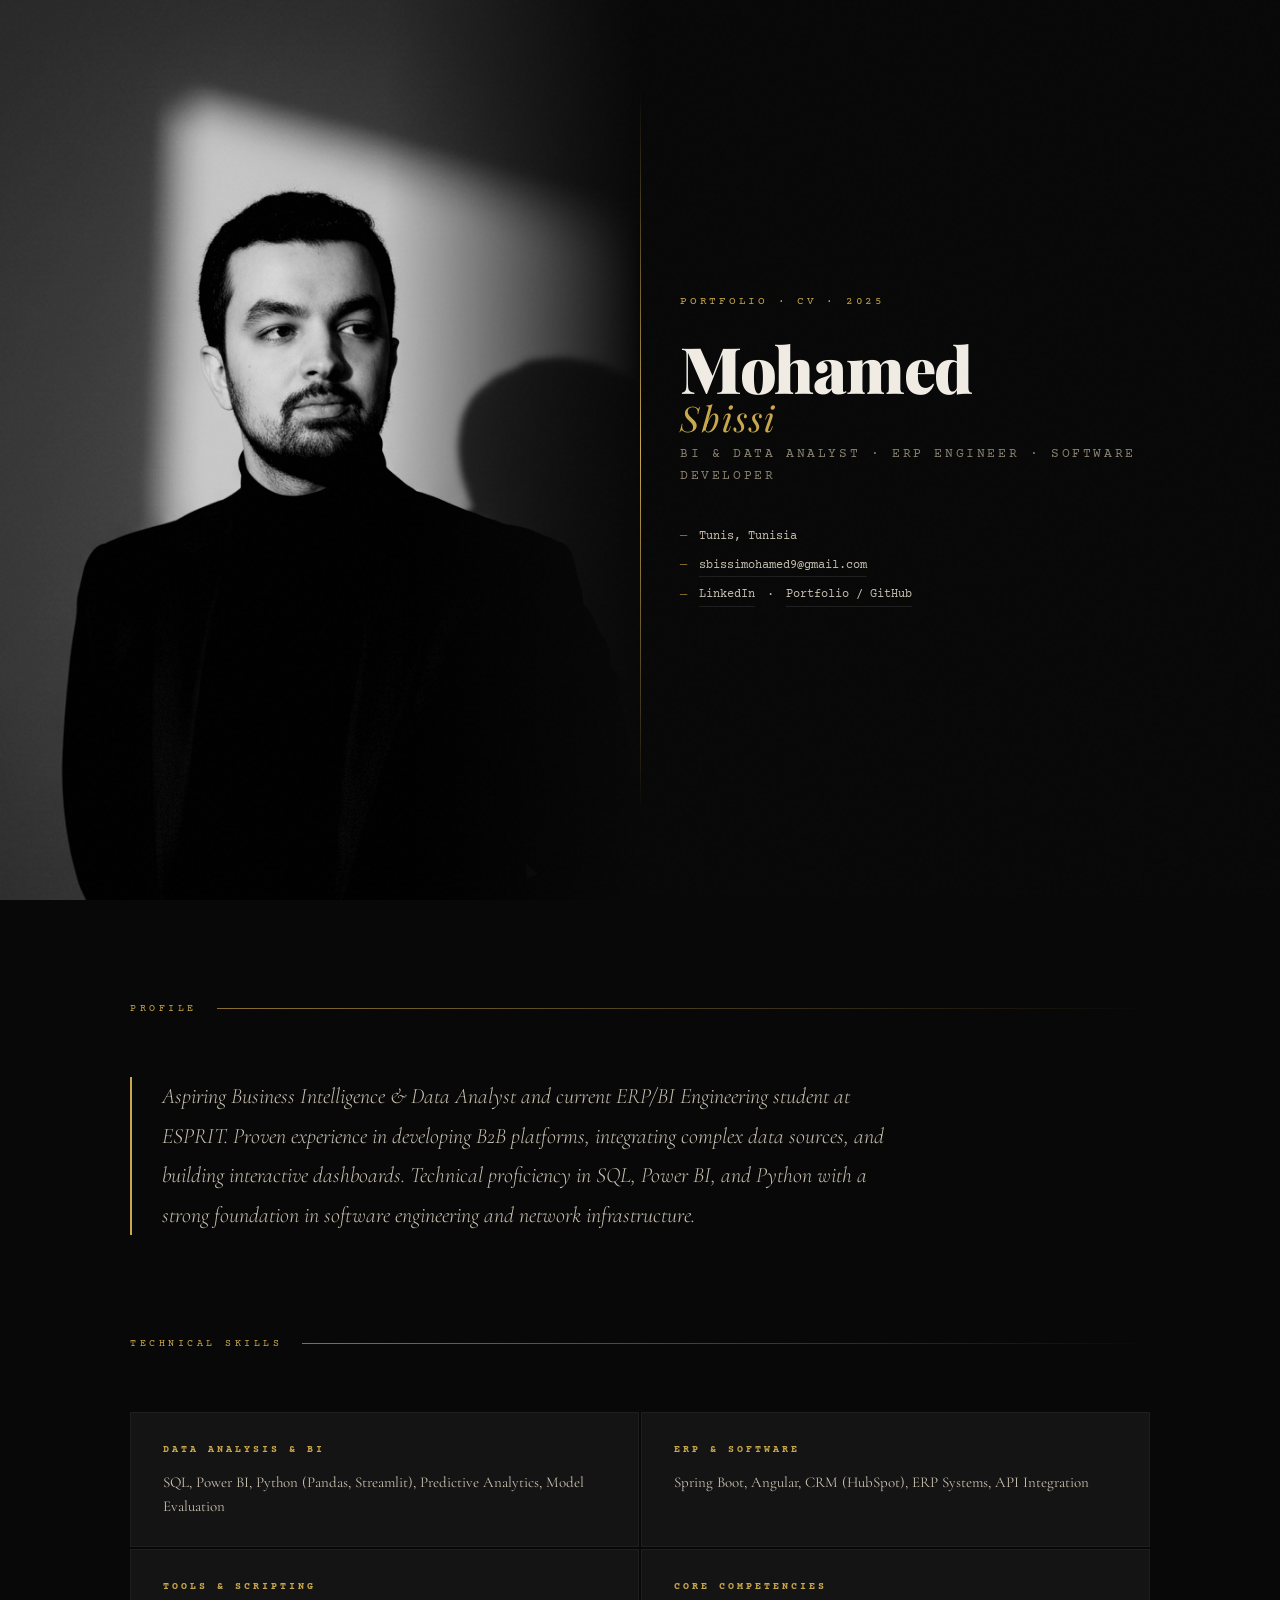
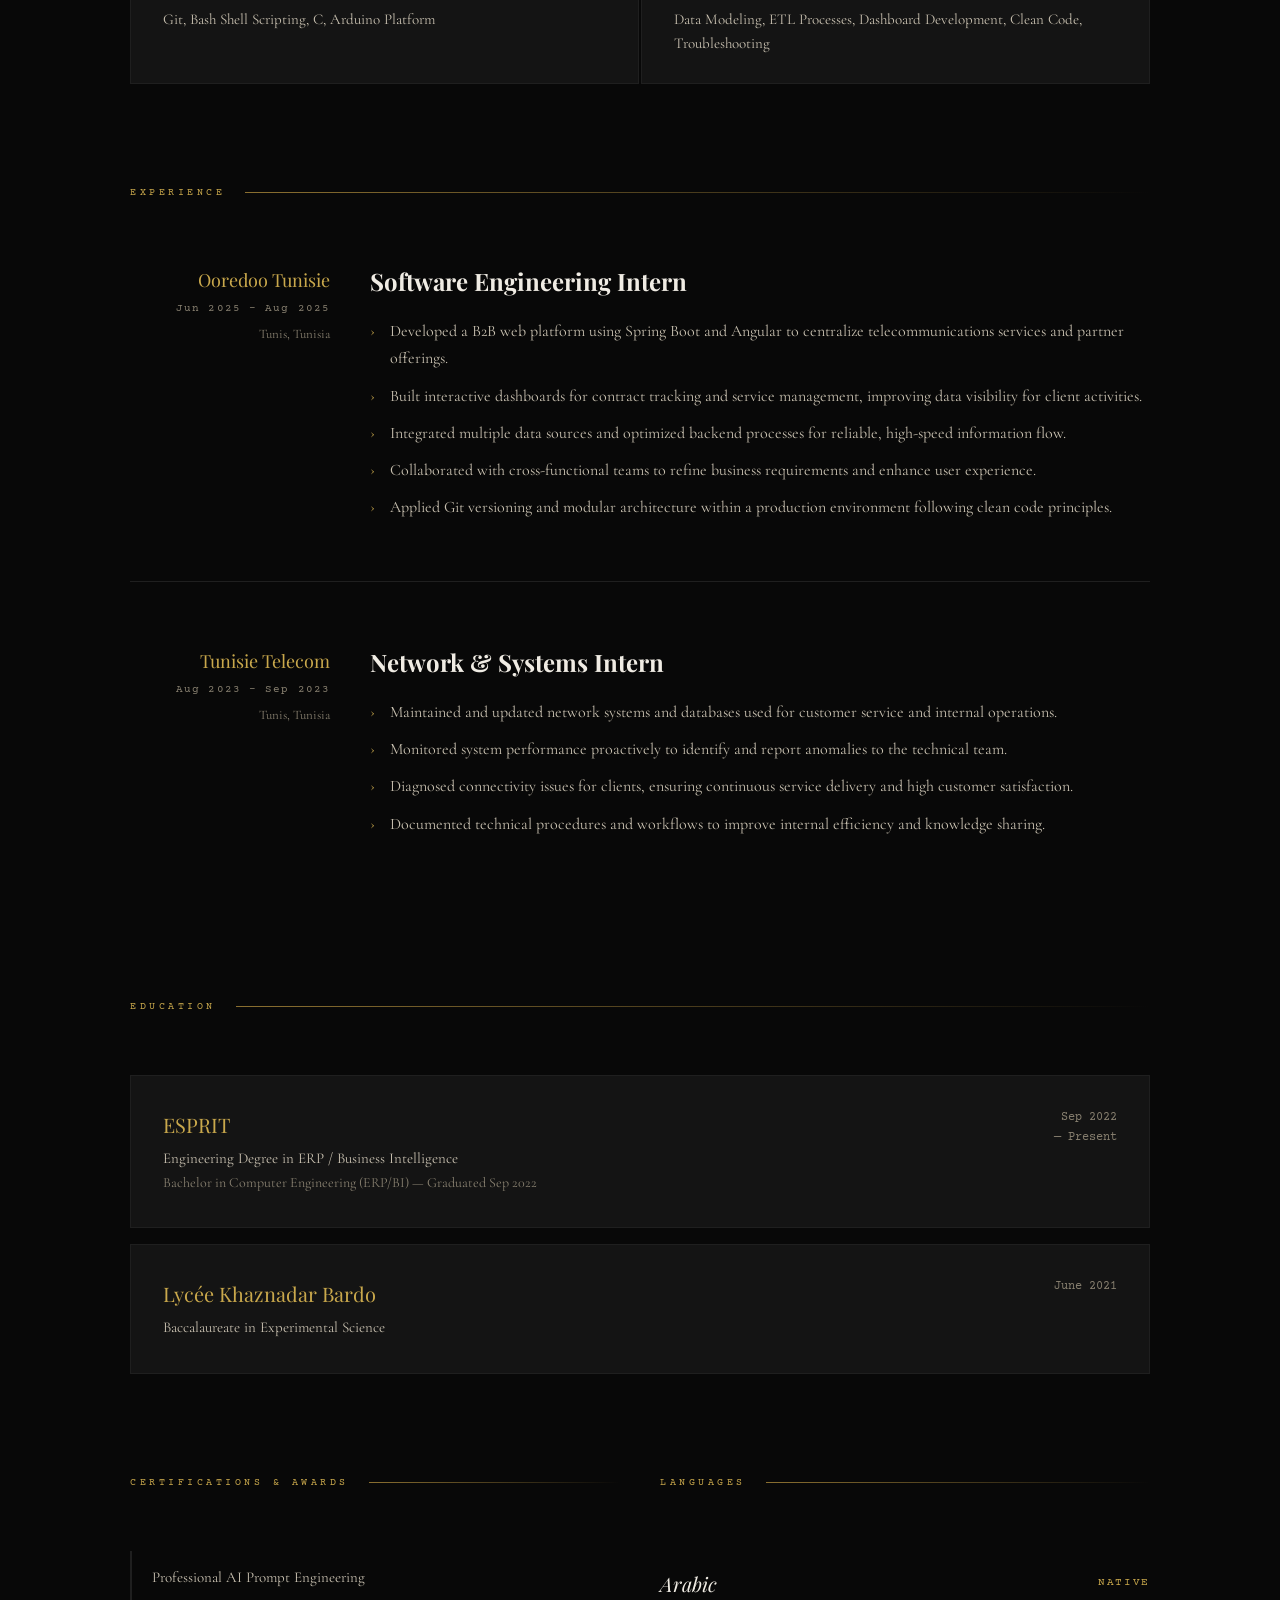
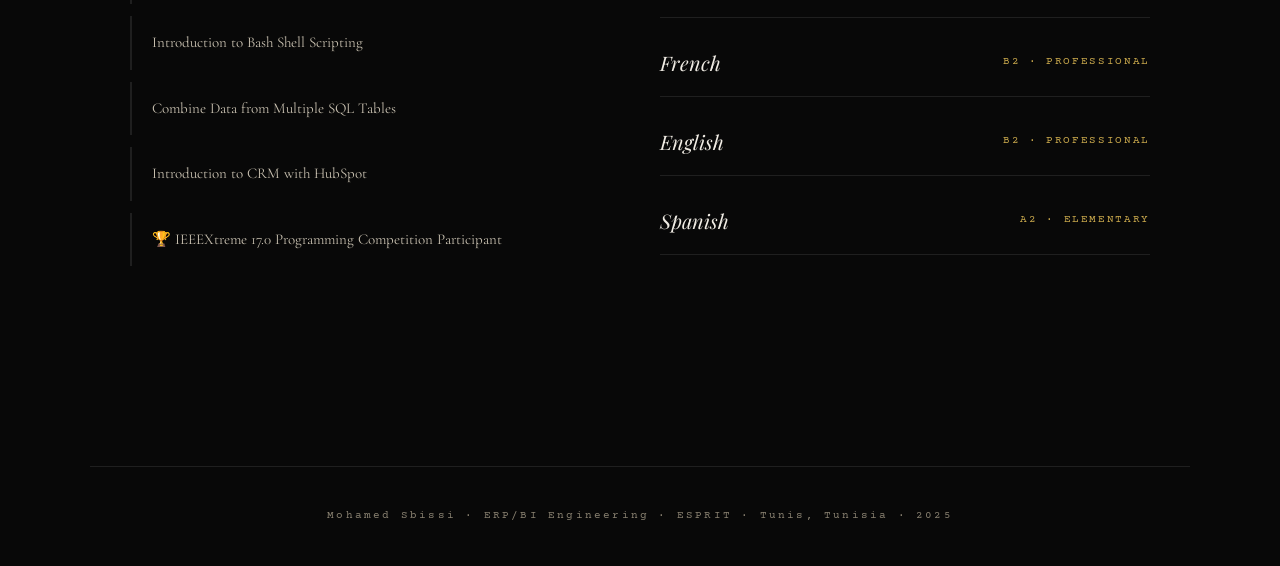
==== index.html @ 7f88f00b "o" ====
<!DOCTYPE html>
<html lang="en">
<head>
<meta charset="UTF-8">
<meta name="viewport" content="width=device-width, initial-scale=1.0">
<title>Mohamed Sbissi — CV</title>
<link href="https://fonts.googleapis.com/css2?family=Playfair+Display:ital,wght@0,400;0,700;0,900;1,400&family=Cormorant+Garamond:ital,wght@0,300;0,400;0,600;1,300&family=Courier+Prime:wght@400;700&display=swap" rel="stylesheet">
<style>
  :root {
    --black: #080808;
    --deep: #0e0e0e;
    --card: #141414;
    --border: #1f1f1f;
    --gold: #c9a84c;
    --gold-dim: #8a6f30;
    --white: #f0ece4;
    --grey: #888070;
    --light: #c8c0b0;
  }

  * { margin: 0; padding: 0; box-sizing: border-box; }

  body {
    background: var(--black);
    color: var(--white);
    font-family: 'Cormorant Garamond', serif;
    font-size: 17px;
    line-height: 1.7;
    min-height: 100vh;
    overflow-x: hidden;
  }

  /* Grain overlay */
  body::before {
    content: '';
    position: fixed;
    inset: 0;
    background-image: url("data:image/svg+xml,%3Csvg viewBox='0 0 256 256' xmlns='http://www.w3.org/2000/svg'%3E%3Cfilter id='noise'%3E%3CfeTurbulence type='fractalNoise' baseFrequency='0.9' numOctaves='4' stitchTiles='stitch'/%3E%3C/filter%3E%3Crect width='100%25' height='100%25' filter='url(%23noise)' opacity='0.04'/%3E%3C/svg%3E");
    opacity: 0.35;
    pointer-events: none;
    z-index: 9999;
  }

  /* HERO */
  .hero {
    display: grid;
    grid-template-columns: 1fr 1fr;
    min-height: 100vh;
    position: relative;
  }

  .hero-photo {
    position: relative;
    overflow: hidden;
  }

  .hero-photo img {
    width: 100%;
    height: 100%;
    object-fit: cover;
    object-position: top center;
    filter: contrast(1.1) brightness(0.85);
    display: block;
  }

  .hero-photo::after {
    content: '';
    position: absolute;
    inset: 0;
    background: linear-gradient(to right, transparent 60%, var(--black) 100%);
  }

  .hero-content {
    display: flex;
    flex-direction: column;
    justify-content: center;
    padding: 80px 60px 80px 40px;
    position: relative;
  }

  .hero-content::before {
    content: '';
    position: absolute;
    left: 0;
    top: 10%;
    height: 80%;
    width: 1px;
    background: linear-gradient(to bottom, transparent, var(--gold), transparent);
  }

  .tag {
    font-family: 'Courier Prime', monospace;
    font-size: 11px;
    letter-spacing: 0.25em;
    color: var(--gold);
    text-transform: uppercase;
    margin-bottom: 24px;
    opacity: 0;
    animation: fadeUp 1s 0.3s forwards;
  }

  h1 {
    font-family: 'Playfair Display', serif;
    font-size: clamp(3rem, 5vw, 5.5rem);
    font-weight: 900;
    line-height: 1;
    letter-spacing: -0.02em;
    margin-bottom: 8px;
    opacity: 0;
    animation: fadeUp 1s 0.5s forwards;
  }

  h1 em {
    display: block;
    font-style: italic;
    font-weight: 400;
    color: var(--gold);
    font-size: 0.55em;
    letter-spacing: 0.05em;
  }

  .title-role {
    font-family: 'Courier Prime', monospace;
    font-size: 13px;
    color: var(--grey);
    letter-spacing: 0.2em;
    text-transform: uppercase;
    margin-bottom: 40px;
    opacity: 0;
    animation: fadeUp 1s 0.7s forwards;
  }

  .contact-list {
    list-style: none;
    display: flex;
    flex-direction: column;
    gap: 8px;
    opacity: 0;
    animation: fadeUp 1s 0.9s forwards;
  }

  .contact-list li {
    font-family: 'Courier Prime', monospace;
    font-size: 12px;
    color: var(--light);
    display: flex;
    align-items: center;
    gap: 12px;
  }

  .contact-list li::before {
    content: '—';
    color: var(--gold-dim);
  }

  .contact-list a {
    color: var(--light);
    text-decoration: none;
    border-bottom: 1px solid var(--border);
    transition: color 0.3s, border-color 0.3s;
  }

  .contact-list a:hover {
    color: var(--gold);
    border-color: var(--gold-dim);
  }

  /* MAIN CONTENT */
  .content {
    max-width: 1100px;
    margin: 0 auto;
    padding: 100px 40px;
  }

  .divider {
    display: flex;
    align-items: center;
    gap: 20px;
    margin-bottom: 60px;
  }

  .divider-label {
    font-family: 'Courier Prime', monospace;
    font-size: 10px;
    letter-spacing: 0.35em;
    color: var(--gold);
    text-transform: uppercase;
    white-space: nowrap;
  }

  .divider-line {
    flex: 1;
    height: 1px;
    background: linear-gradient(to right, var(--gold-dim), transparent);
  }

  /* SUMMARY */
  .summary {
    margin-bottom: 100px;
  }

  .summary p {
    font-size: 22px;
    font-weight: 300;
    font-style: italic;
    color: var(--light);
    max-width: 760px;
    line-height: 1.8;
    border-left: 2px solid var(--gold);
    padding-left: 30px;
  }

  /* SKILLS */
  .skills {
    margin-bottom: 100px;
  }

  .skills-grid {
    display: grid;
    grid-template-columns: repeat(2, 1fr);
    gap: 2px;
  }

  .skill-card {
    background: var(--card);
    border: 1px solid var(--border);
    padding: 28px 32px;
    transition: border-color 0.3s, background 0.3s;
    position: relative;
    overflow: hidden;
  }

  .skill-card::before {
    content: '';
    position: absolute;
    top: 0; left: 0;
    width: 3px; height: 100%;
    background: var(--gold);
    transform: scaleY(0);
    transition: transform 0.3s;
    transform-origin: bottom;
  }

  .skill-card:hover::before { transform: scaleY(1); }
  .skill-card:hover { border-color: var(--gold-dim); background: #181818; }

  .skill-card h3 {
    font-family: 'Courier Prime', monospace;
    font-size: 10px;
    letter-spacing: 0.3em;
    color: var(--gold);
    text-transform: uppercase;
    margin-bottom: 12px;
  }

  .skill-card p {
    font-size: 15px;
    color: var(--light);
    line-height: 1.6;
  }

  /* EXPERIENCE */
  .experience {
    margin-bottom: 100px;
  }

  .exp-item {
    display: grid;
    grid-template-columns: 200px 1fr;
    gap: 40px;
    margin-bottom: 60px;
    padding-bottom: 60px;
    border-bottom: 1px solid var(--border);
    position: relative;
  }

  .exp-item:last-child { border-bottom: none; }

  .exp-meta {
    text-align: right;
    padding-top: 4px;
  }

  .exp-company {
    font-family: 'Playfair Display', serif;
    font-size: 18px;
    color: var(--gold);
    margin-bottom: 4px;
  }

  .exp-period {
    font-family: 'Courier Prime', monospace;
    font-size: 11px;
    color: var(--grey);
    letter-spacing: 0.1em;
  }

  .exp-location {
    font-size: 13px;
    color: var(--grey);
    margin-top: 4px;
  }

  .exp-body h3 {
    font-family: 'Playfair Display', serif;
    font-size: 24px;
    font-weight: 700;
    margin-bottom: 16px;
    color: var(--white);
  }

  .exp-body ul {
    list-style: none;
    display: flex;
    flex-direction: column;
    gap: 10px;
  }

  .exp-body ul li {
    font-size: 16px;
    color: var(--light);
    padding-left: 20px;
    position: relative;
  }

  .exp-body ul li::before {
    content: '›';
    position: absolute;
    left: 0;
    color: var(--gold);
  }

  /* EDUCATION */
  .education {
    margin-bottom: 100px;
  }

  .edu-item {
    padding: 32px;
    border: 1px solid var(--border);
    background: var(--card);
    margin-bottom: 16px;
    display: grid;
    grid-template-columns: 1fr auto;
    gap: 20px;
    align-items: start;
    transition: border-color 0.3s;
  }

  .edu-item:hover { border-color: var(--gold-dim); }

  .edu-school {
    font-family: 'Playfair Display', serif;
    font-size: 20px;
    color: var(--gold);
    margin-bottom: 4px;
  }

  .edu-degree {
    font-size: 15px;
    color: var(--light);
  }

  .edu-year {
    font-family: 'Courier Prime', monospace;
    font-size: 12px;
    color: var(--grey);
    text-align: right;
    white-space: nowrap;
  }

  /* BOTTOM GRID */
  .bottom-grid {
    display: grid;
    grid-template-columns: 1fr 1fr;
    gap: 40px;
    margin-bottom: 100px;
  }

  .section-title {
    font-family: 'Playfair Display', serif;
    font-size: 32px;
    font-weight: 700;
    margin-bottom: 30px;
  }

  .cert-list, .lang-list {
    list-style: none;
    display: flex;
    flex-direction: column;
    gap: 12px;
  }

  .cert-list li {
    font-size: 15px;
    color: var(--light);
    padding: 14px 20px;
    border-left: 2px solid var(--border);
    transition: border-color 0.3s;
  }

  .cert-list li:hover { border-color: var(--gold); }

  .lang-item {
    display: flex;
    align-items: center;
    justify-content: space-between;
    padding: 16px 0;
    border-bottom: 1px solid var(--border);
  }

  .lang-name {
    font-family: 'Playfair Display', serif;
    font-size: 20px;
    font-style: italic;
  }

  .lang-level {
    font-family: 'Courier Prime', monospace;
    font-size: 11px;
    color: var(--gold);
    letter-spacing: 0.15em;
    text-transform: uppercase;
  }

  /* FOOTER */
  footer {
    border-top: 1px solid var(--border);
    padding: 40px;
    text-align: center;
    max-width: 1100px;
    margin: 0 auto;
  }

  footer p {
    font-family: 'Courier Prime', monospace;
    font-size: 11px;
    color: var(--grey);
    letter-spacing: 0.2em;
  }

  /* ANIMATIONS */
  @keyframes fadeUp {
    from { opacity: 0; transform: translateY(20px); }
    to { opacity: 1; transform: translateY(0); }
  }

  .reveal {
    opacity: 0;
    transform: translateY(30px);
    transition: opacity 0.8s, transform 0.8s;
  }

  .reveal.visible {
    opacity: 1;
    transform: none;
  }

  @media (max-width: 768px) {
    .hero { grid-template-columns: 1fr; }
    .hero-photo { height: 60vh; }
    .hero-photo::after { background: linear-gradient(to bottom, transparent 60%, var(--black) 100%); }
    .hero-content { padding: 40px 30px; }
    .hero-content::before { display: none; }
    .skills-grid { grid-template-columns: 1fr; }
    .exp-item { grid-template-columns: 1fr; }
    .exp-meta { text-align: left; }
    .bottom-grid { grid-template-columns: 1fr; }
    .content { padding: 60px 24px; }
  }
</style>
</head>
<body>

<!-- HERO -->
<section class="hero">
  <div class="hero-photo">
    <img src="[data-uri]" alt="Mohamed Sbissi">
  </div>
  <div class="hero-content">
    <p class="tag">Portfolio · CV · 2025</p>
    <h1>Mohamed<em>Sbissi</em></h1>
    <p class="title-role">BI & Data Analyst · ERP Engineer · Software Developer</p>
    <ul class="contact-list">
      <li>Tunis, Tunisia</li>
      <li><a href="mailto:sbissimohamed9@gmail.com">sbissimohamed9@gmail.com</a></li>
      <li><a href="#">LinkedIn</a> · <a href="#">Portfolio / GitHub</a></li>
    </ul>
  </div>
</section>

<!-- MAIN CONTENT -->
<main class="content">

  <!-- SUMMARY -->
  <div class="divider reveal">
    <span class="divider-label">Profile</span>
    <div class="divider-line"></div>
  </div>
  <section class="summary reveal">
    <p>Aspiring Business Intelligence &amp; Data Analyst and current ERP/BI Engineering student at ESPRIT. Proven experience in developing B2B platforms, integrating complex data sources, and building interactive dashboards. Technical proficiency in SQL, Power BI, and Python with a strong foundation in software engineering and network infrastructure.</p>
  </section>

  <!-- SKILLS -->
  <div class="divider reveal">
    <span class="divider-label">Technical Skills</span>
    <div class="divider-line"></div>
  </div>
  <section class="skills reveal">
    <div class="skills-grid">
      <div class="skill-card">
        <h3>Data Analysis &amp; BI</h3>
        <p>SQL, Power BI, Python (Pandas, Streamlit), Predictive Analytics, Model Evaluation</p>
      </div>
      <div class="skill-card">
        <h3>ERP &amp; Software</h3>
        <p>Spring Boot, Angular, CRM (HubSpot), ERP Systems, API Integration</p>
      </div>
      <div class="skill-card">
        <h3>Tools &amp; Scripting</h3>
        <p>Git, Bash Shell Scripting, C, Arduino Platform</p>
      </div>
      <div class="skill-card">
        <h3>Core Competencies</h3>
        <p>Data Modeling, ETL Processes, Dashboard Development, Clean Code, Troubleshooting</p>
      </div>
    </div>
  </section>

  <!-- EXPERIENCE -->
  <div class="divider reveal">
    <span class="divider-label">Experience</span>
    <div class="divider-line"></div>
  </div>
  <section class="experience">
    <div class="exp-item reveal">
      <div class="exp-meta">
        <div class="exp-company">Ooredoo Tunisie</div>
        <div class="exp-period">Jun 2025 – Aug 2025</div>
        <div class="exp-location">Tunis, Tunisia</div>
      </div>
      <div class="exp-body">
        <h3>Software Engineering Intern</h3>
        <ul>
          <li>Developed a B2B web platform using Spring Boot and Angular to centralize telecommunications services and partner offerings.</li>
          <li>Built interactive dashboards for contract tracking and service management, improving data visibility for client activities.</li>
          <li>Integrated multiple data sources and optimized backend processes for reliable, high-speed information flow.</li>
          <li>Collaborated with cross-functional teams to refine business requirements and enhance user experience.</li>
          <li>Applied Git versioning and modular architecture within a production environment following clean code principles.</li>
        </ul>
      </div>
    </div>
    <div class="exp-item reveal">
      <div class="exp-meta">
        <div class="exp-company">Tunisie Telecom</div>
        <div class="exp-period">Aug 2023 – Sep 2023</div>
        <div class="exp-location">Tunis, Tunisia</div>
      </div>
      <div class="exp-body">
        <h3>Network &amp; Systems Intern</h3>
        <ul>
          <li>Maintained and updated network systems and databases used for customer service and internal operations.</li>
          <li>Monitored system performance proactively to identify and report anomalies to the technical team.</li>
          <li>Diagnosed connectivity issues for clients, ensuring continuous service delivery and high customer satisfaction.</li>
          <li>Documented technical procedures and workflows to improve internal efficiency and knowledge sharing.</li>
        </ul>
      </div>
    </div>
  </section>

  <!-- EDUCATION -->
  <div class="divider reveal">
    <span class="divider-label">Education</span>
    <div class="divider-line"></div>
  </div>
  <section class="education reveal">
    <div class="edu-item">
      <div>
        <div class="edu-school">ESPRIT</div>
        <div class="edu-degree">Engineering Degree in ERP / Business Intelligence</div>
        <div class="edu-degree" style="color:var(--grey); font-size:14px;">Bachelor in Computer Engineering (ERP/BI) — Graduated Sep 2022</div>
      </div>
      <div class="edu-year">Sep 2022<br>— Present</div>
    </div>
    <div class="edu-item">
      <div>
        <div class="edu-school">Lycée Khaznadar Bardo</div>
        <div class="edu-degree">Baccalaureate in Experimental Science</div>
      </div>
      <div class="edu-year">June 2021</div>
    </div>
  </section>

  <!-- CERTS + LANGUAGES -->
  <div class="bottom-grid">
    <div>
      <div class="divider reveal"><span class="divider-label">Certifications &amp; Awards</span><div class="divider-line"></div></div>
      <ul class="cert-list reveal">
        <li>Professional AI Prompt Engineering</li>
        <li>Introduction to Bash Shell Scripting</li>
        <li>Combine Data from Multiple SQL Tables</li>
        <li>Introduction to CRM with HubSpot</li>
        <li>🏆 IEEEXtreme 17.0 Programming Competition Participant</li>
      </ul>
    </div>
    <div>
      <div class="divider reveal"><span class="divider-label">Languages</span><div class="divider-line"></div></div>
      <ul class="lang-list reveal">
        <li class="lang-item"><span class="lang-name">Arabic</span><span class="lang-level">Native</span></li>
        <li class="lang-item"><span class="lang-name">French</span><span class="lang-level">B2 · Professional</span></li>
        <li class="lang-item"><span class="lang-name">English</span><span class="lang-level">B2 · Professional</span></li>
        <li class="lang-item"><span class="lang-name">Spanish</span><span class="lang-level">A2 · Elementary</span></li>
      </ul>
    </div>
  </div>

</main>

<footer>
  <p>Mohamed Sbissi · ERP/BI Engineering · ESPRIT · Tunis, Tunisia · 2025</p>
</footer>

<script>
  // Scroll reveal
  const observer = new IntersectionObserver((entries) => {
    entries.forEach(e => {
      if (e.isIntersecting) {
        e.target.classList.add('visible');
        observer.unobserve(e.target);
      }
    });
  }, { threshold: 0.1 });

  document.querySelectorAll('.reveal').forEach(el => observer.observe(el));
</script>

</body>
</html>
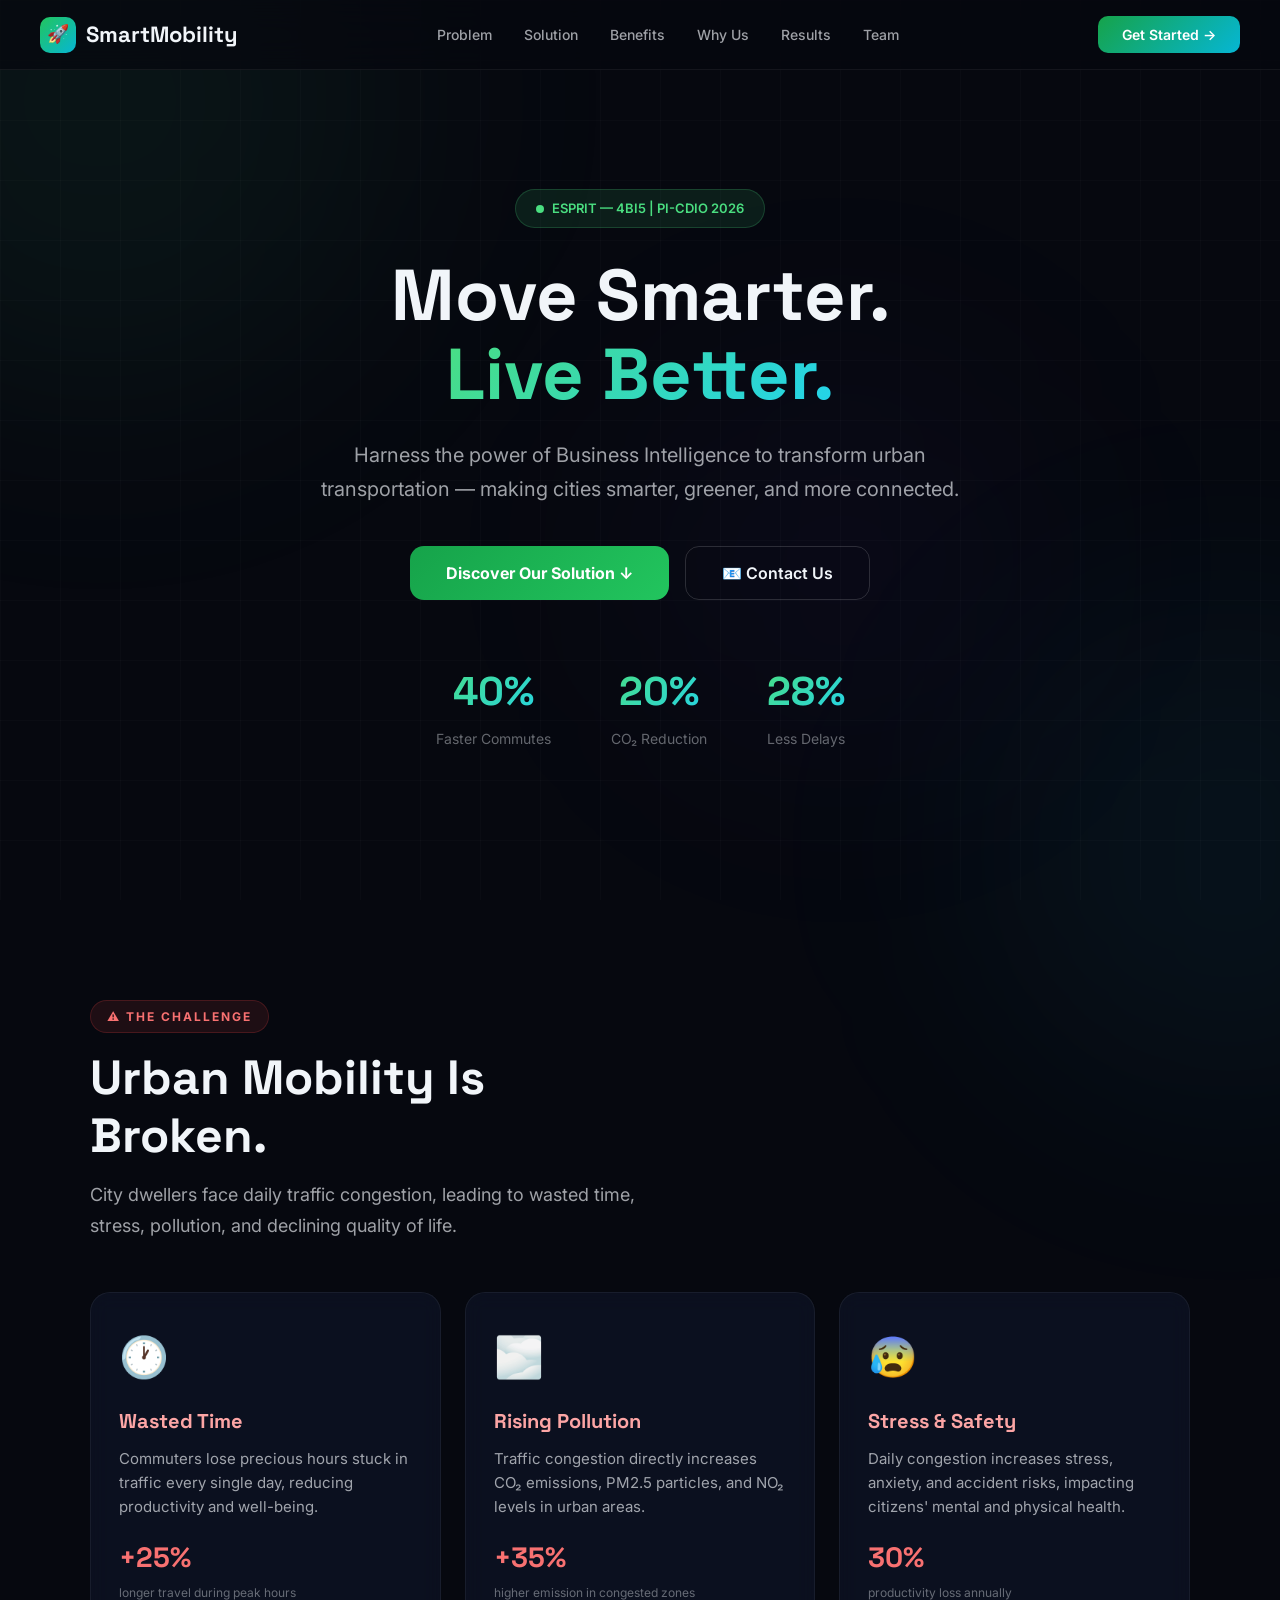
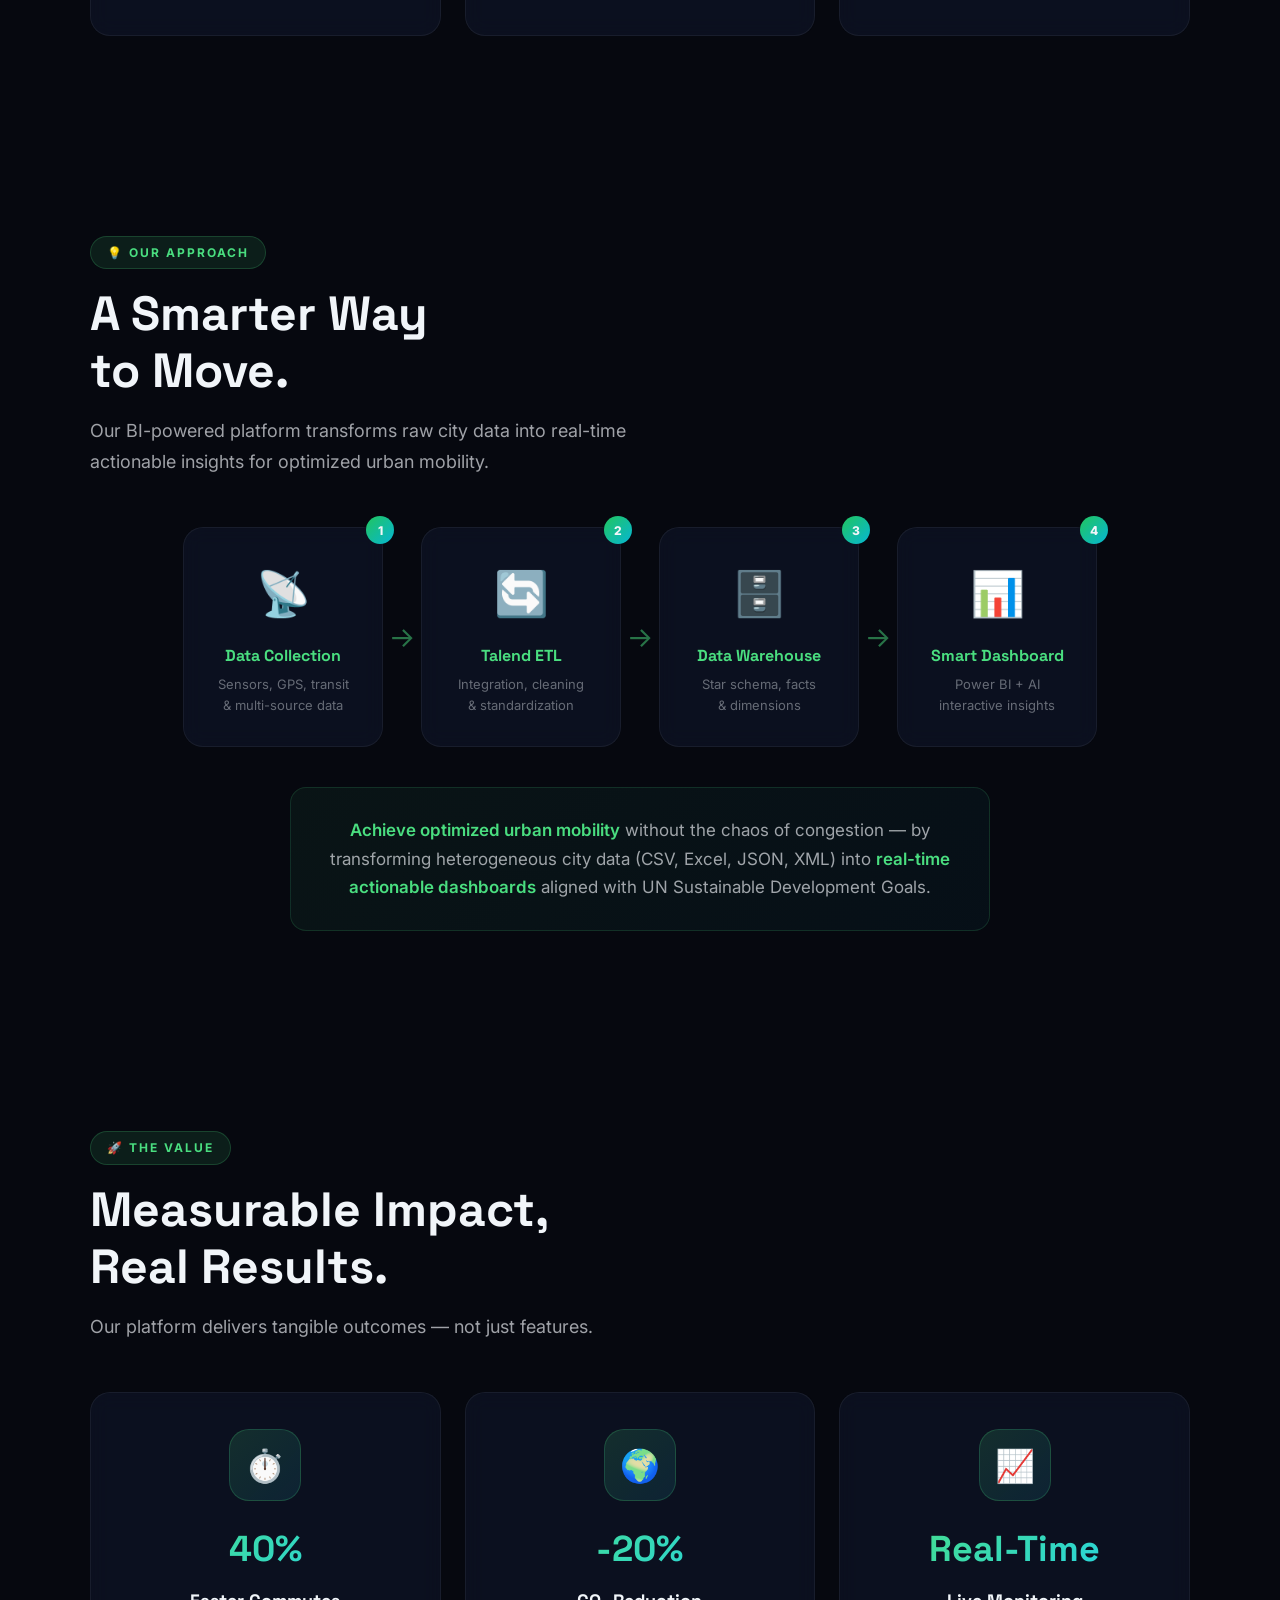
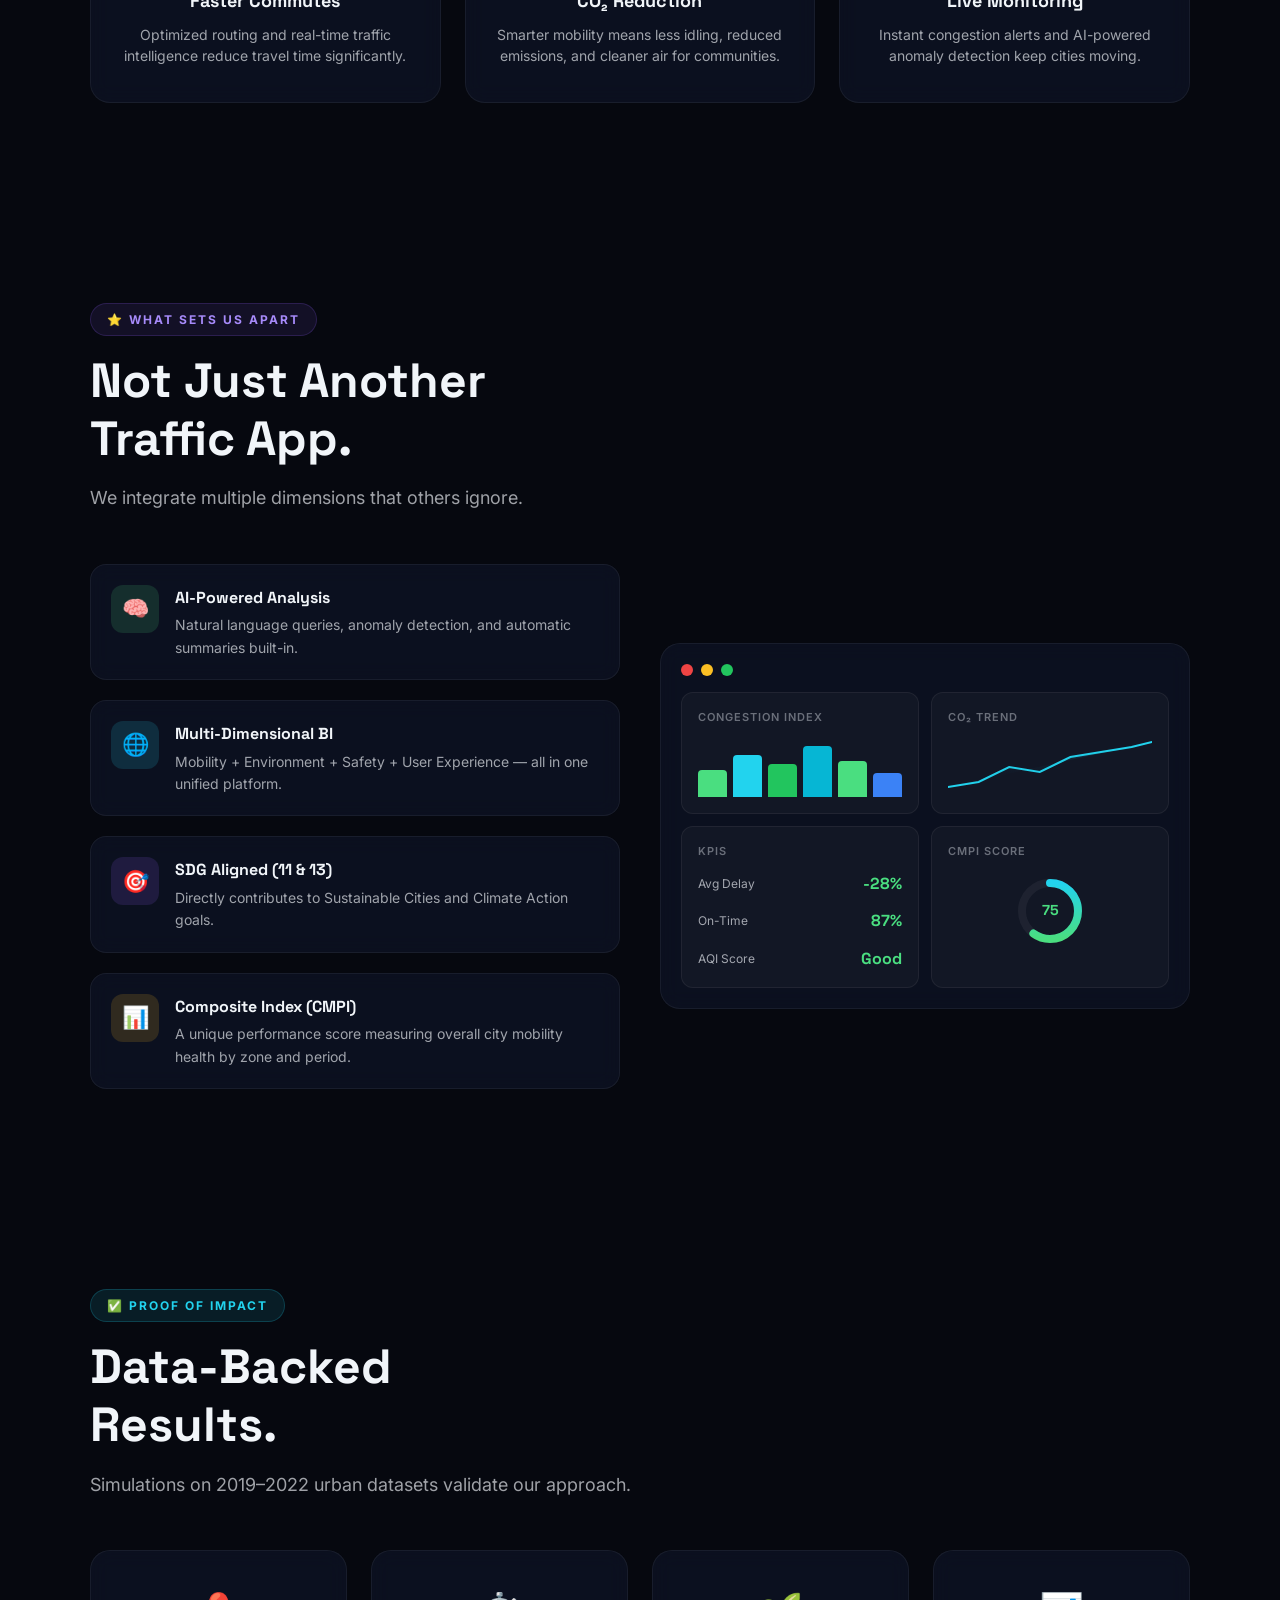
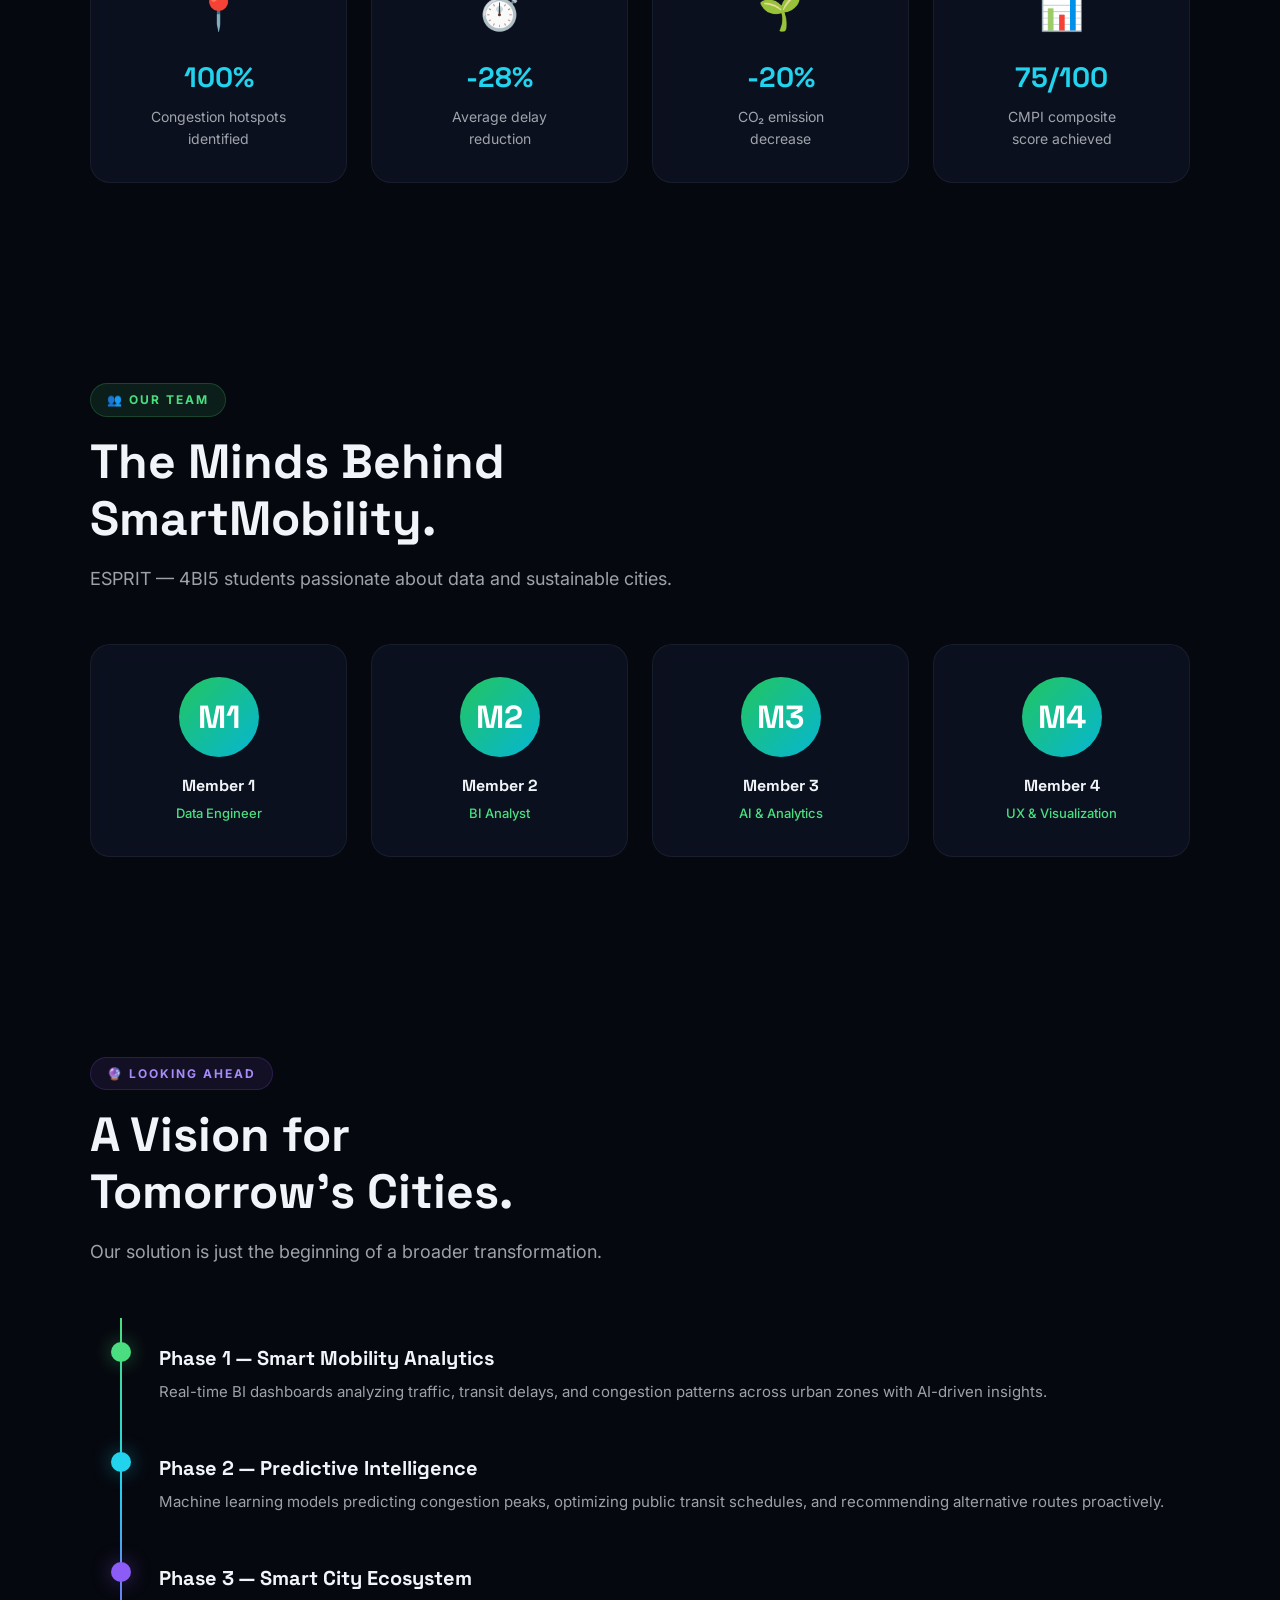
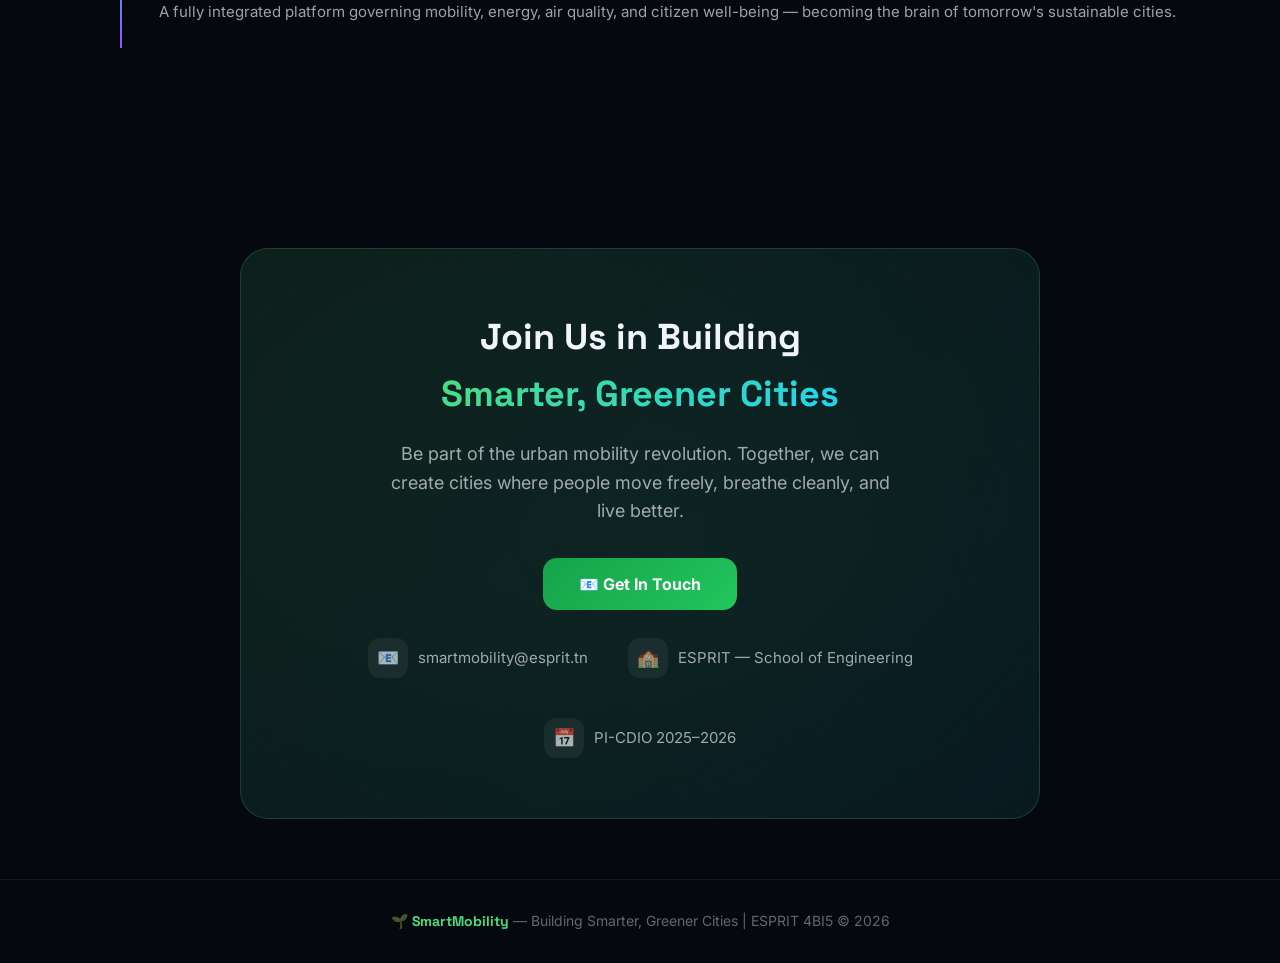
==== commit ea167246: "j" ====
--- a/index.html
+++ b/index.html
@@ -3,636 +3,1480 @@
 <head>
 <meta charset="UTF-8">
 <meta name="viewport" content="width=device-width, initial-scale=1.0">
-<title>Mohamed Sbissi — CV</title>
-<link href="https://fonts.googleapis.com/css2?family=Playfair+Display:ital,wght@0,400;0,700;0,900;1,400&family=Cormorant+Garamond:ital,wght@0,300;0,400;0,600;1,300&family=Courier+Prime:wght@400;700&display=swap" rel="stylesheet">
+<title>SmartMobility — Real-Time Urban Intelligence Platform</title>
+<meta name="description" content="Reduce traffic congestion, save time, and build greener cities with our real-time Smart Urban Mobility BI platform.">
+<link href="https://fonts.googleapis.com/css2?family=Inter:wght@300;400;500;600;700;800;900&family=Space+Grotesk:wght@400;500;600;700&display=swap" rel="stylesheet">
 <style>
-  :root {
-    --black: #080808;
-    --deep: #0e0e0e;
-    --card: #141414;
-    --border: #1f1f1f;
-    --gold: #c9a84c;
-    --gold-dim: #8a6f30;
-    --white: #f0ece4;
-    --grey: #888070;
-    --light: #c8c0b0;
-  }
-
-  * { margin: 0; padding: 0; box-sizing: border-box; }
-
-  body {
-    background: var(--black);
-    color: var(--white);
-    font-family: 'Cormorant Garamond', serif;
-    font-size: 17px;
-    line-height: 1.7;
-    min-height: 100vh;
-    overflow-x: hidden;
-  }
-
-  /* Grain overlay */
-  body::before {
-    content: '';
-    position: fixed;
-    inset: 0;
-    background-image: url("data:image/svg+xml,%3Csvg viewBox='0 0 256 256' xmlns='http://www.w3.org/2000/svg'%3E%3Cfilter id='noise'%3E%3CfeTurbulence type='fractalNoise' baseFrequency='0.9' numOctaves='4' stitchTiles='stitch'/%3E%3C/filter%3E%3Crect width='100%25' height='100%25' filter='url(%23noise)' opacity='0.04'/%3E%3C/svg%3E");
-    opacity: 0.35;
-    pointer-events: none;
-    z-index: 9999;
-  }
-
-  /* HERO */
-  .hero {
-    display: grid;
-    grid-template-columns: 1fr 1fr;
-    min-height: 100vh;
-    position: relative;
-  }
-
-  .hero-photo {
-    position: relative;
-    overflow: hidden;
-  }
-
-  .hero-photo img {
-    width: 100%;
-    height: 100%;
-    object-fit: cover;
-    object-position: top center;
-    filter: contrast(1.1) brightness(0.85);
-    display: block;
-  }
-
-  .hero-photo::after {
-    content: '';
-    position: absolute;
-    inset: 0;
-    background: linear-gradient(to right, transparent 60%, var(--black) 100%);
-  }
-
-  .hero-content {
-    display: flex;
-    flex-direction: column;
-    justify-content: center;
-    padding: 80px 60px 80px 40px;
-    position: relative;
-  }
-
-  .hero-content::before {
-    content: '';
-    position: absolute;
-    left: 0;
-    top: 10%;
-    height: 80%;
-    width: 1px;
-    background: linear-gradient(to bottom, transparent, var(--gold), transparent);
-  }
-
-  .tag {
-    font-family: 'Courier Prime', monospace;
-    font-size: 11px;
-    letter-spacing: 0.25em;
-    color: var(--gold);
-    text-transform: uppercase;
-    margin-bottom: 24px;
-    opacity: 0;
-    animation: fadeUp 1s 0.3s forwards;
-  }
-
-  h1 {
-    font-family: 'Playfair Display', serif;
-    font-size: clamp(3rem, 5vw, 5.5rem);
-    font-weight: 900;
-    line-height: 1;
-    letter-spacing: -0.02em;
-    margin-bottom: 8px;
-    opacity: 0;
-    animation: fadeUp 1s 0.5s forwards;
-  }
-
-  h1 em {
-    display: block;
-    font-style: italic;
-    font-weight: 400;
-    color: var(--gold);
-    font-size: 0.55em;
-    letter-spacing: 0.05em;
-  }
-
-  .title-role {
-    font-family: 'Courier Prime', monospace;
-    font-size: 13px;
-    color: var(--grey);
-    letter-spacing: 0.2em;
-    text-transform: uppercase;
-    margin-bottom: 40px;
-    opacity: 0;
-    animation: fadeUp 1s 0.7s forwards;
-  }
-
-  .contact-list {
-    list-style: none;
-    display: flex;
-    flex-direction: column;
-    gap: 8px;
-    opacity: 0;
-    animation: fadeUp 1s 0.9s forwards;
-  }
-
-  .contact-list li {
-    font-family: 'Courier Prime', monospace;
-    font-size: 12px;
-    color: var(--light);
-    display: flex;
-    align-items: center;
-    gap: 12px;
-  }
-
-  .contact-list li::before {
-    content: '—';
-    color: var(--gold-dim);
-  }
-
-  .contact-list a {
-    color: var(--light);
-    text-decoration: none;
-    border-bottom: 1px solid var(--border);
-    transition: color 0.3s, border-color 0.3s;
-  }
-
-  .contact-list a:hover {
-    color: var(--gold);
-    border-color: var(--gold-dim);
-  }
-
-  /* MAIN CONTENT */
-  .content {
-    max-width: 1100px;
-    margin: 0 auto;
-    padding: 100px 40px;
-  }
-
-  .divider {
-    display: flex;
-    align-items: center;
-    gap: 20px;
-    margin-bottom: 60px;
-  }
-
-  .divider-label {
-    font-family: 'Courier Prime', monospace;
-    font-size: 10px;
-    letter-spacing: 0.35em;
-    color: var(--gold);
-    text-transform: uppercase;
-    white-space: nowrap;
-  }
-
-  .divider-line {
-    flex: 1;
-    height: 1px;
-    background: linear-gradient(to right, var(--gold-dim), transparent);
-  }
-
-  /* SUMMARY */
-  .summary {
-    margin-bottom: 100px;
-  }
-
-  .summary p {
-    font-size: 22px;
-    font-weight: 300;
-    font-style: italic;
-    color: var(--light);
-    max-width: 760px;
-    line-height: 1.8;
-    border-left: 2px solid var(--gold);
-    padding-left: 30px;
-  }
-
-  /* SKILLS */
-  .skills {
-    margin-bottom: 100px;
-  }
-
-  .skills-grid {
-    display: grid;
-    grid-template-columns: repeat(2, 1fr);
-    gap: 2px;
-  }
-
-  .skill-card {
-    background: var(--card);
-    border: 1px solid var(--border);
-    padding: 28px 32px;
-    transition: border-color 0.3s, background 0.3s;
-    position: relative;
-    overflow: hidden;
-  }
-
-  .skill-card::before {
-    content: '';
-    position: absolute;
-    top: 0; left: 0;
-    width: 3px; height: 100%;
-    background: var(--gold);
-    transform: scaleY(0);
-    transition: transform 0.3s;
-    transform-origin: bottom;
-  }
-
-  .skill-card:hover::before { transform: scaleY(1); }
-  .skill-card:hover { border-color: var(--gold-dim); background: #181818; }
-
-  .skill-card h3 {
-    font-family: 'Courier Prime', monospace;
-    font-size: 10px;
-    letter-spacing: 0.3em;
-    color: var(--gold);
-    text-transform: uppercase;
-    margin-bottom: 12px;
-  }
-
-  .skill-card p {
-    font-size: 15px;
-    color: var(--light);
-    line-height: 1.6;
-  }
-
-  /* EXPERIENCE */
-  .experience {
-    margin-bottom: 100px;
-  }
-
-  .exp-item {
-    display: grid;
-    grid-template-columns: 200px 1fr;
-    gap: 40px;
-    margin-bottom: 60px;
-    padding-bottom: 60px;
-    border-bottom: 1px solid var(--border);
-    position: relative;
-  }
-
-  .exp-item:last-child { border-bottom: none; }
-
-  .exp-meta {
-    text-align: right;
-    padding-top: 4px;
-  }
-
-  .exp-company {
-    font-family: 'Playfair Display', serif;
-    font-size: 18px;
-    color: var(--gold);
-    margin-bottom: 4px;
-  }
-
-  .exp-period {
-    font-family: 'Courier Prime', monospace;
-    font-size: 11px;
-    color: var(--grey);
-    letter-spacing: 0.1em;
-  }
-
-  .exp-location {
-    font-size: 13px;
-    color: var(--grey);
-    margin-top: 4px;
-  }
-
-  .exp-body h3 {
-    font-family: 'Playfair Display', serif;
-    font-size: 24px;
-    font-weight: 700;
-    margin-bottom: 16px;
-    color: var(--white);
-  }
-
-  .exp-body ul {
-    list-style: none;
-    display: flex;
-    flex-direction: column;
-    gap: 10px;
-  }
-
-  .exp-body ul li {
-    font-size: 16px;
-    color: var(--light);
-    padding-left: 20px;
-    position: relative;
-  }
-
-  .exp-body ul li::before {
-    content: '›';
-    position: absolute;
-    left: 0;
-    color: var(--gold);
-  }
-
-  /* EDUCATION */
-  .education {
-    margin-bottom: 100px;
-  }
-
-  .edu-item {
-    padding: 32px;
-    border: 1px solid var(--border);
-    background: var(--card);
-    margin-bottom: 16px;
-    display: grid;
-    grid-template-columns: 1fr auto;
-    gap: 20px;
-    align-items: start;
-    transition: border-color 0.3s;
-  }
-
-  .edu-item:hover { border-color: var(--gold-dim); }
-
-  .edu-school {
-    font-family: 'Playfair Display', serif;
-    font-size: 20px;
-    color: var(--gold);
-    margin-bottom: 4px;
-  }
-
-  .edu-degree {
-    font-size: 15px;
-    color: var(--light);
-  }
-
-  .edu-year {
-    font-family: 'Courier Prime', monospace;
-    font-size: 12px;
-    color: var(--grey);
-    text-align: right;
-    white-space: nowrap;
-  }
-
-  /* BOTTOM GRID */
-  .bottom-grid {
-    display: grid;
-    grid-template-columns: 1fr 1fr;
-    gap: 40px;
-    margin-bottom: 100px;
-  }
-
-  .section-title {
-    font-family: 'Playfair Display', serif;
-    font-size: 32px;
-    font-weight: 700;
-    margin-bottom: 30px;
-  }
-
-  .cert-list, .lang-list {
-    list-style: none;
-    display: flex;
-    flex-direction: column;
-    gap: 12px;
-  }
-
-  .cert-list li {
-    font-size: 15px;
-    color: var(--light);
-    padding: 14px 20px;
-    border-left: 2px solid var(--border);
-    transition: border-color 0.3s;
-  }
-
-  .cert-list li:hover { border-color: var(--gold); }
-
-  .lang-item {
-    display: flex;
-    align-items: center;
-    justify-content: space-between;
-    padding: 16px 0;
-    border-bottom: 1px solid var(--border);
-  }
-
-  .lang-name {
-    font-family: 'Playfair Display', serif;
-    font-size: 20px;
-    font-style: italic;
-  }
-
-  .lang-level {
-    font-family: 'Courier Prime', monospace;
-    font-size: 11px;
-    color: var(--gold);
-    letter-spacing: 0.15em;
-    text-transform: uppercase;
-  }
-
-  /* FOOTER */
-  footer {
-    border-top: 1px solid var(--border);
-    padding: 40px;
-    text-align: center;
-    max-width: 1100px;
-    margin: 0 auto;
-  }
-
-  footer p {
-    font-family: 'Courier Prime', monospace;
-    font-size: 11px;
-    color: var(--grey);
-    letter-spacing: 0.2em;
-  }
-
-  /* ANIMATIONS */
-  @keyframes fadeUp {
-    from { opacity: 0; transform: translateY(20px); }
-    to { opacity: 1; transform: translateY(0); }
-  }
-
-  .reveal {
-    opacity: 0;
-    transform: translateY(30px);
-    transition: opacity 0.8s, transform 0.8s;
-  }
-
-  .reveal.visible {
-    opacity: 1;
-    transform: none;
-  }
-
-  @media (max-width: 768px) {
-    .hero { grid-template-columns: 1fr; }
-    .hero-photo { height: 60vh; }
-    .hero-photo::after { background: linear-gradient(to bottom, transparent 60%, var(--black) 100%); }
-    .hero-content { padding: 40px 30px; }
-    .hero-content::before { display: none; }
-    .skills-grid { grid-template-columns: 1fr; }
-    .exp-item { grid-template-columns: 1fr; }
-    .exp-meta { text-align: left; }
-    .bottom-grid { grid-template-columns: 1fr; }
-    .content { padding: 60px 24px; }
-  }
+/* ============================
+   CSS RESET & VARIABLES
+   ============================ */
+*, *::before, *::after { margin: 0; padding: 0; box-sizing: border-box; }
+
+:root {
+  --bg-primary: #06080f;
+  --bg-card: rgba(15, 23, 42, 0.6);
+  --green-400: #4ade80;
+  --green-500: #22c55e;
+  --green-600: #16a34a;
+  --cyan-400: #22d3ee;
+  --cyan-500: #06b6d4;
+  --blue-500: #3b82f6;
+  --purple-500: #8b5cf6;
+  --text-primary: #f1f5f9;
+  --text-secondary: rgba(241, 245, 249, 0.65);
+  --text-muted: rgba(241, 245, 249, 0.4);
+  --border: rgba(255, 255, 255, 0.06);
+  --glow-green: rgba(74, 222, 128, 0.15);
+  --glow-cyan: rgba(34, 211, 238, 0.12);
+}
+
+html {
+  scroll-behavior: smooth;
+  font-size: 16px;
+}
+
+body {
+  font-family: 'Inter', -apple-system, sans-serif;
+  background: var(--bg-primary);
+  color: var(--text-primary);
+  overflow-x: hidden;
+  line-height: 1.6;
+}
+
+a { color: inherit; text-decoration: none; }
+
+/* ============================
+   ANIMATED BACKGROUND
+   ============================ */
+.bg-grid {
+  position: fixed;
+  top: 0; left: 0; right: 0; bottom: 0;
+  z-index: 0;
+  background-image:
+    linear-gradient(rgba(255,255,255,0.02) 1px, transparent 1px),
+    linear-gradient(90deg, rgba(255,255,255,0.02) 1px, transparent 1px);
+  background-size: 60px 60px;
+  pointer-events: none;
+}
+
+.bg-glow {
+  position: fixed;
+  border-radius: 50%;
+  filter: blur(120px);
+  pointer-events: none;
+  z-index: 0;
+}
+.bg-glow-1 {
+  top: -200px; left: -200px;
+  width: 600px; height: 600px;
+  background: rgba(74, 222, 128, 0.06);
+  animation: float1 20s ease-in-out infinite;
+}
+.bg-glow-2 {
+  bottom: -200px; right: -200px;
+  width: 500px; height: 500px;
+  background: rgba(34, 211, 238, 0.05);
+  animation: float2 25s ease-in-out infinite;
+}
+.bg-glow-3 {
+  top: 40%; left: 50%;
+  width: 400px; height: 400px;
+  background: rgba(139, 92, 246, 0.04);
+  animation: float3 18s ease-in-out infinite;
+}
+
+@keyframes float1 { 0%, 100% { transform: translate(0, 0); } 50% { transform: translate(100px, 80px); } }
+@keyframes float2 { 0%, 100% { transform: translate(0, 0); } 50% { transform: translate(-80px, -60px); } }
+@keyframes float3 { 0%, 100% { transform: translate(-50%, 0); } 50% { transform: translate(-50%, -60px); } }
+
+/* ============================
+   NAVIGATION
+   ============================ */
+nav {
+  position: fixed;
+  top: 0; left: 0; right: 0;
+  z-index: 100;
+  padding: 16px 40px;
+  display: flex;
+  justify-content: space-between;
+  align-items: center;
+  backdrop-filter: blur(20px);
+  background: rgba(6, 8, 15, 0.7);
+  border-bottom: 1px solid var(--border);
+  transition: all 0.3s;
+}
+nav.scrolled {
+  padding: 12px 40px;
+  background: rgba(6, 8, 15, 0.9);
+}
+.nav-logo {
+  font-family: 'Space Grotesk', sans-serif;
+  font-size: 22px;
+  font-weight: 700;
+  display: flex;
+  align-items: center;
+  gap: 10px;
+}
+.nav-logo .icon {
+  width: 36px;
+  height: 36px;
+  background: linear-gradient(135deg, var(--green-500), var(--cyan-500));
+  border-radius: 10px;
+  display: flex;
+  align-items: center;
+  justify-content: center;
+  font-size: 18px;
+}
+.nav-links {
+  display: flex;
+  gap: 32px;
+  list-style: none;
+}
+.nav-links a {
+  font-size: 14px;
+  font-weight: 500;
+  color: var(--text-secondary);
+  transition: color 0.3s;
+  position: relative;
+}
+.nav-links a:hover { color: var(--green-400); }
+.nav-links a::after {
+  content: '';
+  position: absolute;
+  bottom: -4px;
+  left: 0;
+  width: 0;
+  height: 2px;
+  background: var(--green-400);
+  transition: width 0.3s;
+}
+.nav-links a:hover::after { width: 100%; }
+
+.nav-cta {
+  padding: 10px 24px;
+  background: linear-gradient(135deg, var(--green-600), var(--cyan-500));
+  border: none;
+  border-radius: 10px;
+  color: #fff;
+  font-weight: 600;
+  font-size: 14px;
+  cursor: pointer;
+  transition: all 0.3s;
+  font-family: 'Inter', sans-serif;
+}
+.nav-cta:hover {
+  transform: translateY(-2px);
+  box-shadow: 0 8px 25px rgba(34, 197, 94, 0.3);
+}
+
+/* ============================
+   HERO SECTION
+   ============================ */
+.hero {
+  position: relative;
+  min-height: 100vh;
+  display: flex;
+  align-items: center;
+  justify-content: center;
+  padding: 120px 40px 80px;
+  z-index: 1;
+}
+.hero-content {
+  max-width: 900px;
+  text-align: center;
+}
+.hero-badge {
+  display: inline-flex;
+  align-items: center;
+  gap: 8px;
+  padding: 8px 20px;
+  background: rgba(74, 222, 128, 0.1);
+  border: 1px solid rgba(74, 222, 128, 0.2);
+  border-radius: 50px;
+  font-size: 13px;
+  font-weight: 600;
+  color: var(--green-400);
+  margin-bottom: 28px;
+  animation: fadeInUp 0.8s ease-out;
+}
+.hero-badge .dot {
+  width: 8px; height: 8px;
+  background: var(--green-400);
+  border-radius: 50%;
+  animation: pulse 2s ease-in-out infinite;
+}
+@keyframes pulse { 0%, 100% { opacity: 1; } 50% { opacity: 0.4; } }
+
+.hero h1 {
+  font-family: 'Space Grotesk', sans-serif;
+  font-size: clamp(40px, 6vw, 72px);
+  font-weight: 700;
+  line-height: 1.1;
+  margin-bottom: 24px;
+  animation: fadeInUp 0.8s ease-out 0.1s both;
+}
+.hero h1 .gradient-text {
+  background: linear-gradient(135deg, var(--green-400), var(--cyan-400));
+  -webkit-background-clip: text;
+  -webkit-text-fill-color: transparent;
+  background-clip: text;
+}
+.hero p {
+  font-size: 20px;
+  color: var(--text-secondary);
+  max-width: 640px;
+  margin: 0 auto 40px;
+  line-height: 1.7;
+  animation: fadeInUp 0.8s ease-out 0.2s both;
+}
+.hero-buttons {
+  display: flex;
+  gap: 16px;
+  justify-content: center;
+  animation: fadeInUp 0.8s ease-out 0.3s both;
+}
+.btn-primary {
+  padding: 16px 36px;
+  background: linear-gradient(135deg, var(--green-600), var(--green-500));
+  border: none;
+  border-radius: 14px;
+  color: #fff;
+  font-weight: 700;
+  font-size: 16px;
+  cursor: pointer;
+  transition: all 0.3s;
+  font-family: 'Inter', sans-serif;
+  display: flex;
+  align-items: center;
+  gap: 8px;
+}
+.btn-primary:hover {
+  transform: translateY(-3px);
+  box-shadow: 0 12px 35px rgba(34, 197, 94, 0.35);
+}
+.btn-secondary {
+  padding: 16px 36px;
+  background: transparent;
+  border: 1px solid rgba(255,255,255,0.15);
+  border-radius: 14px;
+  color: var(--text-primary);
+  font-weight: 600;
+  font-size: 16px;
+  cursor: pointer;
+  transition: all 0.3s;
+  font-family: 'Inter', sans-serif;
+  display: flex;
+  align-items: center;
+  gap: 8px;
+}
+.btn-secondary:hover {
+  border-color: var(--green-400);
+  color: var(--green-400);
+  background: rgba(74, 222, 128, 0.05);
+}
+
+/* Hero stats */
+.hero-stats {
+  display: flex;
+  justify-content: center;
+  gap: 60px;
+  margin-top: 60px;
+  animation: fadeInUp 0.8s ease-out 0.4s both;
+}
+.hero-stat {
+  text-align: center;
+}
+.hero-stat .value {
+  font-family: 'Space Grotesk', sans-serif;
+  font-size: 40px;
+  font-weight: 700;
+  background: linear-gradient(135deg, var(--green-400), var(--cyan-400));
+  -webkit-background-clip: text;
+  -webkit-text-fill-color: transparent;
+}
+.hero-stat .label {
+  font-size: 14px;
+  color: var(--text-muted);
+  margin-top: 4px;
+}
+
+@keyframes fadeInUp {
+  from { opacity: 0; transform: translateY(30px); }
+  to { opacity: 1; transform: translateY(0); }
+}
+
+/* ============================
+   SECTIONS COMMON
+   ============================ */
+section {
+  position: relative;
+  z-index: 1;
+  padding: 100px 40px;
+}
+.container {
+  max-width: 1100px;
+  margin: 0 auto;
+}
+.section-badge {
+  display: inline-flex;
+  align-items: center;
+  gap: 8px;
+  padding: 6px 16px;
+  border-radius: 50px;
+  font-size: 12px;
+  font-weight: 700;
+  text-transform: uppercase;
+  letter-spacing: 2px;
+  margin-bottom: 16px;
+}
+.section-badge.green {
+  background: rgba(74, 222, 128, 0.1);
+  border: 1px solid rgba(74, 222, 128, 0.2);
+  color: var(--green-400);
+}
+.section-badge.red {
+  background: rgba(239, 68, 68, 0.1);
+  border: 1px solid rgba(239, 68, 68, 0.2);
+  color: #f87171;
+}
+.section-badge.cyan {
+  background: rgba(34, 211, 238, 0.1);
+  border: 1px solid rgba(34, 211, 238, 0.2);
+  color: var(--cyan-400);
+}
+.section-badge.purple {
+  background: rgba(139, 92, 246, 0.1);
+  border: 1px solid rgba(139, 92, 246, 0.2);
+  color: #a78bfa;
+}
+.section-title {
+  font-family: 'Space Grotesk', sans-serif;
+  font-size: clamp(32px, 4vw, 48px);
+  font-weight: 700;
+  margin-bottom: 16px;
+  line-height: 1.2;
+}
+.section-desc {
+  font-size: 18px;
+  color: var(--text-secondary);
+  max-width: 600px;
+  line-height: 1.7;
+}
+
+/* ============================
+   PROBLEM SECTION
+   ============================ */
+#problem { background: transparent; }
+.problem-grid {
+  display: grid;
+  grid-template-columns: repeat(3, 1fr);
+  gap: 24px;
+  margin-top: 50px;
+}
+.problem-card {
+  background: var(--bg-card);
+  border: 1px solid var(--border);
+  border-radius: 20px;
+  padding: 32px 28px;
+  backdrop-filter: blur(10px);
+  transition: all 0.4s;
+  position: relative;
+  overflow: hidden;
+}
+.problem-card::before {
+  content: '';
+  position: absolute;
+  top: 0; left: 0; right: 0;
+  height: 3px;
+  background: linear-gradient(90deg, #ef4444, #f97316);
+  opacity: 0;
+  transition: opacity 0.4s;
+}
+.problem-card:hover::before { opacity: 1; }
+.problem-card:hover {
+  border-color: rgba(239, 68, 68, 0.2);
+  transform: translateY(-4px);
+  box-shadow: 0 20px 40px rgba(0,0,0,0.3);
+}
+.problem-card .emoji {
+  font-size: 40px;
+  margin-bottom: 16px;
+  display: block;
+}
+.problem-card h3 {
+  font-family: 'Space Grotesk', sans-serif;
+  font-size: 20px;
+  font-weight: 700;
+  margin-bottom: 10px;
+  color: #fca5a5;
+}
+.problem-card p {
+  font-size: 15px;
+  color: var(--text-secondary);
+  line-height: 1.6;
+}
+.problem-card .stat {
+  margin-top: 16px;
+  font-family: 'Space Grotesk', sans-serif;
+  font-size: 28px;
+  font-weight: 700;
+  color: #f87171;
+}
+
+/* ============================
+   SOLUTION / PIPELINE
+   ============================ */
+#solution { background: transparent; }
+.pipeline-wrapper {
+  margin-top: 50px;
+}
+.pipeline-flow {
+  display: flex;
+  align-items: center;
+  justify-content: center;
+  gap: 0;
+  margin-bottom: 40px;
+}
+.pipeline-step {
+  background: var(--bg-card);
+  border: 1px solid var(--border);
+  border-radius: 20px;
+  padding: 30px 24px;
+  text-align: center;
+  width: 200px;
+  backdrop-filter: blur(10px);
+  transition: all 0.4s;
+  position: relative;
+}
+.pipeline-step:hover {
+  border-color: rgba(74, 222, 128, 0.3);
+  transform: translateY(-6px);
+  box-shadow: 0 20px 40px rgba(74, 222, 128, 0.1);
+}
+.pipeline-step .step-num {
+  position: absolute;
+  top: -12px;
+  right: -12px;
+  width: 28px;
+  height: 28px;
+  background: linear-gradient(135deg, var(--green-500), var(--cyan-500));
+  border-radius: 50%;
+  display: flex;
+  align-items: center;
+  justify-content: center;
+  font-size: 12px;
+  font-weight: 800;
+}
+.pipeline-step .step-icon {
+  font-size: 44px;
+  margin-bottom: 14px;
+}
+.pipeline-step h4 {
+  font-family: 'Space Grotesk', sans-serif;
+  font-size: 16px;
+  font-weight: 700;
+  color: var(--green-400);
+  margin-bottom: 6px;
+}
+.pipeline-step p {
+  font-size: 13px;
+  color: var(--text-muted);
+}
+.pipeline-arrow {
+  font-size: 28px;
+  color: var(--green-400);
+  margin: 0 6px;
+  opacity: 0.5;
+}
+.solution-summary {
+  max-width: 700px;
+  margin: 0 auto;
+  text-align: center;
+  background: linear-gradient(135deg, rgba(74, 222, 128, 0.06), rgba(34, 211, 238, 0.04));
+  border: 1px solid rgba(74, 222, 128, 0.15);
+  border-radius: 16px;
+  padding: 28px 36px;
+}
+.solution-summary p {
+  font-size: 17px;
+  color: var(--text-secondary);
+  line-height: 1.7;
+}
+.solution-summary strong {
+  color: var(--green-400);
+  font-weight: 600;
+}
+
+/* ============================
+   BENEFITS
+   ============================ */
+#benefits { background: transparent; }
+.benefits-grid {
+  display: grid;
+  grid-template-columns: repeat(3, 1fr);
+  gap: 24px;
+  margin-top: 50px;
+}
+.benefit-card {
+  background: var(--bg-card);
+  border: 1px solid var(--border);
+  border-radius: 20px;
+  padding: 36px 28px;
+  text-align: center;
+  backdrop-filter: blur(10px);
+  transition: all 0.4s;
+  position: relative;
+  overflow: hidden;
+}
+.benefit-card::before {
+  content: '';
+  position: absolute;
+  top: 0; left: 0; right: 0;
+  height: 3px;
+  background: linear-gradient(90deg, var(--green-400), var(--cyan-400));
+  opacity: 0;
+  transition: opacity 0.4s;
+}
+.benefit-card:hover::before { opacity: 1; }
+.benefit-card:hover {
+  border-color: rgba(74, 222, 128, 0.2);
+  transform: translateY(-6px);
+  box-shadow: 0 20px 40px rgba(0,0,0,0.3);
+}
+.benefit-icon-wrapper {
+  width: 72px;
+  height: 72px;
+  margin: 0 auto 20px;
+  background: linear-gradient(135deg, rgba(74, 222, 128, 0.15), rgba(34, 211, 238, 0.1));
+  border: 1px solid rgba(74, 222, 128, 0.2);
+  border-radius: 20px;
+  display: flex;
+  align-items: center;
+  justify-content: center;
+  font-size: 32px;
+}
+.benefit-card .value {
+  font-family: 'Space Grotesk', sans-serif;
+  font-size: 36px;
+  font-weight: 700;
+  background: linear-gradient(135deg, var(--green-400), var(--cyan-400));
+  -webkit-background-clip: text;
+  -webkit-text-fill-color: transparent;
+  margin-bottom: 8px;
+}
+.benefit-card h3 {
+  font-family: 'Space Grotesk', sans-serif;
+  font-size: 18px;
+  font-weight: 700;
+  margin-bottom: 8px;
+}
+.benefit-card p {
+  font-size: 14px;
+  color: var(--text-secondary);
+  line-height: 1.5;
+}
+
+/* ============================
+   UNIQUE / WHY US
+   ============================ */
+#unique { background: transparent; }
+.unique-content {
+  display: grid;
+  grid-template-columns: 1fr 1fr;
+  gap: 40px;
+  align-items: center;
+  margin-top: 50px;
+}
+.unique-features {
+  display: flex;
+  flex-direction: column;
+  gap: 20px;
+}
+.unique-feature {
+  display: flex;
+  gap: 16px;
+  align-items: flex-start;
+  padding: 20px;
+  background: var(--bg-card);
+  border: 1px solid var(--border);
+  border-radius: 16px;
+  backdrop-filter: blur(10px);
+  transition: all 0.3s;
+}
+.unique-feature:hover {
+  border-color: rgba(139, 92, 246, 0.3);
+  transform: translateX(6px);
+}
+.unique-feature .feat-icon {
+  width: 48px;
+  height: 48px;
+  border-radius: 12px;
+  display: flex;
+  align-items: center;
+  justify-content: center;
+  font-size: 22px;
+  flex-shrink: 0;
+}
+.unique-feature:nth-child(1) .feat-icon { background: rgba(74, 222, 128, 0.15); }
+.unique-feature:nth-child(2) .feat-icon { background: rgba(34, 211, 238, 0.15); }
+.unique-feature:nth-child(3) .feat-icon { background: rgba(139, 92, 246, 0.15); }
+.unique-feature:nth-child(4) .feat-icon { background: rgba(251, 191, 36, 0.15); }
+.unique-feature h4 {
+  font-family: 'Space Grotesk', sans-serif;
+  font-weight: 700;
+  font-size: 16px;
+  margin-bottom: 4px;
+}
+.unique-feature p {
+  font-size: 14px;
+  color: var(--text-secondary);
+}
+
+.unique-visual {
+  position: relative;
+}
+.dashboard-mockup {
+  background: var(--bg-card);
+  border: 1px solid var(--border);
+  border-radius: 20px;
+  padding: 20px;
+  backdrop-filter: blur(10px);
+}
+.mockup-header {
+  display: flex;
+  gap: 8px;
+  margin-bottom: 16px;
+}
+.mockup-dot {
+  width: 12px; height: 12px;
+  border-radius: 50%;
+}
+.mockup-dot:nth-child(1) { background: #ef4444; }
+.mockup-dot:nth-child(2) { background: #fbbf24; }
+.mockup-dot:nth-child(3) { background: #22c55e; }
+
+.mockup-grid {
+  display: grid;
+  grid-template-columns: 1fr 1fr;
+  gap: 12px;
+}
+.mockup-chart {
+  background: rgba(255,255,255,0.03);
+  border: 1px solid var(--border);
+  border-radius: 12px;
+  padding: 16px;
+  min-height: 100px;
+}
+.mockup-chart.tall { grid-row: span 2; }
+.chart-label {
+  font-size: 11px;
+  color: var(--text-muted);
+  margin-bottom: 10px;
+  text-transform: uppercase;
+  letter-spacing: 1px;
+  font-weight: 600;
+}
+.mini-bars {
+  display: flex;
+  align-items: flex-end;
+  gap: 6px;
+  height: 60px;
+}
+.mini-bar {
+  flex: 1;
+  border-radius: 4px 4px 0 0;
+  transition: height 1s ease-out;
+}
+.mini-bar:nth-child(1) { height: 45%; background: var(--green-400); }
+.mini-bar:nth-child(2) { height: 70%; background: var(--cyan-400); }
+.mini-bar:nth-child(3) { height: 55%; background: var(--green-500); }
+.mini-bar:nth-child(4) { height: 85%; background: var(--cyan-500); }
+.mini-bar:nth-child(5) { height: 60%; background: var(--green-400); }
+.mini-bar:nth-child(6) { height: 40%; background: var(--blue-500); }
+
+.mini-line {
+  height: 60px;
+  position: relative;
+  overflow: hidden;
+}
+.mini-line svg {
+  width: 100%;
+  height: 100%;
+}
+
+.mini-metrics {
+  display: flex;
+  flex-direction: column;
+  gap: 12px;
+}
+.mini-metric {
+  display: flex;
+  justify-content: space-between;
+  align-items: center;
+}
+.mini-metric .mm-label {
+  font-size: 12px;
+  color: var(--text-secondary);
+}
+.mini-metric .mm-value {
+  font-family: 'Space Grotesk', sans-serif;
+  font-weight: 700;
+  font-size: 16px;
+  color: var(--green-400);
+}
+
+.mini-donut {
+  display: flex;
+  align-items: center;
+  justify-content: center;
+  height: 80px;
+}
+.mini-donut svg { width: 80px; height: 80px; }
+
+/* ============================
+   EVIDENCE
+   ============================ */
+#evidence { background: transparent; }
+.evidence-grid {
+  display: grid;
+  grid-template-columns: repeat(4, 1fr);
+  gap: 24px;
+  margin-top: 50px;
+}
+.evidence-card {
+  background: var(--bg-card);
+  border: 1px solid var(--border);
+  border-radius: 20px;
+  padding: 32px 24px;
+  text-align: center;
+  backdrop-filter: blur(10px);
+  transition: all 0.4s;
+}
+.evidence-card:hover {
+  border-color: rgba(34, 211, 238, 0.3);
+  transform: translateY(-4px);
+}
+.evidence-card .ev-icon {
+  font-size: 36px;
+  margin-bottom: 14px;
+}
+.evidence-card .ev-value {
+  font-family: 'Space Grotesk', sans-serif;
+  font-size: 28px;
+  font-weight: 700;
+  color: var(--cyan-400);
+  margin-bottom: 6px;
+}
+.evidence-card .ev-label {
+  font-size: 14px;
+  color: var(--text-secondary);
+}
+
+/* ============================
+   TEAM SECTION
+   ============================ */
+#team { background: transparent; }
+.team-grid {
+  display: grid;
+  grid-template-columns: repeat(4, 1fr);
+  gap: 24px;
+  margin-top: 50px;
+}
+.team-card {
+  background: var(--bg-card);
+  border: 1px solid var(--border);
+  border-radius: 20px;
+  padding: 32px 20px;
+  text-align: center;
+  backdrop-filter: blur(10px);
+  transition: all 0.4s;
+}
+.team-card:hover {
+  border-color: rgba(74, 222, 128, 0.2);
+  transform: translateY(-4px);
+}
+.team-avatar {
+  width: 80px;
+  height: 80px;
+  margin: 0 auto 16px;
+  background: linear-gradient(135deg, var(--green-500), var(--cyan-500));
+  border-radius: 50%;
+  display: flex;
+  align-items: center;
+  justify-content: center;
+  font-size: 32px;
+  font-weight: 800;
+  color: #fff;
+  font-family: 'Space Grotesk', sans-serif;
+}
+.team-card h4 {
+  font-family: 'Space Grotesk', sans-serif;
+  font-size: 16px;
+  font-weight: 700;
+  margin-bottom: 4px;
+}
+.team-card .role {
+  font-size: 13px;
+  color: var(--green-400);
+  font-weight: 500;
+}
+
+/* ============================
+   FUTURE VISION
+   ============================ */
+#future { background: transparent; }
+.future-timeline {
+  display: flex;
+  flex-direction: column;
+  gap: 0;
+  margin-top: 50px;
+  position: relative;
+}
+.future-timeline::before {
+  content: '';
+  position: absolute;
+  left: 30px;
+  top: 0;
+  bottom: 0;
+  width: 2px;
+  background: linear-gradient(180deg, var(--green-400), var(--cyan-400), var(--purple-500));
+}
+.timeline-item {
+  display: flex;
+  gap: 28px;
+  align-items: flex-start;
+  padding: 24px 0;
+}
+.timeline-dot {
+  width: 20px;
+  height: 20px;
+  border-radius: 50%;
+  flex-shrink: 0;
+  margin-left: 21px;
+  position: relative;
+  z-index: 1;
+}
+.timeline-item:nth-child(1) .timeline-dot { background: var(--green-400); box-shadow: 0 0 20px rgba(74,222,128,0.4); }
+.timeline-item:nth-child(2) .timeline-dot { background: var(--cyan-400); box-shadow: 0 0 20px rgba(34,211,238,0.4); }
+.timeline-item:nth-child(3) .timeline-dot { background: var(--purple-500); box-shadow: 0 0 20px rgba(139,92,246,0.4); }
+.timeline-content h4 {
+  font-family: 'Space Grotesk', sans-serif;
+  font-size: 20px;
+  font-weight: 700;
+  margin-bottom: 6px;
+}
+.timeline-content p {
+  font-size: 15px;
+  color: var(--text-secondary);
+  line-height: 1.6;
+}
+
+/* ============================
+   CTA / CONTACT
+   ============================ */
+#contact {
+  background: transparent;
+  padding-bottom: 60px;
+}
+.cta-card {
+  max-width: 800px;
+  margin: 0 auto;
+  background: linear-gradient(135deg, rgba(74, 222, 128, 0.1), rgba(34, 211, 238, 0.08));
+  border: 1px solid rgba(74, 222, 128, 0.2);
+  border-radius: 28px;
+  padding: 60px 50px;
+  text-align: center;
+  position: relative;
+  overflow: hidden;
+}
+.cta-card::before {
+  content: '';
+  position: absolute;
+  top: -50%;
+  left: -50%;
+  width: 200%;
+  height: 200%;
+  background: radial-gradient(ellipse at center, rgba(74,222,128,0.05), transparent 60%);
+  animation: float1 15s ease-in-out infinite;
+}
+.cta-card > * { position: relative; z-index: 1; }
+.cta-card h2 {
+  font-family: 'Space Grotesk', sans-serif;
+  font-size: 36px;
+  font-weight: 700;
+  margin-bottom: 16px;
+}
+.cta-card h2 .gradient-text {
+  background: linear-gradient(135deg, var(--green-400), var(--cyan-400));
+  -webkit-background-clip: text;
+  -webkit-text-fill-color: transparent;
+}
+.cta-card p {
+  font-size: 18px;
+  color: var(--text-secondary);
+  margin-bottom: 32px;
+  max-width: 500px;
+  margin-left: auto;
+  margin-right: auto;
+}
+.cta-contact-info {
+  display: flex;
+  justify-content: center;
+  gap: 40px;
+  margin-top: 28px;
+  flex-wrap: wrap;
+}
+.contact-item {
+  display: flex;
+  align-items: center;
+  gap: 10px;
+  font-size: 15px;
+  color: var(--text-secondary);
+}
+.contact-item .ci-icon {
+  width: 40px;
+  height: 40px;
+  border-radius: 12px;
+  background: rgba(255,255,255,0.06);
+  display: flex;
+  align-items: center;
+  justify-content: center;
+  font-size: 18px;
+}
+
+/* ============================
+   FOOTER
+   ============================ */
+footer {
+  position: relative;
+  z-index: 1;
+  text-align: center;
+  padding: 30px 40px;
+  border-top: 1px solid var(--border);
+}
+footer p {
+  font-size: 14px;
+  color: var(--text-muted);
+}
+footer .footer-brand {
+  font-family: 'Space Grotesk', sans-serif;
+  font-weight: 700;
+  color: var(--green-400);
+}
+
+/* ============================
+   SCROLL ANIMATIONS
+   ============================ */
+.reveal {
+  opacity: 0;
+  transform: translateY(40px);
+  transition: all 0.8s cubic-bezier(0.16, 1, 0.3, 1);
+}
+.reveal.visible {
+  opacity: 1;
+  transform: translateY(0);
+}
+
+/* ============================
+   RESPONSIVE
+   ============================ */
+@media (max-width: 768px) {
+  nav { padding: 12px 20px; }
+  .nav-links { display: none; }
+  section { padding: 60px 20px; }
+  .hero { padding: 100px 20px 60px; }
+  .hero-stats { gap: 30px; }
+  .hero-buttons { flex-direction: column; align-items: center; }
+  .problem-grid, .benefits-grid { grid-template-columns: 1fr; }
+  .evidence-grid, .team-grid { grid-template-columns: repeat(2, 1fr); }
+  .unique-content { grid-template-columns: 1fr; }
+  .pipeline-flow { flex-wrap: wrap; gap: 12px; }
+  .pipeline-arrow { display: none; }
+  .cta-contact-info { flex-direction: column; align-items: center; }
+}
+
+/* Scrollbar */
+::-webkit-scrollbar { width: 8px; }
+::-webkit-scrollbar-track { background: var(--bg-primary); }
+::-webkit-scrollbar-thumb { background: rgba(74, 222, 128, 0.3); border-radius: 4px; }
+::-webkit-scrollbar-thumb:hover { background: rgba(74, 222, 128, 0.5); }
 </style>
 </head>
 <body>
 
+<!-- Background Effects -->
+<div class="bg-grid"></div>
+<div class="bg-glow bg-glow-1"></div>
+<div class="bg-glow bg-glow-2"></div>
+<div class="bg-glow bg-glow-3"></div>
+
+<!-- NAVIGATION -->
+<nav id="navbar">
+  <div class="nav-logo">
+    <div class="icon">🚀</div>
+    SmartMobility
+  </div>
+  <ul class="nav-links">
+    <li><a href="#problem">Problem</a></li>
+    <li><a href="#solution">Solution</a></li>
+    <li><a href="#benefits">Benefits</a></li>
+    <li><a href="#unique">Why Us</a></li>
+    <li><a href="#evidence">Results</a></li>
+    <li><a href="#team">Team</a></li>
+  </ul>
+  <a href="#contact"><button class="nav-cta">Get Started →</button></a>
+</nav>
+
 <!-- HERO -->
 <section class="hero">
-  <div class="hero-photo">
-    <img src="[data-uri]" alt="Mohamed Sbissi">
-  </div>
   <div class="hero-content">
-    <p class="tag">Portfolio · CV · 2025</p>
-    <h1>Mohamed<em>Sbissi</em></h1>
-    <p class="title-role">BI & Data Analyst · ERP Engineer · Software Developer</p>
-    <ul class="contact-list">
-      <li>Tunis, Tunisia</li>
-      <li><a href="mailto:sbissimohamed9@gmail.com">sbissimohamed9@gmail.com</a></li>
-      <li><a href="#">LinkedIn</a> · <a href="#">Portfolio / GitHub</a></li>
-    </ul>
+    <div class="hero-badge">
+      <span class="dot"></span>
+      ESPRIT — 4BI5 | PI-CDIO 2026
+    </div>
+    <h1>Move Smarter.<br><span class="gradient-text">Live Better.</span></h1>
+    <p>Harness the power of Business Intelligence to transform urban transportation — making cities smarter, greener, and more connected.</p>
+    <div class="hero-buttons">
+      <button class="btn-primary" onclick="document.getElementById('solution').scrollIntoView({behavior:'smooth'})">
+        Discover Our Solution ↓
+      </button>
+      <button class="btn-secondary" onclick="document.getElementById('contact').scrollIntoView({behavior:'smooth'})">
+        📧 Contact Us
+      </button>
+    </div>
+    <div class="hero-stats">
+      <div class="hero-stat">
+        <div class="value" data-count="40">0%</div>
+        <div class="label">Faster Commutes</div>
+      </div>
+      <div class="hero-stat">
+        <div class="value" data-count="20">0%</div>
+        <div class="label">CO₂ Reduction</div>
+      </div>
+      <div class="hero-stat">
+        <div class="value" data-count="28">0%</div>
+        <div class="label">Less Delays</div>
+      </div>
+    </div>
   </div>
 </section>
 
-<!-- MAIN CONTENT -->
-<main class="content">
-
-  <!-- SUMMARY -->
-  <div class="divider reveal">
-    <span class="divider-label">Profile</span>
-    <div class="divider-line"></div>
-  </div>
-  <section class="summary reveal">
-    <p>Aspiring Business Intelligence &amp; Data Analyst and current ERP/BI Engineering student at ESPRIT. Proven experience in developing B2B platforms, integrating complex data sources, and building interactive dashboards. Technical proficiency in SQL, Power BI, and Python with a strong foundation in software engineering and network infrastructure.</p>
-  </section>
-
-  <!-- SKILLS -->
-  <div class="divider reveal">
-    <span class="divider-label">Technical Skills</span>
-    <div class="divider-line"></div>
-  </div>
-  <section class="skills reveal">
-    <div class="skills-grid">
-      <div class="skill-card">
-        <h3>Data Analysis &amp; BI</h3>
-        <p>SQL, Power BI, Python (Pandas, Streamlit), Predictive Analytics, Model Evaluation</p>
-      </div>
-      <div class="skill-card">
-        <h3>ERP &amp; Software</h3>
-        <p>Spring Boot, Angular, CRM (HubSpot), ERP Systems, API Integration</p>
-      </div>
-      <div class="skill-card">
-        <h3>Tools &amp; Scripting</h3>
-        <p>Git, Bash Shell Scripting, C, Arduino Platform</p>
-      </div>
-      <div class="skill-card">
-        <h3>Core Competencies</h3>
-        <p>Data Modeling, ETL Processes, Dashboard Development, Clean Code, Troubleshooting</p>
-      </div>
-    </div>
-  </section>
-
-  <!-- EXPERIENCE -->
-  <div class="divider reveal">
-    <span class="divider-label">Experience</span>
-    <div class="divider-line"></div>
-  </div>
-  <section class="experience">
-    <div class="exp-item reveal">
-      <div class="exp-meta">
-        <div class="exp-company">Ooredoo Tunisie</div>
-        <div class="exp-period">Jun 2025 – Aug 2025</div>
-        <div class="exp-location">Tunis, Tunisia</div>
-      </div>
-      <div class="exp-body">
-        <h3>Software Engineering Intern</h3>
-        <ul>
-          <li>Developed a B2B web platform using Spring Boot and Angular to centralize telecommunications services and partner offerings.</li>
-          <li>Built interactive dashboards for contract tracking and service management, improving data visibility for client activities.</li>
-          <li>Integrated multiple data sources and optimized backend processes for reliable, high-speed information flow.</li>
-          <li>Collaborated with cross-functional teams to refine business requirements and enhance user experience.</li>
-          <li>Applied Git versioning and modular architecture within a production environment following clean code principles.</li>
-        </ul>
-      </div>
-    </div>
-    <div class="exp-item reveal">
-      <div class="exp-meta">
-        <div class="exp-company">Tunisie Telecom</div>
-        <div class="exp-period">Aug 2023 – Sep 2023</div>
-        <div class="exp-location">Tunis, Tunisia</div>
-      </div>
-      <div class="exp-body">
-        <h3>Network &amp; Systems Intern</h3>
-        <ul>
-          <li>Maintained and updated network systems and databases used for customer service and internal operations.</li>
-          <li>Monitored system performance proactively to identify and report anomalies to the technical team.</li>
-          <li>Diagnosed connectivity issues for clients, ensuring continuous service delivery and high customer satisfaction.</li>
-          <li>Documented technical procedures and workflows to improve internal efficiency and knowledge sharing.</li>
-        </ul>
-      </div>
-    </div>
-  </section>
-
-  <!-- EDUCATION -->
-  <div class="divider reveal">
-    <span class="divider-label">Education</span>
-    <div class="divider-line"></div>
-  </div>
-  <section class="education reveal">
-    <div class="edu-item">
-      <div>
-        <div class="edu-school">ESPRIT</div>
-        <div class="edu-degree">Engineering Degree in ERP / Business Intelligence</div>
-        <div class="edu-degree" style="color:var(--grey); font-size:14px;">Bachelor in Computer Engineering (ERP/BI) — Graduated Sep 2022</div>
-      </div>
-      <div class="edu-year">Sep 2022<br>— Present</div>
-    </div>
-    <div class="edu-item">
-      <div>
-        <div class="edu-school">Lycée Khaznadar Bardo</div>
-        <div class="edu-degree">Baccalaureate in Experimental Science</div>
-      </div>
-      <div class="edu-year">June 2021</div>
-    </div>
-  </section>
-
-  <!-- CERTS + LANGUAGES -->
-  <div class="bottom-grid">
-    <div>
-      <div class="divider reveal"><span class="divider-label">Certifications &amp; Awards</span><div class="divider-line"></div></div>
-      <ul class="cert-list reveal">
-        <li>Professional AI Prompt Engineering</li>
-        <li>Introduction to Bash Shell Scripting</li>
-        <li>Combine Data from Multiple SQL Tables</li>
-        <li>Introduction to CRM with HubSpot</li>
-        <li>🏆 IEEEXtreme 17.0 Programming Competition Participant</li>
-      </ul>
-    </div>
-    <div>
-      <div class="divider reveal"><span class="divider-label">Languages</span><div class="divider-line"></div></div>
-      <ul class="lang-list reveal">
-        <li class="lang-item"><span class="lang-name">Arabic</span><span class="lang-level">Native</span></li>
-        <li class="lang-item"><span class="lang-name">French</span><span class="lang-level">B2 · Professional</span></li>
-        <li class="lang-item"><span class="lang-name">English</span><span class="lang-level">B2 · Professional</span></li>
-        <li class="lang-item"><span class="lang-name">Spanish</span><span class="lang-level">A2 · Elementary</span></li>
-      </ul>
+<!-- PROBLEM -->
+<section id="problem">
+  <div class="container">
+    <div class="section-badge red">⚠️ The Challenge</div>
+    <h2 class="section-title reveal">Urban Mobility Is<br>Broken.</h2>
+    <p class="section-desc reveal">City dwellers face daily traffic congestion, leading to wasted time, stress, pollution, and declining quality of life.</p>
+    <div class="problem-grid">
+      <div class="problem-card reveal">
+        <span class="emoji">🕐</span>
+        <h3>Wasted Time</h3>
+        <p>Commuters lose precious hours stuck in traffic every single day, reducing productivity and well-being.</p>
+        <div class="stat">+25%</div>
+        <p style="font-size:12px;color:var(--text-muted);margin-top:4px;">longer travel during peak hours</p>
+      </div>
+      <div class="problem-card reveal">
+        <span class="emoji">🌫️</span>
+        <h3>Rising Pollution</h3>
+        <p>Traffic congestion directly increases CO₂ emissions, PM2.5 particles, and NO₂ levels in urban areas.</p>
+        <div class="stat">+35%</div>
+        <p style="font-size:12px;color:var(--text-muted);margin-top:4px;">higher emission in congested zones</p>
+      </div>
+      <div class="problem-card reveal">
+        <span class="emoji">😰</span>
+        <h3>Stress & Safety</h3>
+        <p>Daily congestion increases stress, anxiety, and accident risks, impacting citizens' mental and physical health.</p>
+        <div class="stat">30%</div>
+        <p style="font-size:12px;color:var(--text-muted);margin-top:4px;">productivity loss annually</p>
+      </div>
     </div>
   </div>
-
-</main>
-
+</section>
+
+<!-- SOLUTION -->
+<section id="solution">
+  <div class="container">
+    <div class="section-badge green">💡 Our Approach</div>
+    <h2 class="section-title reveal">A Smarter Way<br>to Move.</h2>
+    <p class="section-desc reveal">Our BI-powered platform transforms raw city data into real-time actionable insights for optimized urban mobility.</p>
+    <div class="pipeline-wrapper">
+      <div class="pipeline-flow reveal">
+        <div class="pipeline-step">
+          <span class="step-num">1</span>
+          <div class="step-icon">📡</div>
+          <h4>Data Collection</h4>
+          <p>Sensors, GPS, transit<br>& multi-source data</p>
+        </div>
+        <div class="pipeline-arrow">→</div>
+        <div class="pipeline-step">
+          <span class="step-num">2</span>
+          <div class="step-icon">🔄</div>
+          <h4>Talend ETL</h4>
+          <p>Integration, cleaning<br>& standardization</p>
+        </div>
+        <div class="pipeline-arrow">→</div>
+        <div class="pipeline-step">
+          <span class="step-num">3</span>
+          <div class="step-icon">🗄️</div>
+          <h4>Data Warehouse</h4>
+          <p>Star schema, facts<br>& dimensions</p>
+        </div>
+        <div class="pipeline-arrow">→</div>
+        <div class="pipeline-step">
+          <span class="step-num">4</span>
+          <div class="step-icon">📊</div>
+          <h4>Smart Dashboard</h4>
+          <p>Power BI + AI<br>interactive insights</p>
+        </div>
+      </div>
+      <div class="solution-summary reveal">
+        <p><strong>Achieve optimized urban mobility</strong> without the chaos of congestion — by transforming heterogeneous city data (CSV, Excel, JSON, XML) into <strong>real-time actionable dashboards</strong> aligned with UN Sustainable Development Goals.</p>
+      </div>
+    </div>
+  </div>
+</section>
+
+<!-- BENEFITS -->
+<section id="benefits">
+  <div class="container">
+    <div class="section-badge green">🚀 The Value</div>
+    <h2 class="section-title reveal">Measurable Impact,<br>Real Results.</h2>
+    <p class="section-desc reveal">Our platform delivers tangible outcomes — not just features.</p>
+    <div class="benefits-grid">
+      <div class="benefit-card reveal">
+        <div class="benefit-icon-wrapper">⏱️</div>
+        <div class="value">40%</div>
+        <h3>Faster Commutes</h3>
+        <p>Optimized routing and real-time traffic intelligence reduce travel time significantly.</p>
+      </div>
+      <div class="benefit-card reveal">
+        <div class="benefit-icon-wrapper">🌍</div>
+        <div class="value">-20%</div>
+        <h3>CO₂ Reduction</h3>
+        <p>Smarter mobility means less idling, reduced emissions, and cleaner air for communities.</p>
+      </div>
+      <div class="benefit-card reveal">
+        <div class="benefit-icon-wrapper">📈</div>
+        <div class="value">Real-Time</div>
+        <h3>Live Monitoring</h3>
+        <p>Instant congestion alerts and AI-powered anomaly detection keep cities moving.</p>
+      </div>
+    </div>
+  </div>
+</section>
+
+<!-- WHY UNIQUE -->
+<section id="unique">
+  <div class="container">
+    <div class="section-badge purple">⭐ What Sets Us Apart</div>
+    <h2 class="section-title reveal">Not Just Another<br>Traffic App.</h2>
+    <p class="section-desc reveal">We integrate multiple dimensions that others ignore.</p>
+    <div class="unique-content">
+      <div class="unique-features">
+        <div class="unique-feature reveal">
+          <div class="feat-icon">🧠</div>
+          <div>
+            <h4>AI-Powered Analysis</h4>
+            <p>Natural language queries, anomaly detection, and automatic summaries built-in.</p>
+          </div>
+        </div>
+        <div class="unique-feature reveal">
+          <div class="feat-icon">🌐</div>
+          <div>
+            <h4>Multi-Dimensional BI</h4>
+            <p>Mobility + Environment + Safety + User Experience — all in one unified platform.</p>
+          </div>
+        </div>
+        <div class="unique-feature reveal">
+          <div class="feat-icon">🎯</div>
+          <div>
+            <h4>SDG Aligned (11 & 13)</h4>
+            <p>Directly contributes to Sustainable Cities and Climate Action goals.</p>
+          </div>
+        </div>
+        <div class="unique-feature reveal">
+          <div class="feat-icon">📊</div>
+          <div>
+            <h4>Composite Index (CMPI)</h4>
+            <p>A unique performance score measuring overall city mobility health by zone and period.</p>
+          </div>
+        </div>
+      </div>
+      <div class="unique-visual reveal">
+        <div class="dashboard-mockup">
+          <div class="mockup-header">
+            <span class="mockup-dot"></span>
+            <span class="mockup-dot"></span>
+            <span class="mockup-dot"></span>
+          </div>
+          <div class="mockup-grid">
+            <div class="mockup-chart">
+              <div class="chart-label">Congestion Index</div>
+              <div class="mini-bars">
+                <div class="mini-bar"></div>
+                <div class="mini-bar"></div>
+                <div class="mini-bar"></div>
+                <div class="mini-bar"></div>
+                <div class="mini-bar"></div>
+                <div class="mini-bar"></div>
+              </div>
+            </div>
+            <div class="mockup-chart">
+              <div class="chart-label">CO₂ Trend</div>
+              <div class="mini-line">
+                <svg viewBox="0 0 200 60" preserveAspectRatio="none">
+                  <polyline points="0,50 30,45 60,30 90,35 120,20 150,15 180,10 200,5"
+                    fill="none" stroke="#22d3ee" stroke-width="2" stroke-linecap="round"/>
+                  <polyline points="0,50 30,45 60,30 90,35 120,20 150,15 180,10 200,5"
+                    fill="url(#lineGrad)" stroke="none" opacity="0.2"/>
+                  <defs>
+                    <linearGradient id="lineGrad" x1="0" y1="0" x2="0" y2="1">
+                      <stop offset="0%" stop-color="#22d3ee"/>
+                      <stop offset="100%" stop-color="transparent"/>
+                    </linearGradient>
+                  </defs>
+                </svg>
+              </div>
+            </div>
+            <div class="mockup-chart">
+              <div class="chart-label">KPIs</div>
+              <div class="mini-metrics">
+                <div class="mini-metric">
+                  <span class="mm-label">Avg Delay</span>
+                  <span class="mm-value">-28%</span>
+                </div>
+                <div class="mini-metric">
+                  <span class="mm-label">On-Time</span>
+                  <span class="mm-value">87%</span>
+                </div>
+                <div class="mini-metric">
+                  <span class="mm-label">AQI Score</span>
+                  <span class="mm-value">Good</span>
+                </div>
+              </div>
+            </div>
+            <div class="mockup-chart">
+              <div class="chart-label">CMPI Score</div>
+              <div class="mini-donut">
+                <svg viewBox="0 0 100 100">
+                  <circle cx="50" cy="50" r="35" fill="none" stroke="rgba(255,255,255,0.05)" stroke-width="10"/>
+                  <circle cx="50" cy="50" r="35" fill="none" stroke="url(#donutGrad)" stroke-width="10"
+                    stroke-dasharray="176" stroke-dashoffset="44" stroke-linecap="round"
+                    transform="rotate(-90 50 50)"/>
+                  <text x="50" y="55" text-anchor="middle" fill="#4ade80" font-size="18" font-weight="700"
+                    font-family="Space Grotesk">75</text>
+                  <defs>
+                    <linearGradient id="donutGrad">
+                      <stop offset="0%" stop-color="#4ade80"/>
+                      <stop offset="100%" stop-color="#22d3ee"/>
+                    </linearGradient>
+                  </defs>
+                </svg>
+              </div>
+            </div>
+          </div>
+        </div>
+      </div>
+    </div>
+  </div>
+</section>
+
+<!-- EVIDENCE -->
+<section id="evidence">
+  <div class="container">
+    <div class="section-badge cyan">✅ Proof of Impact</div>
+    <h2 class="section-title reveal">Data-Backed<br>Results.</h2>
+    <p class="section-desc reveal">Simulations on 2019–2022 urban datasets validate our approach.</p>
+    <div class="evidence-grid">
+      <div class="evidence-card reveal">
+        <div class="ev-icon">📍</div>
+        <div class="ev-value">100%</div>
+        <div class="ev-label">Congestion hotspots<br>identified</div>
+      </div>
+      <div class="evidence-card reveal">
+        <div class="ev-icon">⏱️</div>
+        <div class="ev-value">-28%</div>
+        <div class="ev-label">Average delay<br>reduction</div>
+      </div>
+      <div class="evidence-card reveal">
+        <div class="ev-icon">🌱</div>
+        <div class="ev-value">-20%</div>
+        <div class="ev-label">CO₂ emission<br>decrease</div>
+      </div>
+      <div class="evidence-card reveal">
+        <div class="ev-icon">📊</div>
+        <div class="ev-value">75/100</div>
+        <div class="ev-label">CMPI composite<br>score achieved</div>
+      </div>
+    </div>
+  </div>
+</section>
+
+<!-- TEAM -->
+<section id="team">
+  <div class="container">
+    <div class="section-badge green">👥 Our Team</div>
+    <h2 class="section-title reveal">The Minds Behind<br>SmartMobility.</h2>
+    <p class="section-desc reveal">ESPRIT — 4BI5 students passionate about data and sustainable cities.</p>
+    <div class="team-grid">
+      <div class="team-card reveal">
+        <div class="team-avatar">M1</div>
+        <h4>Member 1</h4>
+        <div class="role">Data Engineer</div>
+      </div>
+      <div class="team-card reveal">
+        <div class="team-avatar">M2</div>
+        <h4>Member 2</h4>
+        <div class="role">BI Analyst</div>
+      </div>
+      <div class="team-card reveal">
+        <div class="team-avatar">M3</div>
+        <h4>Member 3</h4>
+        <div class="role">AI & Analytics</div>
+      </div>
+      <div class="team-card reveal">
+        <div class="team-avatar">M4</div>
+        <h4>Member 4</h4>
+        <div class="role">UX & Visualization</div>
+      </div>
+    </div>
+  </div>
+</section>
+
+<!-- FUTURE -->
+<section id="future">
+  <div class="container">
+    <div class="section-badge purple">🔮 Looking Ahead</div>
+    <h2 class="section-title reveal">A Vision for<br>Tomorrow's Cities.</h2>
+    <p class="section-desc reveal">Our solution is just the beginning of a broader transformation.</p>
+    <div class="future-timeline">
+      <div class="timeline-item reveal">
+        <div class="timeline-dot"></div>
+        <div class="timeline-content">
+          <h4>Phase 1 — Smart Mobility Analytics</h4>
+          <p>Real-time BI dashboards analyzing traffic, transit delays, and congestion patterns across urban zones with AI-driven insights.</p>
+        </div>
+      </div>
+      <div class="timeline-item reveal">
+        <div class="timeline-dot"></div>
+        <div class="timeline-content">
+          <h4>Phase 2 — Predictive Intelligence</h4>
+          <p>Machine learning models predicting congestion peaks, optimizing public transit schedules, and recommending alternative routes proactively.</p>
+        </div>
+      </div>
+      <div class="timeline-item reveal">
+        <div class="timeline-dot"></div>
+        <div class="timeline-content">
+          <h4>Phase 3 — Smart City Ecosystem</h4>
+          <p>A fully integrated platform governing mobility, energy, air quality, and citizen well-being — becoming the brain of tomorrow's sustainable cities.</p>
+        </div>
+      </div>
+    </div>
+  </div>
+</section>
+
+<!-- CONTACT / CTA -->
+<section id="contact">
+  <div class="container">
+    <div class="cta-card reveal">
+      <h2>Join Us in Building<br><span class="gradient-text">Smarter, Greener Cities</span></h2>
+      <p>Be part of the urban mobility revolution. Together, we can create cities where people move freely, breathe cleanly, and live better.</p>
+      <button class="btn-primary" style="margin: 0 auto;" onclick="window.location.href='mailto:smartmobility@esprit.tn'">
+        📧 Get In Touch
+      </button>
+      <div class="cta-contact-info">
+        <div class="contact-item">
+          <div class="ci-icon">📧</div>
+          <span>smartmobility@esprit.tn</span>
+        </div>
+        <div class="contact-item">
+          <div class="ci-icon">🏫</div>
+          <span>ESPRIT — School of Engineering</span>
+        </div>
+        <div class="contact-item">
+          <div class="ci-icon">📅</div>
+          <span>PI-CDIO 2025–2026</span>
+        </div>
+      </div>
+    </div>
+  </div>
+</section>
+
+<!-- FOOTER -->
 <footer>
-  <p>Mohamed Sbissi · ERP/BI Engineering · ESPRIT · Tunis, Tunisia · 2025</p>
+  <p>🌱 <span class="footer-brand">SmartMobility</span> — Building Smarter, Greener Cities | ESPRIT 4BI5 © 2026</p>
 </footer>
 
+<!-- ============================
+     JAVASCRIPT
+     ============================ -->
 <script>
-  // Scroll reveal
-  const observer = new IntersectionObserver((entries) => {
-    entries.forEach(e => {
-      if (e.isIntersecting) {
-        e.target.classList.add('visible');
-        observer.unobserve(e.target);
+// Scroll-reveal animation
+const revealElements = document.querySelectorAll('.reveal');
+const observer = new IntersectionObserver((entries) => {
+  entries.forEach((entry, index) => {
+    if (entry.isIntersecting) {
+      setTimeout(() => {
+        entry.target.classList.add('visible');
+      }, index * 80);
+      observer.unobserve(entry.target);
+    }
+  });
+}, { threshold: 0.1, rootMargin: '0px 0px -50px 0px' });
+
+revealElements.forEach(el => observer.observe(el));
+
+// Navbar scroll effect
+const navbar = document.getElementById('navbar');
+window.addEventListener('scroll', () => {
+  navbar.classList.toggle('scrolled', window.scrollY > 60);
+});
+
+// Counter animation
+function animateCounters() {
+  const counters = document.querySelectorAll('.hero-stat .value');
+  counters.forEach(counter => {
+    const target = parseInt(counter.getAttribute('data-count'));
+    const suffix = '%';
+    let current = 0;
+    const increment = target / 60;
+    const timer = setInterval(() => {
+      current += increment;
+      if (current >= target) {
+        current = target;
+        clearInterval(timer);
       }
-    });
-  }, { threshold: 0.1 });
-
-  document.querySelectorAll('.reveal').forEach(el => observer.observe(el));
+      counter.textContent = Math.floor(current) + suffix;
+    }, 25);
+  });
+}
+
+// Run counters when hero is visible
+const heroObserver = new IntersectionObserver((entries) => {
+  if (entries[0].isIntersecting) {
+    animateCounters();
+    heroObserver.disconnect();
+  }
+}, { threshold: 0.5 });
+heroObserver.observe(document.querySelector('.hero'));
+
+// Smooth scroll for anchor links
+document.querySelectorAll('a[href^="#"]').forEach(anchor => {
+  anchor.addEventListener('click', function(e) {
+    e.preventDefault();
+    const target = document.querySelector(this.getAttribute('href'));
+    if (target) {
+      target.scrollIntoView({ behavior: 'smooth', block: 'start' });
+    }
+  });
+});
+
+// Parallax on background glows
+window.addEventListener('scroll', () => {
+  const scrollY = window.scrollY;
+  document.querySelector('.bg-glow-1').style.transform = `translate(${scrollY * 0.03}px, ${scrollY * 0.02}px)`;
+  document.querySelector('.bg-glow-2').style.transform = `translate(${-scrollY * 0.02}px, ${-scrollY * 0.03}px)`;
+});
 </script>
-
 </body>
 </html>
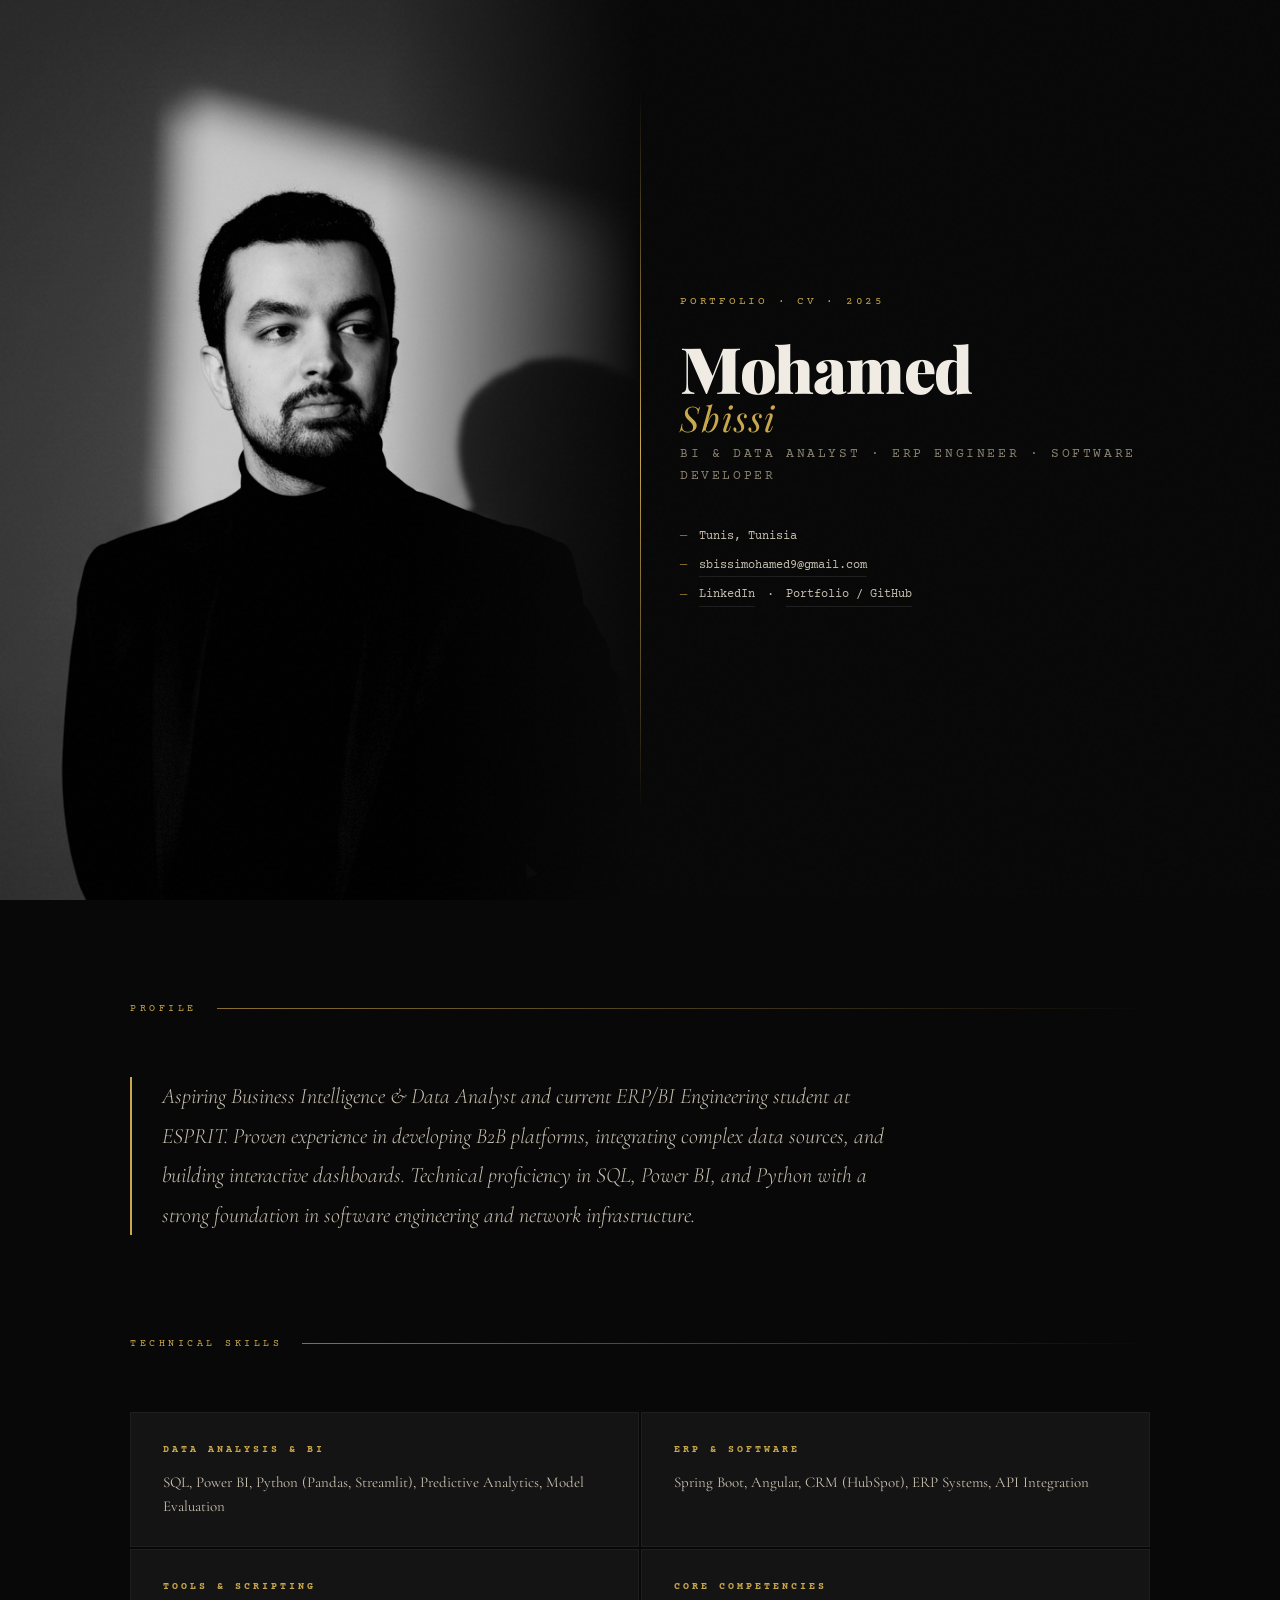
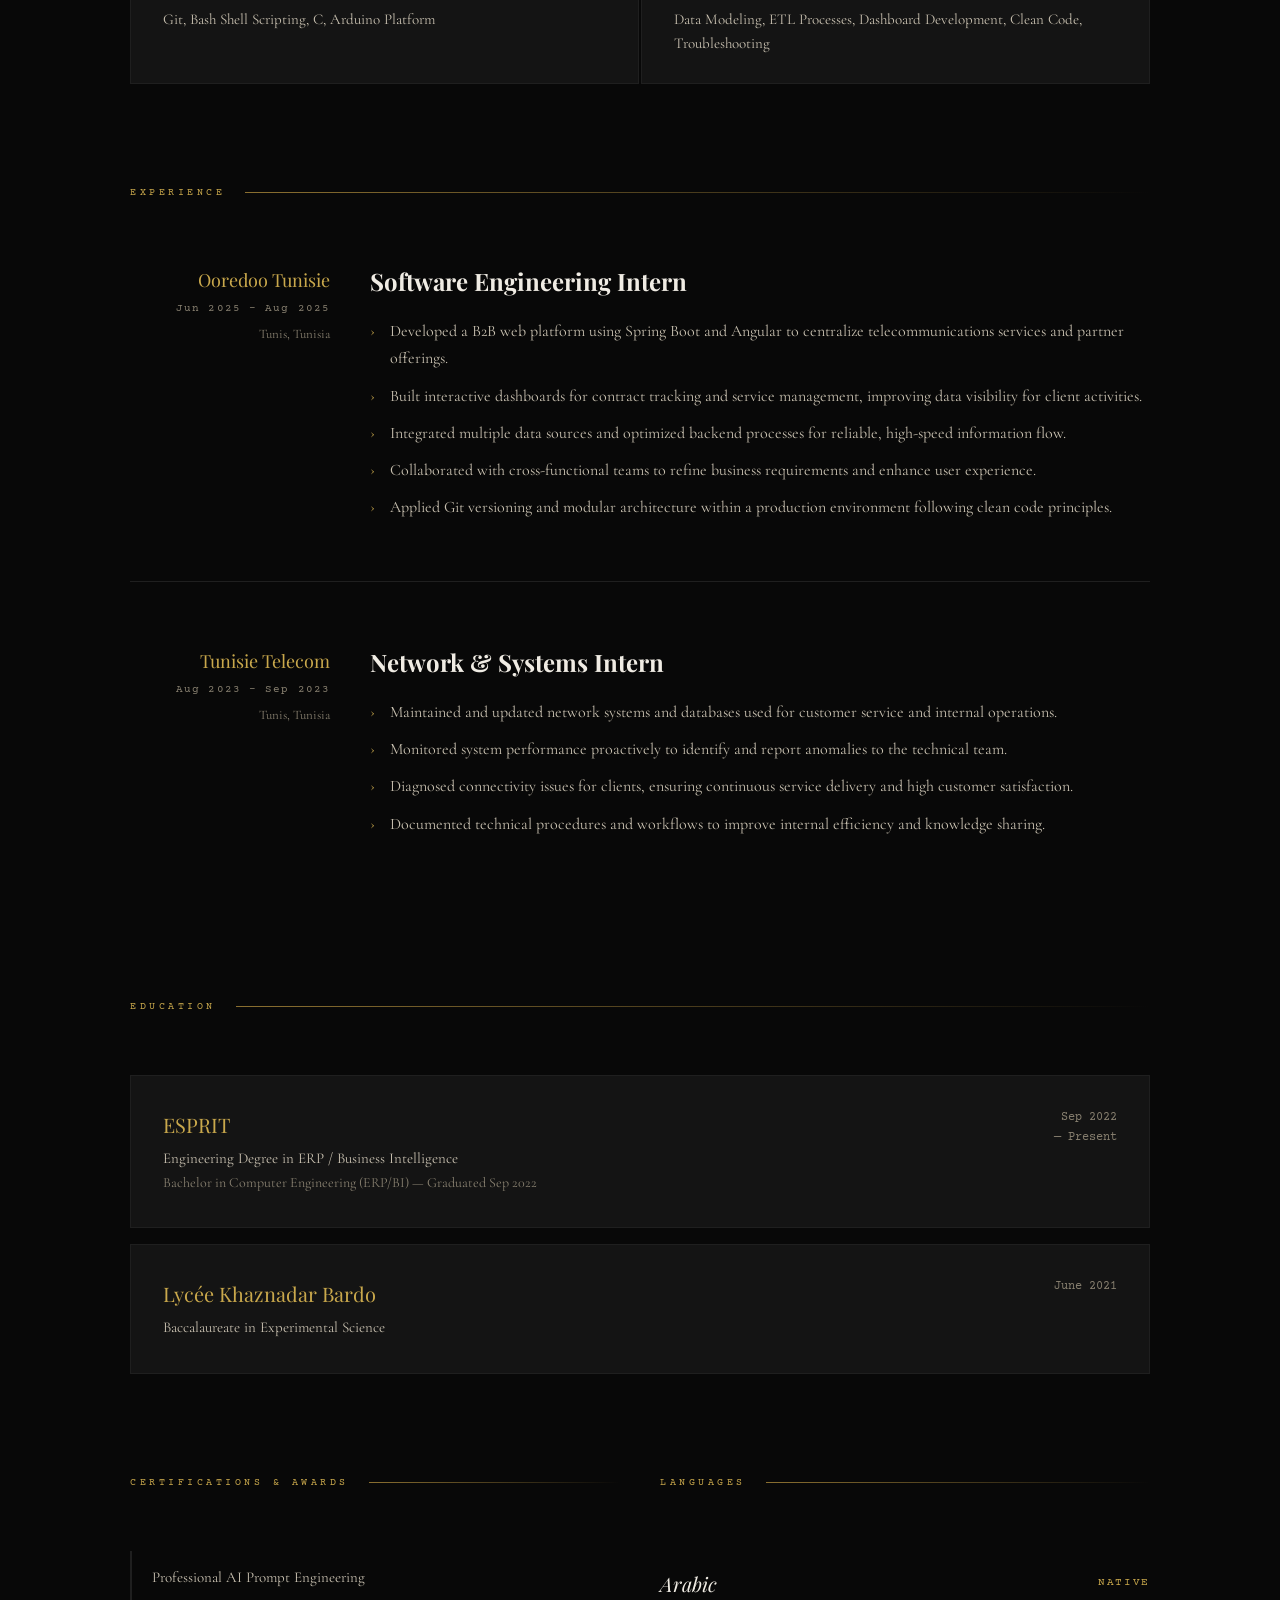
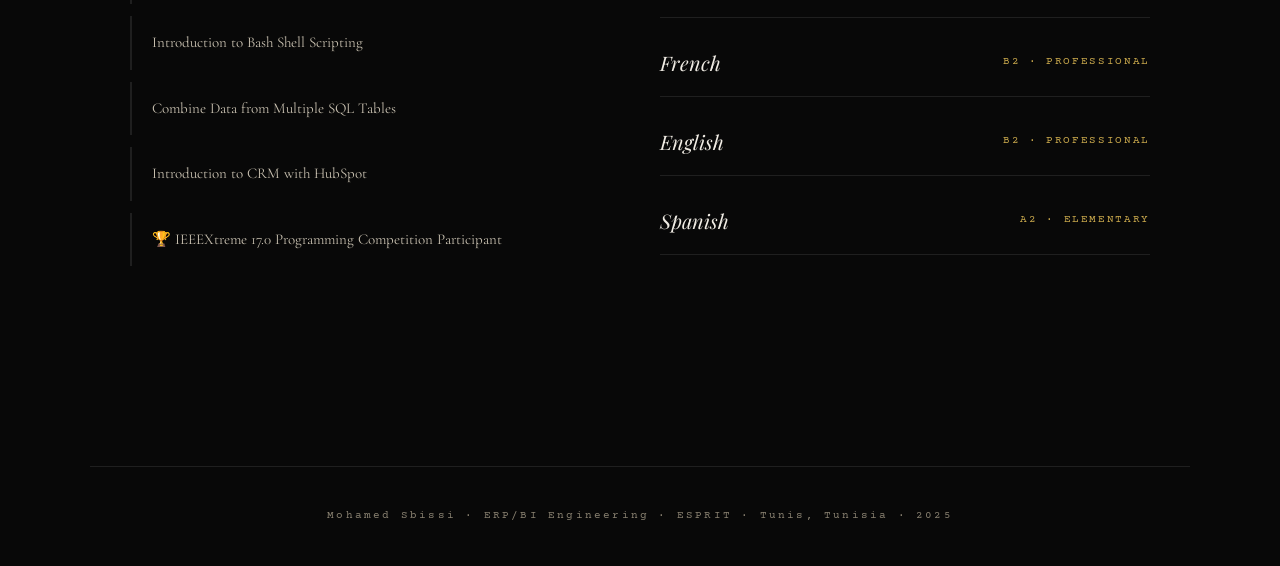
==== commit 997a0671: "main" ====
--- a/index.html
+++ b/index.html
@@ -3,1480 +3,636 @@
 <head>
 <meta charset="UTF-8">
 <meta name="viewport" content="width=device-width, initial-scale=1.0">
-<title>SmartMobility — Real-Time Urban Intelligence Platform</title>
-<meta name="description" content="Reduce traffic congestion, save time, and build greener cities with our real-time Smart Urban Mobility BI platform.">
-<link href="https://fonts.googleapis.com/css2?family=Inter:wght@300;400;500;600;700;800;900&family=Space+Grotesk:wght@400;500;600;700&display=swap" rel="stylesheet">
+<title>Mohamed Sbissi — CV</title>
+<link href="https://fonts.googleapis.com/css2?family=Playfair+Display:ital,wght@0,400;0,700;0,900;1,400&family=Cormorant+Garamond:ital,wght@0,300;0,400;0,600;1,300&family=Courier+Prime:wght@400;700&display=swap" rel="stylesheet">
 <style>
-/* ============================
-   CSS RESET & VARIABLES
-   ============================ */
-*, *::before, *::after { margin: 0; padding: 0; box-sizing: border-box; }
-
-:root {
-  --bg-primary: #06080f;
-  --bg-card: rgba(15, 23, 42, 0.6);
-  --green-400: #4ade80;
-  --green-500: #22c55e;
-  --green-600: #16a34a;
-  --cyan-400: #22d3ee;
-  --cyan-500: #06b6d4;
-  --blue-500: #3b82f6;
-  --purple-500: #8b5cf6;
-  --text-primary: #f1f5f9;
-  --text-secondary: rgba(241, 245, 249, 0.65);
-  --text-muted: rgba(241, 245, 249, 0.4);
-  --border: rgba(255, 255, 255, 0.06);
-  --glow-green: rgba(74, 222, 128, 0.15);
-  --glow-cyan: rgba(34, 211, 238, 0.12);
-}
-
-html {
-  scroll-behavior: smooth;
-  font-size: 16px;
-}
-
-body {
-  font-family: 'Inter', -apple-system, sans-serif;
-  background: var(--bg-primary);
-  color: var(--text-primary);
-  overflow-x: hidden;
-  line-height: 1.6;
-}
-
-a { color: inherit; text-decoration: none; }
-
-/* ============================
-   ANIMATED BACKGROUND
-   ============================ */
-.bg-grid {
-  position: fixed;
-  top: 0; left: 0; right: 0; bottom: 0;
-  z-index: 0;
-  background-image:
-    linear-gradient(rgba(255,255,255,0.02) 1px, transparent 1px),
-    linear-gradient(90deg, rgba(255,255,255,0.02) 1px, transparent 1px);
-  background-size: 60px 60px;
-  pointer-events: none;
-}
-
-.bg-glow {
-  position: fixed;
-  border-radius: 50%;
-  filter: blur(120px);
-  pointer-events: none;
-  z-index: 0;
-}
-.bg-glow-1 {
-  top: -200px; left: -200px;
-  width: 600px; height: 600px;
-  background: rgba(74, 222, 128, 0.06);
-  animation: float1 20s ease-in-out infinite;
-}
-.bg-glow-2 {
-  bottom: -200px; right: -200px;
-  width: 500px; height: 500px;
-  background: rgba(34, 211, 238, 0.05);
-  animation: float2 25s ease-in-out infinite;
-}
-.bg-glow-3 {
-  top: 40%; left: 50%;
-  width: 400px; height: 400px;
-  background: rgba(139, 92, 246, 0.04);
-  animation: float3 18s ease-in-out infinite;
-}
-
-@keyframes float1 { 0%, 100% { transform: translate(0, 0); } 50% { transform: translate(100px, 80px); } }
-@keyframes float2 { 0%, 100% { transform: translate(0, 0); } 50% { transform: translate(-80px, -60px); } }
-@keyframes float3 { 0%, 100% { transform: translate(-50%, 0); } 50% { transform: translate(-50%, -60px); } }
-
-/* ============================
-   NAVIGATION
-   ============================ */
-nav {
-  position: fixed;
-  top: 0; left: 0; right: 0;
-  z-index: 100;
-  padding: 16px 40px;
-  display: flex;
-  justify-content: space-between;
-  align-items: center;
-  backdrop-filter: blur(20px);
-  background: rgba(6, 8, 15, 0.7);
-  border-bottom: 1px solid var(--border);
-  transition: all 0.3s;
-}
-nav.scrolled {
-  padding: 12px 40px;
-  background: rgba(6, 8, 15, 0.9);
-}
-.nav-logo {
-  font-family: 'Space Grotesk', sans-serif;
-  font-size: 22px;
-  font-weight: 700;
-  display: flex;
-  align-items: center;
-  gap: 10px;
-}
-.nav-logo .icon {
-  width: 36px;
-  height: 36px;
-  background: linear-gradient(135deg, var(--green-500), var(--cyan-500));
-  border-radius: 10px;
-  display: flex;
-  align-items: center;
-  justify-content: center;
-  font-size: 18px;
-}
-.nav-links {
-  display: flex;
-  gap: 32px;
-  list-style: none;
-}
-.nav-links a {
-  font-size: 14px;
-  font-weight: 500;
-  color: var(--text-secondary);
-  transition: color 0.3s;
-  position: relative;
-}
-.nav-links a:hover { color: var(--green-400); }
-.nav-links a::after {
-  content: '';
-  position: absolute;
-  bottom: -4px;
-  left: 0;
-  width: 0;
-  height: 2px;
-  background: var(--green-400);
-  transition: width 0.3s;
-}
-.nav-links a:hover::after { width: 100%; }
-
-.nav-cta {
-  padding: 10px 24px;
-  background: linear-gradient(135deg, var(--green-600), var(--cyan-500));
-  border: none;
-  border-radius: 10px;
-  color: #fff;
-  font-weight: 600;
-  font-size: 14px;
-  cursor: pointer;
-  transition: all 0.3s;
-  font-family: 'Inter', sans-serif;
-}
-.nav-cta:hover {
-  transform: translateY(-2px);
-  box-shadow: 0 8px 25px rgba(34, 197, 94, 0.3);
-}
-
-/* ============================
-   HERO SECTION
-   ============================ */
-.hero {
-  position: relative;
-  min-height: 100vh;
-  display: flex;
-  align-items: center;
-  justify-content: center;
-  padding: 120px 40px 80px;
-  z-index: 1;
-}
-.hero-content {
-  max-width: 900px;
-  text-align: center;
-}
-.hero-badge {
-  display: inline-flex;
-  align-items: center;
-  gap: 8px;
-  padding: 8px 20px;
-  background: rgba(74, 222, 128, 0.1);
-  border: 1px solid rgba(74, 222, 128, 0.2);
-  border-radius: 50px;
-  font-size: 13px;
-  font-weight: 600;
-  color: var(--green-400);
-  margin-bottom: 28px;
-  animation: fadeInUp 0.8s ease-out;
-}
-.hero-badge .dot {
-  width: 8px; height: 8px;
-  background: var(--green-400);
-  border-radius: 50%;
-  animation: pulse 2s ease-in-out infinite;
-}
-@keyframes pulse { 0%, 100% { opacity: 1; } 50% { opacity: 0.4; } }
-
-.hero h1 {
-  font-family: 'Space Grotesk', sans-serif;
-  font-size: clamp(40px, 6vw, 72px);
-  font-weight: 700;
-  line-height: 1.1;
-  margin-bottom: 24px;
-  animation: fadeInUp 0.8s ease-out 0.1s both;
-}
-.hero h1 .gradient-text {
-  background: linear-gradient(135deg, var(--green-400), var(--cyan-400));
-  -webkit-background-clip: text;
-  -webkit-text-fill-color: transparent;
-  background-clip: text;
-}
-.hero p {
-  font-size: 20px;
-  color: var(--text-secondary);
-  max-width: 640px;
-  margin: 0 auto 40px;
-  line-height: 1.7;
-  animation: fadeInUp 0.8s ease-out 0.2s both;
-}
-.hero-buttons {
-  display: flex;
-  gap: 16px;
-  justify-content: center;
-  animation: fadeInUp 0.8s ease-out 0.3s both;
-}
-.btn-primary {
-  padding: 16px 36px;
-  background: linear-gradient(135deg, var(--green-600), var(--green-500));
-  border: none;
-  border-radius: 14px;
-  color: #fff;
-  font-weight: 700;
-  font-size: 16px;
-  cursor: pointer;
-  transition: all 0.3s;
-  font-family: 'Inter', sans-serif;
-  display: flex;
-  align-items: center;
-  gap: 8px;
-}
-.btn-primary:hover {
-  transform: translateY(-3px);
-  box-shadow: 0 12px 35px rgba(34, 197, 94, 0.35);
-}
-.btn-secondary {
-  padding: 16px 36px;
-  background: transparent;
-  border: 1px solid rgba(255,255,255,0.15);
-  border-radius: 14px;
-  color: var(--text-primary);
-  font-weight: 600;
-  font-size: 16px;
-  cursor: pointer;
-  transition: all 0.3s;
-  font-family: 'Inter', sans-serif;
-  display: flex;
-  align-items: center;
-  gap: 8px;
-}
-.btn-secondary:hover {
-  border-color: var(--green-400);
-  color: var(--green-400);
-  background: rgba(74, 222, 128, 0.05);
-}
-
-/* Hero stats */
-.hero-stats {
-  display: flex;
-  justify-content: center;
-  gap: 60px;
-  margin-top: 60px;
-  animation: fadeInUp 0.8s ease-out 0.4s both;
-}
-.hero-stat {
-  text-align: center;
-}
-.hero-stat .value {
-  font-family: 'Space Grotesk', sans-serif;
-  font-size: 40px;
-  font-weight: 700;
-  background: linear-gradient(135deg, var(--green-400), var(--cyan-400));
-  -webkit-background-clip: text;
-  -webkit-text-fill-color: transparent;
-}
-.hero-stat .label {
-  font-size: 14px;
-  color: var(--text-muted);
-  margin-top: 4px;
-}
-
-@keyframes fadeInUp {
-  from { opacity: 0; transform: translateY(30px); }
-  to { opacity: 1; transform: translateY(0); }
-}
-
-/* ============================
-   SECTIONS COMMON
-   ============================ */
-section {
-  position: relative;
-  z-index: 1;
-  padding: 100px 40px;
-}
-.container {
-  max-width: 1100px;
-  margin: 0 auto;
-}
-.section-badge {
-  display: inline-flex;
-  align-items: center;
-  gap: 8px;
-  padding: 6px 16px;
-  border-radius: 50px;
-  font-size: 12px;
-  font-weight: 700;
-  text-transform: uppercase;
-  letter-spacing: 2px;
-  margin-bottom: 16px;
-}
-.section-badge.green {
-  background: rgba(74, 222, 128, 0.1);
-  border: 1px solid rgba(74, 222, 128, 0.2);
-  color: var(--green-400);
-}
-.section-badge.red {
-  background: rgba(239, 68, 68, 0.1);
-  border: 1px solid rgba(239, 68, 68, 0.2);
-  color: #f87171;
-}
-.section-badge.cyan {
-  background: rgba(34, 211, 238, 0.1);
-  border: 1px solid rgba(34, 211, 238, 0.2);
-  color: var(--cyan-400);
-}
-.section-badge.purple {
-  background: rgba(139, 92, 246, 0.1);
-  border: 1px solid rgba(139, 92, 246, 0.2);
-  color: #a78bfa;
-}
-.section-title {
-  font-family: 'Space Grotesk', sans-serif;
-  font-size: clamp(32px, 4vw, 48px);
-  font-weight: 700;
-  margin-bottom: 16px;
-  line-height: 1.2;
-}
-.section-desc {
-  font-size: 18px;
-  color: var(--text-secondary);
-  max-width: 600px;
-  line-height: 1.7;
-}
-
-/* ============================
-   PROBLEM SECTION
-   ============================ */
-#problem { background: transparent; }
-.problem-grid {
-  display: grid;
-  grid-template-columns: repeat(3, 1fr);
-  gap: 24px;
-  margin-top: 50px;
-}
-.problem-card {
-  background: var(--bg-card);
-  border: 1px solid var(--border);
-  border-radius: 20px;
-  padding: 32px 28px;
-  backdrop-filter: blur(10px);
-  transition: all 0.4s;
-  position: relative;
-  overflow: hidden;
-}
-.problem-card::before {
-  content: '';
-  position: absolute;
-  top: 0; left: 0; right: 0;
-  height: 3px;
-  background: linear-gradient(90deg, #ef4444, #f97316);
-  opacity: 0;
-  transition: opacity 0.4s;
-}
-.problem-card:hover::before { opacity: 1; }
-.problem-card:hover {
-  border-color: rgba(239, 68, 68, 0.2);
-  transform: translateY(-4px);
-  box-shadow: 0 20px 40px rgba(0,0,0,0.3);
-}
-.problem-card .emoji {
-  font-size: 40px;
-  margin-bottom: 16px;
-  display: block;
-}
-.problem-card h3 {
-  font-family: 'Space Grotesk', sans-serif;
-  font-size: 20px;
-  font-weight: 700;
-  margin-bottom: 10px;
-  color: #fca5a5;
-}
-.problem-card p {
-  font-size: 15px;
-  color: var(--text-secondary);
-  line-height: 1.6;
-}
-.problem-card .stat {
-  margin-top: 16px;
-  font-family: 'Space Grotesk', sans-serif;
-  font-size: 28px;
-  font-weight: 700;
-  color: #f87171;
-}
-
-/* ============================
-   SOLUTION / PIPELINE
-   ============================ */
-#solution { background: transparent; }
-.pipeline-wrapper {
-  margin-top: 50px;
-}
-.pipeline-flow {
-  display: flex;
-  align-items: center;
-  justify-content: center;
-  gap: 0;
-  margin-bottom: 40px;
-}
-.pipeline-step {
-  background: var(--bg-card);
-  border: 1px solid var(--border);
-  border-radius: 20px;
-  padding: 30px 24px;
-  text-align: center;
-  width: 200px;
-  backdrop-filter: blur(10px);
-  transition: all 0.4s;
-  position: relative;
-}
-.pipeline-step:hover {
-  border-color: rgba(74, 222, 128, 0.3);
-  transform: translateY(-6px);
-  box-shadow: 0 20px 40px rgba(74, 222, 128, 0.1);
-}
-.pipeline-step .step-num {
-  position: absolute;
-  top: -12px;
-  right: -12px;
-  width: 28px;
-  height: 28px;
-  background: linear-gradient(135deg, var(--green-500), var(--cyan-500));
-  border-radius: 50%;
-  display: flex;
-  align-items: center;
-  justify-content: center;
-  font-size: 12px;
-  font-weight: 800;
-}
-.pipeline-step .step-icon {
-  font-size: 44px;
-  margin-bottom: 14px;
-}
-.pipeline-step h4 {
-  font-family: 'Space Grotesk', sans-serif;
-  font-size: 16px;
-  font-weight: 700;
-  color: var(--green-400);
-  margin-bottom: 6px;
-}
-.pipeline-step p {
-  font-size: 13px;
-  color: var(--text-muted);
-}
-.pipeline-arrow {
-  font-size: 28px;
-  color: var(--green-400);
-  margin: 0 6px;
-  opacity: 0.5;
-}
-.solution-summary {
-  max-width: 700px;
-  margin: 0 auto;
-  text-align: center;
-  background: linear-gradient(135deg, rgba(74, 222, 128, 0.06), rgba(34, 211, 238, 0.04));
-  border: 1px solid rgba(74, 222, 128, 0.15);
-  border-radius: 16px;
-  padding: 28px 36px;
-}
-.solution-summary p {
-  font-size: 17px;
-  color: var(--text-secondary);
-  line-height: 1.7;
-}
-.solution-summary strong {
-  color: var(--green-400);
-  font-weight: 600;
-}
-
-/* ============================
-   BENEFITS
-   ============================ */
-#benefits { background: transparent; }
-.benefits-grid {
-  display: grid;
-  grid-template-columns: repeat(3, 1fr);
-  gap: 24px;
-  margin-top: 50px;
-}
-.benefit-card {
-  background: var(--bg-card);
-  border: 1px solid var(--border);
-  border-radius: 20px;
-  padding: 36px 28px;
-  text-align: center;
-  backdrop-filter: blur(10px);
-  transition: all 0.4s;
-  position: relative;
-  overflow: hidden;
-}
-.benefit-card::before {
-  content: '';
-  position: absolute;
-  top: 0; left: 0; right: 0;
-  height: 3px;
-  background: linear-gradient(90deg, var(--green-400), var(--cyan-400));
-  opacity: 0;
-  transition: opacity 0.4s;
-}
-.benefit-card:hover::before { opacity: 1; }
-.benefit-card:hover {
-  border-color: rgba(74, 222, 128, 0.2);
-  transform: translateY(-6px);
-  box-shadow: 0 20px 40px rgba(0,0,0,0.3);
-}
-.benefit-icon-wrapper {
-  width: 72px;
-  height: 72px;
-  margin: 0 auto 20px;
-  background: linear-gradient(135deg, rgba(74, 222, 128, 0.15), rgba(34, 211, 238, 0.1));
-  border: 1px solid rgba(74, 222, 128, 0.2);
-  border-radius: 20px;
-  display: flex;
-  align-items: center;
-  justify-content: center;
-  font-size: 32px;
-}
-.benefit-card .value {
-  font-family: 'Space Grotesk', sans-serif;
-  font-size: 36px;
-  font-weight: 700;
-  background: linear-gradient(135deg, var(--green-400), var(--cyan-400));
-  -webkit-background-clip: text;
-  -webkit-text-fill-color: transparent;
-  margin-bottom: 8px;
-}
-.benefit-card h3 {
-  font-family: 'Space Grotesk', sans-serif;
-  font-size: 18px;
-  font-weight: 700;
-  margin-bottom: 8px;
-}
-.benefit-card p {
-  font-size: 14px;
-  color: var(--text-secondary);
-  line-height: 1.5;
-}
-
-/* ============================
-   UNIQUE / WHY US
-   ============================ */
-#unique { background: transparent; }
-.unique-content {
-  display: grid;
-  grid-template-columns: 1fr 1fr;
-  gap: 40px;
-  align-items: center;
-  margin-top: 50px;
-}
-.unique-features {
-  display: flex;
-  flex-direction: column;
-  gap: 20px;
-}
-.unique-feature {
-  display: flex;
-  gap: 16px;
-  align-items: flex-start;
-  padding: 20px;
-  background: var(--bg-card);
-  border: 1px solid var(--border);
-  border-radius: 16px;
-  backdrop-filter: blur(10px);
-  transition: all 0.3s;
-}
-.unique-feature:hover {
-  border-color: rgba(139, 92, 246, 0.3);
-  transform: translateX(6px);
-}
-.unique-feature .feat-icon {
-  width: 48px;
-  height: 48px;
-  border-radius: 12px;
-  display: flex;
-  align-items: center;
-  justify-content: center;
-  font-size: 22px;
-  flex-shrink: 0;
-}
-.unique-feature:nth-child(1) .feat-icon { background: rgba(74, 222, 128, 0.15); }
-.unique-feature:nth-child(2) .feat-icon { background: rgba(34, 211, 238, 0.15); }
-.unique-feature:nth-child(3) .feat-icon { background: rgba(139, 92, 246, 0.15); }
-.unique-feature:nth-child(4) .feat-icon { background: rgba(251, 191, 36, 0.15); }
-.unique-feature h4 {
-  font-family: 'Space Grotesk', sans-serif;
-  font-weight: 700;
-  font-size: 16px;
-  margin-bottom: 4px;
-}
-.unique-feature p {
-  font-size: 14px;
-  color: var(--text-secondary);
-}
-
-.unique-visual {
-  position: relative;
-}
-.dashboard-mockup {
-  background: var(--bg-card);
-  border: 1px solid var(--border);
-  border-radius: 20px;
-  padding: 20px;
-  backdrop-filter: blur(10px);
-}
-.mockup-header {
-  display: flex;
-  gap: 8px;
-  margin-bottom: 16px;
-}
-.mockup-dot {
-  width: 12px; height: 12px;
-  border-radius: 50%;
-}
-.mockup-dot:nth-child(1) { background: #ef4444; }
-.mockup-dot:nth-child(2) { background: #fbbf24; }
-.mockup-dot:nth-child(3) { background: #22c55e; }
-
-.mockup-grid {
-  display: grid;
-  grid-template-columns: 1fr 1fr;
-  gap: 12px;
-}
-.mockup-chart {
-  background: rgba(255,255,255,0.03);
-  border: 1px solid var(--border);
-  border-radius: 12px;
-  padding: 16px;
-  min-height: 100px;
-}
-.mockup-chart.tall { grid-row: span 2; }
-.chart-label {
-  font-size: 11px;
-  color: var(--text-muted);
-  margin-bottom: 10px;
-  text-transform: uppercase;
-  letter-spacing: 1px;
-  font-weight: 600;
-}
-.mini-bars {
-  display: flex;
-  align-items: flex-end;
-  gap: 6px;
-  height: 60px;
-}
-.mini-bar {
-  flex: 1;
-  border-radius: 4px 4px 0 0;
-  transition: height 1s ease-out;
-}
-.mini-bar:nth-child(1) { height: 45%; background: var(--green-400); }
-.mini-bar:nth-child(2) { height: 70%; background: var(--cyan-400); }
-.mini-bar:nth-child(3) { height: 55%; background: var(--green-500); }
-.mini-bar:nth-child(4) { height: 85%; background: var(--cyan-500); }
-.mini-bar:nth-child(5) { height: 60%; background: var(--green-400); }
-.mini-bar:nth-child(6) { height: 40%; background: var(--blue-500); }
-
-.mini-line {
-  height: 60px;
-  position: relative;
-  overflow: hidden;
-}
-.mini-line svg {
-  width: 100%;
-  height: 100%;
-}
-
-.mini-metrics {
-  display: flex;
-  flex-direction: column;
-  gap: 12px;
-}
-.mini-metric {
-  display: flex;
-  justify-content: space-between;
-  align-items: center;
-}
-.mini-metric .mm-label {
-  font-size: 12px;
-  color: var(--text-secondary);
-}
-.mini-metric .mm-value {
-  font-family: 'Space Grotesk', sans-serif;
-  font-weight: 700;
-  font-size: 16px;
-  color: var(--green-400);
-}
-
-.mini-donut {
-  display: flex;
-  align-items: center;
-  justify-content: center;
-  height: 80px;
-}
-.mini-donut svg { width: 80px; height: 80px; }
-
-/* ============================
-   EVIDENCE
-   ============================ */
-#evidence { background: transparent; }
-.evidence-grid {
-  display: grid;
-  grid-template-columns: repeat(4, 1fr);
-  gap: 24px;
-  margin-top: 50px;
-}
-.evidence-card {
-  background: var(--bg-card);
-  border: 1px solid var(--border);
-  border-radius: 20px;
-  padding: 32px 24px;
-  text-align: center;
-  backdrop-filter: blur(10px);
-  transition: all 0.4s;
-}
-.evidence-card:hover {
-  border-color: rgba(34, 211, 238, 0.3);
-  transform: translateY(-4px);
-}
-.evidence-card .ev-icon {
-  font-size: 36px;
-  margin-bottom: 14px;
-}
-.evidence-card .ev-value {
-  font-family: 'Space Grotesk', sans-serif;
-  font-size: 28px;
-  font-weight: 700;
-  color: var(--cyan-400);
-  margin-bottom: 6px;
-}
-.evidence-card .ev-label {
-  font-size: 14px;
-  color: var(--text-secondary);
-}
-
-/* ============================
-   TEAM SECTION
-   ============================ */
-#team { background: transparent; }
-.team-grid {
-  display: grid;
-  grid-template-columns: repeat(4, 1fr);
-  gap: 24px;
-  margin-top: 50px;
-}
-.team-card {
-  background: var(--bg-card);
-  border: 1px solid var(--border);
-  border-radius: 20px;
-  padding: 32px 20px;
-  text-align: center;
-  backdrop-filter: blur(10px);
-  transition: all 0.4s;
-}
-.team-card:hover {
-  border-color: rgba(74, 222, 128, 0.2);
-  transform: translateY(-4px);
-}
-.team-avatar {
-  width: 80px;
-  height: 80px;
-  margin: 0 auto 16px;
-  background: linear-gradient(135deg, var(--green-500), var(--cyan-500));
-  border-radius: 50%;
-  display: flex;
-  align-items: center;
-  justify-content: center;
-  font-size: 32px;
-  font-weight: 800;
-  color: #fff;
-  font-family: 'Space Grotesk', sans-serif;
-}
-.team-card h4 {
-  font-family: 'Space Grotesk', sans-serif;
-  font-size: 16px;
-  font-weight: 700;
-  margin-bottom: 4px;
-}
-.team-card .role {
-  font-size: 13px;
-  color: var(--green-400);
-  font-weight: 500;
-}
-
-/* ============================
-   FUTURE VISION
-   ============================ */
-#future { background: transparent; }
-.future-timeline {
-  display: flex;
-  flex-direction: column;
-  gap: 0;
-  margin-top: 50px;
-  position: relative;
-}
-.future-timeline::before {
-  content: '';
-  position: absolute;
-  left: 30px;
-  top: 0;
-  bottom: 0;
-  width: 2px;
-  background: linear-gradient(180deg, var(--green-400), var(--cyan-400), var(--purple-500));
-}
-.timeline-item {
-  display: flex;
-  gap: 28px;
-  align-items: flex-start;
-  padding: 24px 0;
-}
-.timeline-dot {
-  width: 20px;
-  height: 20px;
-  border-radius: 50%;
-  flex-shrink: 0;
-  margin-left: 21px;
-  position: relative;
-  z-index: 1;
-}
-.timeline-item:nth-child(1) .timeline-dot { background: var(--green-400); box-shadow: 0 0 20px rgba(74,222,128,0.4); }
-.timeline-item:nth-child(2) .timeline-dot { background: var(--cyan-400); box-shadow: 0 0 20px rgba(34,211,238,0.4); }
-.timeline-item:nth-child(3) .timeline-dot { background: var(--purple-500); box-shadow: 0 0 20px rgba(139,92,246,0.4); }
-.timeline-content h4 {
-  font-family: 'Space Grotesk', sans-serif;
-  font-size: 20px;
-  font-weight: 700;
-  margin-bottom: 6px;
-}
-.timeline-content p {
-  font-size: 15px;
-  color: var(--text-secondary);
-  line-height: 1.6;
-}
-
-/* ============================
-   CTA / CONTACT
-   ============================ */
-#contact {
-  background: transparent;
-  padding-bottom: 60px;
-}
-.cta-card {
-  max-width: 800px;
-  margin: 0 auto;
-  background: linear-gradient(135deg, rgba(74, 222, 128, 0.1), rgba(34, 211, 238, 0.08));
-  border: 1px solid rgba(74, 222, 128, 0.2);
-  border-radius: 28px;
-  padding: 60px 50px;
-  text-align: center;
-  position: relative;
-  overflow: hidden;
-}
-.cta-card::before {
-  content: '';
-  position: absolute;
-  top: -50%;
-  left: -50%;
-  width: 200%;
-  height: 200%;
-  background: radial-gradient(ellipse at center, rgba(74,222,128,0.05), transparent 60%);
-  animation: float1 15s ease-in-out infinite;
-}
-.cta-card > * { position: relative; z-index: 1; }
-.cta-card h2 {
-  font-family: 'Space Grotesk', sans-serif;
-  font-size: 36px;
-  font-weight: 700;
-  margin-bottom: 16px;
-}
-.cta-card h2 .gradient-text {
-  background: linear-gradient(135deg, var(--green-400), var(--cyan-400));
-  -webkit-background-clip: text;
-  -webkit-text-fill-color: transparent;
-}
-.cta-card p {
-  font-size: 18px;
-  color: var(--text-secondary);
-  margin-bottom: 32px;
-  max-width: 500px;
-  margin-left: auto;
-  margin-right: auto;
-}
-.cta-contact-info {
-  display: flex;
-  justify-content: center;
-  gap: 40px;
-  margin-top: 28px;
-  flex-wrap: wrap;
-}
-.contact-item {
-  display: flex;
-  align-items: center;
-  gap: 10px;
-  font-size: 15px;
-  color: var(--text-secondary);
-}
-.contact-item .ci-icon {
-  width: 40px;
-  height: 40px;
-  border-radius: 12px;
-  background: rgba(255,255,255,0.06);
-  display: flex;
-  align-items: center;
-  justify-content: center;
-  font-size: 18px;
-}
-
-/* ============================
-   FOOTER
-   ============================ */
-footer {
-  position: relative;
-  z-index: 1;
-  text-align: center;
-  padding: 30px 40px;
-  border-top: 1px solid var(--border);
-}
-footer p {
-  font-size: 14px;
-  color: var(--text-muted);
-}
-footer .footer-brand {
-  font-family: 'Space Grotesk', sans-serif;
-  font-weight: 700;
-  color: var(--green-400);
-}
-
-/* ============================
-   SCROLL ANIMATIONS
-   ============================ */
-.reveal {
-  opacity: 0;
-  transform: translateY(40px);
-  transition: all 0.8s cubic-bezier(0.16, 1, 0.3, 1);
-}
-.reveal.visible {
-  opacity: 1;
-  transform: translateY(0);
-}
-
-/* ============================
-   RESPONSIVE
-   ============================ */
-@media (max-width: 768px) {
-  nav { padding: 12px 20px; }
-  .nav-links { display: none; }
-  section { padding: 60px 20px; }
-  .hero { padding: 100px 20px 60px; }
-  .hero-stats { gap: 30px; }
-  .hero-buttons { flex-direction: column; align-items: center; }
-  .problem-grid, .benefits-grid { grid-template-columns: 1fr; }
-  .evidence-grid, .team-grid { grid-template-columns: repeat(2, 1fr); }
-  .unique-content { grid-template-columns: 1fr; }
-  .pipeline-flow { flex-wrap: wrap; gap: 12px; }
-  .pipeline-arrow { display: none; }
-  .cta-contact-info { flex-direction: column; align-items: center; }
-}
-
-/* Scrollbar */
-::-webkit-scrollbar { width: 8px; }
-::-webkit-scrollbar-track { background: var(--bg-primary); }
-::-webkit-scrollbar-thumb { background: rgba(74, 222, 128, 0.3); border-radius: 4px; }
-::-webkit-scrollbar-thumb:hover { background: rgba(74, 222, 128, 0.5); }
+  :root {
+    --black: #080808;
+    --deep: #0e0e0e;
+    --card: #141414;
+    --border: #1f1f1f;
+    --gold: #c9a84c;
+    --gold-dim: #8a6f30;
+    --white: #f0ece4;
+    --grey: #888070;
+    --light: #c8c0b0;
+  }
+
+  * { margin: 0; padding: 0; box-sizing: border-box; }
+
+  body {
+    background: var(--black);
+    color: var(--white);
+    font-family: 'Cormorant Garamond', serif;
+    font-size: 17px;
+    line-height: 1.7;
+    min-height: 100vh;
+    overflow-x: hidden;
+  }
+
+  /* Grain overlay */
+  body::before {
+    content: '';
+    position: fixed;
+    inset: 0;
+    background-image: url("data:image/svg+xml,%3Csvg viewBox='0 0 256 256' xmlns='http://www.w3.org/2000/svg'%3E%3Cfilter id='noise'%3E%3CfeTurbulence type='fractalNoise' baseFrequency='0.9' numOctaves='4' stitchTiles='stitch'/%3E%3C/filter%3E%3Crect width='100%25' height='100%25' filter='url(%23noise)' opacity='0.04'/%3E%3C/svg%3E");
+    opacity: 0.35;
+    pointer-events: none;
+    z-index: 9999;
+  }
+
+  /* HERO */
+  .hero {
+    display: grid;
+    grid-template-columns: 1fr 1fr;
+    min-height: 100vh;
+    position: relative;
+  }
+
+  .hero-photo {
+    position: relative;
+    overflow: hidden;
+  }
+
+  .hero-photo img {
+    width: 100%;
+    height: 100%;
+    object-fit: cover;
+    object-position: top center;
+    filter: contrast(1.1) brightness(0.85);
+    display: block;
+  }
+
+  .hero-photo::after {
+    content: '';
+    position: absolute;
+    inset: 0;
+    background: linear-gradient(to right, transparent 60%, var(--black) 100%);
+  }
+
+  .hero-content {
+    display: flex;
+    flex-direction: column;
+    justify-content: center;
+    padding: 80px 60px 80px 40px;
+    position: relative;
+  }
+
+  .hero-content::before {
+    content: '';
+    position: absolute;
+    left: 0;
+    top: 10%;
+    height: 80%;
+    width: 1px;
+    background: linear-gradient(to bottom, transparent, var(--gold), transparent);
+  }
+
+  .tag {
+    font-family: 'Courier Prime', monospace;
+    font-size: 11px;
+    letter-spacing: 0.25em;
+    color: var(--gold);
+    text-transform: uppercase;
+    margin-bottom: 24px;
+    opacity: 0;
+    animation: fadeUp 1s 0.3s forwards;
+  }
+
+  h1 {
+    font-family: 'Playfair Display', serif;
+    font-size: clamp(3rem, 5vw, 5.5rem);
+    font-weight: 900;
+    line-height: 1;
+    letter-spacing: -0.02em;
+    margin-bottom: 8px;
+    opacity: 0;
+    animation: fadeUp 1s 0.5s forwards;
+  }
+
+  h1 em {
+    display: block;
+    font-style: italic;
+    font-weight: 400;
+    color: var(--gold);
+    font-size: 0.55em;
+    letter-spacing: 0.05em;
+  }
+
+  .title-role {
+    font-family: 'Courier Prime', monospace;
+    font-size: 13px;
+    color: var(--grey);
+    letter-spacing: 0.2em;
+    text-transform: uppercase;
+    margin-bottom: 40px;
+    opacity: 0;
+    animation: fadeUp 1s 0.7s forwards;
+  }
+
+  .contact-list {
+    list-style: none;
+    display: flex;
+    flex-direction: column;
+    gap: 8px;
+    opacity: 0;
+    animation: fadeUp 1s 0.9s forwards;
+  }
+
+  .contact-list li {
+    font-family: 'Courier Prime', monospace;
+    font-size: 12px;
+    color: var(--light);
+    display: flex;
+    align-items: center;
+    gap: 12px;
+  }
+
+  .contact-list li::before {
+    content: '—';
+    color: var(--gold-dim);
+  }
+
+  .contact-list a {
+    color: var(--light);
+    text-decoration: none;
+    border-bottom: 1px solid var(--border);
+    transition: color 0.3s, border-color 0.3s;
+  }
+
+  .contact-list a:hover {
+    color: var(--gold);
+    border-color: var(--gold-dim);
+  }
+
+  /* MAIN CONTENT */
+  .content {
+    max-width: 1100px;
+    margin: 0 auto;
+    padding: 100px 40px;
+  }
+
+  .divider {
+    display: flex;
+    align-items: center;
+    gap: 20px;
+    margin-bottom: 60px;
+  }
+
+  .divider-label {
+    font-family: 'Courier Prime', monospace;
+    font-size: 10px;
+    letter-spacing: 0.35em;
+    color: var(--gold);
+    text-transform: uppercase;
+    white-space: nowrap;
+  }
+
+  .divider-line {
+    flex: 1;
+    height: 1px;
+    background: linear-gradient(to right, var(--gold-dim), transparent);
+  }
+
+  /* SUMMARY */
+  .summary {
+    margin-bottom: 100px;
+  }
+
+  .summary p {
+    font-size: 22px;
+    font-weight: 300;
+    font-style: italic;
+    color: var(--light);
+    max-width: 760px;
+    line-height: 1.8;
+    border-left: 2px solid var(--gold);
+    padding-left: 30px;
+  }
+
+  /* SKILLS */
+  .skills {
+    margin-bottom: 100px;
+  }
+
+  .skills-grid {
+    display: grid;
+    grid-template-columns: repeat(2, 1fr);
+    gap: 2px;
+  }
+
+  .skill-card {
+    background: var(--card);
+    border: 1px solid var(--border);
+    padding: 28px 32px;
+    transition: border-color 0.3s, background 0.3s;
+    position: relative;
+    overflow: hidden;
+  }
+
+  .skill-card::before {
+    content: '';
+    position: absolute;
+    top: 0; left: 0;
+    width: 3px; height: 100%;
+    background: var(--gold);
+    transform: scaleY(0);
+    transition: transform 0.3s;
+    transform-origin: bottom;
+  }
+
+  .skill-card:hover::before { transform: scaleY(1); }
+  .skill-card:hover { border-color: var(--gold-dim); background: #181818; }
+
+  .skill-card h3 {
+    font-family: 'Courier Prime', monospace;
+    font-size: 10px;
+    letter-spacing: 0.3em;
+    color: var(--gold);
+    text-transform: uppercase;
+    margin-bottom: 12px;
+  }
+
+  .skill-card p {
+    font-size: 15px;
+    color: var(--light);
+    line-height: 1.6;
+  }
+
+  /* EXPERIENCE */
+  .experience {
+    margin-bottom: 100px;
+  }
+
+  .exp-item {
+    display: grid;
+    grid-template-columns: 200px 1fr;
+    gap: 40px;
+    margin-bottom: 60px;
+    padding-bottom: 60px;
+    border-bottom: 1px solid var(--border);
+    position: relative;
+  }
+
+  .exp-item:last-child { border-bottom: none; }
+
+  .exp-meta {
+    text-align: right;
+    padding-top: 4px;
+  }
+
+  .exp-company {
+    font-family: 'Playfair Display', serif;
+    font-size: 18px;
+    color: var(--gold);
+    margin-bottom: 4px;
+  }
+
+  .exp-period {
+    font-family: 'Courier Prime', monospace;
+    font-size: 11px;
+    color: var(--grey);
+    letter-spacing: 0.1em;
+  }
+
+  .exp-location {
+    font-size: 13px;
+    color: var(--grey);
+    margin-top: 4px;
+  }
+
+  .exp-body h3 {
+    font-family: 'Playfair Display', serif;
+    font-size: 24px;
+    font-weight: 700;
+    margin-bottom: 16px;
+    color: var(--white);
+  }
+
+  .exp-body ul {
+    list-style: none;
+    display: flex;
+    flex-direction: column;
+    gap: 10px;
+  }
+
+  .exp-body ul li {
+    font-size: 16px;
+    color: var(--light);
+    padding-left: 20px;
+    position: relative;
+  }
+
+  .exp-body ul li::before {
+    content: '›';
+    position: absolute;
+    left: 0;
+    color: var(--gold);
+  }
+
+  /* EDUCATION */
+  .education {
+    margin-bottom: 100px;
+  }
+
+  .edu-item {
+    padding: 32px;
+    border: 1px solid var(--border);
+    background: var(--card);
+    margin-bottom: 16px;
+    display: grid;
+    grid-template-columns: 1fr auto;
+    gap: 20px;
+    align-items: start;
+    transition: border-color 0.3s;
+  }
+
+  .edu-item:hover { border-color: var(--gold-dim); }
+
+  .edu-school {
+    font-family: 'Playfair Display', serif;
+    font-size: 20px;
+    color: var(--gold);
+    margin-bottom: 4px;
+  }
+
+  .edu-degree {
+    font-size: 15px;
+    color: var(--light);
+  }
+
+  .edu-year {
+    font-family: 'Courier Prime', monospace;
+    font-size: 12px;
+    color: var(--grey);
+    text-align: right;
+    white-space: nowrap;
+  }
+
+  /* BOTTOM GRID */
+  .bottom-grid {
+    display: grid;
+    grid-template-columns: 1fr 1fr;
+    gap: 40px;
+    margin-bottom: 100px;
+  }
+
+  .section-title {
+    font-family: 'Playfair Display', serif;
+    font-size: 32px;
+    font-weight: 700;
+    margin-bottom: 30px;
+  }
+
+  .cert-list, .lang-list {
+    list-style: none;
+    display: flex;
+    flex-direction: column;
+    gap: 12px;
+  }
+
+  .cert-list li {
+    font-size: 15px;
+    color: var(--light);
+    padding: 14px 20px;
+    border-left: 2px solid var(--border);
+    transition: border-color 0.3s;
+  }
+
+  .cert-list li:hover { border-color: var(--gold); }
+
+  .lang-item {
+    display: flex;
+    align-items: center;
+    justify-content: space-between;
+    padding: 16px 0;
+    border-bottom: 1px solid var(--border);
+  }
+
+  .lang-name {
+    font-family: 'Playfair Display', serif;
+    font-size: 20px;
+    font-style: italic;
+  }
+
+  .lang-level {
+    font-family: 'Courier Prime', monospace;
+    font-size: 11px;
+    color: var(--gold);
+    letter-spacing: 0.15em;
+    text-transform: uppercase;
+  }
+
+  /* FOOTER */
+  footer {
+    border-top: 1px solid var(--border);
+    padding: 40px;
+    text-align: center;
+    max-width: 1100px;
+    margin: 0 auto;
+  }
+
+  footer p {
+    font-family: 'Courier Prime', monospace;
+    font-size: 11px;
+    color: var(--grey);
+    letter-spacing: 0.2em;
+  }
+
+  /* ANIMATIONS */
+  @keyframes fadeUp {
+    from { opacity: 0; transform: translateY(20px); }
+    to { opacity: 1; transform: translateY(0); }
+  }
+
+  .reveal {
+    opacity: 0;
+    transform: translateY(30px);
+    transition: opacity 0.8s, transform 0.8s;
+  }
+
+  .reveal.visible {
+    opacity: 1;
+    transform: none;
+  }
+
+  @media (max-width: 768px) {
+    .hero { grid-template-columns: 1fr; }
+    .hero-photo { height: 60vh; }
+    .hero-photo::after { background: linear-gradient(to bottom, transparent 60%, var(--black) 100%); }
+    .hero-content { padding: 40px 30px; }
+    .hero-content::before { display: none; }
+    .skills-grid { grid-template-columns: 1fr; }
+    .exp-item { grid-template-columns: 1fr; }
+    .exp-meta { text-align: left; }
+    .bottom-grid { grid-template-columns: 1fr; }
+    .content { padding: 60px 24px; }
+  }
 </style>
 </head>
 <body>
 
-<!-- Background Effects -->
-<div class="bg-grid"></div>
-<div class="bg-glow bg-glow-1"></div>
-<div class="bg-glow bg-glow-2"></div>
-<div class="bg-glow bg-glow-3"></div>
-
-<!-- NAVIGATION -->
-<nav id="navbar">
-  <div class="nav-logo">
-    <div class="icon">🚀</div>
-    SmartMobility
-  </div>
-  <ul class="nav-links">
-    <li><a href="#problem">Problem</a></li>
-    <li><a href="#solution">Solution</a></li>
-    <li><a href="#benefits">Benefits</a></li>
-    <li><a href="#unique">Why Us</a></li>
-    <li><a href="#evidence">Results</a></li>
-    <li><a href="#team">Team</a></li>
-  </ul>
-  <a href="#contact"><button class="nav-cta">Get Started →</button></a>
-</nav>
-
 <!-- HERO -->
 <section class="hero">
+  <div class="hero-photo">
+    <img src="[data-uri]" alt="Mohamed Sbissi">
+  </div>
   <div class="hero-content">
-    <div class="hero-badge">
-      <span class="dot"></span>
-      ESPRIT — 4BI5 | PI-CDIO 2026
+    <p class="tag">Portfolio · CV · 2025</p>
+    <h1>Mohamed<em>Sbissi</em></h1>
+    <p class="title-role">BI & Data Analyst · ERP Engineer · Software Developer</p>
+    <ul class="contact-list">
+      <li>Tunis, Tunisia</li>
+      <li><a href="mailto:sbissimohamed9@gmail.com">sbissimohamed9@gmail.com</a></li>
+      <li><a href="#">LinkedIn</a> · <a href="#">Portfolio / GitHub</a></li>
+    </ul>
+  </div>
+</section>
+
+<!-- MAIN CONTENT -->
+<main class="content">
+
+  <!-- SUMMARY -->
+  <div class="divider reveal">
+    <span class="divider-label">Profile</span>
+    <div class="divider-line"></div>
+  </div>
+  <section class="summary reveal">
+    <p>Aspiring Business Intelligence &amp; Data Analyst and current ERP/BI Engineering student at ESPRIT. Proven experience in developing B2B platforms, integrating complex data sources, and building interactive dashboards. Technical proficiency in SQL, Power BI, and Python with a strong foundation in software engineering and network infrastructure.</p>
+  </section>
+
+  <!-- SKILLS -->
+  <div class="divider reveal">
+    <span class="divider-label">Technical Skills</span>
+    <div class="divider-line"></div>
+  </div>
+  <section class="skills reveal">
+    <div class="skills-grid">
+      <div class="skill-card">
+        <h3>Data Analysis &amp; BI</h3>
+        <p>SQL, Power BI, Python (Pandas, Streamlit), Predictive Analytics, Model Evaluation</p>
+      </div>
+      <div class="skill-card">
+        <h3>ERP &amp; Software</h3>
+        <p>Spring Boot, Angular, CRM (HubSpot), ERP Systems, API Integration</p>
+      </div>
+      <div class="skill-card">
+        <h3>Tools &amp; Scripting</h3>
+        <p>Git, Bash Shell Scripting, C, Arduino Platform</p>
+      </div>
+      <div class="skill-card">
+        <h3>Core Competencies</h3>
+        <p>Data Modeling, ETL Processes, Dashboard Development, Clean Code, Troubleshooting</p>
+      </div>
     </div>
-    <h1>Move Smarter.<br><span class="gradient-text">Live Better.</span></h1>
-    <p>Harness the power of Business Intelligence to transform urban transportation — making cities smarter, greener, and more connected.</p>
-    <div class="hero-buttons">
-      <button class="btn-primary" onclick="document.getElementById('solution').scrollIntoView({behavior:'smooth'})">
-        Discover Our Solution ↓
-      </button>
-      <button class="btn-secondary" onclick="document.getElementById('contact').scrollIntoView({behavior:'smooth'})">
-        📧 Contact Us
-      </button>
+  </section>
+
+  <!-- EXPERIENCE -->
+  <div class="divider reveal">
+    <span class="divider-label">Experience</span>
+    <div class="divider-line"></div>
+  </div>
+  <section class="experience">
+    <div class="exp-item reveal">
+      <div class="exp-meta">
+        <div class="exp-company">Ooredoo Tunisie</div>
+        <div class="exp-period">Jun 2025 – Aug 2025</div>
+        <div class="exp-location">Tunis, Tunisia</div>
+      </div>
+      <div class="exp-body">
+        <h3>Software Engineering Intern</h3>
+        <ul>
+          <li>Developed a B2B web platform using Spring Boot and Angular to centralize telecommunications services and partner offerings.</li>
+          <li>Built interactive dashboards for contract tracking and service management, improving data visibility for client activities.</li>
+          <li>Integrated multiple data sources and optimized backend processes for reliable, high-speed information flow.</li>
+          <li>Collaborated with cross-functional teams to refine business requirements and enhance user experience.</li>
+          <li>Applied Git versioning and modular architecture within a production environment following clean code principles.</li>
+        </ul>
+      </div>
     </div>
-    <div class="hero-stats">
-      <div class="hero-stat">
-        <div class="value" data-count="40">0%</div>
-        <div class="label">Faster Commutes</div>
-      </div>
-      <div class="hero-stat">
-        <div class="value" data-count="20">0%</div>
-        <div class="label">CO₂ Reduction</div>
-      </div>
-      <div class="hero-stat">
-        <div class="value" data-count="28">0%</div>
-        <div class="label">Less Delays</div>
-      </div>
+    <div class="exp-item reveal">
+      <div class="exp-meta">
+        <div class="exp-company">Tunisie Telecom</div>
+        <div class="exp-period">Aug 2023 – Sep 2023</div>
+        <div class="exp-location">Tunis, Tunisia</div>
+      </div>
+      <div class="exp-body">
+        <h3>Network &amp; Systems Intern</h3>
+        <ul>
+          <li>Maintained and updated network systems and databases used for customer service and internal operations.</li>
+          <li>Monitored system performance proactively to identify and report anomalies to the technical team.</li>
+          <li>Diagnosed connectivity issues for clients, ensuring continuous service delivery and high customer satisfaction.</li>
+          <li>Documented technical procedures and workflows to improve internal efficiency and knowledge sharing.</li>
+        </ul>
+      </div>
+    </div>
+  </section>
+
+  <!-- EDUCATION -->
+  <div class="divider reveal">
+    <span class="divider-label">Education</span>
+    <div class="divider-line"></div>
+  </div>
+  <section class="education reveal">
+    <div class="edu-item">
+      <div>
+        <div class="edu-school">ESPRIT</div>
+        <div class="edu-degree">Engineering Degree in ERP / Business Intelligence</div>
+        <div class="edu-degree" style="color:var(--grey); font-size:14px;">Bachelor in Computer Engineering (ERP/BI) — Graduated Sep 2022</div>
+      </div>
+      <div class="edu-year">Sep 2022<br>— Present</div>
+    </div>
+    <div class="edu-item">
+      <div>
+        <div class="edu-school">Lycée Khaznadar Bardo</div>
+        <div class="edu-degree">Baccalaureate in Experimental Science</div>
+      </div>
+      <div class="edu-year">June 2021</div>
+    </div>
+  </section>
+
+  <!-- CERTS + LANGUAGES -->
+  <div class="bottom-grid">
+    <div>
+      <div class="divider reveal"><span class="divider-label">Certifications &amp; Awards</span><div class="divider-line"></div></div>
+      <ul class="cert-list reveal">
+        <li>Professional AI Prompt Engineering</li>
+        <li>Introduction to Bash Shell Scripting</li>
+        <li>Combine Data from Multiple SQL Tables</li>
+        <li>Introduction to CRM with HubSpot</li>
+        <li>🏆 IEEEXtreme 17.0 Programming Competition Participant</li>
+      </ul>
+    </div>
+    <div>
+      <div class="divider reveal"><span class="divider-label">Languages</span><div class="divider-line"></div></div>
+      <ul class="lang-list reveal">
+        <li class="lang-item"><span class="lang-name">Arabic</span><span class="lang-level">Native</span></li>
+        <li class="lang-item"><span class="lang-name">French</span><span class="lang-level">B2 · Professional</span></li>
+        <li class="lang-item"><span class="lang-name">English</span><span class="lang-level">B2 · Professional</span></li>
+        <li class="lang-item"><span class="lang-name">Spanish</span><span class="lang-level">A2 · Elementary</span></li>
+      </ul>
     </div>
   </div>
-</section>
-
-<!-- PROBLEM -->
-<section id="problem">
-  <div class="container">
-    <div class="section-badge red">⚠️ The Challenge</div>
-    <h2 class="section-title reveal">Urban Mobility Is<br>Broken.</h2>
-    <p class="section-desc reveal">City dwellers face daily traffic congestion, leading to wasted time, stress, pollution, and declining quality of life.</p>
-    <div class="problem-grid">
-      <div class="problem-card reveal">
-        <span class="emoji">🕐</span>
-        <h3>Wasted Time</h3>
-        <p>Commuters lose precious hours stuck in traffic every single day, reducing productivity and well-being.</p>
-        <div class="stat">+25%</div>
-        <p style="font-size:12px;color:var(--text-muted);margin-top:4px;">longer travel during peak hours</p>
-      </div>
-      <div class="problem-card reveal">
-        <span class="emoji">🌫️</span>
-        <h3>Rising Pollution</h3>
-        <p>Traffic congestion directly increases CO₂ emissions, PM2.5 particles, and NO₂ levels in urban areas.</p>
-        <div class="stat">+35%</div>
-        <p style="font-size:12px;color:var(--text-muted);margin-top:4px;">higher emission in congested zones</p>
-      </div>
-      <div class="problem-card reveal">
-        <span class="emoji">😰</span>
-        <h3>Stress & Safety</h3>
-        <p>Daily congestion increases stress, anxiety, and accident risks, impacting citizens' mental and physical health.</p>
-        <div class="stat">30%</div>
-        <p style="font-size:12px;color:var(--text-muted);margin-top:4px;">productivity loss annually</p>
-      </div>
-    </div>
-  </div>
-</section>
-
-<!-- SOLUTION -->
-<section id="solution">
-  <div class="container">
-    <div class="section-badge green">💡 Our Approach</div>
-    <h2 class="section-title reveal">A Smarter Way<br>to Move.</h2>
-    <p class="section-desc reveal">Our BI-powered platform transforms raw city data into real-time actionable insights for optimized urban mobility.</p>
-    <div class="pipeline-wrapper">
-      <div class="pipeline-flow reveal">
-        <div class="pipeline-step">
-          <span class="step-num">1</span>
-          <div class="step-icon">📡</div>
-          <h4>Data Collection</h4>
-          <p>Sensors, GPS, transit<br>& multi-source data</p>
-        </div>
-        <div class="pipeline-arrow">→</div>
-        <div class="pipeline-step">
-          <span class="step-num">2</span>
-          <div class="step-icon">🔄</div>
-          <h4>Talend ETL</h4>
-          <p>Integration, cleaning<br>& standardization</p>
-        </div>
-        <div class="pipeline-arrow">→</div>
-        <div class="pipeline-step">
-          <span class="step-num">3</span>
-          <div class="step-icon">🗄️</div>
-          <h4>Data Warehouse</h4>
-          <p>Star schema, facts<br>& dimensions</p>
-        </div>
-        <div class="pipeline-arrow">→</div>
-        <div class="pipeline-step">
-          <span class="step-num">4</span>
-          <div class="step-icon">📊</div>
-          <h4>Smart Dashboard</h4>
-          <p>Power BI + AI<br>interactive insights</p>
-        </div>
-      </div>
-      <div class="solution-summary reveal">
-        <p><strong>Achieve optimized urban mobility</strong> without the chaos of congestion — by transforming heterogeneous city data (CSV, Excel, JSON, XML) into <strong>real-time actionable dashboards</strong> aligned with UN Sustainable Development Goals.</p>
-      </div>
-    </div>
-  </div>
-</section>
-
-<!-- BENEFITS -->
-<section id="benefits">
-  <div class="container">
-    <div class="section-badge green">🚀 The Value</div>
-    <h2 class="section-title reveal">Measurable Impact,<br>Real Results.</h2>
-    <p class="section-desc reveal">Our platform delivers tangible outcomes — not just features.</p>
-    <div class="benefits-grid">
-      <div class="benefit-card reveal">
-        <div class="benefit-icon-wrapper">⏱️</div>
-        <div class="value">40%</div>
-        <h3>Faster Commutes</h3>
-        <p>Optimized routing and real-time traffic intelligence reduce travel time significantly.</p>
-      </div>
-      <div class="benefit-card reveal">
-        <div class="benefit-icon-wrapper">🌍</div>
-        <div class="value">-20%</div>
-        <h3>CO₂ Reduction</h3>
-        <p>Smarter mobility means less idling, reduced emissions, and cleaner air for communities.</p>
-      </div>
-      <div class="benefit-card reveal">
-        <div class="benefit-icon-wrapper">📈</div>
-        <div class="value">Real-Time</div>
-        <h3>Live Monitoring</h3>
-        <p>Instant congestion alerts and AI-powered anomaly detection keep cities moving.</p>
-      </div>
-    </div>
-  </div>
-</section>
-
-<!-- WHY UNIQUE -->
-<section id="unique">
-  <div class="container">
-    <div class="section-badge purple">⭐ What Sets Us Apart</div>
-    <h2 class="section-title reveal">Not Just Another<br>Traffic App.</h2>
-    <p class="section-desc reveal">We integrate multiple dimensions that others ignore.</p>
-    <div class="unique-content">
-      <div class="unique-features">
-        <div class="unique-feature reveal">
-          <div class="feat-icon">🧠</div>
-          <div>
-            <h4>AI-Powered Analysis</h4>
-            <p>Natural language queries, anomaly detection, and automatic summaries built-in.</p>
-          </div>
-        </div>
-        <div class="unique-feature reveal">
-          <div class="feat-icon">🌐</div>
-          <div>
-            <h4>Multi-Dimensional BI</h4>
-            <p>Mobility + Environment + Safety + User Experience — all in one unified platform.</p>
-          </div>
-        </div>
-        <div class="unique-feature reveal">
-          <div class="feat-icon">🎯</div>
-          <div>
-            <h4>SDG Aligned (11 & 13)</h4>
-            <p>Directly contributes to Sustainable Cities and Climate Action goals.</p>
-          </div>
-        </div>
-        <div class="unique-feature reveal">
-          <div class="feat-icon">📊</div>
-          <div>
-            <h4>Composite Index (CMPI)</h4>
-            <p>A unique performance score measuring overall city mobility health by zone and period.</p>
-          </div>
-        </div>
-      </div>
-      <div class="unique-visual reveal">
-        <div class="dashboard-mockup">
-          <div class="mockup-header">
-            <span class="mockup-dot"></span>
-            <span class="mockup-dot"></span>
-            <span class="mockup-dot"></span>
-          </div>
-          <div class="mockup-grid">
-            <div class="mockup-chart">
-              <div class="chart-label">Congestion Index</div>
-              <div class="mini-bars">
-                <div class="mini-bar"></div>
-                <div class="mini-bar"></div>
-                <div class="mini-bar"></div>
-                <div class="mini-bar"></div>
-                <div class="mini-bar"></div>
-                <div class="mini-bar"></div>
-              </div>
-            </div>
-            <div class="mockup-chart">
-              <div class="chart-label">CO₂ Trend</div>
-              <div class="mini-line">
-                <svg viewBox="0 0 200 60" preserveAspectRatio="none">
-                  <polyline points="0,50 30,45 60,30 90,35 120,20 150,15 180,10 200,5"
-                    fill="none" stroke="#22d3ee" stroke-width="2" stroke-linecap="round"/>
-                  <polyline points="0,50 30,45 60,30 90,35 120,20 150,15 180,10 200,5"
-                    fill="url(#lineGrad)" stroke="none" opacity="0.2"/>
-                  <defs>
-                    <linearGradient id="lineGrad" x1="0" y1="0" x2="0" y2="1">
-                      <stop offset="0%" stop-color="#22d3ee"/>
-                      <stop offset="100%" stop-color="transparent"/>
-                    </linearGradient>
-                  </defs>
-                </svg>
-              </div>
-            </div>
-            <div class="mockup-chart">
-              <div class="chart-label">KPIs</div>
-              <div class="mini-metrics">
-                <div class="mini-metric">
-                  <span class="mm-label">Avg Delay</span>
-                  <span class="mm-value">-28%</span>
-                </div>
-                <div class="mini-metric">
-                  <span class="mm-label">On-Time</span>
-                  <span class="mm-value">87%</span>
-                </div>
-                <div class="mini-metric">
-                  <span class="mm-label">AQI Score</span>
-                  <span class="mm-value">Good</span>
-                </div>
-              </div>
-            </div>
-            <div class="mockup-chart">
-              <div class="chart-label">CMPI Score</div>
-              <div class="mini-donut">
-                <svg viewBox="0 0 100 100">
-                  <circle cx="50" cy="50" r="35" fill="none" stroke="rgba(255,255,255,0.05)" stroke-width="10"/>
-                  <circle cx="50" cy="50" r="35" fill="none" stroke="url(#donutGrad)" stroke-width="10"
-                    stroke-dasharray="176" stroke-dashoffset="44" stroke-linecap="round"
-                    transform="rotate(-90 50 50)"/>
-                  <text x="50" y="55" text-anchor="middle" fill="#4ade80" font-size="18" font-weight="700"
-                    font-family="Space Grotesk">75</text>
-                  <defs>
-                    <linearGradient id="donutGrad">
-                      <stop offset="0%" stop-color="#4ade80"/>
-                      <stop offset="100%" stop-color="#22d3ee"/>
-                    </linearGradient>
-                  </defs>
-                </svg>
-              </div>
-            </div>
-          </div>
-        </div>
-      </div>
-    </div>
-  </div>
-</section>
-
-<!-- EVIDENCE -->
-<section id="evidence">
-  <div class="container">
-    <div class="section-badge cyan">✅ Proof of Impact</div>
-    <h2 class="section-title reveal">Data-Backed<br>Results.</h2>
-    <p class="section-desc reveal">Simulations on 2019–2022 urban datasets validate our approach.</p>
-    <div class="evidence-grid">
-      <div class="evidence-card reveal">
-        <div class="ev-icon">📍</div>
-        <div class="ev-value">100%</div>
-        <div class="ev-label">Congestion hotspots<br>identified</div>
-      </div>
-      <div class="evidence-card reveal">
-        <div class="ev-icon">⏱️</div>
-        <div class="ev-value">-28%</div>
-        <div class="ev-label">Average delay<br>reduction</div>
-      </div>
-      <div class="evidence-card reveal">
-        <div class="ev-icon">🌱</div>
-        <div class="ev-value">-20%</div>
-        <div class="ev-label">CO₂ emission<br>decrease</div>
-      </div>
-      <div class="evidence-card reveal">
-        <div class="ev-icon">📊</div>
-        <div class="ev-value">75/100</div>
-        <div class="ev-label">CMPI composite<br>score achieved</div>
-      </div>
-    </div>
-  </div>
-</section>
-
-<!-- TEAM -->
-<section id="team">
-  <div class="container">
-    <div class="section-badge green">👥 Our Team</div>
-    <h2 class="section-title reveal">The Minds Behind<br>SmartMobility.</h2>
-    <p class="section-desc reveal">ESPRIT — 4BI5 students passionate about data and sustainable cities.</p>
-    <div class="team-grid">
-      <div class="team-card reveal">
-        <div class="team-avatar">M1</div>
-        <h4>Member 1</h4>
-        <div class="role">Data Engineer</div>
-      </div>
-      <div class="team-card reveal">
-        <div class="team-avatar">M2</div>
-        <h4>Member 2</h4>
-        <div class="role">BI Analyst</div>
-      </div>
-      <div class="team-card reveal">
-        <div class="team-avatar">M3</div>
-        <h4>Member 3</h4>
-        <div class="role">AI & Analytics</div>
-      </div>
-      <div class="team-card reveal">
-        <div class="team-avatar">M4</div>
-        <h4>Member 4</h4>
-        <div class="role">UX & Visualization</div>
-      </div>
-    </div>
-  </div>
-</section>
-
-<!-- FUTURE -->
-<section id="future">
-  <div class="container">
-    <div class="section-badge purple">🔮 Looking Ahead</div>
-    <h2 class="section-title reveal">A Vision for<br>Tomorrow's Cities.</h2>
-    <p class="section-desc reveal">Our solution is just the beginning of a broader transformation.</p>
-    <div class="future-timeline">
-      <div class="timeline-item reveal">
-        <div class="timeline-dot"></div>
-        <div class="timeline-content">
-          <h4>Phase 1 — Smart Mobility Analytics</h4>
-          <p>Real-time BI dashboards analyzing traffic, transit delays, and congestion patterns across urban zones with AI-driven insights.</p>
-        </div>
-      </div>
-      <div class="timeline-item reveal">
-        <div class="timeline-dot"></div>
-        <div class="timeline-content">
-          <h4>Phase 2 — Predictive Intelligence</h4>
-          <p>Machine learning models predicting congestion peaks, optimizing public transit schedules, and recommending alternative routes proactively.</p>
-        </div>
-      </div>
-      <div class="timeline-item reveal">
-        <div class="timeline-dot"></div>
-        <div class="timeline-content">
-          <h4>Phase 3 — Smart City Ecosystem</h4>
-          <p>A fully integrated platform governing mobility, energy, air quality, and citizen well-being — becoming the brain of tomorrow's sustainable cities.</p>
-        </div>
-      </div>
-    </div>
-  </div>
-</section>
-
-<!-- CONTACT / CTA -->
-<section id="contact">
-  <div class="container">
-    <div class="cta-card reveal">
-      <h2>Join Us in Building<br><span class="gradient-text">Smarter, Greener Cities</span></h2>
-      <p>Be part of the urban mobility revolution. Together, we can create cities where people move freely, breathe cleanly, and live better.</p>
-      <button class="btn-primary" style="margin: 0 auto;" onclick="window.location.href='mailto:smartmobility@esprit.tn'">
-        📧 Get In Touch
-      </button>
-      <div class="cta-contact-info">
-        <div class="contact-item">
-          <div class="ci-icon">📧</div>
-          <span>smartmobility@esprit.tn</span>
-        </div>
-        <div class="contact-item">
-          <div class="ci-icon">🏫</div>
-          <span>ESPRIT — School of Engineering</span>
-        </div>
-        <div class="contact-item">
-          <div class="ci-icon">📅</div>
-          <span>PI-CDIO 2025–2026</span>
-        </div>
-      </div>
-    </div>
-  </div>
-</section>
-
-<!-- FOOTER -->
+
+</main>
+
 <footer>
-  <p>🌱 <span class="footer-brand">SmartMobility</span> — Building Smarter, Greener Cities | ESPRIT 4BI5 © 2026</p>
+  <p>Mohamed Sbissi · ERP/BI Engineering · ESPRIT · Tunis, Tunisia · 2025</p>
 </footer>
 
-<!-- ============================
-     JAVASCRIPT
-     ============================ -->
 <script>
-// Scroll-reveal animation
-const revealElements = document.querySelectorAll('.reveal');
-const observer = new IntersectionObserver((entries) => {
-  entries.forEach((entry, index) => {
-    if (entry.isIntersecting) {
-      setTimeout(() => {
-        entry.target.classList.add('visible');
-      }, index * 80);
-      observer.unobserve(entry.target);
-    }
-  });
-}, { threshold: 0.1, rootMargin: '0px 0px -50px 0px' });
-
-revealElements.forEach(el => observer.observe(el));
-
-// Navbar scroll effect
-const navbar = document.getElementById('navbar');
-window.addEventListener('scroll', () => {
-  navbar.classList.toggle('scrolled', window.scrollY > 60);
-});
-
-// Counter animation
-function animateCounters() {
-  const counters = document.querySelectorAll('.hero-stat .value');
-  counters.forEach(counter => {
-    const target = parseInt(counter.getAttribute('data-count'));
-    const suffix = '%';
-    let current = 0;
-    const increment = target / 60;
-    const timer = setInterval(() => {
-      current += increment;
-      if (current >= target) {
-        current = target;
-        clearInterval(timer);
+  // Scroll reveal
+  const observer = new IntersectionObserver((entries) => {
+    entries.forEach(e => {
+      if (e.isIntersecting) {
+        e.target.classList.add('visible');
+        observer.unobserve(e.target);
       }
-      counter.textContent = Math.floor(current) + suffix;
-    }, 25);
-  });
-}
-
-// Run counters when hero is visible
-const heroObserver = new IntersectionObserver((entries) => {
-  if (entries[0].isIntersecting) {
-    animateCounters();
-    heroObserver.disconnect();
-  }
-}, { threshold: 0.5 });
-heroObserver.observe(document.querySelector('.hero'));
-
-// Smooth scroll for anchor links
-document.querySelectorAll('a[href^="#"]').forEach(anchor => {
-  anchor.addEventListener('click', function(e) {
-    e.preventDefault();
-    const target = document.querySelector(this.getAttribute('href'));
-    if (target) {
-      target.scrollIntoView({ behavior: 'smooth', block: 'start' });
-    }
-  });
-});
-
-// Parallax on background glows
-window.addEventListener('scroll', () => {
-  const scrollY = window.scrollY;
-  document.querySelector('.bg-glow-1').style.transform = `translate(${scrollY * 0.03}px, ${scrollY * 0.02}px)`;
-  document.querySelector('.bg-glow-2').style.transform = `translate(${-scrollY * 0.02}px, ${-scrollY * 0.03}px)`;
-});
+    });
+  }, { threshold: 0.1 });
+
+  document.querySelectorAll('.reveal').forEach(el => observer.observe(el));
 </script>
+
 </body>
 </html>
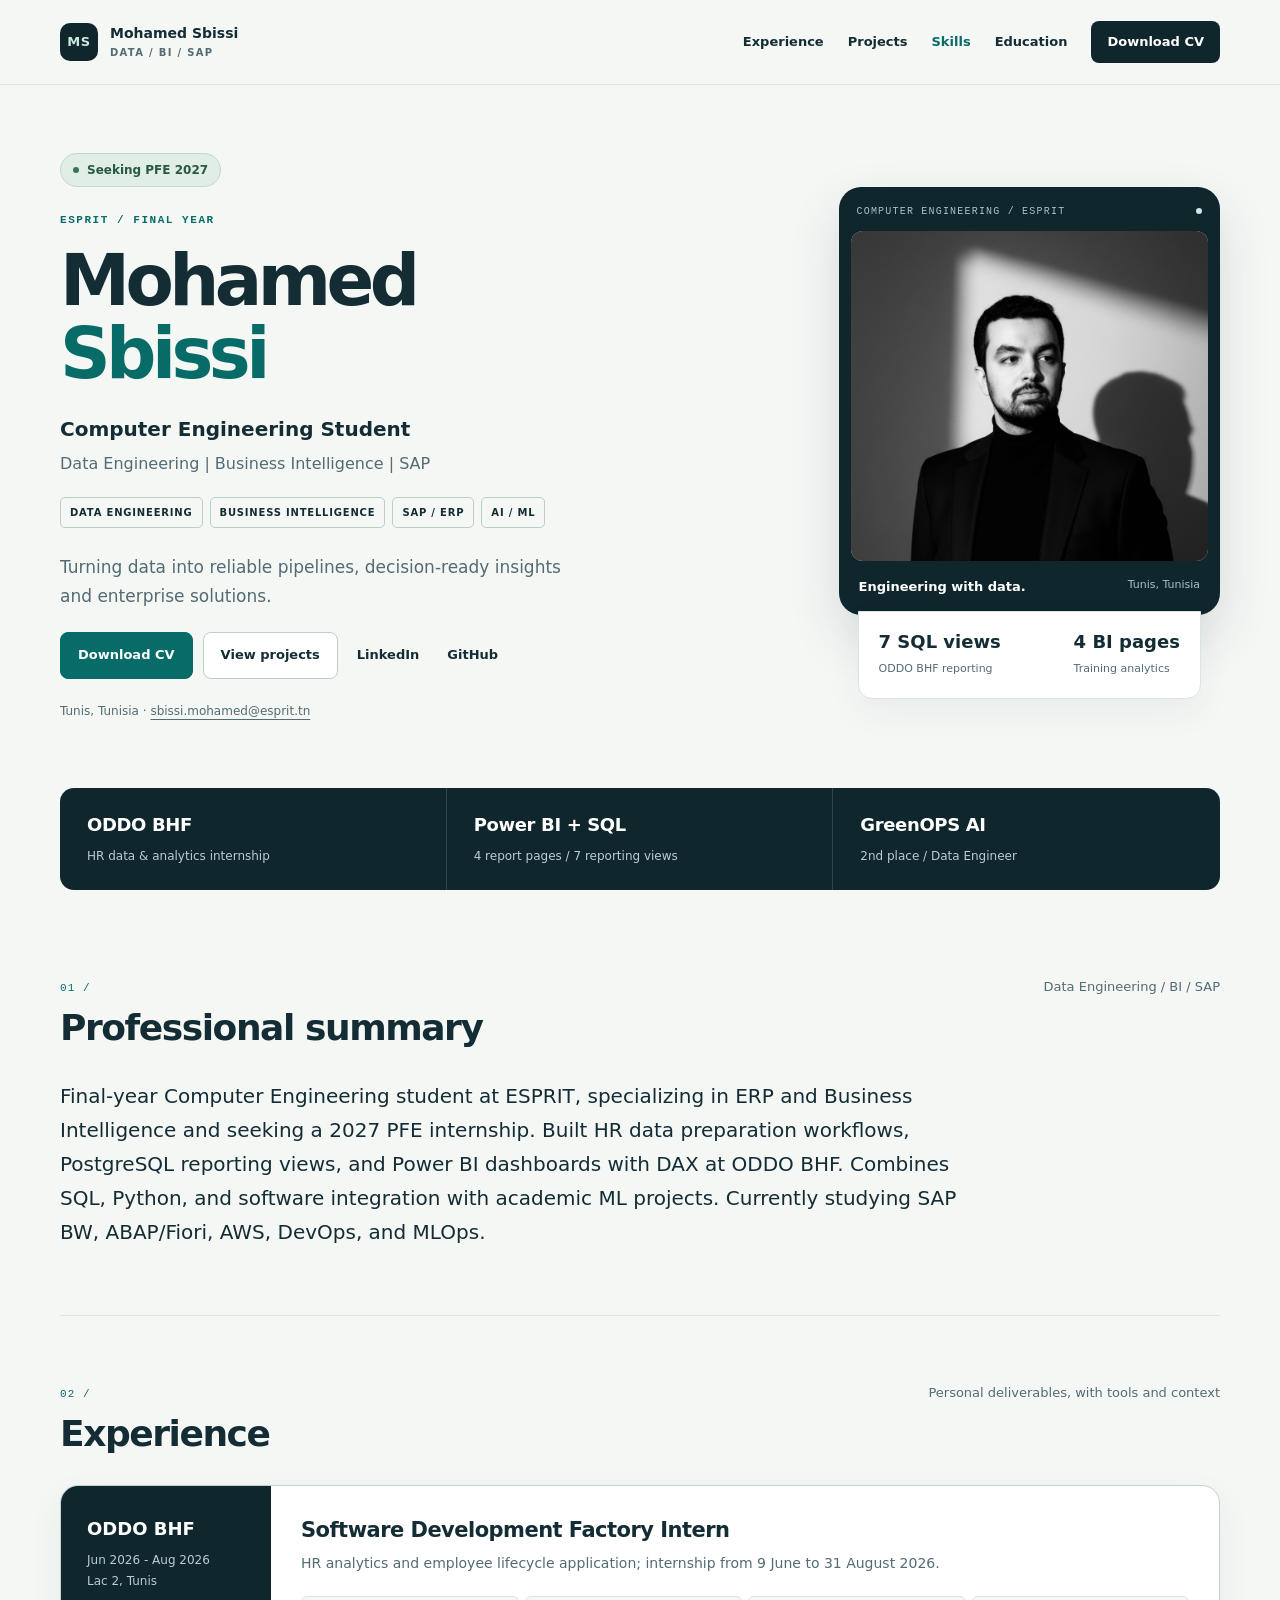
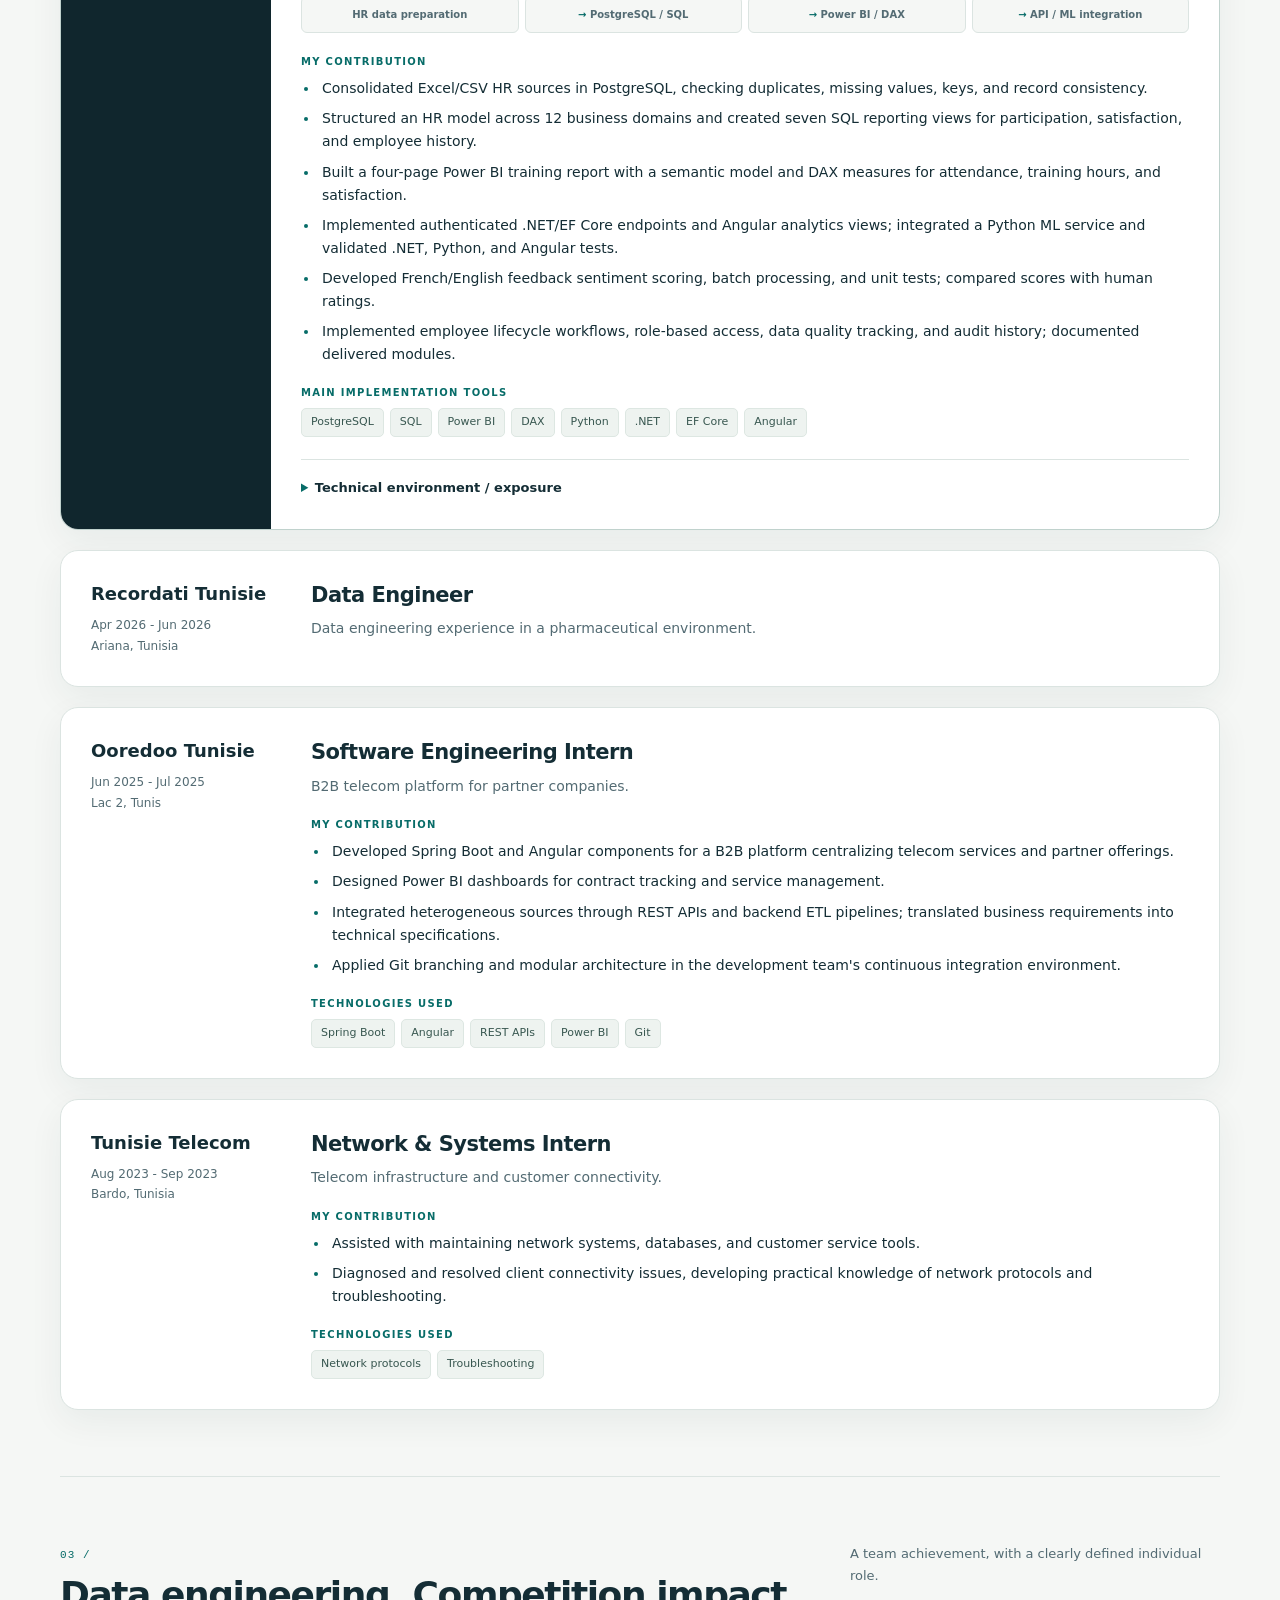
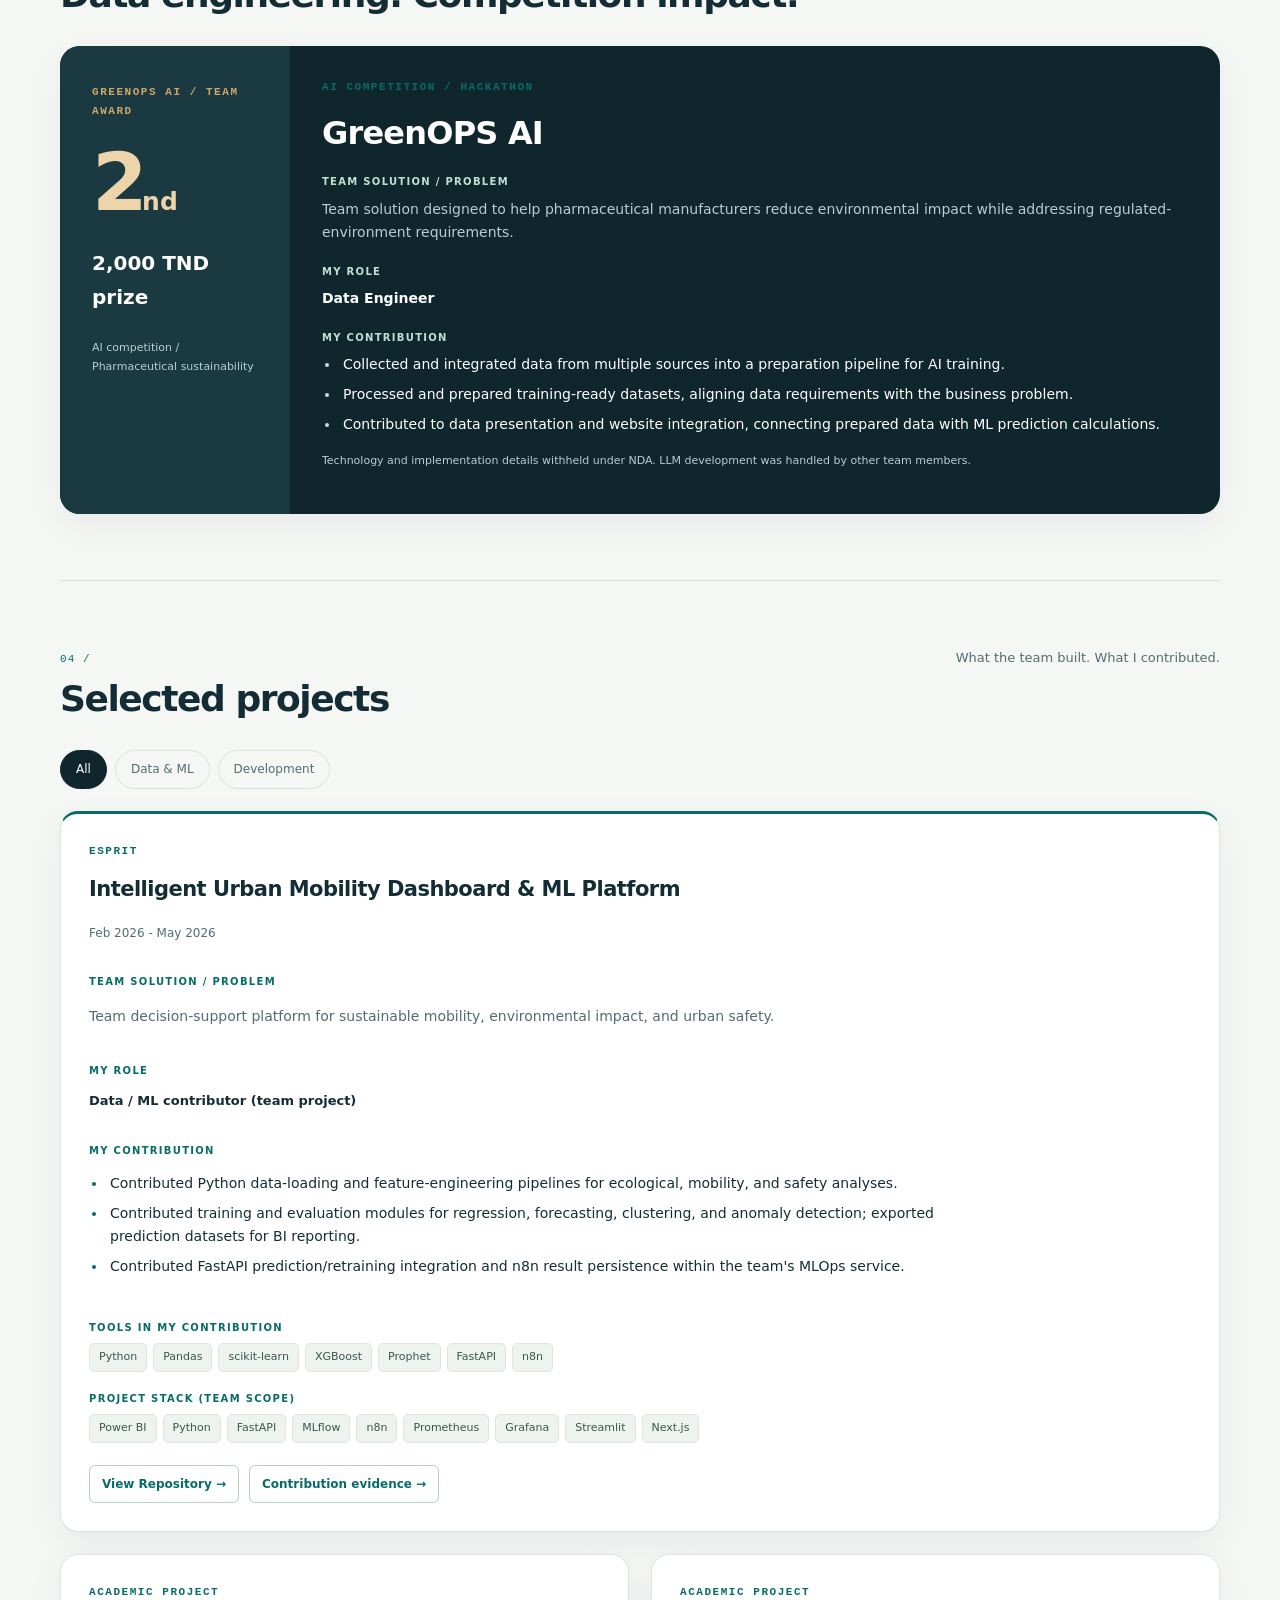
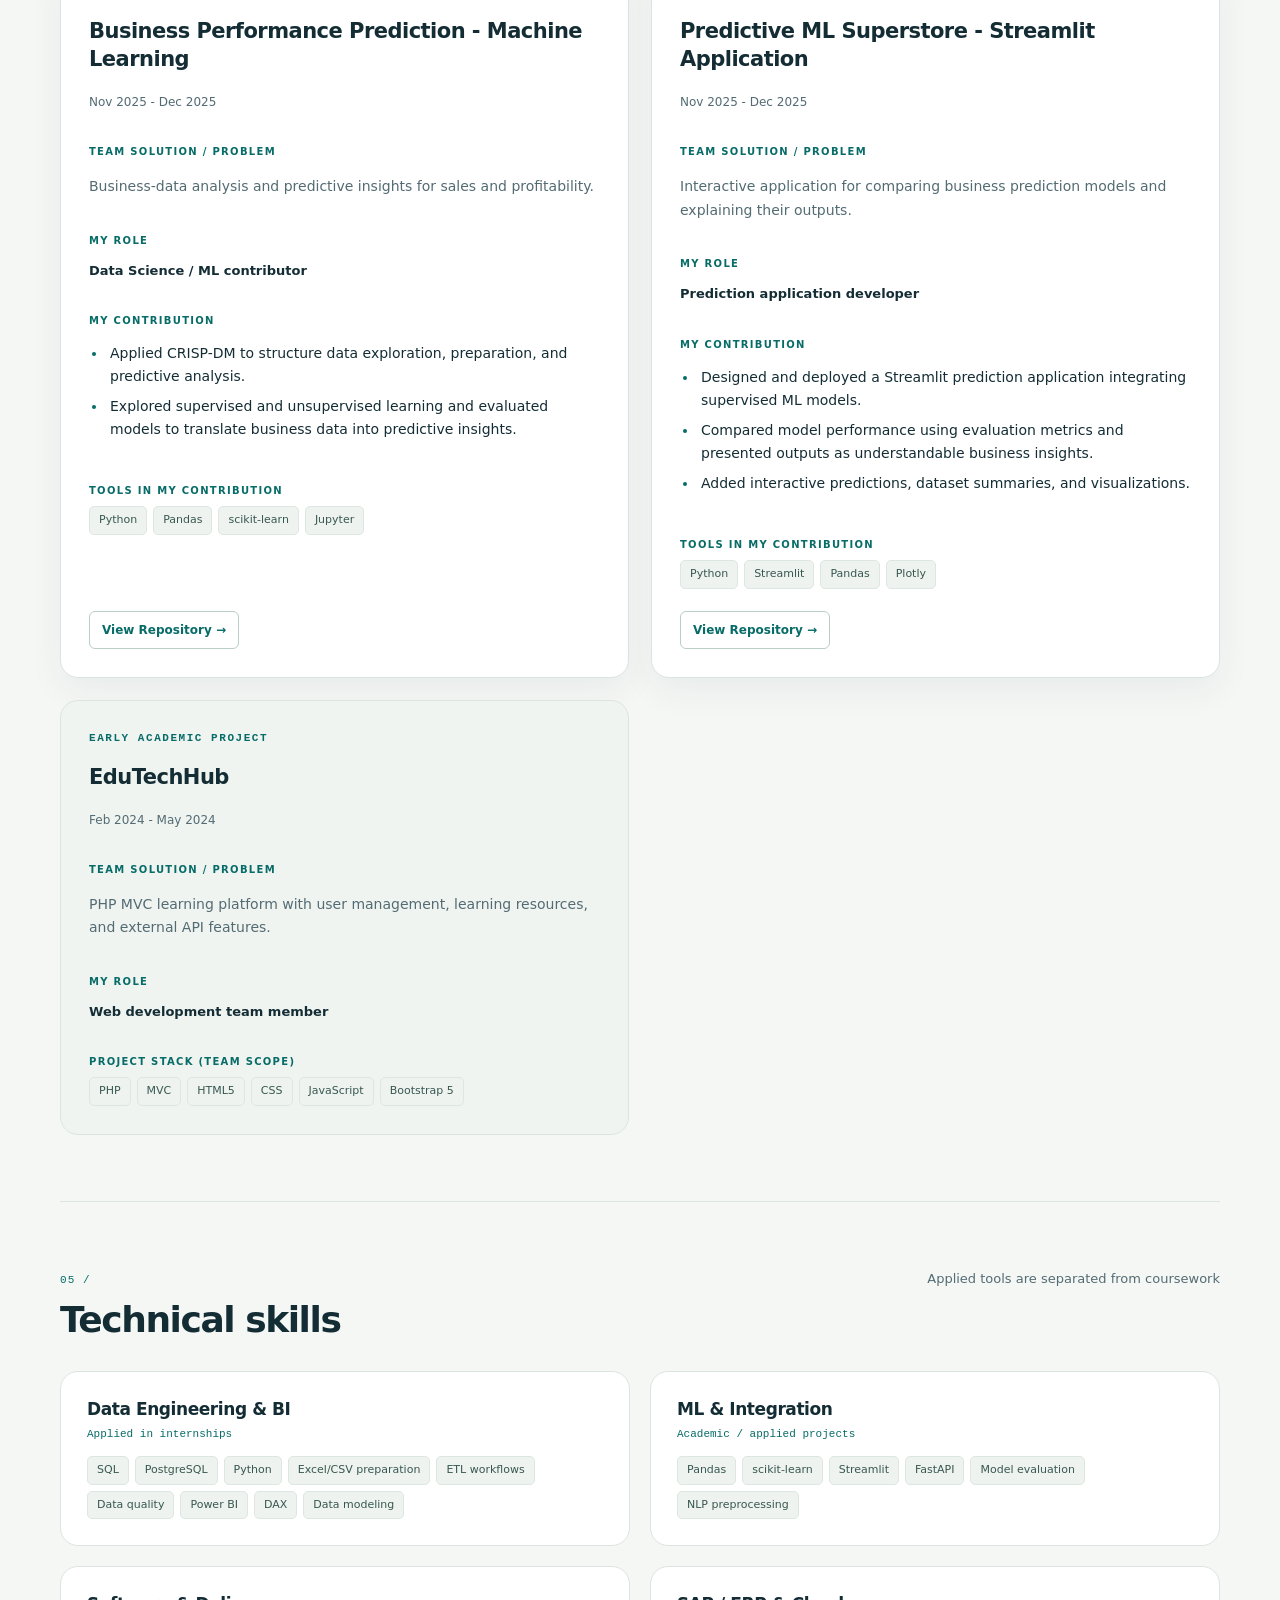
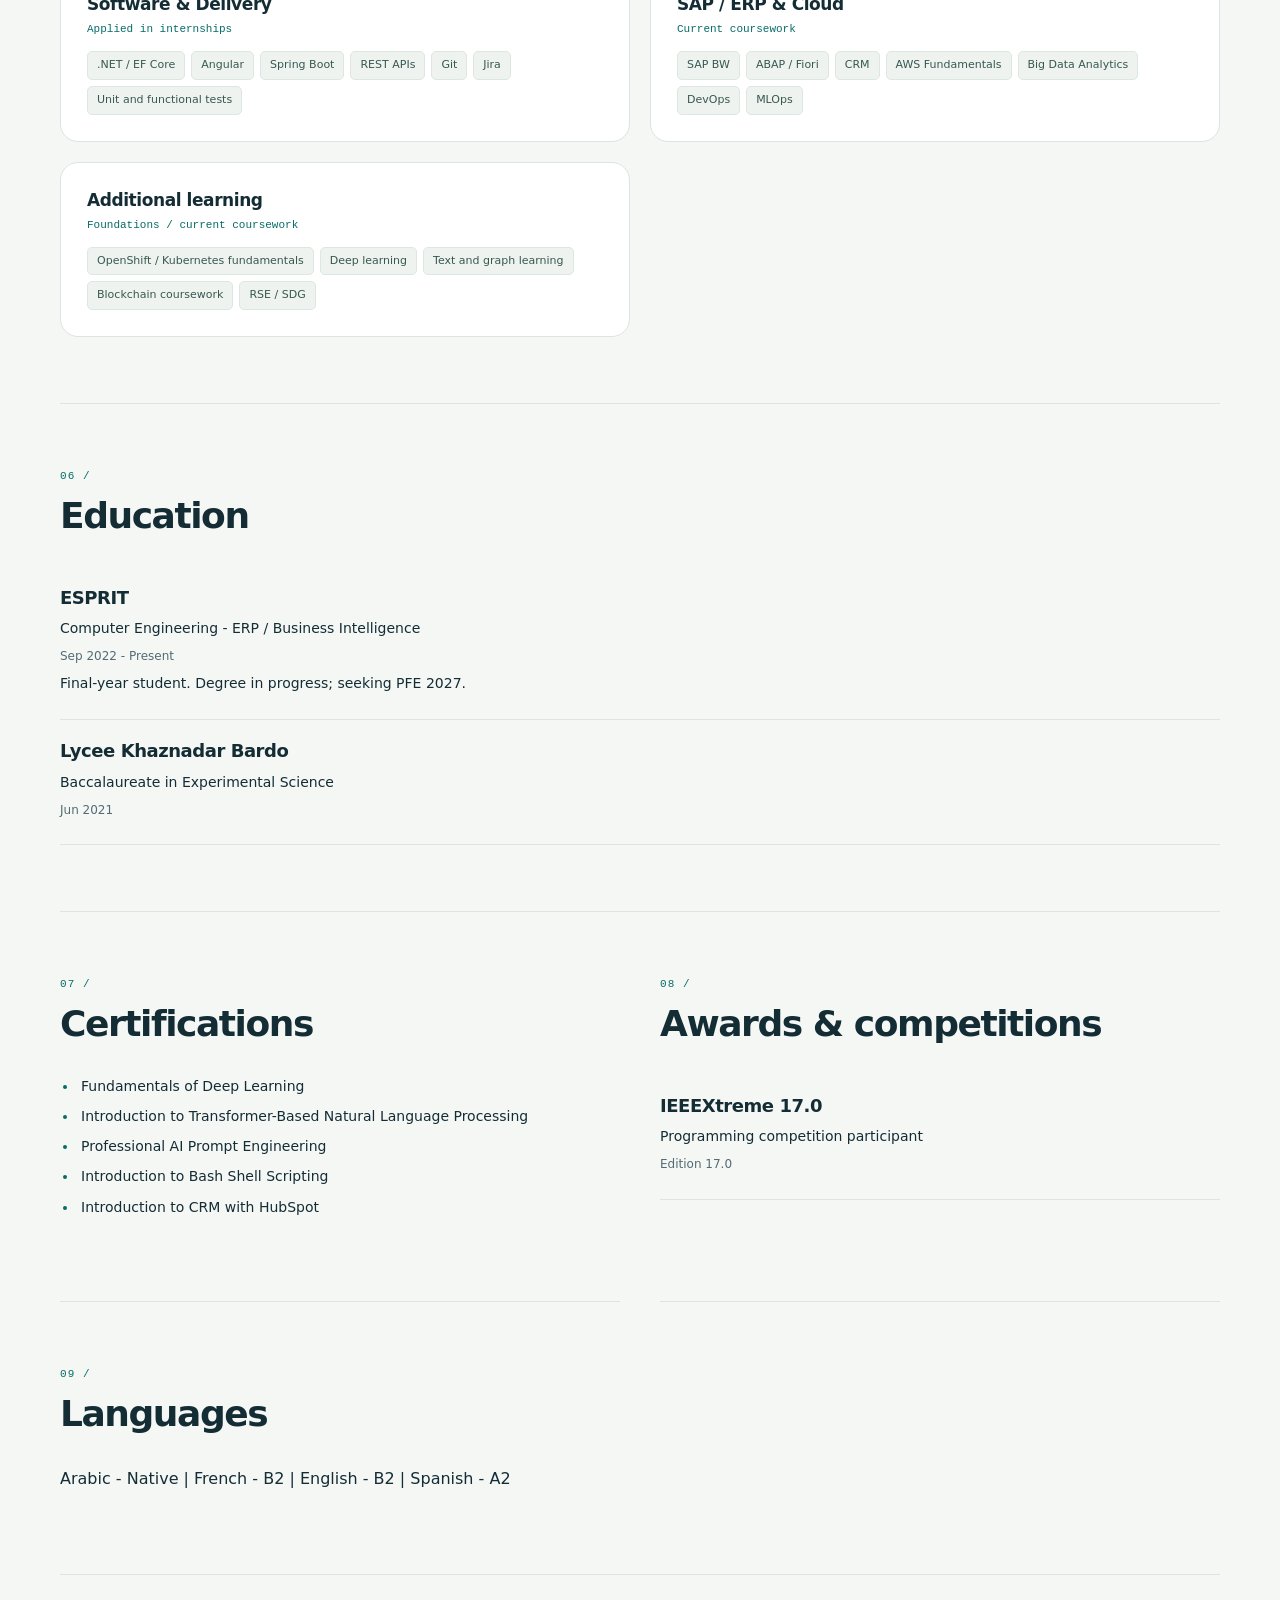
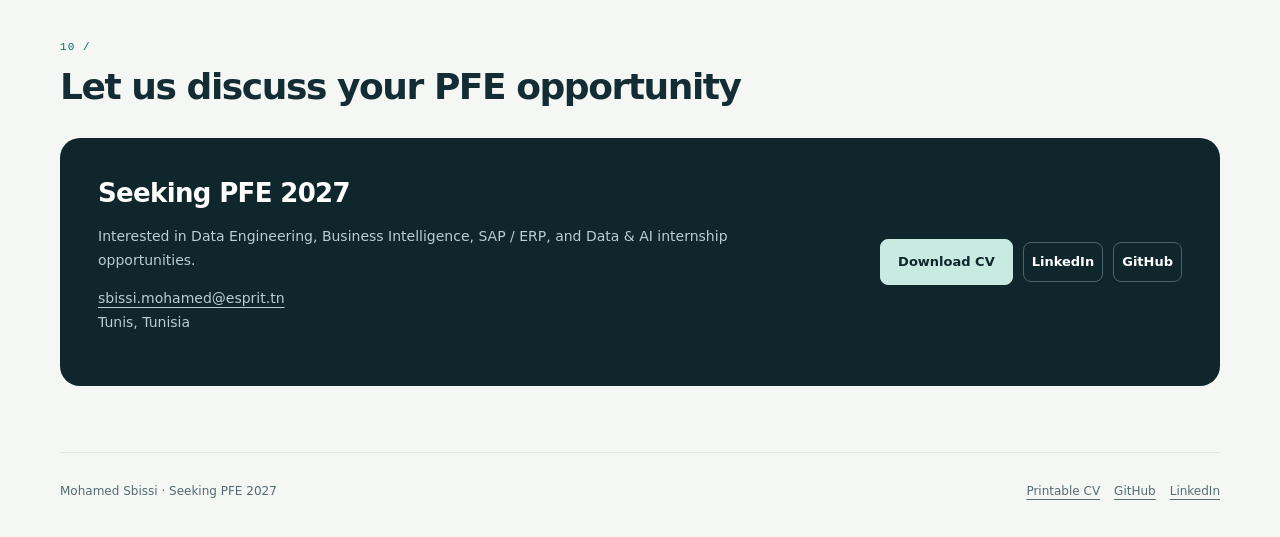
==== commit d524a152: "cv" ====
--- a/index.html
+++ b/index.html
@@ -1,638 +1,3 @@
 <!DOCTYPE html>
-<html lang="en">
-<head>
-<meta charset="UTF-8">
-<meta name="viewport" content="width=device-width, initial-scale=1.0">
-<title>Mohamed Sbissi — CV</title>
-<link href="https://fonts.googleapis.com/css2?family=Playfair+Display:ital,wght@0,400;0,700;0,900;1,400&family=Cormorant+Garamond:ital,wght@0,300;0,400;0,600;1,300&family=Courier+Prime:wght@400;700&display=swap" rel="stylesheet">
-<style>
-  :root {
-    --black: #080808;
-    --deep: #0e0e0e;
-    --card: #141414;
-    --border: #1f1f1f;
-    --gold: #c9a84c;
-    --gold-dim: #8a6f30;
-    --white: #f0ece4;
-    --grey: #888070;
-    --light: #c8c0b0;
-  }
 
-  * { margin: 0; padding: 0; box-sizing: border-box; }
-
-  body {
-    background: var(--black);
-    color: var(--white);
-    font-family: 'Cormorant Garamond', serif;
-    font-size: 17px;
-    line-height: 1.7;
-    min-height: 100vh;
-    overflow-x: hidden;
-  }
-
-  /* Grain overlay */
-  body::before {
-    content: '';
-    position: fixed;
-    inset: 0;
-    background-image: url("data:image/svg+xml,%3Csvg viewBox='0 0 256 256' xmlns='http://www.w3.org/2000/svg'%3E%3Cfilter id='noise'%3E%3CfeTurbulence type='fractalNoise' baseFrequency='0.9' numOctaves='4' stitchTiles='stitch'/%3E%3C/filter%3E%3Crect width='100%25' height='100%25' filter='url(%23noise)' opacity='0.04'/%3E%3C/svg%3E");
-    opacity: 0.35;
-    pointer-events: none;
-    z-index: 9999;
-  }
-
-  /* HERO */
-  .hero {
-    display: grid;
-    grid-template-columns: 1fr 1fr;
-    min-height: 100vh;
-    position: relative;
-  }
-
-  .hero-photo {
-    position: relative;
-    overflow: hidden;
-  }
-
-  .hero-photo img {
-    width: 100%;
-    height: 100%;
-    object-fit: cover;
-    object-position: top center;
-    filter: contrast(1.1) brightness(0.85);
-    display: block;
-  }
-
-  .hero-photo::after {
-    content: '';
-    position: absolute;
-    inset: 0;
-    background: linear-gradient(to right, transparent 60%, var(--black) 100%);
-  }
-
-  .hero-content {
-    display: flex;
-    flex-direction: column;
-    justify-content: center;
-    padding: 80px 60px 80px 40px;
-    position: relative;
-  }
-
-  .hero-content::before {
-    content: '';
-    position: absolute;
-    left: 0;
-    top: 10%;
-    height: 80%;
-    width: 1px;
-    background: linear-gradient(to bottom, transparent, var(--gold), transparent);
-  }
-
-  .tag {
-    font-family: 'Courier Prime', monospace;
-    font-size: 11px;
-    letter-spacing: 0.25em;
-    color: var(--gold);
-    text-transform: uppercase;
-    margin-bottom: 24px;
-    opacity: 0;
-    animation: fadeUp 1s 0.3s forwards;
-  }
-
-  h1 {
-    font-family: 'Playfair Display', serif;
-    font-size: clamp(3rem, 5vw, 5.5rem);
-    font-weight: 900;
-    line-height: 1;
-    letter-spacing: -0.02em;
-    margin-bottom: 8px;
-    opacity: 0;
-    animation: fadeUp 1s 0.5s forwards;
-  }
-
-  h1 em {
-    display: block;
-    font-style: italic;
-    font-weight: 400;
-    color: var(--gold);
-    font-size: 0.55em;
-    letter-spacing: 0.05em;
-  }
-
-  .title-role {
-    font-family: 'Courier Prime', monospace;
-    font-size: 13px;
-    color: var(--grey);
-    letter-spacing: 0.2em;
-    text-transform: uppercase;
-    margin-bottom: 40px;
-    opacity: 0;
-    animation: fadeUp 1s 0.7s forwards;
-  }
-
-  .contact-list {
-    list-style: none;
-    display: flex;
-    flex-direction: column;
-    gap: 8px;
-    opacity: 0;
-    animation: fadeUp 1s 0.9s forwards;
-  }
-
-  .contact-list li {
-    font-family: 'Courier Prime', monospace;
-    font-size: 12px;
-    color: var(--light);
-    display: flex;
-    align-items: center;
-    gap: 12px;
-  }
-
-  .contact-list li::before {
-    content: '—';
-    color: var(--gold-dim);
-  }
-
-  .contact-list a {
-    color: var(--light);
-    text-decoration: none;
-    border-bottom: 1px solid var(--border);
-    transition: color 0.3s, border-color 0.3s;
-  }
-
-  .contact-list a:hover {
-    color: var(--gold);
-    border-color: var(--gold-dim);
-  }
-
-  /* MAIN CONTENT */
-  .content {
-    max-width: 1100px;
-    margin: 0 auto;
-    padding: 100px 40px;
-  }
-
-  .divider {
-    display: flex;
-    align-items: center;
-    gap: 20px;
-    margin-bottom: 60px;
-  }
-
-  .divider-label {
-    font-family: 'Courier Prime', monospace;
-    font-size: 10px;
-    letter-spacing: 0.35em;
-    color: var(--gold);
-    text-transform: uppercase;
-    white-space: nowrap;
-  }
-
-  .divider-line {
-    flex: 1;
-    height: 1px;
-    background: linear-gradient(to right, var(--gold-dim), transparent);
-  }
-
-  /* SUMMARY */
-  .summary {
-    margin-bottom: 100px;
-  }
-
-  .summary p {
-    font-size: 22px;
-    font-weight: 300;
-    font-style: italic;
-    color: var(--light);
-    max-width: 760px;
-    line-height: 1.8;
-    border-left: 2px solid var(--gold);
-    padding-left: 30px;
-  }
-
-  /* SKILLS */
-  .skills {
-    margin-bottom: 100px;
-  }
-
-  .skills-grid {
-    display: grid;
-    grid-template-columns: repeat(2, 1fr);
-    gap: 2px;
-  }
-
-  .skill-card {
-    background: var(--card);
-    border: 1px solid var(--border);
-    padding: 28px 32px;
-    transition: border-color 0.3s, background 0.3s;
-    position: relative;
-    overflow: hidden;
-  }
-
-  .skill-card::before {
-    content: '';
-    position: absolute;
-    top: 0; left: 0;
-    width: 3px; height: 100%;
-    background: var(--gold);
-    transform: scaleY(0);
-    transition: transform 0.3s;
-    transform-origin: bottom;
-  }
-
-  .skill-card:hover::before { transform: scaleY(1); }
-  .skill-card:hover { border-color: var(--gold-dim); background: #181818; }
-
-  .skill-card h3 {
-    font-family: 'Courier Prime', monospace;
-    font-size: 10px;
-    letter-spacing: 0.3em;
-    color: var(--gold);
-    text-transform: uppercase;
-    margin-bottom: 12px;
-  }
-
-  .skill-card p {
-    font-size: 15px;
-    color: var(--light);
-    line-height: 1.6;
-  }
-
-  /* EXPERIENCE */
-  .experience {
-    margin-bottom: 100px;
-  }
-
-  .exp-item {
-    display: grid;
-    grid-template-columns: 200px 1fr;
-    gap: 40px;
-    margin-bottom: 60px;
-    padding-bottom: 60px;
-    border-bottom: 1px solid var(--border);
-    position: relative;
-  }
-
-  .exp-item:last-child { border-bottom: none; }
-
-  .exp-meta {
-    text-align: right;
-    padding-top: 4px;
-  }
-
-  .exp-company {
-    font-family: 'Playfair Display', serif;
-    font-size: 18px;
-    color: var(--gold);
-    margin-bottom: 4px;
-  }
-
-  .exp-period {
-    font-family: 'Courier Prime', monospace;
-    font-size: 11px;
-    color: var(--grey);
-    letter-spacing: 0.1em;
-  }
-
-  .exp-location {
-    font-size: 13px;
-    color: var(--grey);
-    margin-top: 4px;
-  }
-
-  .exp-body h3 {
-    font-family: 'Playfair Display', serif;
-    font-size: 24px;
-    font-weight: 700;
-    margin-bottom: 16px;
-    color: var(--white);
-  }
-
-  .exp-body ul {
-    list-style: none;
-    display: flex;
-    flex-direction: column;
-    gap: 10px;
-  }
-
-  .exp-body ul li {
-    font-size: 16px;
-    color: var(--light);
-    padding-left: 20px;
-    position: relative;
-  }
-
-  .exp-body ul li::before {
-    content: '›';
-    position: absolute;
-    left: 0;
-    color: var(--gold);
-  }
-
-  /* EDUCATION */
-  .education {
-    margin-bottom: 100px;
-  }
-
-  .edu-item {
-    padding: 32px;
-    border: 1px solid var(--border);
-    background: var(--card);
-    margin-bottom: 16px;
-    display: grid;
-    grid-template-columns: 1fr auto;
-    gap: 20px;
-    align-items: start;
-    transition: border-color 0.3s;
-  }
-
-  .edu-item:hover { border-color: var(--gold-dim); }
-
-  .edu-school {
-    font-family: 'Playfair Display', serif;
-    font-size: 20px;
-    color: var(--gold);
-    margin-bottom: 4px;
-  }
-
-  .edu-degree {
-    font-size: 15px;
-    color: var(--light);
-  }
-
-  .edu-year {
-    font-family: 'Courier Prime', monospace;
-    font-size: 12px;
-    color: var(--grey);
-    text-align: right;
-    white-space: nowrap;
-  }
-
-  /* BOTTOM GRID */
-  .bottom-grid {
-    display: grid;
-    grid-template-columns: 1fr 1fr;
-    gap: 40px;
-    margin-bottom: 100px;
-  }
-
-  .section-title {
-    font-family: 'Playfair Display', serif;
-    font-size: 32px;
-    font-weight: 700;
-    margin-bottom: 30px;
-  }
-
-  .cert-list, .lang-list {
-    list-style: none;
-    display: flex;
-    flex-direction: column;
-    gap: 12px;
-  }
-
-  .cert-list li {
-    font-size: 15px;
-    color: var(--light);
-    padding: 14px 20px;
-    border-left: 2px solid var(--border);
-    transition: border-color 0.3s;
-  }
-
-  .cert-list li:hover { border-color: var(--gold); }
-
-  .lang-item {
-    display: flex;
-    align-items: center;
-    justify-content: space-between;
-    padding: 16px 0;
-    border-bottom: 1px solid var(--border);
-  }
-
-  .lang-name {
-    font-family: 'Playfair Display', serif;
-    font-size: 20px;
-    font-style: italic;
-  }
-
-  .lang-level {
-    font-family: 'Courier Prime', monospace;
-    font-size: 11px;
-    color: var(--gold);
-    letter-spacing: 0.15em;
-    text-transform: uppercase;
-  }
-
-  /* FOOTER */
-  footer {
-    border-top: 1px solid var(--border);
-    padding: 40px;
-    text-align: center;
-    max-width: 1100px;
-    margin: 0 auto;
-  }
-
-  footer p {
-    font-family: 'Courier Prime', monospace;
-    font-size: 11px;
-    color: var(--grey);
-    letter-spacing: 0.2em;
-  }
-
-  /* ANIMATIONS */
-  @keyframes fadeUp {
-    from { opacity: 0; transform: translateY(20px); }
-    to { opacity: 1; transform: translateY(0); }
-  }
-
-  .reveal {
-    opacity: 0;
-    transform: translateY(30px);
-    transition: opacity 0.8s, transform 0.8s;
-  }
-
-  .reveal.visible {
-    opacity: 1;
-    transform: none;
-  }
-
-  @media (max-width: 768px) {
-    .hero { grid-template-columns: 1fr; }
-    .hero-photo { height: 60vh; }
-    .hero-photo::after { background: linear-gradient(to bottom, transparent 60%, var(--black) 100%); }
-    .hero-content { padding: 40px 30px; }
-    .hero-content::before { display: none; }
-    .skills-grid { grid-template-columns: 1fr; }
-    .exp-item { grid-template-columns: 1fr; }
-    .exp-meta { text-align: left; }
-    .bottom-grid { grid-template-columns: 1fr; }
-    .content { padding: 60px 24px; }
-  }
-</style>
-</head>
-<body>
-
-<!-- HERO -->
-<section class="hero">
-  <div class="hero-photo">
-    <img src="[data-uri]" alt="Mohamed Sbissi">
-  </div>
-  <div class="hero-content">
-    <p class="tag">Portfolio · CV · 2025</p>
-    <h1>Mohamed<em>Sbissi</em></h1>
-    <p class="title-role">BI & Data Analyst · ERP Engineer · Software Developer</p>
-    <ul class="contact-list">
-      <li>Tunis, Tunisia</li>
-      <li><a href="mailto:sbissimohamed9@gmail.com">sbissimohamed9@gmail.com</a></li>
-      <li><a href="#">LinkedIn</a> · <a href="#">Portfolio / GitHub</a></li>
-    </ul>
-  </div>
-</section>
-
-<!-- MAIN CONTENT -->
-<main class="content">
-
-  <!-- SUMMARY -->
-  <div class="divider reveal">
-    <span class="divider-label">Profile</span>
-    <div class="divider-line"></div>
-  </div>
-  <section class="summary reveal">
-    <p>Aspiring Business Intelligence &amp; Data Analyst and current ERP/BI Engineering student at ESPRIT. Proven experience in developing B2B platforms, integrating complex data sources, and building interactive dashboards. Technical proficiency in SQL, Power BI, and Python with a strong foundation in software engineering and network infrastructure.</p>
-  </section>
-
-  <!-- SKILLS -->
-  <div class="divider reveal">
-    <span class="divider-label">Technical Skills</span>
-    <div class="divider-line"></div>
-  </div>
-  <section class="skills reveal">
-    <div class="skills-grid">
-      <div class="skill-card">
-        <h3>Data Analysis &amp; BI</h3>
-        <p>SQL, Power BI, Python (Pandas, Streamlit), Predictive Analytics, Model Evaluation</p>
-      </div>
-      <div class="skill-card">
-        <h3>ERP &amp; Software</h3>
-        <p>Spring Boot, Angular, CRM (HubSpot), ERP Systems, API Integration</p>
-      </div>
-      <div class="skill-card">
-        <h3>Tools &amp; Scripting</h3>
-        <p>Git, Bash Shell Scripting, C, Arduino Platform</p>
-      </div>
-      <div class="skill-card">
-        <h3>Core Competencies</h3>
-        <p>Data Modeling, ETL Processes, Dashboard Development, Clean Code, Troubleshooting</p>
-      </div>
-    </div>
-  </section>
-
-  <!-- EXPERIENCE -->
-  <div class="divider reveal">
-    <span class="divider-label">Experience</span>
-    <div class="divider-line"></div>
-  </div>
-  <section class="experience">
-    <div class="exp-item reveal">
-      <div class="exp-meta">
-        <div class="exp-company">Ooredoo Tunisie</div>
-        <div class="exp-period">Jun 2025 – Aug 2025</div>
-        <div class="exp-location">Tunis, Tunisia</div>
-      </div>
-      <div class="exp-body">
-        <h3>Software Engineering Intern</h3>
-        <ul>
-          <li>Developed a B2B web platform using Spring Boot and Angular to centralize telecommunications services and partner offerings.</li>
-          <li>Built interactive dashboards for contract tracking and service management, improving data visibility for client activities.</li>
-          <li>Integrated multiple data sources and optimized backend processes for reliable, high-speed information flow.</li>
-          <li>Collaborated with cross-functional teams to refine business requirements and enhance user experience.</li>
-          <li>Applied Git versioning and modular architecture within a production environment following clean code principles.</li>
-        </ul>
-      </div>
-    </div>
-    <div class="exp-item reveal">
-      <div class="exp-meta">
-        <div class="exp-company">Tunisie Telecom</div>
-        <div class="exp-period">Aug 2023 – Sep 2023</div>
-        <div class="exp-location">Tunis, Tunisia</div>
-      </div>
-      <div class="exp-body">
-        <h3>Network &amp; Systems Intern</h3>
-        <ul>
-          <li>Maintained and updated network systems and databases used for customer service and internal operations.</li>
-          <li>Monitored system performance proactively to identify and report anomalies to the technical team.</li>
-          <li>Diagnosed connectivity issues for clients, ensuring continuous service delivery and high customer satisfaction.</li>
-          <li>Documented technical procedures and workflows to improve internal efficiency and knowledge sharing.</li>
-        </ul>
-      </div>
-    </div>
-  </section>
-
-  <!-- EDUCATION -->
-  <div class="divider reveal">
-    <span class="divider-label">Education</span>
-    <div class="divider-line"></div>
-  </div>
-  <section class="education reveal">
-    <div class="edu-item">
-      <div>
-        <div class="edu-school">ESPRIT</div>
-        <div class="edu-degree">Engineering Degree in ERP / Business Intelligence</div>
-        <div class="edu-degree" style="color:var(--grey); font-size:14px;">Bachelor in Computer Engineering (ERP/BI) — Graduated Sep 2022</div>
-      </div>
-      <div class="edu-year">Sep 2022<br>— Present</div>
-    </div>
-    <div class="edu-item">
-      <div>
-        <div class="edu-school">Lycée Khaznadar Bardo</div>
-        <div class="edu-degree">Baccalaureate in Experimental Science</div>
-      </div>
-      <div class="edu-year">June 2021</div>
-    </div>
-  </section>
-
-  <!-- CERTS + LANGUAGES -->
-  <div class="bottom-grid">
-    <div>
-      <div class="divider reveal"><span class="divider-label">Certifications &amp; Awards</span><div class="divider-line"></div></div>
-      <ul class="cert-list reveal">
-        <li>Professional AI Prompt Engineering</li>
-        <li>Introduction to Bash Shell Scripting</li>
-        <li>Combine Data from Multiple SQL Tables</li>
-        <li>Introduction to CRM with HubSpot</li>
-        <li>🏆 IEEEXtreme 17.0 Programming Competition Participant</li>
-      </ul>
-    </div>
-    <div>
-      <div class="divider reveal"><span class="divider-label">Languages</span><div class="divider-line"></div></div>
-      <ul class="lang-list reveal">
-        <li class="lang-item"><span class="lang-name">Arabic</span><span class="lang-level">Native</span></li>
-        <li class="lang-item"><span class="lang-name">French</span><span class="lang-level">B2 · Professional</span></li>
-        <li class="lang-item"><span class="lang-name">English</span><span class="lang-level">B2 · Professional</span></li>
-        <li class="lang-item"><span class="lang-name">Spanish</span><span class="lang-level">A2 · Elementary</span></li>
-      </ul>
-    </div>
-  </div>
-
-</main>
-
-<footer>
-  <p>Mohamed Sbissi · ERP/BI Engineering · ESPRIT · Tunis, Tunisia · 2025</p>
-</footer>
-
-<script>
-  // Scroll reveal
-  const observer = new IntersectionObserver((entries) => {
-    entries.forEach(e => {
-      if (e.isIntersecting) {
-        e.target.classList.add('visible');
-        observer.unobserve(e.target);
-      }
-    });
-  }, { threshold: 0.1 });
-
-  document.querySelectorAll('.reveal').forEach(el => observer.observe(el));
-</script>
-
-</body>
-</html>
+<html lang="en"><head><meta charset="utf-8"/><meta content="width=device-width,initial-scale=1" name="viewport"/><title>Mohamed Sbissi | Data Engineering - BI - SAP</title><meta content="Computer Engineering student at ESPRIT seeking PFE 2027 in Data Engineering, Business Intelligence, SAP/ERP and Data &amp; AI." name="description"/><meta content="#10262d" name="theme-color"/><meta content="website" property="og:type"/><meta content="Mohamed Sbissi | Data Engineering - BI - SAP" property="og:title"/><meta content="Computer Engineering student at ESPRIT seeking PFE 2027 in Data Engineering, Business Intelligence, SAP/ERP and Data &amp; AI." property="og:description"/><meta content="https://mohasbissi01.github.io/cv/" property="og:url"/><meta content="https://mohasbissi01.github.io/cv/assets/images/portrait.jpg" property="og:image"/><meta content="Portrait of Mohamed Sbissi" property="og:image:alt"/><meta content="summary" name="twitter:card"/><link href="https://mohasbissi01.github.io/cv/" rel="canonical"/><link href="css/style.css" rel="stylesheet"/><link href="css/responsive.css" rel="stylesheet"/><link href="css/print.css" rel="stylesheet"/><script type="application/ld+json">{"@context": "https://schema.org", "@type": "Person", "name": "Mohamed Sbissi", "jobTitle": "Computer Engineering Student", "email": "sbissi.mohamed@esprit.tn", "url": "https://mohasbissi01.github.io/cv/", "sameAs": ["https://www.linkedin.com/in/mohamed-sbissi", "https://github.com/MOHAsbissi01"]}</script></head><body><a class="skip" href="#main">Skip to content</a><header class="site-header"><div class="wrap header-inner"><a class="brand" href="#main"><span aria-hidden="true" class="brand-mark">MS</span><span class="brand-name">Mohamed Sbissi<span class="brand-subtitle">Data / BI / SAP</span></span></a><button aria-controls="main-navigation" aria-expanded="false" class="menu-toggle" type="button">Menu</button><nav aria-label="Main navigation" id="main-navigation"><a href="#experience">Experience</a><a href="#projects">Projects</a><a href="#skills">Skills</a><a href="#education">Education</a><a class="nav-download" download="Mohamed-Sbissi-CV.pdf" href="assets/cv/CV.pdf">Download CV</a></nav></div></header><main class="wrap" id="main"><section aria-labelledby="name" class="hero"><div><span class="availability">Seeking PFE 2027</span><p class="eyebrow">ESPRIT / FINAL YEAR</p><h1 id="name">Mohamed <span>Sbissi</span></h1><p class="hero-role">Computer Engineering Student</p><p class="hero-focus">Data Engineering | Business Intelligence | SAP</p><div aria-label="Core domains" class="domain-tags"><span>Data Engineering</span><span>Business Intelligence</span><span>SAP / ERP</span><span>AI / ML</span></div><p class="hero-intro">Turning data into reliable pipelines, decision-ready insights and enterprise solutions.</p><div class="actions"><a class="button" download="Mohamed-Sbissi-CV.pdf" href="assets/cv/CV.pdf">Download CV</a><a class="button secondary" href="#projects">View projects</a><a class="button social" href="https://www.linkedin.com/in/mohamed-sbissi">LinkedIn</a><a class="button social" href="https://github.com/MOHAsbissi01">GitHub</a></div><p class="hero-meta">Tunis, Tunisia · <a href="mailto:sbissi.mohamed@esprit.tn">sbissi.mohamed@esprit.tn</a></p></div><aside aria-label="Profile and internship evidence" class="hero-visual"><div class="visual-frame"><div class="frame-top"><span>Computer Engineering / ESPRIT</span><span aria-hidden="true"></span></div><img alt="Portrait of Mohamed Sbissi" class="portrait" height="330" src="assets/images/portrait.jpg" width="340"/><div class="frame-caption"><strong>Engineering with data.</strong><span>Tunis, Tunisia</span></div></div><div class="visual-note"><div><strong>7 SQL views</strong><small>ODDO BHF reporting</small></div><div><strong>4 BI pages</strong><small>Training analytics</small></div></div></aside></section><div aria-label="Selected achievements" class="quick-facts"><div><strong>ODDO BHF</strong><span>HR data &amp; analytics internship</span></div><div><strong>Power BI + SQL</strong><span>4 report pages / 7 reporting views</span></div><div><strong>GreenOPS AI</strong><span>2nd place / Data Engineer</span></div></div><section aria-labelledby="about-heading" class="section" id="about"><div class="section-heading"><h2 data-number="01 /" id="about-heading">Professional summary</h2><p>Data Engineering / BI / SAP</p></div><p class="summary-text">Final-year Computer Engineering student at ESPRIT, specializing in ERP and Business Intelligence and seeking a 2027 PFE internship. Built HR data preparation workflows, PostgreSQL reporting views, and Power BI dashboards with DAX at ODDO BHF. Combines SQL, Python, and software integration with academic ML projects. Currently studying SAP BW, ABAP/Fiori, AWS, DevOps, and MLOps.</p></section><section aria-labelledby="experience-heading" class="section" id="experience"><div class="section-heading"><h2 data-number="02 /" id="experience-heading">Experience</h2><p>Personal deliverables, with tools and context</p></div><div class="timeline"><article class="experience featured-experience" id="experience-oddo"><div class="meta"><p class="company">ODDO BHF</p><p class="date">Jun 2026 - Aug 2026</p><p class="location">Lac 2, Tunis</p></div><div class="experience-body"><h3>Software Development Factory Intern</h3><p class="context">HR analytics and employee lifecycle application; internship from 9 June to 31 August 2026.</p><div aria-label="Delivered analytics workflow" class="delivery-flow"><span>HR data preparation</span><span>PostgreSQL / SQL</span><span>Power BI / DAX</span><span>API / ML integration</span></div><p class="label">My contribution</p><ul class="contribution"><li>Consolidated Excel/CSV HR sources in PostgreSQL, checking duplicates, missing values, keys, and record consistency.</li><li>Structured an HR model across 12 business domains and created seven SQL reporting views for participation, satisfaction, and employee history.</li><li>Built a four-page Power BI training report with a semantic model and DAX measures for attendance, training hours, and satisfaction.</li><li>Implemented authenticated .NET/EF Core endpoints and Angular analytics views; integrated a Python ML service and validated .NET, Python, and Angular tests.</li><li>Developed French/English feedback sentiment scoring, batch processing, and unit tests; compared scores with human ratings.</li><li>Implemented employee lifecycle workflows, role-based access, data quality tracking, and audit history; documented delivered modules.</li></ul><p class="label">Main implementation tools</p><div class="stack"><span class="chip">PostgreSQL</span><span class="chip">SQL</span><span class="chip">Power BI</span><span class="chip">DAX</span><span class="chip">Python</span><span class="chip">.NET</span><span class="chip">EF Core</span><span class="chip">Angular</span></div><details class="technical-environment"><summary>Technical environment / exposure</summary><p>Technical environment / exposure. These tools belong to the broader internship context; implementation ownership and depth of use are not claimed.</p><div class="environment-grid"><div class="environment-category"><h4>Data &amp; Messaging</h4><div class="stack"><span class="chip">Apache Kafka</span></div></div><div class="environment-category"><h4>Backend &amp; Integration</h4><div class="stack"><span class="chip">Node.js</span><span class="chip">WebSockets</span><span class="chip">Spring Batch</span><span class="chip">Camunda</span></div></div><div class="environment-category"><h4>DevOps &amp; Infrastructure</h4><div class="stack"><span class="chip">OpenShift</span><span class="chip">Helm</span><span class="chip">Nginx</span></div></div><div class="environment-category"><h4>Security &amp; Identity</h4><div class="stack"><span class="chip">Keycloak</span></div></div><div class="environment-category"><h4>Observability &amp; Logging</h4><div class="stack"><span class="chip">ELK Stack</span></div></div><div class="environment-category"><h4>Other integrations</h4><div class="stack"><span class="chip">Bot-related development / integration</span></div></div></div></details></div></article><article class="experience" id="experience-recordati"><div class="meta"><p class="company">Recordati Tunisie</p><p class="date">Apr 2026 - Jun 2026</p><p class="location">Ariana, Tunisia</p></div><div class="experience-body"><h3>Data Engineer</h3><p class="context">Data engineering experience in a pharmaceutical environment.</p></div></article><article class="experience" id="experience-ooredoo"><div class="meta"><p class="company">Ooredoo Tunisie</p><p class="date">Jun 2025 - Jul 2025</p><p class="location">Lac 2, Tunis</p></div><div class="experience-body"><h3>Software Engineering Intern</h3><p class="context">B2B telecom platform for partner companies.</p><p class="label">My contribution</p><ul class="contribution"><li>Developed Spring Boot and Angular components for a B2B platform centralizing telecom services and partner offerings.</li><li>Designed Power BI dashboards for contract tracking and service management.</li><li>Integrated heterogeneous sources through REST APIs and backend ETL pipelines; translated business requirements into technical specifications.</li><li>Applied Git branching and modular architecture in the development team's continuous integration environment.</li></ul><p class="label">Technologies used</p><div class="stack"><span class="chip">Spring Boot</span><span class="chip">Angular</span><span class="chip">REST APIs</span><span class="chip">Power BI</span><span class="chip">Git</span></div></div></article><article class="experience" id="experience-telecom"><div class="meta"><p class="company">Tunisie Telecom</p><p class="date">Aug 2023 - Sep 2023</p><p class="location">Bardo, Tunisia</p></div><div class="experience-body"><h3>Network &amp; Systems Intern</h3><p class="context">Telecom infrastructure and customer connectivity.</p><p class="label">My contribution</p><ul class="contribution"><li>Assisted with maintaining network systems, databases, and customer service tools.</li><li>Diagnosed and resolved client connectivity issues, developing practical knowledge of network protocols and troubleshooting.</li></ul><p class="label">Technologies used</p><div class="stack"><span class="chip">Network protocols</span><span class="chip">Troubleshooting</span></div></div></article></div></section><section aria-labelledby="achievement-heading" class="section" id="achievement"><div class="section-heading"><h2 data-number="03 /" id="achievement-heading">Data engineering. Competition impact.</h2><p>A team achievement, with a clearly defined individual role.</p></div><div class="featured-achievement"><aside class="award-panel"><p class="eyebrow">GreenOPS AI / Team award</p><div class="award-rank">2<small>nd</small></div><p class="award-prize">2,000 TND prize</p><p class="award-caption">AI competition / Pharmaceutical sustainability</p></aside><article class="featured-project" id="project-greenops"><p class="eyebrow">AI competition / hackathon</p><h3>GreenOPS AI</h3><p class="label">Team solution / problem</p><p class="context">Team solution designed to help pharmaceutical manufacturers reduce environmental impact while addressing regulated-environment requirements.</p><p class="label">My role</p><p class="role">Data Engineer</p><p class="label">My contribution</p><ul class="contribution"><li>Collected and integrated data from multiple sources into a preparation pipeline for AI training.</li><li>Processed and prepared training-ready datasets, aligning data requirements with the business problem.</li><li>Contributed to data presentation and website integration, connecting prepared data with ML prediction calculations.</li></ul><p class="date">Technology and implementation details withheld under NDA. LLM development was handled by other team members.</p></article></div></section><section aria-labelledby="projects-heading" class="section" id="projects"><div class="section-heading"><h2 data-number="04 /" id="projects-heading">Selected projects</h2><p>What the team built. What I contributed.</p></div><div aria-label="Filter projects" class="filter-bar" role="group"><button aria-pressed="true" data-filter="All" type="button">All</button><button aria-pressed="false" data-filter="Data &amp; ML" type="button">Data &amp; ML</button><button aria-pressed="false" data-filter="Development" type="button">Development</button></div><p aria-live="polite" class="sr-only" id="filter-status">4 projects shown</p><div class="projects"><article class="project featured" data-category="Data &amp; ML" id="project-urban"><p class="eyebrow">ESPRIT</p><h3>Intelligent Urban Mobility Dashboard &amp; ML Platform</h3><p class="date">Feb 2026 - May 2026</p><p class="label">Team solution / problem</p><p class="context">Team decision-support platform for sustainable mobility, environmental impact, and urban safety.</p><p class="label">My role</p><p class="role">Data / ML contributor (team project)</p><p class="label">My contribution</p><ul class="contribution"><li>Contributed Python data-loading and feature-engineering pipelines for ecological, mobility, and safety analyses.</li><li>Contributed training and evaluation modules for regression, forecasting, clustering, and anomaly detection; exported prediction datasets for BI reporting.</li><li>Contributed FastAPI prediction/retraining integration and n8n result persistence within the team's MLOps service.</li></ul><p class="label">Tools in my contribution</p><div class="stack"><span class="chip">Python</span><span class="chip">Pandas</span><span class="chip">scikit-learn</span><span class="chip">XGBoost</span><span class="chip">Prophet</span><span class="chip">FastAPI</span><span class="chip">n8n</span></div><p class="label">Project stack (team scope)</p><div class="stack"><span class="chip">Power BI</span><span class="chip">Python</span><span class="chip">FastAPI</span><span class="chip">MLflow</span><span class="chip">n8n</span><span class="chip">Prometheus</span><span class="chip">Grafana</span><span class="chip">Streamlit</span><span class="chip">Next.js</span></div><div class="project-links"><a href="https://github.com/HeniRidene/Esprit-PABI-4ERPBI5-2526-BITribe">View Repository →</a><a href="https://github.com/HeniRidene/Esprit-PABI-4ERPBI5-2526-BITribe/commit/6352f1fdb0">Contribution evidence →</a></div></article><article class="project" data-category="Data &amp; ML" id="project-business"><p class="eyebrow">Academic project</p><h3>Business Performance Prediction - Machine Learning</h3><p class="date">Nov 2025 - Dec 2025</p><p class="label">Team solution / problem</p><p class="context">Business-data analysis and predictive insights for sales and profitability.</p><p class="label">My role</p><p class="role">Data Science / ML contributor</p><p class="label">My contribution</p><ul class="contribution"><li>Applied CRISP-DM to structure data exploration, preparation, and predictive analysis.</li><li>Explored supervised and unsupervised learning and evaluated models to translate business data into predictive insights.</li></ul><p class="label">Tools in my contribution</p><div class="stack"><span class="chip">Python</span><span class="chip">Pandas</span><span class="chip">scikit-learn</span><span class="chip">Jupyter</span></div><div class="project-links"><a href="https://github.com/MOHAsbissi01/Business-Performance-Prediction-ML">View Repository →</a></div></article><article class="project" data-category="Data &amp; ML" id="project-superstore"><p class="eyebrow">Academic project</p><h3>Predictive ML Superstore - Streamlit Application</h3><p class="date">Nov 2025 - Dec 2025</p><p class="label">Team solution / problem</p><p class="context">Interactive application for comparing business prediction models and explaining their outputs.</p><p class="label">My role</p><p class="role">Prediction application developer</p><p class="label">My contribution</p><ul class="contribution"><li>Designed and deployed a Streamlit prediction application integrating supervised ML models.</li><li>Compared model performance using evaluation metrics and presented outputs as understandable business insights.</li><li>Added interactive predictions, dataset summaries, and visualizations.</li></ul><p class="label">Tools in my contribution</p><div class="stack"><span class="chip">Python</span><span class="chip">Streamlit</span><span class="chip">Pandas</span><span class="chip">Plotly</span></div><div class="project-links"><a href="https://github.com/MOHAsbissi01/streamlit-ml-superstore">View Repository →</a></div></article><article class="project early" data-category="Development" id="project-edutech"><p class="eyebrow">Early academic project</p><h3>EduTechHub</h3><p class="date">Feb 2024 - May 2024</p><p class="label">Team solution / problem</p><p class="context">PHP MVC learning platform with user management, learning resources, and external API features.</p><p class="label">My role</p><p class="role">Web development team member</p><p class="label">Project stack (team scope)</p><div class="stack"><span class="chip">PHP</span><span class="chip">MVC</span><span class="chip">HTML5</span><span class="chip">CSS</span><span class="chip">JavaScript</span><span class="chip">Bootstrap 5</span></div></article></div></section><section aria-labelledby="skills-heading" class="section" id="skills"><div class="section-heading"><h2 data-number="05 /" id="skills-heading">Technical skills</h2><p>Applied tools are separated from coursework</p></div><div class="skills"><article class="skill-group"><h3>Data Engineering &amp; BI</h3><p class="level">Applied in internships</p><div class="stack"><span class="chip">SQL</span><span class="chip">PostgreSQL</span><span class="chip">Python</span><span class="chip">Excel/CSV preparation</span><span class="chip">ETL workflows</span><span class="chip">Data quality</span><span class="chip">Power BI</span><span class="chip">DAX</span><span class="chip">Data modeling</span></div></article><article class="skill-group"><h3>ML &amp; Integration</h3><p class="level">Academic / applied projects</p><div class="stack"><span class="chip">Pandas</span><span class="chip">scikit-learn</span><span class="chip">Streamlit</span><span class="chip">FastAPI</span><span class="chip">Model evaluation</span><span class="chip">NLP preprocessing</span></div></article><article class="skill-group"><h3>Software &amp; Delivery</h3><p class="level">Applied in internships</p><div class="stack"><span class="chip">.NET / EF Core</span><span class="chip">Angular</span><span class="chip">Spring Boot</span><span class="chip">REST APIs</span><span class="chip">Git</span><span class="chip">Jira</span><span class="chip">Unit and functional tests</span></div></article><article class="skill-group"><h3>SAP / ERP &amp; Cloud</h3><p class="level">Current coursework</p><div class="stack"><span class="chip">SAP BW</span><span class="chip">ABAP / Fiori</span><span class="chip">CRM</span><span class="chip">AWS Fundamentals</span><span class="chip">Big Data Analytics</span><span class="chip">DevOps</span><span class="chip">MLOps</span></div></article><article class="skill-group"><h3>Additional learning</h3><p class="level">Foundations / current coursework</p><div class="stack"><span class="chip">OpenShift / Kubernetes fundamentals</span><span class="chip">Deep learning</span><span class="chip">Text and graph learning</span><span class="chip">Blockchain coursework</span><span class="chip">RSE / SDG</span></div></article></div></section><section aria-labelledby="education-heading" class="section" id="education"><div class="section-heading"><h2 data-number="06 /" id="education-heading">Education</h2><p></p></div><article class="education-item"><h3>ESPRIT</h3><p>Computer Engineering - ERP / Business Intelligence</p><p class="date">Sep 2022 - Present</p><p>Final-year student. Degree in progress; seeking PFE 2027.</p></article><article class="education-item"><h3>Lycee Khaznadar Bardo</h3><p>Baccalaureate in Experimental Science</p><p class="date">Jun 2021</p><p></p></article></section><div class="two-up"><section aria-labelledby="certifications-heading" class="section" id="certifications"><div class="section-heading"><h2 data-number="07 /" id="certifications-heading">Certifications</h2><p></p></div><ul class="contribution"><li>Fundamentals of Deep Learning</li><li>Introduction to Transformer-Based Natural Language Processing</li><li>Professional AI Prompt Engineering</li><li>Introduction to Bash Shell Scripting</li><li>Introduction to CRM with HubSpot</li></ul></section><section aria-labelledby="awards-heading" class="section" id="awards"><div class="section-heading"><h2 data-number="08 /" id="awards-heading">Awards &amp; competitions</h2><p></p></div><article class="education-item"><h3>IEEEXtreme 17.0</h3><p>Programming competition participant</p><p class="date">Edition 17.0</p></article></section></div><section aria-labelledby="languages-heading" class="section" id="languages"><div class="section-heading"><h2 data-number="09 /" id="languages-heading">Languages</h2><p></p></div><p>Arabic - Native | French - B2 | English - B2 | Spanish - A2</p></section><section aria-labelledby="contact-heading" class="section" id="contact"><div class="section-heading"><h2 data-number="10 /" id="contact-heading">Let us discuss your PFE opportunity</h2><p></p></div><div class="contact-panel"><div><h3>Seeking PFE 2027</h3><p>Interested in Data Engineering, Business Intelligence, SAP / ERP, and Data &amp; AI internship opportunities.</p><p><a href="mailto:sbissi.mohamed@esprit.tn">sbissi.mohamed@esprit.tn</a><br/>Tunis, Tunisia</p></div><div class="actions"><a class="button" download="Mohamed-Sbissi-CV.pdf" href="assets/cv/CV.pdf">Download CV</a><a class="button social" href="https://www.linkedin.com/in/mohamed-sbissi">LinkedIn</a><a class="button social" href="https://github.com/MOHAsbissi01">GitHub</a></div></div></section></main><footer class="wrap"><div class="footer-inner"><span>Mohamed Sbissi · Seeking PFE 2027</span><div><a href="cv.html">Printable CV</a><a class="" href="https://github.com/MOHAsbissi01">GitHub</a><a class="" href="https://www.linkedin.com/in/mohamed-sbissi">LinkedIn</a></div></div></footer><script defer="" src="js/main.js"></script></body></html>
--- a/css/style.css
+++ b/css/style.css
@@ -0,0 +1,4 @@
+
+:root{--navy:#10262d;--navy-2:#17343c;--ink:#142d35;--muted:#536b73;--accent:#076c68;--mint:#c9eae1;--gold:#d0a767;--paper:#f5f7f5;--white:#fff;--line:#dbe4e1;--radius:18px;--shadow:0 12px 35px rgba(22,47,54,.06)}
+*{box-sizing:border-box}html{scroll-behavior:smooth;scroll-padding-top:98px}body{margin:0;background:var(--paper);color:var(--ink);font:16px/1.7 system-ui,-apple-system,"Segoe UI",sans-serif}a{color:inherit;text-underline-offset:4px}a:hover{color:var(--accent)}a:focus-visible,button:focus-visible,summary:focus-visible{outline:3px solid #b58b42;outline-offset:5px}img{display:block;max-width:100%}button{font:inherit}[hidden]{display:none!important}.wrap{width:min(1160px,calc(100% - 64px));margin:auto}.skip{position:fixed;top:-100px;padding:12px 20px;background:white;z-index:20}.skip:focus{top:8px}.site-header{position:sticky;top:0;z-index:10;background:rgba(245,247,245,.96);border-bottom:1px solid var(--line);backdrop-filter:blur(12px)}.header-inner{display:flex;justify-content:space-between;align-items:center;gap:24px;min-height:84px}.brand{display:flex;gap:12px;align-items:center;text-decoration:none;line-height:1.25}.brand-mark{width:38px;height:38px;background:var(--navy);color:var(--mint);display:grid;place-items:center;border-radius:10px;font-size:13px;font-weight:800;letter-spacing:.05em}.brand-name{font-size:14px;font-weight:750}.brand-subtitle{display:block;font-size:10px;text-transform:uppercase;letter-spacing:.13em;color:var(--muted);margin-top:5px}nav{display:flex;gap:24px;align-items:center}nav a{font-size:13px;font-weight:650;text-decoration:none}nav a[aria-current="location"]{color:var(--accent)}nav .nav-download{padding:10px 16px;color:white;background:var(--navy);border-radius:8px}.menu-toggle{display:none;border:1px solid var(--line);border-radius:8px;background:white;padding:8px 12px;color:var(--ink);font-size:14px}.hero{position:relative;display:grid;grid-template-columns:minmax(0,1.3fr) minmax(280px,.7fr);gap:70px;align-items:center;padding:68px 0 55px}.eyebrow{font-family:ui-monospace,SFMono-Regular,Consolas,monospace;text-transform:uppercase;font-size:11px;font-weight:600;letter-spacing:.14em;color:var(--accent);margin:0 0 15px}.availability{display:inline-flex;align-items:center;gap:8px;padding:6px 12px;border-radius:30px;background:#e0eee6;border:1px solid #c5d8ca;color:#285941;font-size:12px;font-weight:700;margin-bottom:24px}.availability::before{content:"";width:6px;height:6px;border-radius:50%;background:#377652}h1{font-size:clamp(46px,5.5vw,76px);letter-spacing:-.065em;line-height:1.04;font-weight:780;margin:0 0 20px}h1 span{display:block;color:var(--accent)}h2{font-size:clamp(28px,3vw,36px);letter-spacing:-.04em;line-height:1.2;margin:0}h3{font-size:21px;letter-spacing:-.025em;line-height:1.35;margin:0 0 7px}.hero-role{font-size:20px;margin:0 0 4px;font-weight:650}.hero-focus{font-size:16px;color:var(--muted);margin:0 0 20px}.hero-intro{font-size:17px;color:var(--muted);max-width:530px;margin:0 0 22px}.domain-tags{display:flex;gap:7px;flex-wrap:wrap;margin-bottom:25px}.domain-tags span{font-size:10px;font-weight:750;letter-spacing:.08em;padding:6px 9px;border:1px solid #bccdca;border-radius:5px;text-transform:uppercase}.actions{display:flex;align-items:center;gap:10px;flex-wrap:wrap}.button{padding:11px 17px;background:var(--accent);color:white;border:1px solid var(--accent);border-radius:8px;font-size:13px;font-weight:700;text-decoration:none;transition:background .18s,transform .18s,box-shadow .18s}.button:hover{color:white;background:#075b57;transform:translateY(-2px);box-shadow:0 5px 14px #123c3520}.button.secondary{background:white;color:var(--ink);border-color:#c0ceca}.button.social{background:transparent;color:var(--ink);border-color:transparent;padding:8px}.hero-meta{font-size:12px;color:var(--muted);margin-top:22px;overflow-wrap:anywhere}.hero-visual{position:relative}.visual-frame{padding:12px;background:var(--navy);border-radius:22px;box-shadow:0 22px 50px #122f3525;position:relative}.frame-top{display:flex;justify-content:space-between;align-items:center;padding:7px 6px 14px;font:10px ui-monospace,monospace;color:#a9c1c4;text-transform:uppercase;letter-spacing:.12em}.frame-top span:last-child{width:6px;height:6px;background:var(--mint);border-radius:50%}.portrait{width:100%;height:330px;object-fit:cover;object-position:center 28%;border-radius:12px;filter:grayscale(100%);background:#d4d9d5}.frame-caption{padding:15px 8px 5px;color:white;font-size:13px;display:flex;justify-content:space-between;gap:10px}.frame-caption span{color:#a9c1c4;font-size:11px}.visual-note{position:relative;width:90%;margin:-4px auto 0;padding:18px 20px;border:1px solid var(--line);border-radius:0 0 14px 14px;background:white;box-shadow:var(--shadow);display:flex;justify-content:space-between;gap:14px}.visual-note strong{font-size:18px;display:block;line-height:1.3}.visual-note small{font-size:11px;color:var(--muted)}.quick-facts{display:grid;grid-template-columns:repeat(3,1fr);background:var(--navy);color:white;border-radius:14px;overflow:hidden;margin:0 0 20px}.quick-facts div{padding:22px 27px;border-right:1px solid #2b464e}.quick-facts div:last-child{border:0}.quick-facts strong{display:block;font-size:18px;letter-spacing:-.02em}.quick-facts span{color:#b8ced1;font-size:12px}.section{padding:66px 0;border-bottom:1px solid var(--line)}.section-heading{display:flex;justify-content:space-between;align-items:baseline;gap:28px;margin-bottom:30px}.section-heading h2::before{content:attr(data-number);display:block;font:11px ui-monospace,monospace;letter-spacing:.1em;color:var(--accent);margin-bottom:12px}.section-heading p{max-width:370px;font-size:13px;color:var(--muted);margin:0}.summary-text{font-size:20px;line-height:1.7;max-width:930px;margin:0}.timeline{display:grid;gap:20px}.experience{display:grid;grid-template-columns:190px minmax(0,1fr);gap:30px;padding:30px;background:white;border:1px solid var(--line);border-radius:var(--radius);box-shadow:var(--shadow);position:relative}.experience.featured-experience{border-color:#c0d2cd;grid-template-columns:210px minmax(0,1fr);padding:0;gap:0;overflow:hidden}.featured-experience .meta{background:var(--navy);color:white;padding:30px 26px}.featured-experience .meta .date,.featured-experience .meta .location{color:#b8ced1}.featured-experience .experience-body{padding:30px}.meta p{margin:0}.company{font-size:18px;font-weight:750;line-height:1.4;margin-bottom:9px!important}.date,.location{font-size:12px;color:var(--muted)}.context{font-size:14px;color:var(--muted);margin:8px 0 15px}.label{font-size:10px;font-weight:750;letter-spacing:.13em;text-transform:uppercase;color:var(--accent);margin:18px 0 7px}.contribution{padding-left:18px;margin:6px 0 16px;font-size:14px;line-height:1.65}.contribution li{margin-bottom:7px;padding-left:3px}.contribution li::marker{color:var(--accent)}.stack{display:flex;flex-wrap:wrap;gap:6px}.chip{padding:4px 9px;background:#eef3f0;border:1px solid #dde7e2;border-radius:5px;font-size:11px;color:#385750}.delivery-flow{display:grid;grid-template-columns:repeat(4,1fr);margin:20px 0;gap:6px}.delivery-flow span{display:block;border:1px solid var(--line);border-radius:6px;padding:9px 6px;text-align:center;font-size:10px;font-weight:650;color:var(--muted);background:var(--paper)}.delivery-flow span+span::before{content:"→ ";color:var(--accent)}.technical-environment{margin-top:22px;border-top:1px solid var(--line);padding-top:17px}.technical-environment summary{cursor:pointer;font-size:13px;font-weight:700}.technical-environment summary::marker{color:var(--accent)}.technical-environment p{font-size:12px;color:var(--muted)}.environment-grid{display:grid;grid-template-columns:1fr 1fr;gap:14px}.environment-category{padding:12px;border:1px solid var(--line);border-radius:8px}.environment-category h4{font-size:11px;margin:0 0 8px;text-transform:uppercase;letter-spacing:.04em}.environment-category .chip{background:white;font-size:11px}.featured-achievement{background:var(--navy);border-radius:20px;display:grid;grid-template-columns:230px minmax(0,1fr);overflow:hidden;box-shadow:var(--shadow)}.award-panel{padding:32px;background:#1b3940;color:white;display:flex;flex-direction:column}.award-panel .eyebrow{color:var(--gold)}.award-rank{font-size:80px;line-height:1;letter-spacing:-.07em;font-weight:700;color:#edd4ab;margin:18px 0}.award-rank small{font-size:25px;letter-spacing:0}.award-prize{font-size:20px;font-weight:650}.award-panel p{margin:5px 0}.award-panel .award-caption{font-size:11px;color:#b8ced1;margin-top:20px}.featured-project{padding:32px;color:white}.featured-project h3{font-size:32px}.featured-project .label{color:#bde2d4}.featured-project .context,.featured-project .date{color:#b8ced1}.featured-project .contribution li::marker{color:#bde2d4}.featured-project .role{font-size:14px;font-weight:650}.featured-project .date{font-size:11px}.filter-bar{display:flex;gap:8px;flex-wrap:wrap;margin-bottom:22px}.filter-bar button{padding:8px 15px;background:transparent;color:var(--muted);border:1px solid var(--line);border-radius:30px;font-size:12px;cursor:pointer}.filter-bar button[aria-pressed="true"]{color:white;background:var(--navy);border-color:var(--navy)}.projects{display:grid;grid-template-columns:1fr 1fr;gap:22px}.project{padding:28px;background:white;border:1px solid var(--line);border-radius:var(--radius);box-shadow:var(--shadow);display:flex;flex-direction:column;min-width:0;transition:border-color .18s,transform .18s}.project:hover{transform:translateY(-3px);border-color:#aac7bc}.project.featured{grid-column:1/-1;border-top:3px solid var(--accent)}.project.featured .contribution{max-width:850px}.project.early{background:#f0f4f1;box-shadow:none}.project-links{margin-top:auto;padding-top:22px;display:flex;gap:10px;flex-wrap:wrap}.project-links a{font-size:12px;text-decoration:none;font-weight:700;border:1px solid #bbcec4;padding:8px 12px;border-radius:6px;color:var(--accent)}.project-links a:hover{background:#eaf2ed}.role{font-size:13px;font-weight:650;margin:4px 0 12px}.skills{display:grid;grid-template-columns:1fr 1fr;gap:20px}.skill-group{padding:26px;background:white;border:1px solid var(--line);border-radius:var(--radius)}.skill-group h3{font-size:17px}.skill-group .level{font:11px ui-monospace,monospace;color:var(--accent);margin:7px 0 16px}.two-up{display:grid;grid-template-columns:1fr 1fr;gap:40px}.education-item{padding:19px 0;border-bottom:1px solid var(--line)}.education-item h3{font-size:18px}.education-item p{margin:5px 0;font-size:14px}.education-item .date{font-size:12px}.compact-list{padding-left:20px}.contact-panel{background:var(--navy);color:white;border-radius:20px;padding:38px;display:grid;grid-template-columns:1fr auto;gap:26px;align-items:center}.contact-panel h3{font-size:26px;letter-spacing:-.025em}.contact-panel p{max-width:650px;color:#b8ced1;font-size:14px}.contact-panel a{overflow-wrap:anywhere}.contact-panel .button{background:var(--mint);color:var(--navy);border-color:var(--mint)}.contact-panel .button.social{background:transparent;color:white;border-color:#49666e}.contact-panel .actions{justify-content:flex-end}.footer-inner{display:flex;justify-content:space-between;gap:20px;padding:28px 0;font-size:12px;color:var(--muted)}.footer-inner a{margin-left:14px}.sr-only{position:absolute;width:1px;height:1px;padding:0;margin:-1px;overflow:hidden;clip:rect(0,0,0,0);white-space:nowrap;border:0}.award-tag{background:#ead6b2;padding:5px 10px;font-size:12px;border-radius:5px}
+@media(prefers-reduced-motion:reduce){html{scroll-behavior:auto}*,*::before,*::after{animation:none!important;transition:none!important;transform:none!important}}
--- a/css/responsive.css
+++ b/css/responsive.css
@@ -0,0 +1,6 @@
+
+@media(max-width:1050px){.hero{gap:36px;grid-template-columns:minmax(0,1fr) 310px}nav{gap:16px}.hero h1{font-size:60px}.contact-panel{grid-template-columns:1fr}.contact-panel .actions{justify-content:flex-start}.experience.featured-experience{grid-template-columns:180px minmax(0,1fr)}}
+@media(max-width:780px){.wrap{width:calc(100% - 36px)}.header-inner{min-height:74px;flex-wrap:wrap;gap:12px;padding:13px 0}.js-ready .menu-toggle{display:block}.brand-subtitle{font-size:9px}nav{width:100%;flex-wrap:wrap;gap:16px;padding:12px 0 4px}nav a{font-size:13px}.js-ready nav{display:none}.js-ready nav.is-open{display:flex}.hero{grid-template-columns:1fr;gap:32px;padding:38px 0}.hero h1{font-size:60px}.hero-visual{max-width:390px;width:100%;margin:auto}.portrait{height:290px}.hero-role{font-size:19px}.hero-focus{font-size:15px}.hero-meta{font-size:12px}.quick-facts{grid-template-columns:1fr}.quick-facts div{padding:15px 22px;border-right:0;border-bottom:1px solid #2b464e}.quick-facts strong{font-size:16px}.quick-facts span{font-size:12px}.section{padding:42px 0}.section-heading{display:block;margin-bottom:24px}.section-heading p{margin-top:13px;max-width:none}.summary-text{font-size:18px}.experience,.experience.featured-experience{grid-template-columns:1fr;gap:16px;padding:23px}.experience.featured-experience{padding:0;gap:0}.featured-experience .meta{padding:22px 24px}.featured-experience .experience-body{padding:24px}.environment-grid{grid-template-columns:1fr}.projects,.skills,.two-up{grid-template-columns:1fr;gap:18px}.project.featured{grid-column:auto}.project{padding:24px}.featured-achievement{grid-template-columns:1fr}.award-panel{padding:24px;display:block}.award-rank{display:inline-block;font-size:52px;margin:0 20px 0 0;vertical-align:middle}.award-prize{display:inline-block;font-size:18px}.award-panel .award-caption{margin-top:12px}.featured-project{padding:24px}.featured-project h3{font-size:29px}.contact-panel{padding:26px}.footer-inner{flex-direction:column;gap:8px}.footer-inner a{margin-left:0;margin-right:15px}}
+@media(max-width:380px){.wrap{width:calc(100% - 28px)}.hero h1{font-size:51px}.brand-name{font-size:12px}.brand-mark{width:32px;height:32px}.hero-role{font-size:17px}.actions{gap:7px}.button{padding:10px 12px}.delivery-flow{grid-template-columns:1fr 1fr}.hero-visual{max-width:300px}.project,.experience{padding:19px}.featured-experience .experience-body{padding:20px}.frame-caption{font-size:12px}.featured-project{padding:20px}.domain-tags span{font-size:9px}}
+
+@media(max-width:780px){.hero .actions{display:grid;grid-template-columns:1fr 1fr;align-items:stretch}.hero .actions .button{text-align:center}.hero .actions .button.social{border-color:var(--line);padding:10px 12px}}
--- a/css/print.css
+++ b/css/print.css
@@ -0,0 +1,2 @@
+
+@media print{body{background:white;font-size:11pt}.site-header,.hero-visual,.actions,.filter-bar,footer{display:none}.wrap{width:100%;max-width:none}.hero{display:block;padding:0}.section{padding:15px 0}.quick-facts{background:white;color:black;display:block}.quick-facts div{padding:5px 0}.quick-facts span{color:#444}.projects,.skills,.two-up{display:block}.project,.skill-group{break-inside:avoid;margin-bottom:14px}.experience,.experience.featured-experience{display:block;break-inside:avoid;background:white}.featured-experience .meta,.featured-achievement,.award-panel,.featured-project,.contact-panel{background:white;color:black}.featured-achievement{display:block}.award-rank{font-size:30pt}.hero h1{font-size:27pt}.hero h1 span{display:inline}.technical-environment{display:block}}
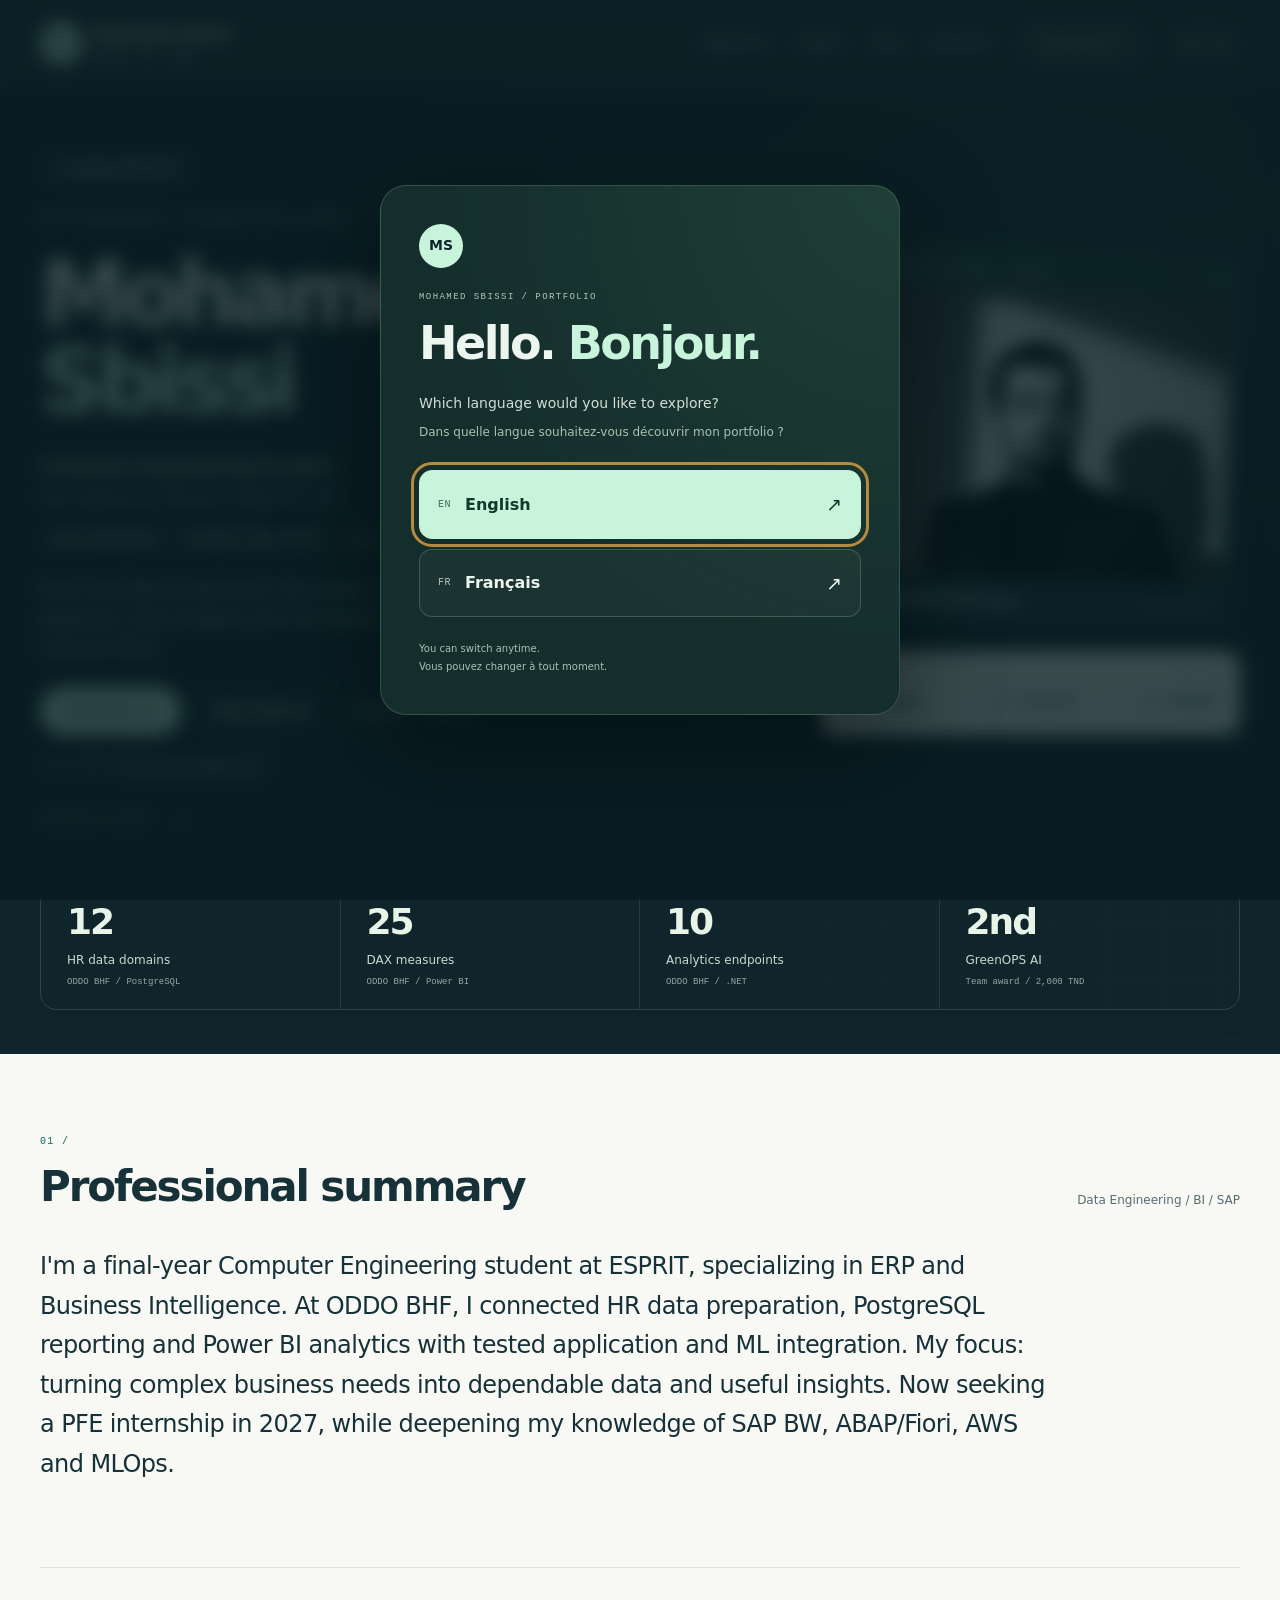
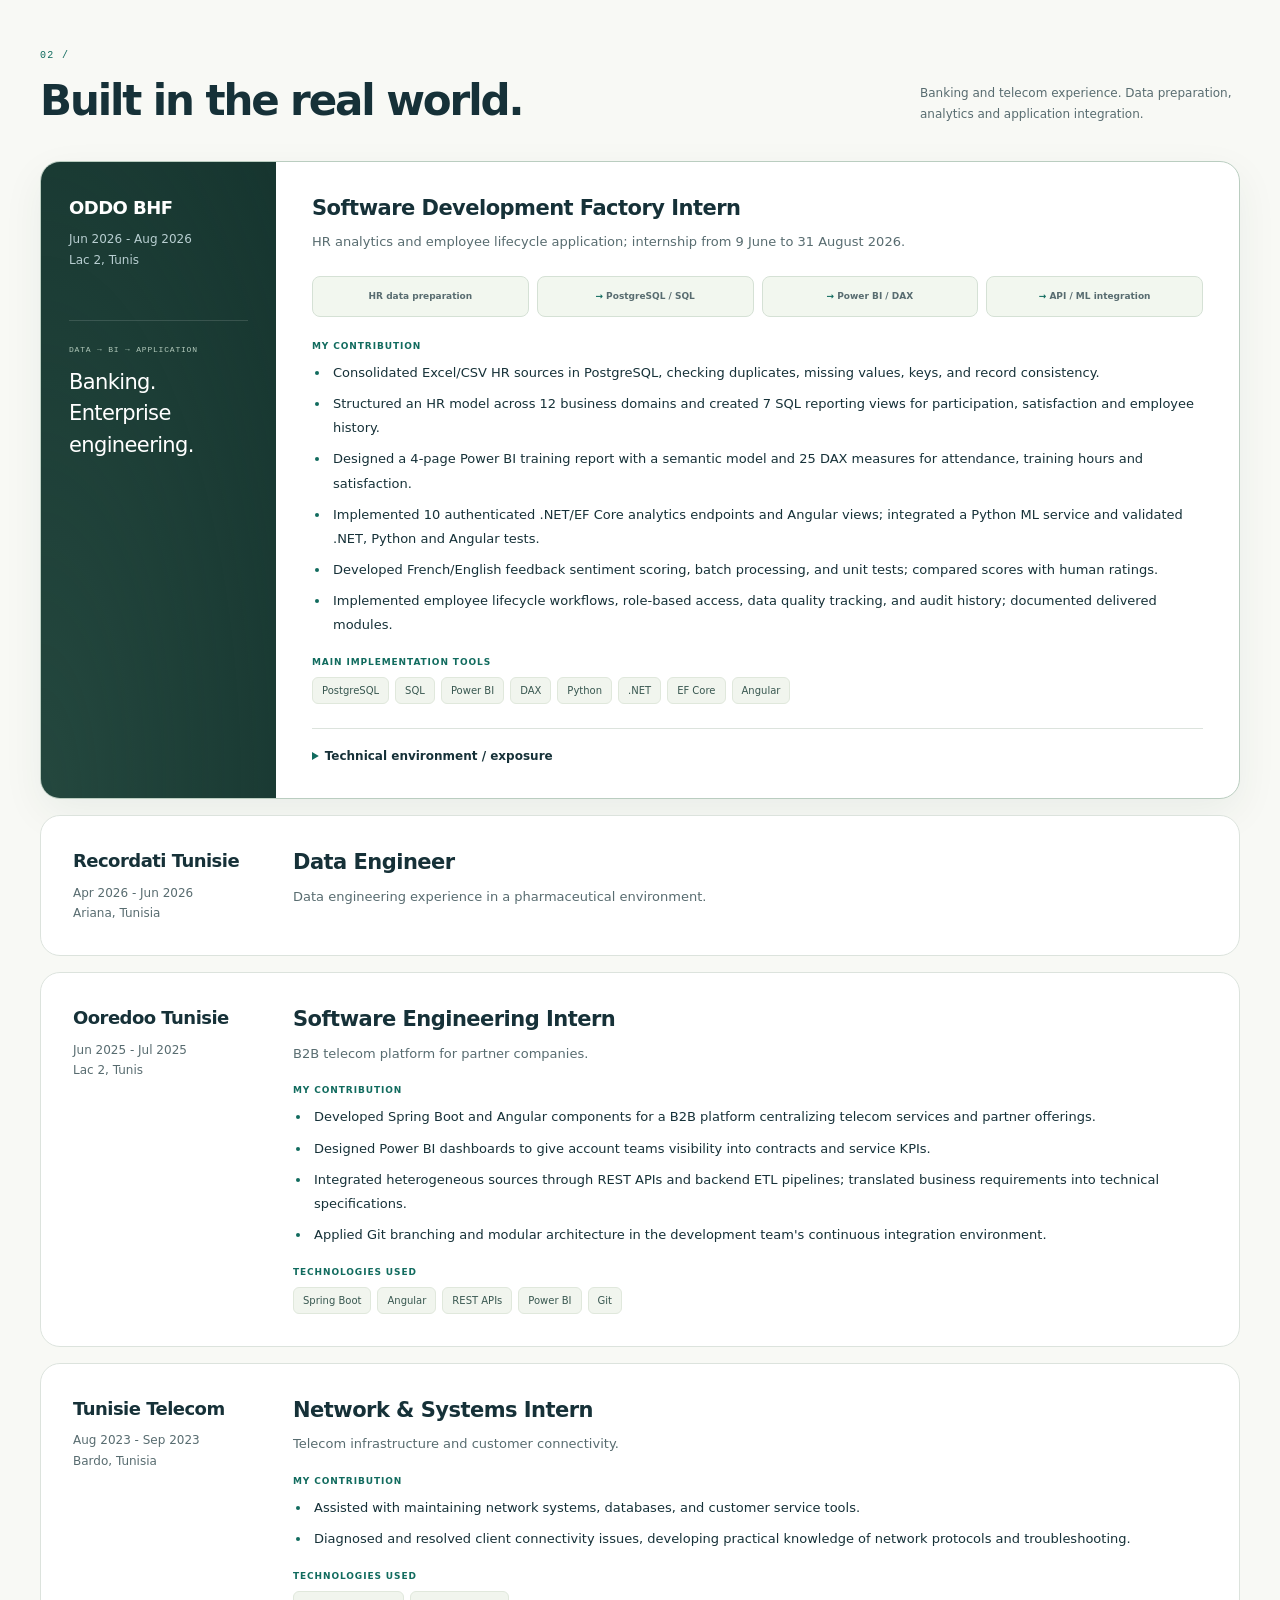
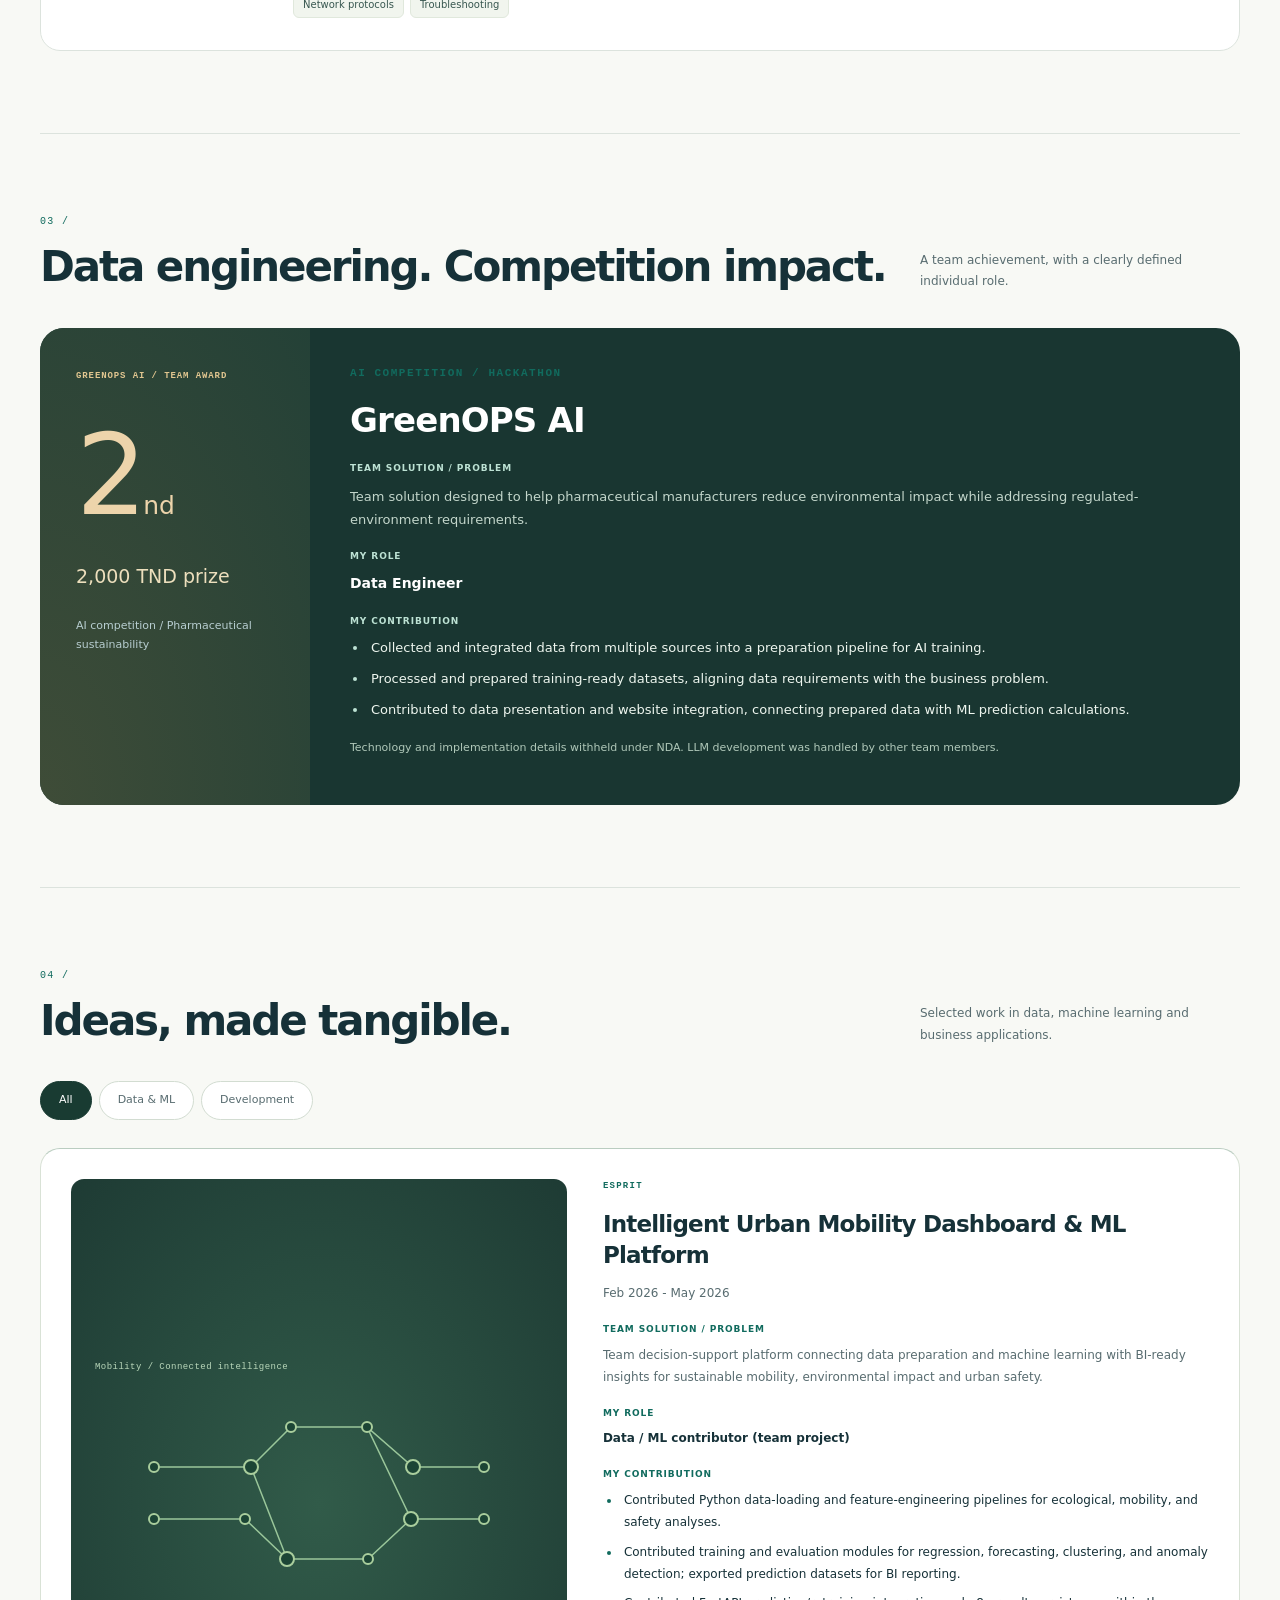
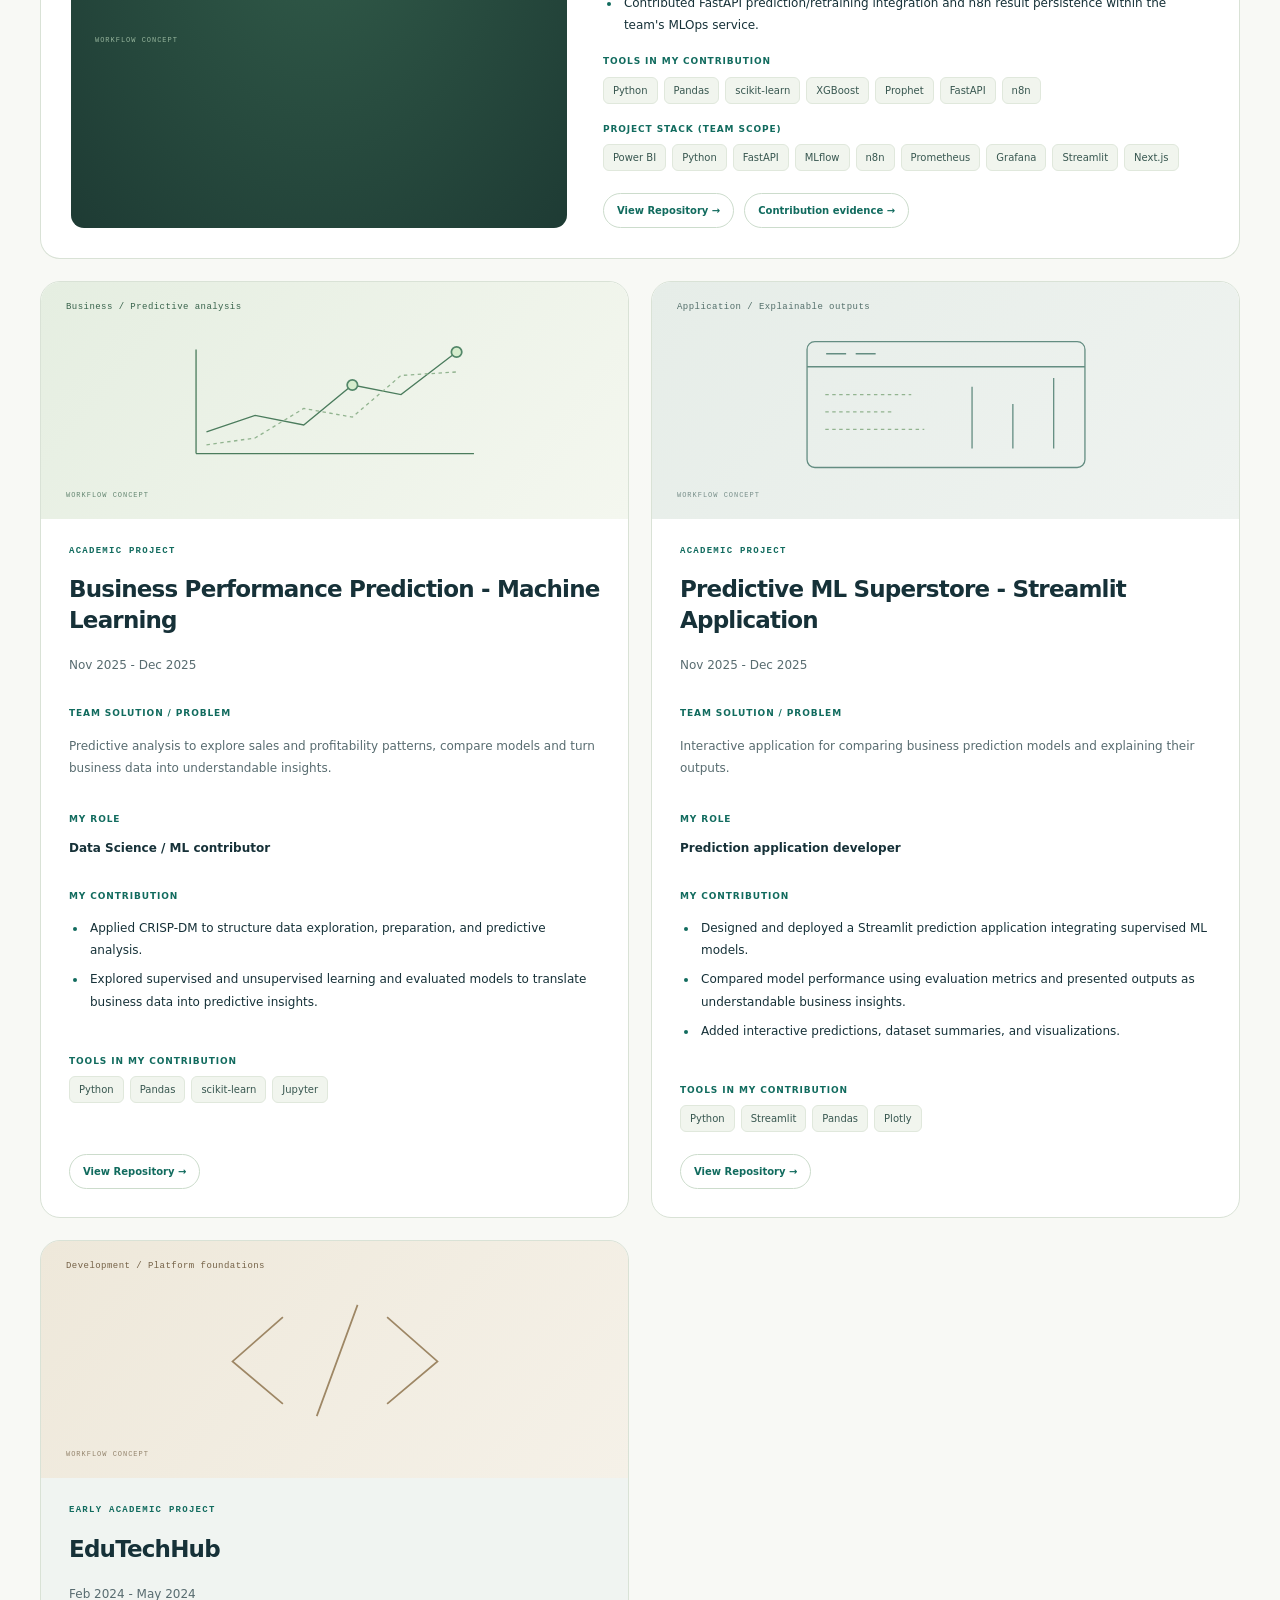
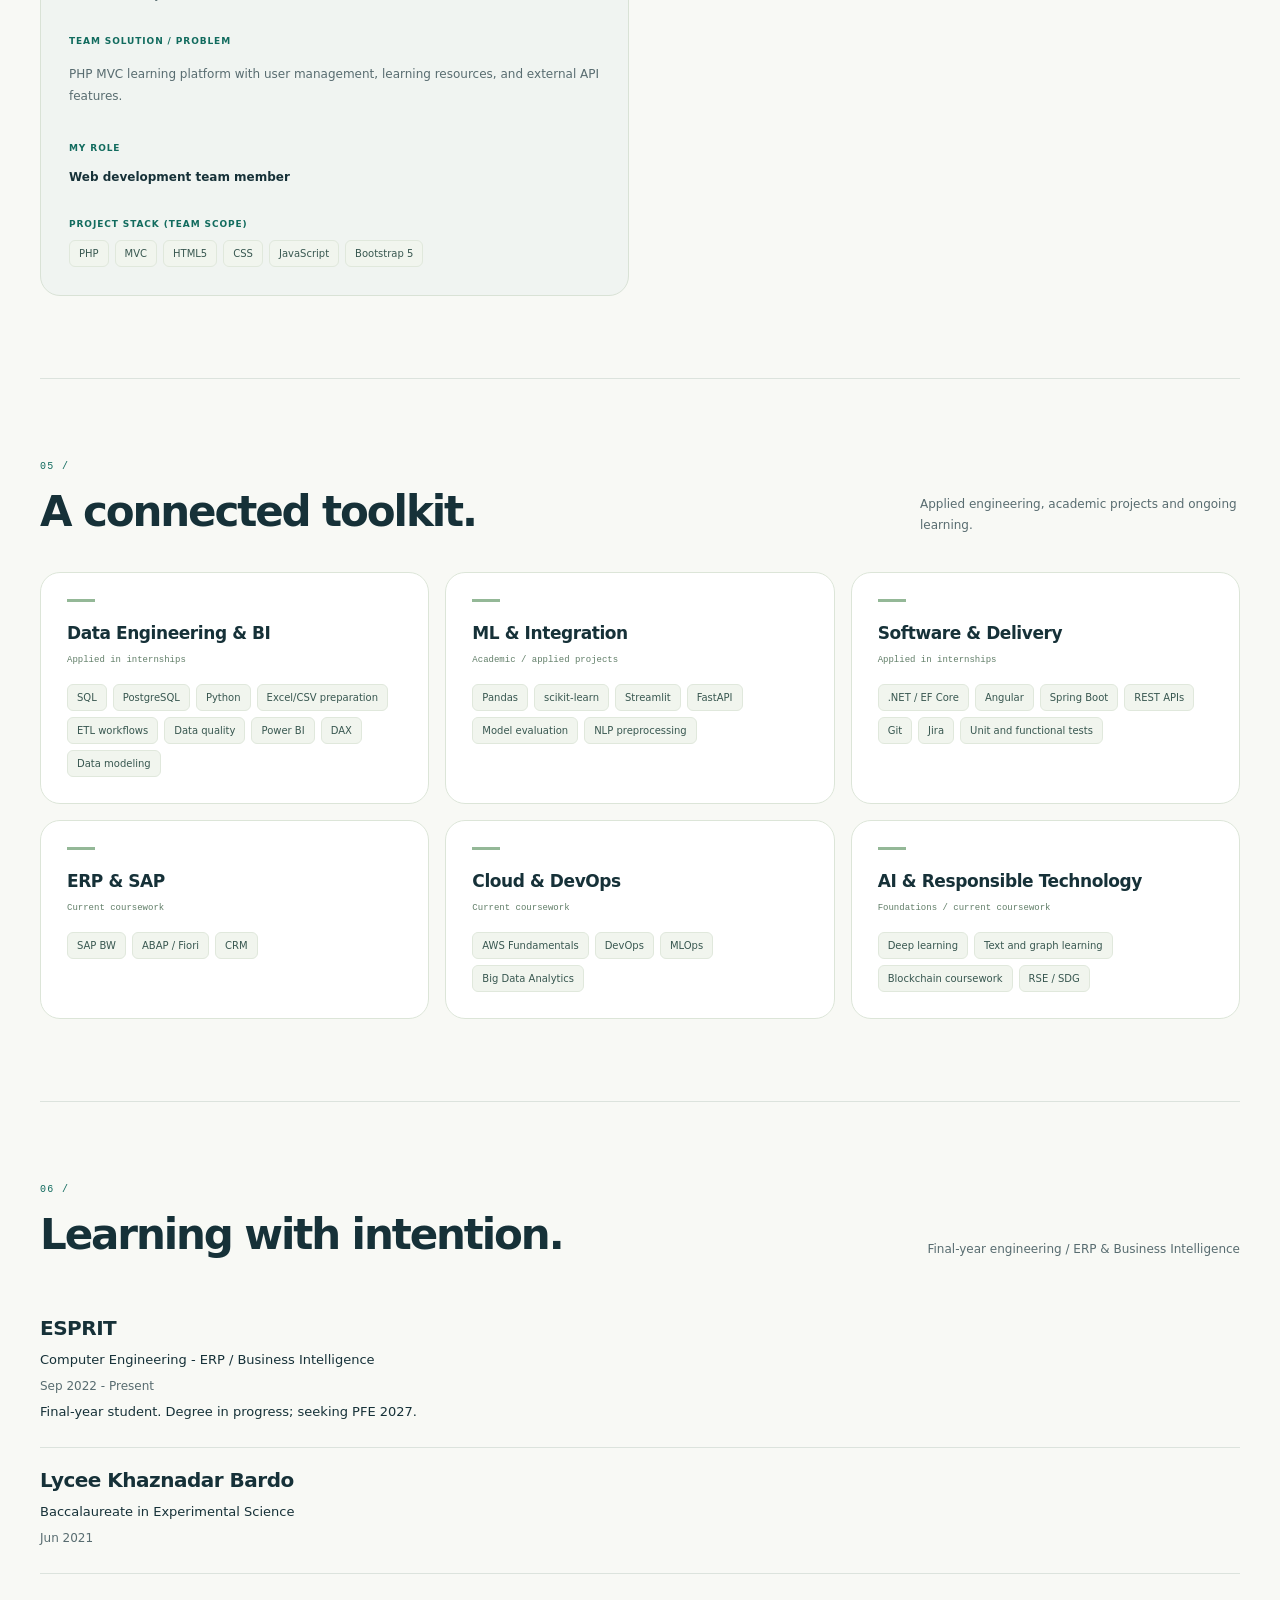
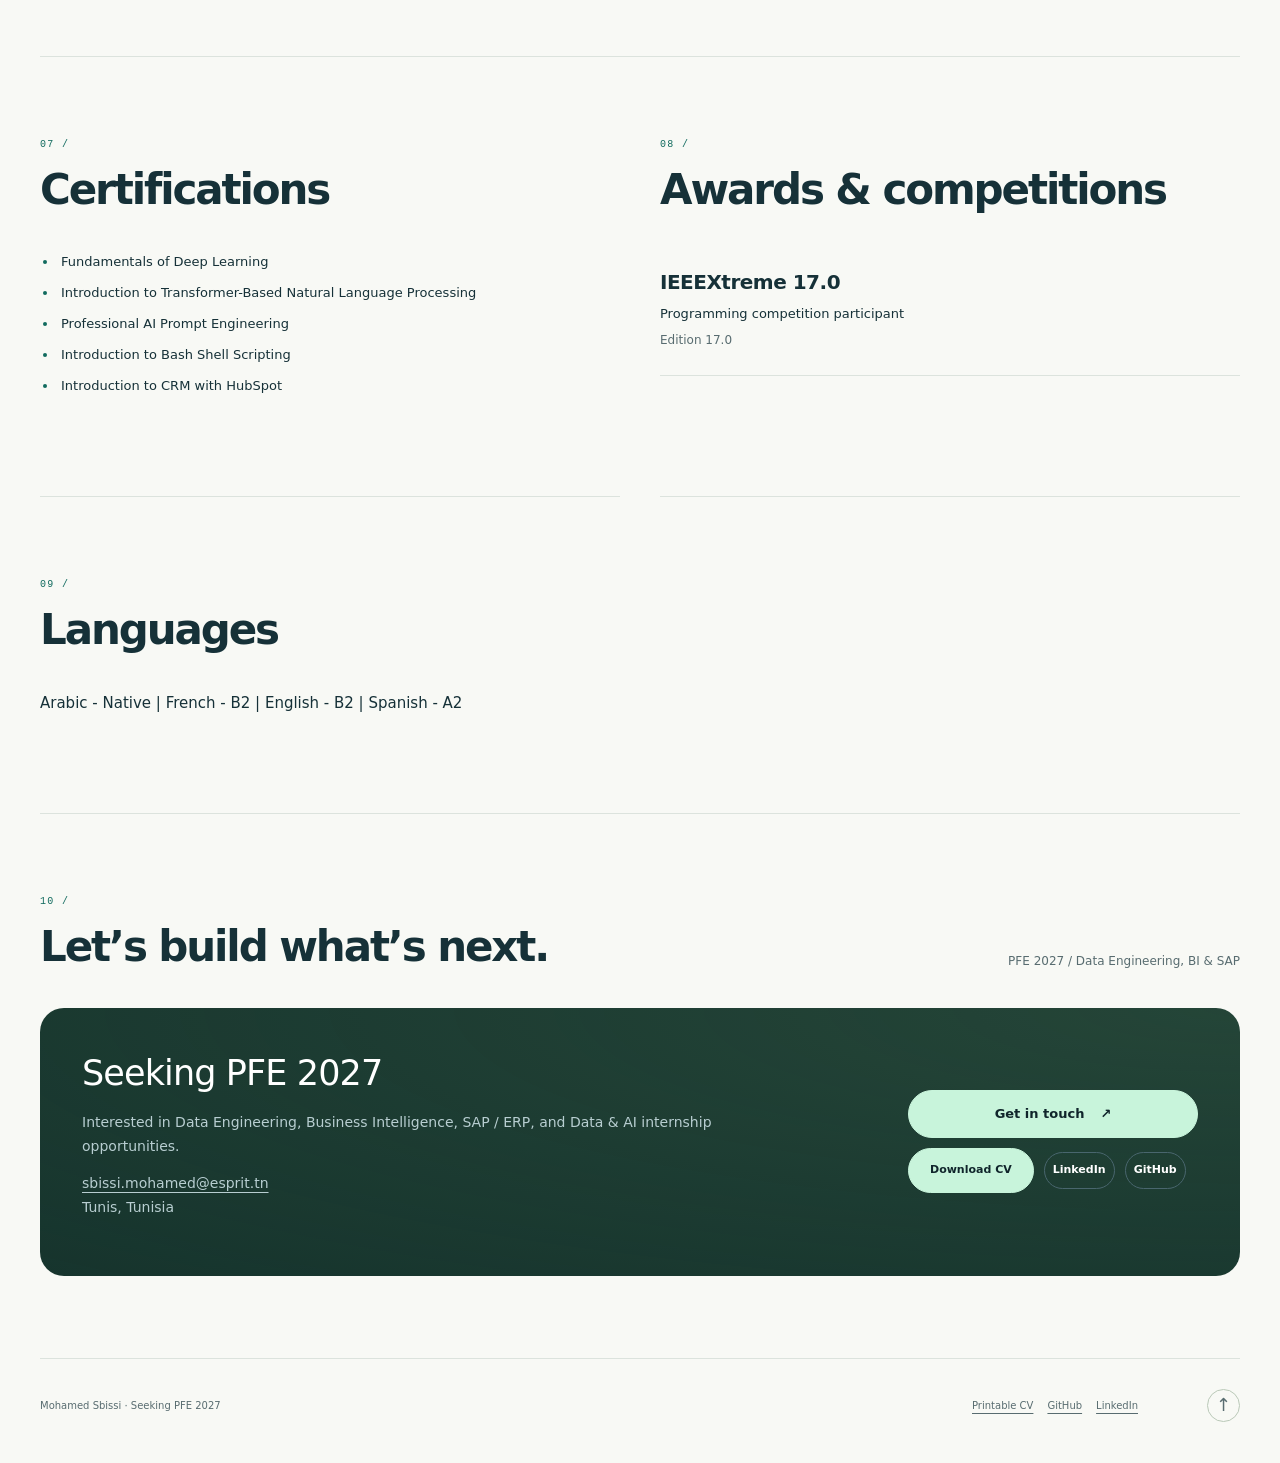
==== commit e0d23670: "UI" ====
--- a/index.html
+++ b/index.html
@@ -1,3 +1,3 @@
 <!DOCTYPE html>
 
-<html lang="en"><head><meta charset="utf-8"/><meta content="width=device-width,initial-scale=1" name="viewport"/><title>Mohamed Sbissi | Data Engineering - BI - SAP</title><meta content="Computer Engineering student at ESPRIT seeking PFE 2027 in Data Engineering, Business Intelligence, SAP/ERP and Data &amp; AI." name="description"/><meta content="#10262d" name="theme-color"/><meta content="website" property="og:type"/><meta content="Mohamed Sbissi | Data Engineering - BI - SAP" property="og:title"/><meta content="Computer Engineering student at ESPRIT seeking PFE 2027 in Data Engineering, Business Intelligence, SAP/ERP and Data &amp; AI." property="og:description"/><meta content="https://mohasbissi01.github.io/cv/" property="og:url"/><meta content="https://mohasbissi01.github.io/cv/assets/images/portrait.jpg" property="og:image"/><meta content="Portrait of Mohamed Sbissi" property="og:image:alt"/><meta content="summary" name="twitter:card"/><link href="https://mohasbissi01.github.io/cv/" rel="canonical"/><link href="css/style.css" rel="stylesheet"/><link href="css/responsive.css" rel="stylesheet"/><link href="css/print.css" rel="stylesheet"/><script type="application/ld+json">{"@context": "https://schema.org", "@type": "Person", "name": "Mohamed Sbissi", "jobTitle": "Computer Engineering Student", "email": "sbissi.mohamed@esprit.tn", "url": "https://mohasbissi01.github.io/cv/", "sameAs": ["https://www.linkedin.com/in/mohamed-sbissi", "https://github.com/MOHAsbissi01"]}</script></head><body><a class="skip" href="#main">Skip to content</a><header class="site-header"><div class="wrap header-inner"><a class="brand" href="#main"><span aria-hidden="true" class="brand-mark">MS</span><span class="brand-name">Mohamed Sbissi<span class="brand-subtitle">Data / BI / SAP</span></span></a><button aria-controls="main-navigation" aria-expanded="false" class="menu-toggle" type="button">Menu</button><nav aria-label="Main navigation" id="main-navigation"><a href="#experience">Experience</a><a href="#projects">Projects</a><a href="#skills">Skills</a><a href="#education">Education</a><a class="nav-download" download="Mohamed-Sbissi-CV.pdf" href="assets/cv/CV.pdf">Download CV</a></nav></div></header><main class="wrap" id="main"><section aria-labelledby="name" class="hero"><div><span class="availability">Seeking PFE 2027</span><p class="eyebrow">ESPRIT / FINAL YEAR</p><h1 id="name">Mohamed <span>Sbissi</span></h1><p class="hero-role">Computer Engineering Student</p><p class="hero-focus">Data Engineering | Business Intelligence | SAP</p><div aria-label="Core domains" class="domain-tags"><span>Data Engineering</span><span>Business Intelligence</span><span>SAP / ERP</span><span>AI / ML</span></div><p class="hero-intro">Turning data into reliable pipelines, decision-ready insights and enterprise solutions.</p><div class="actions"><a class="button" download="Mohamed-Sbissi-CV.pdf" href="assets/cv/CV.pdf">Download CV</a><a class="button secondary" href="#projects">View projects</a><a class="button social" href="https://www.linkedin.com/in/mohamed-sbissi">LinkedIn</a><a class="button social" href="https://github.com/MOHAsbissi01">GitHub</a></div><p class="hero-meta">Tunis, Tunisia · <a href="mailto:sbissi.mohamed@esprit.tn">sbissi.mohamed@esprit.tn</a></p></div><aside aria-label="Profile and internship evidence" class="hero-visual"><div class="visual-frame"><div class="frame-top"><span>Computer Engineering / ESPRIT</span><span aria-hidden="true"></span></div><img alt="Portrait of Mohamed Sbissi" class="portrait" height="330" src="assets/images/portrait.jpg" width="340"/><div class="frame-caption"><strong>Engineering with data.</strong><span>Tunis, Tunisia</span></div></div><div class="visual-note"><div><strong>7 SQL views</strong><small>ODDO BHF reporting</small></div><div><strong>4 BI pages</strong><small>Training analytics</small></div></div></aside></section><div aria-label="Selected achievements" class="quick-facts"><div><strong>ODDO BHF</strong><span>HR data &amp; analytics internship</span></div><div><strong>Power BI + SQL</strong><span>4 report pages / 7 reporting views</span></div><div><strong>GreenOPS AI</strong><span>2nd place / Data Engineer</span></div></div><section aria-labelledby="about-heading" class="section" id="about"><div class="section-heading"><h2 data-number="01 /" id="about-heading">Professional summary</h2><p>Data Engineering / BI / SAP</p></div><p class="summary-text">Final-year Computer Engineering student at ESPRIT, specializing in ERP and Business Intelligence and seeking a 2027 PFE internship. Built HR data preparation workflows, PostgreSQL reporting views, and Power BI dashboards with DAX at ODDO BHF. Combines SQL, Python, and software integration with academic ML projects. Currently studying SAP BW, ABAP/Fiori, AWS, DevOps, and MLOps.</p></section><section aria-labelledby="experience-heading" class="section" id="experience"><div class="section-heading"><h2 data-number="02 /" id="experience-heading">Experience</h2><p>Personal deliverables, with tools and context</p></div><div class="timeline"><article class="experience featured-experience" id="experience-oddo"><div class="meta"><p class="company">ODDO BHF</p><p class="date">Jun 2026 - Aug 2026</p><p class="location">Lac 2, Tunis</p></div><div class="experience-body"><h3>Software Development Factory Intern</h3><p class="context">HR analytics and employee lifecycle application; internship from 9 June to 31 August 2026.</p><div aria-label="Delivered analytics workflow" class="delivery-flow"><span>HR data preparation</span><span>PostgreSQL / SQL</span><span>Power BI / DAX</span><span>API / ML integration</span></div><p class="label">My contribution</p><ul class="contribution"><li>Consolidated Excel/CSV HR sources in PostgreSQL, checking duplicates, missing values, keys, and record consistency.</li><li>Structured an HR model across 12 business domains and created seven SQL reporting views for participation, satisfaction, and employee history.</li><li>Built a four-page Power BI training report with a semantic model and DAX measures for attendance, training hours, and satisfaction.</li><li>Implemented authenticated .NET/EF Core endpoints and Angular analytics views; integrated a Python ML service and validated .NET, Python, and Angular tests.</li><li>Developed French/English feedback sentiment scoring, batch processing, and unit tests; compared scores with human ratings.</li><li>Implemented employee lifecycle workflows, role-based access, data quality tracking, and audit history; documented delivered modules.</li></ul><p class="label">Main implementation tools</p><div class="stack"><span class="chip">PostgreSQL</span><span class="chip">SQL</span><span class="chip">Power BI</span><span class="chip">DAX</span><span class="chip">Python</span><span class="chip">.NET</span><span class="chip">EF Core</span><span class="chip">Angular</span></div><details class="technical-environment"><summary>Technical environment / exposure</summary><p>Technical environment / exposure. These tools belong to the broader internship context; implementation ownership and depth of use are not claimed.</p><div class="environment-grid"><div class="environment-category"><h4>Data &amp; Messaging</h4><div class="stack"><span class="chip">Apache Kafka</span></div></div><div class="environment-category"><h4>Backend &amp; Integration</h4><div class="stack"><span class="chip">Node.js</span><span class="chip">WebSockets</span><span class="chip">Spring Batch</span><span class="chip">Camunda</span></div></div><div class="environment-category"><h4>DevOps &amp; Infrastructure</h4><div class="stack"><span class="chip">OpenShift</span><span class="chip">Helm</span><span class="chip">Nginx</span></div></div><div class="environment-category"><h4>Security &amp; Identity</h4><div class="stack"><span class="chip">Keycloak</span></div></div><div class="environment-category"><h4>Observability &amp; Logging</h4><div class="stack"><span class="chip">ELK Stack</span></div></div><div class="environment-category"><h4>Other integrations</h4><div class="stack"><span class="chip">Bot-related development / integration</span></div></div></div></details></div></article><article class="experience" id="experience-recordati"><div class="meta"><p class="company">Recordati Tunisie</p><p class="date">Apr 2026 - Jun 2026</p><p class="location">Ariana, Tunisia</p></div><div class="experience-body"><h3>Data Engineer</h3><p class="context">Data engineering experience in a pharmaceutical environment.</p></div></article><article class="experience" id="experience-ooredoo"><div class="meta"><p class="company">Ooredoo Tunisie</p><p class="date">Jun 2025 - Jul 2025</p><p class="location">Lac 2, Tunis</p></div><div class="experience-body"><h3>Software Engineering Intern</h3><p class="context">B2B telecom platform for partner companies.</p><p class="label">My contribution</p><ul class="contribution"><li>Developed Spring Boot and Angular components for a B2B platform centralizing telecom services and partner offerings.</li><li>Designed Power BI dashboards for contract tracking and service management.</li><li>Integrated heterogeneous sources through REST APIs and backend ETL pipelines; translated business requirements into technical specifications.</li><li>Applied Git branching and modular architecture in the development team's continuous integration environment.</li></ul><p class="label">Technologies used</p><div class="stack"><span class="chip">Spring Boot</span><span class="chip">Angular</span><span class="chip">REST APIs</span><span class="chip">Power BI</span><span class="chip">Git</span></div></div></article><article class="experience" id="experience-telecom"><div class="meta"><p class="company">Tunisie Telecom</p><p class="date">Aug 2023 - Sep 2023</p><p class="location">Bardo, Tunisia</p></div><div class="experience-body"><h3>Network &amp; Systems Intern</h3><p class="context">Telecom infrastructure and customer connectivity.</p><p class="label">My contribution</p><ul class="contribution"><li>Assisted with maintaining network systems, databases, and customer service tools.</li><li>Diagnosed and resolved client connectivity issues, developing practical knowledge of network protocols and troubleshooting.</li></ul><p class="label">Technologies used</p><div class="stack"><span class="chip">Network protocols</span><span class="chip">Troubleshooting</span></div></div></article></div></section><section aria-labelledby="achievement-heading" class="section" id="achievement"><div class="section-heading"><h2 data-number="03 /" id="achievement-heading">Data engineering. Competition impact.</h2><p>A team achievement, with a clearly defined individual role.</p></div><div class="featured-achievement"><aside class="award-panel"><p class="eyebrow">GreenOPS AI / Team award</p><div class="award-rank">2<small>nd</small></div><p class="award-prize">2,000 TND prize</p><p class="award-caption">AI competition / Pharmaceutical sustainability</p></aside><article class="featured-project" id="project-greenops"><p class="eyebrow">AI competition / hackathon</p><h3>GreenOPS AI</h3><p class="label">Team solution / problem</p><p class="context">Team solution designed to help pharmaceutical manufacturers reduce environmental impact while addressing regulated-environment requirements.</p><p class="label">My role</p><p class="role">Data Engineer</p><p class="label">My contribution</p><ul class="contribution"><li>Collected and integrated data from multiple sources into a preparation pipeline for AI training.</li><li>Processed and prepared training-ready datasets, aligning data requirements with the business problem.</li><li>Contributed to data presentation and website integration, connecting prepared data with ML prediction calculations.</li></ul><p class="date">Technology and implementation details withheld under NDA. LLM development was handled by other team members.</p></article></div></section><section aria-labelledby="projects-heading" class="section" id="projects"><div class="section-heading"><h2 data-number="04 /" id="projects-heading">Selected projects</h2><p>What the team built. What I contributed.</p></div><div aria-label="Filter projects" class="filter-bar" role="group"><button aria-pressed="true" data-filter="All" type="button">All</button><button aria-pressed="false" data-filter="Data &amp; ML" type="button">Data &amp; ML</button><button aria-pressed="false" data-filter="Development" type="button">Development</button></div><p aria-live="polite" class="sr-only" id="filter-status">4 projects shown</p><div class="projects"><article class="project featured" data-category="Data &amp; ML" id="project-urban"><p class="eyebrow">ESPRIT</p><h3>Intelligent Urban Mobility Dashboard &amp; ML Platform</h3><p class="date">Feb 2026 - May 2026</p><p class="label">Team solution / problem</p><p class="context">Team decision-support platform for sustainable mobility, environmental impact, and urban safety.</p><p class="label">My role</p><p class="role">Data / ML contributor (team project)</p><p class="label">My contribution</p><ul class="contribution"><li>Contributed Python data-loading and feature-engineering pipelines for ecological, mobility, and safety analyses.</li><li>Contributed training and evaluation modules for regression, forecasting, clustering, and anomaly detection; exported prediction datasets for BI reporting.</li><li>Contributed FastAPI prediction/retraining integration and n8n result persistence within the team's MLOps service.</li></ul><p class="label">Tools in my contribution</p><div class="stack"><span class="chip">Python</span><span class="chip">Pandas</span><span class="chip">scikit-learn</span><span class="chip">XGBoost</span><span class="chip">Prophet</span><span class="chip">FastAPI</span><span class="chip">n8n</span></div><p class="label">Project stack (team scope)</p><div class="stack"><span class="chip">Power BI</span><span class="chip">Python</span><span class="chip">FastAPI</span><span class="chip">MLflow</span><span class="chip">n8n</span><span class="chip">Prometheus</span><span class="chip">Grafana</span><span class="chip">Streamlit</span><span class="chip">Next.js</span></div><div class="project-links"><a href="https://github.com/HeniRidene/Esprit-PABI-4ERPBI5-2526-BITribe">View Repository →</a><a href="https://github.com/HeniRidene/Esprit-PABI-4ERPBI5-2526-BITribe/commit/6352f1fdb0">Contribution evidence →</a></div></article><article class="project" data-category="Data &amp; ML" id="project-business"><p class="eyebrow">Academic project</p><h3>Business Performance Prediction - Machine Learning</h3><p class="date">Nov 2025 - Dec 2025</p><p class="label">Team solution / problem</p><p class="context">Business-data analysis and predictive insights for sales and profitability.</p><p class="label">My role</p><p class="role">Data Science / ML contributor</p><p class="label">My contribution</p><ul class="contribution"><li>Applied CRISP-DM to structure data exploration, preparation, and predictive analysis.</li><li>Explored supervised and unsupervised learning and evaluated models to translate business data into predictive insights.</li></ul><p class="label">Tools in my contribution</p><div class="stack"><span class="chip">Python</span><span class="chip">Pandas</span><span class="chip">scikit-learn</span><span class="chip">Jupyter</span></div><div class="project-links"><a href="https://github.com/MOHAsbissi01/Business-Performance-Prediction-ML">View Repository →</a></div></article><article class="project" data-category="Data &amp; ML" id="project-superstore"><p class="eyebrow">Academic project</p><h3>Predictive ML Superstore - Streamlit Application</h3><p class="date">Nov 2025 - Dec 2025</p><p class="label">Team solution / problem</p><p class="context">Interactive application for comparing business prediction models and explaining their outputs.</p><p class="label">My role</p><p class="role">Prediction application developer</p><p class="label">My contribution</p><ul class="contribution"><li>Designed and deployed a Streamlit prediction application integrating supervised ML models.</li><li>Compared model performance using evaluation metrics and presented outputs as understandable business insights.</li><li>Added interactive predictions, dataset summaries, and visualizations.</li></ul><p class="label">Tools in my contribution</p><div class="stack"><span class="chip">Python</span><span class="chip">Streamlit</span><span class="chip">Pandas</span><span class="chip">Plotly</span></div><div class="project-links"><a href="https://github.com/MOHAsbissi01/streamlit-ml-superstore">View Repository →</a></div></article><article class="project early" data-category="Development" id="project-edutech"><p class="eyebrow">Early academic project</p><h3>EduTechHub</h3><p class="date">Feb 2024 - May 2024</p><p class="label">Team solution / problem</p><p class="context">PHP MVC learning platform with user management, learning resources, and external API features.</p><p class="label">My role</p><p class="role">Web development team member</p><p class="label">Project stack (team scope)</p><div class="stack"><span class="chip">PHP</span><span class="chip">MVC</span><span class="chip">HTML5</span><span class="chip">CSS</span><span class="chip">JavaScript</span><span class="chip">Bootstrap 5</span></div></article></div></section><section aria-labelledby="skills-heading" class="section" id="skills"><div class="section-heading"><h2 data-number="05 /" id="skills-heading">Technical skills</h2><p>Applied tools are separated from coursework</p></div><div class="skills"><article class="skill-group"><h3>Data Engineering &amp; BI</h3><p class="level">Applied in internships</p><div class="stack"><span class="chip">SQL</span><span class="chip">PostgreSQL</span><span class="chip">Python</span><span class="chip">Excel/CSV preparation</span><span class="chip">ETL workflows</span><span class="chip">Data quality</span><span class="chip">Power BI</span><span class="chip">DAX</span><span class="chip">Data modeling</span></div></article><article class="skill-group"><h3>ML &amp; Integration</h3><p class="level">Academic / applied projects</p><div class="stack"><span class="chip">Pandas</span><span class="chip">scikit-learn</span><span class="chip">Streamlit</span><span class="chip">FastAPI</span><span class="chip">Model evaluation</span><span class="chip">NLP preprocessing</span></div></article><article class="skill-group"><h3>Software &amp; Delivery</h3><p class="level">Applied in internships</p><div class="stack"><span class="chip">.NET / EF Core</span><span class="chip">Angular</span><span class="chip">Spring Boot</span><span class="chip">REST APIs</span><span class="chip">Git</span><span class="chip">Jira</span><span class="chip">Unit and functional tests</span></div></article><article class="skill-group"><h3>SAP / ERP &amp; Cloud</h3><p class="level">Current coursework</p><div class="stack"><span class="chip">SAP BW</span><span class="chip">ABAP / Fiori</span><span class="chip">CRM</span><span class="chip">AWS Fundamentals</span><span class="chip">Big Data Analytics</span><span class="chip">DevOps</span><span class="chip">MLOps</span></div></article><article class="skill-group"><h3>Additional learning</h3><p class="level">Foundations / current coursework</p><div class="stack"><span class="chip">OpenShift / Kubernetes fundamentals</span><span class="chip">Deep learning</span><span class="chip">Text and graph learning</span><span class="chip">Blockchain coursework</span><span class="chip">RSE / SDG</span></div></article></div></section><section aria-labelledby="education-heading" class="section" id="education"><div class="section-heading"><h2 data-number="06 /" id="education-heading">Education</h2><p></p></div><article class="education-item"><h3>ESPRIT</h3><p>Computer Engineering - ERP / Business Intelligence</p><p class="date">Sep 2022 - Present</p><p>Final-year student. Degree in progress; seeking PFE 2027.</p></article><article class="education-item"><h3>Lycee Khaznadar Bardo</h3><p>Baccalaureate in Experimental Science</p><p class="date">Jun 2021</p><p></p></article></section><div class="two-up"><section aria-labelledby="certifications-heading" class="section" id="certifications"><div class="section-heading"><h2 data-number="07 /" id="certifications-heading">Certifications</h2><p></p></div><ul class="contribution"><li>Fundamentals of Deep Learning</li><li>Introduction to Transformer-Based Natural Language Processing</li><li>Professional AI Prompt Engineering</li><li>Introduction to Bash Shell Scripting</li><li>Introduction to CRM with HubSpot</li></ul></section><section aria-labelledby="awards-heading" class="section" id="awards"><div class="section-heading"><h2 data-number="08 /" id="awards-heading">Awards &amp; competitions</h2><p></p></div><article class="education-item"><h3>IEEEXtreme 17.0</h3><p>Programming competition participant</p><p class="date">Edition 17.0</p></article></section></div><section aria-labelledby="languages-heading" class="section" id="languages"><div class="section-heading"><h2 data-number="09 /" id="languages-heading">Languages</h2><p></p></div><p>Arabic - Native | French - B2 | English - B2 | Spanish - A2</p></section><section aria-labelledby="contact-heading" class="section" id="contact"><div class="section-heading"><h2 data-number="10 /" id="contact-heading">Let us discuss your PFE opportunity</h2><p></p></div><div class="contact-panel"><div><h3>Seeking PFE 2027</h3><p>Interested in Data Engineering, Business Intelligence, SAP / ERP, and Data &amp; AI internship opportunities.</p><p><a href="mailto:sbissi.mohamed@esprit.tn">sbissi.mohamed@esprit.tn</a><br/>Tunis, Tunisia</p></div><div class="actions"><a class="button" download="Mohamed-Sbissi-CV.pdf" href="assets/cv/CV.pdf">Download CV</a><a class="button social" href="https://www.linkedin.com/in/mohamed-sbissi">LinkedIn</a><a class="button social" href="https://github.com/MOHAsbissi01">GitHub</a></div></div></section></main><footer class="wrap"><div class="footer-inner"><span>Mohamed Sbissi · Seeking PFE 2027</span><div><a href="cv.html">Printable CV</a><a class="" href="https://github.com/MOHAsbissi01">GitHub</a><a class="" href="https://www.linkedin.com/in/mohamed-sbissi">LinkedIn</a></div></div></footer><script defer="" src="js/main.js"></script></body></html>
+<html lang="en"><head><meta charset="utf-8"/><meta content="width=device-width,initial-scale=1" name="viewport"/><title>Mohamed Sbissi | Data Engineering - BI - SAP</title><meta content="Computer Engineering student at ESPRIT seeking PFE 2027 in Data Engineering, Business Intelligence, SAP/ERP and Data &amp; AI." name="description"/><meta content="#10262d" name="theme-color"/><meta content="website" property="og:type"/><meta content="Mohamed Sbissi | Data Engineering - BI - SAP" property="og:title"/><meta content="Computer Engineering student at ESPRIT seeking PFE 2027 in Data Engineering, Business Intelligence, SAP/ERP and Data &amp; AI." property="og:description"/><meta content="https://mohasbissi01.github.io/cv/" property="og:url"/><meta content="https://mohasbissi01.github.io/cv/assets/images/portrait.jpg" property="og:image"/><meta content="Portrait of Mohamed Sbissi" property="og:image:alt"/><meta content="summary" name="twitter:card"/><link href="https://mohasbissi01.github.io/cv/" rel="canonical"/><link href="css/style.css" rel="stylesheet"/><link href="css/responsive.css" rel="stylesheet"/><link href="css/print.css" rel="stylesheet"/><script type="application/ld+json">{"@context": "https://schema.org", "@type": "Person", "name": "Mohamed Sbissi", "jobTitle": "Computer Engineering Student", "email": "sbissi.mohamed@esprit.tn", "url": "https://mohasbissi01.github.io/cv/", "sameAs": ["https://www.linkedin.com/in/mohamed-sbissi", "https://github.com/MOHAsbissi01"]}</script><link href="css/premium.css" rel="stylesheet"/><link href="assets/images/favicon.svg" rel="icon" type="image/svg+xml"/><link href="css/language.css" rel="stylesheet"/></head><body><div aria-hidden="true" class="reading-progress"></div><a class="skip" data-i18n="t0" href="#main">Skip to content</a><header class="site-header"><div class="wrap header-inner"><a class="brand" href="#main"><span aria-hidden="true" class="brand-mark">MS</span><span class="brand-name">Mohamed Sbissi<span class="brand-subtitle">Data / BI / SAP</span></span></a><button aria-controls="main-navigation" aria-expanded="false" class="menu-toggle" type="button">Menu</button><nav aria-label="Main navigation" data-i18n-aria-label="t203" id="main-navigation"><a data-i18n="t1" href="#experience">Experience</a><a data-i18n="t2" href="#projects">Projects</a><a data-i18n="t3" href="#skills">Skills</a><a data-i18n="t4" href="#education">Education</a><a class="nav-download" data-i18n="t5" download="Mohamed-Sbissi-CV-2.pdf" href="assets/cv/CV-2.pdf">Download CV</a><button aria-label="Choose language / Choisir la langue" class="locale-toggle" type="button">EN / FR</button></nav></div></header><main class="wrap" id="main"><div class="hero-zone"><section aria-labelledby="name" class="hero"><div><span class="availability" data-i18n="t6">Seeking PFE 2027</span><p class="eyebrow" data-i18n="t7">DATA ENGINEERING / BUSINESS INTELLIGENCE</p><h1 id="name">Mohamed <span>Sbissi</span></h1><p class="hero-role" data-i18n="t8">Computer Engineering Student</p><p class="hero-focus" data-i18n="t9">Data Engineering | Business Intelligence | SAP</p><div aria-label="Core domains" class="domain-tags" data-i18n-aria-label="t204"><span data-i18n="t10">Data Engineering</span><span>Business Intelligence</span><span>SAP / ERP</span><span>AI / ML</span></div><p class="hero-intro" data-i18n="t11">From raw data to decisions that matter. I build reliable pipelines, clear analytics and the applications that connect them.</p><div class="actions"><a class="button" data-i18n="t12" download="Mohamed-Sbissi-CV-2.pdf" href="assets/cv/CV-2.pdf">Download CV</a><a class="button secondary" data-i18n="t13" href="#projects">View projects</a><a class="button social" href="https://www.linkedin.com/in/mohamed-sbissi">LinkedIn</a><a class="button social" href="https://github.com/MOHAsbissi01">GitHub</a></div><p class="hero-meta"><span data-i18n="t14">Tunis, Tunisia ·</span><a href="mailto:sbissi.mohamed@esprit.tn">sbissi.mohamed@esprit.tn</a></p><a class="explore-link" href="#experience"><span data-i18n="t15">Explore my work</span><span aria-hidden="true">↓</span></a></div><aside aria-label="Profile and internship evidence" class="hero-visual" data-i18n-aria-label="t205"><div class="visual-frame"><div class="frame-top"><span data-i18n="t16">Computer Engineering / ESPRIT</span><span aria-hidden="true"></span></div><img alt="Portrait of Mohamed Sbissi" class="portrait" data-i18n-alt="t206" height="330" src="assets/images/portrait.jpg" width="340"/><div class="frame-caption"><strong data-i18n="t17">Engineering with data.</strong><span data-i18n="t18">Tunis, Tunisia</span></div></div><div aria-label="My engineering focus" class="signal-panel" data-i18n-aria-label="t207"><div class="signal-heading"><span data-i18n="t19">THE WORKFLOW</span><span>01 — 03</span></div><div class="signal-flow"><span><i aria-hidden="true">01</i><span data-i18n="t20">Prepare</span></span><b aria-hidden="true">→</b><span><i aria-hidden="true">02</i><span data-i18n="t21">Connect</span></span><b aria-hidden="true">→</b><span><i aria-hidden="true">03</i><span data-i18n="t22">Explain</span></span></div></div></aside></section><div aria-label="Selected achievements" class="quick-facts" data-i18n-aria-label="t208"><div><strong>12</strong><span data-i18n="t23">HR data domains</span><small>ODDO BHF / PostgreSQL</small></div><div><strong>25</strong><span data-i18n="t24">DAX measures</span><small>ODDO BHF / Power BI</small></div><div><strong>10</strong><span data-i18n="t25">Analytics endpoints</span><small>ODDO BHF / .NET</small></div><div><strong data-i18n="t26">2nd</strong><span>GreenOPS AI</span><small data-i18n="t27">Team award / 2,000 TND</small></div></div></div><section aria-labelledby="about-heading" class="section" id="about"><div class="section-heading"><h2 data-i18n="t28" data-number="01 /" id="about-heading">Professional summary</h2><p>Data Engineering / BI / SAP</p></div><p class="summary-text" data-i18n="t29">I'm a final-year Computer Engineering student at ESPRIT, specializing in ERP and Business Intelligence. At ODDO BHF, I connected HR data preparation, PostgreSQL reporting and Power BI analytics with tested application and ML integration. My focus: turning complex business needs into dependable data and useful insights. Now seeking a PFE internship in 2027, while deepening my knowledge of SAP BW, ABAP/Fiori, AWS and MLOps.</p></section><section aria-labelledby="experience-heading" class="section" id="experience"><div class="section-heading"><h2 data-i18n="t30" data-number="02 /" id="experience-heading">Built in the real world.</h2><p data-i18n="t31">Banking and telecom experience. Data preparation, analytics and application integration.</p></div><div class="timeline"><article class="experience featured-experience" id="experience-oddo"><div class="meta"><p class="company">ODDO BHF</p><p class="date" data-i18n="t32">Jun 2026 - Aug 2026</p><p class="location" data-i18n="t33">Lac 2, Tunis</p><div class="experience-signature"><span data-i18n="t34">DATA → BI → APPLICATION</span><strong><span data-i18n="t35">Banking.</span><br/><span data-i18n="t36">Enterprise engineering.</span></strong></div></div><div class="experience-body"><h3 data-i18n="t37">Software Development Factory Intern</h3><p class="context" data-i18n="t38">HR analytics and employee lifecycle application; internship from 9 June to 31 August 2026.</p><div aria-label="Delivered analytics workflow" class="delivery-flow" data-i18n-aria-label="t209"><span data-i18n="t39">HR data preparation</span><span>PostgreSQL / SQL</span><span>Power BI / DAX</span><span data-i18n="t40">API / ML integration</span></div><p class="label" data-i18n="t41">My contribution</p><ul class="contribution"><li data-i18n="t42">Consolidated Excel/CSV HR sources in PostgreSQL, checking duplicates, missing values, keys, and record consistency.</li><li data-i18n="t43">Structured an HR model across 12 business domains and created 7 SQL reporting views for participation, satisfaction and employee history.</li><li data-i18n="t44">Designed a 4-page Power BI training report with a semantic model and 25 DAX measures for attendance, training hours and satisfaction.</li><li data-i18n="t45">Implemented 10 authenticated .NET/EF Core analytics endpoints and Angular views; integrated a Python ML service and validated .NET, Python and Angular tests.</li><li data-i18n="t46">Developed French/English feedback sentiment scoring, batch processing, and unit tests; compared scores with human ratings.</li><li data-i18n="t47">Implemented employee lifecycle workflows, role-based access, data quality tracking, and audit history; documented delivered modules.</li></ul><p class="label" data-i18n="t48">Main implementation tools</p><div class="stack"><span class="chip">PostgreSQL</span><span class="chip">SQL</span><span class="chip">Power BI</span><span class="chip">DAX</span><span class="chip">Python</span><span class="chip">.NET</span><span class="chip">EF Core</span><span class="chip">Angular</span></div><details class="technical-environment"><summary data-i18n="t49">Technical environment / exposure</summary><p data-i18n="t50">Technical environment / exposure. These tools belong to the broader internship context; implementation ownership and depth of use are not claimed.</p><div class="environment-grid"><div class="environment-category"><h4 data-i18n="t51">Data &amp; Messaging</h4><div class="stack"><span class="chip">Apache Kafka</span></div></div><div class="environment-category"><h4 data-i18n="t52">Backend &amp; Integration</h4><div class="stack"><span class="chip">Node.js</span><span class="chip">WebSockets</span><span class="chip">Spring Batch</span><span class="chip">Camunda</span></div></div><div class="environment-category"><h4 data-i18n="t53">DevOps &amp; Infrastructure</h4><div class="stack"><span class="chip">OpenShift</span><span class="chip">Helm</span><span class="chip">Nginx</span></div></div><div class="environment-category"><h4 data-i18n="t54">Security &amp; Identity</h4><div class="stack"><span class="chip">Keycloak</span></div></div><div class="environment-category"><h4 data-i18n="t55">Observability &amp; Logging</h4><div class="stack"><span class="chip">ELK Stack</span></div></div><div class="environment-category"><h4 data-i18n="t56">Other integrations</h4><div class="stack"><span class="chip" data-i18n="t57">Bot-related development / integration</span></div></div></div></details></div></article><article class="experience" id="experience-recordati"><div class="meta"><p class="company">Recordati Tunisie</p><p class="date" data-i18n="t58">Apr 2026 - Jun 2026</p><p class="location" data-i18n="t59">Ariana, Tunisia</p></div><div class="experience-body"><h3 data-i18n="t60">Data Engineer</h3><p class="context" data-i18n="t61">Data engineering experience in a pharmaceutical environment.</p></div></article><article class="experience" id="experience-ooredoo"><div class="meta"><p class="company">Ooredoo Tunisie</p><p class="date" data-i18n="t62">Jun 2025 - Jul 2025</p><p class="location" data-i18n="t63">Lac 2, Tunis</p></div><div class="experience-body"><h3 data-i18n="t64">Software Engineering Intern</h3><p class="context" data-i18n="t65">B2B telecom platform for partner companies.</p><p class="label" data-i18n="t66">My contribution</p><ul class="contribution"><li data-i18n="t67">Developed Spring Boot and Angular components for a B2B platform centralizing telecom services and partner offerings.</li><li data-i18n="t68">Designed Power BI dashboards to give account teams visibility into contracts and service KPIs.</li><li data-i18n="t69">Integrated heterogeneous sources through REST APIs and backend ETL pipelines; translated business requirements into technical specifications.</li><li data-i18n="t70">Applied Git branching and modular architecture in the development team's continuous integration environment.</li></ul><p class="label" data-i18n="t71">Technologies used</p><div class="stack"><span class="chip">Spring Boot</span><span class="chip">Angular</span><span class="chip" data-i18n="t72">REST APIs</span><span class="chip">Power BI</span><span class="chip">Git</span></div></div></article><article class="experience" id="experience-telecom"><div class="meta"><p class="company">Tunisie Telecom</p><p class="date" data-i18n="t73">Aug 2023 - Sep 2023</p><p class="location" data-i18n="t74">Bardo, Tunisia</p></div><div class="experience-body"><h3 data-i18n="t75">Network &amp; Systems Intern</h3><p class="context" data-i18n="t76">Telecom infrastructure and customer connectivity.</p><p class="label" data-i18n="t77">My contribution</p><ul class="contribution"><li data-i18n="t78">Assisted with maintaining network systems, databases, and customer service tools.</li><li data-i18n="t79">Diagnosed and resolved client connectivity issues, developing practical knowledge of network protocols and troubleshooting.</li></ul><p class="label" data-i18n="t80">Technologies used</p><div class="stack"><span class="chip" data-i18n="t81">Network protocols</span><span class="chip" data-i18n="t82">Troubleshooting</span></div></div></article></div></section><section aria-labelledby="achievement-heading" class="section" id="achievement"><div class="section-heading"><h2 data-i18n="t83" data-number="03 /" id="achievement-heading">Data engineering. Competition impact.</h2><p data-i18n="t84">A team achievement, with a clearly defined individual role.</p></div><div class="featured-achievement"><aside class="award-panel"><p class="eyebrow" data-i18n="t85">GreenOPS AI / Team award</p><div class="award-rank">2<small data-i18n="t86">nd</small></div><p class="award-prize" data-i18n="t87">2,000 TND prize</p><p class="award-caption" data-i18n="t88">AI competition / Pharmaceutical sustainability</p></aside><article class="featured-project" id="project-greenops"><p class="eyebrow" data-i18n="t89">AI competition / hackathon</p><h3>GreenOPS AI</h3><p class="label" data-i18n="t90">Team solution / problem</p><p class="context" data-i18n="t91">Team solution designed to help pharmaceutical manufacturers reduce environmental impact while addressing regulated-environment requirements.</p><p class="label" data-i18n="t92">My role</p><p class="role" data-i18n="t93">Data Engineer</p><p class="label" data-i18n="t94">My contribution</p><ul class="contribution"><li data-i18n="t95">Collected and integrated data from multiple sources into a preparation pipeline for AI training.</li><li data-i18n="t96">Processed and prepared training-ready datasets, aligning data requirements with the business problem.</li><li data-i18n="t97">Contributed to data presentation and website integration, connecting prepared data with ML prediction calculations.</li></ul><p class="date" data-i18n="t98">Technology and implementation details withheld under NDA. LLM development was handled by other team members.</p></article></div></section><section aria-labelledby="projects-heading" class="section" id="projects"><div class="section-heading"><h2 data-i18n="t99" data-number="04 /" id="projects-heading">Ideas, made tangible.</h2><p data-i18n="t100">Selected work in data, machine learning and business applications.</p></div><div aria-label="Filter projects" class="filter-bar" data-i18n-aria-label="t210" role="group"><button aria-pressed="true" data-filter="All" data-i18n="t101" type="button">All</button><button aria-pressed="false" data-filter="Data &amp; ML" data-i18n="t102" type="button">Data &amp; ML</button><button aria-pressed="false" data-filter="Development" data-i18n="t103" type="button">Development</button></div><p aria-live="polite" class="sr-only" data-i18n="t104" id="filter-status">4 projects shown</p><div class="projects"><article class="project featured" data-category="Data &amp; ML" id="project-urban"><div aria-hidden="true" class="project-art art-urban"><span data-i18n="t105">Mobility / Connected intelligence</span><svg fill="none" viewbox="0 0 380 190" xmlns="http://www.w3.org/2000/svg"><path d="M25 68H122L162 28H238L284 68H355M25 120H116L158 160H239L282 120H355M122 68L158 160M238 28L282 120"></path><g><circle cx="25" cy="68" r="5"></circle><circle cx="122" cy="68" r="7"></circle><circle cx="162" cy="28" r="5"></circle><circle cx="238" cy="28" r="5"></circle><circle cx="284" cy="68" r="7"></circle><circle cx="355" cy="68" r="5"></circle><circle cx="25" cy="120" r="5"></circle><circle cx="116" cy="120" r="5"></circle><circle cx="158" cy="160" r="7"></circle><circle cx="239" cy="160" r="5"></circle><circle cx="282" cy="120" r="7"></circle><circle cx="355" cy="120" r="5"></circle></g></svg><small data-i18n="t106">WORKFLOW CONCEPT</small></div><div class="project-copy"><p class="eyebrow">ESPRIT</p><h3 data-i18n="t107">Intelligent Urban Mobility Dashboard &amp; ML Platform</h3><p class="date" data-i18n="t108">Feb 2026 - May 2026</p><p class="label" data-i18n="t109">Team solution / problem</p><p class="context" data-i18n="t110">Team decision-support platform connecting data preparation and machine learning with BI-ready insights for sustainable mobility, environmental impact and urban safety.</p><p class="label" data-i18n="t111">My role</p><p class="role" data-i18n="t112">Data / ML contributor (team project)</p><p class="label" data-i18n="t113">My contribution</p><ul class="contribution"><li data-i18n="t114">Contributed Python data-loading and feature-engineering pipelines for ecological, mobility, and safety analyses.</li><li data-i18n="t115">Contributed training and evaluation modules for regression, forecasting, clustering, and anomaly detection; exported prediction datasets for BI reporting.</li><li data-i18n="t116">Contributed FastAPI prediction/retraining integration and n8n result persistence within the team's MLOps service.</li></ul><p class="label" data-i18n="t117">Tools in my contribution</p><div class="stack"><span class="chip">Python</span><span class="chip">Pandas</span><span class="chip">scikit-learn</span><span class="chip">XGBoost</span><span class="chip">Prophet</span><span class="chip">FastAPI</span><span class="chip">n8n</span></div><p class="label" data-i18n="t118">Project stack (team scope)</p><div class="stack"><span class="chip">Power BI</span><span class="chip">Python</span><span class="chip">FastAPI</span><span class="chip">MLflow</span><span class="chip">n8n</span><span class="chip">Prometheus</span><span class="chip">Grafana</span><span class="chip">Streamlit</span><span class="chip">Next.js</span></div><div class="project-links"><a data-i18n="t119" href="https://github.com/HeniRidene/Esprit-PABI-4ERPBI5-2526-BITribe">View Repository →</a><a data-i18n="t120" href="https://github.com/HeniRidene/Esprit-PABI-4ERPBI5-2526-BITribe/commit/6352f1fdb0">Contribution evidence →</a></div></div></article><article class="project" data-category="Data &amp; ML" id="project-business"><div aria-hidden="true" class="project-art art-business"><span data-i18n="t121">Business / Predictive analysis</span><svg fill="none" viewbox="0 0 380 190" xmlns="http://www.w3.org/2000/svg"><path d="M30 155H350M30 35V155M42 130L98 111L154 122L210 76L266 87L330 38"></path><path class="secondary-line" d="M42 145L98 137L154 103L210 113L266 65L330 61"></path><circle cx="210" cy="76" r="6"></circle><circle cx="330" cy="38" r="6"></circle></svg><small data-i18n="t122">WORKFLOW CONCEPT</small></div><p class="eyebrow" data-i18n="t123">Academic project</p><h3 data-i18n="t124">Business Performance Prediction - Machine Learning</h3><p class="date" data-i18n="t125">Nov 2025 - Dec 2025</p><p class="label" data-i18n="t126">Team solution / problem</p><p class="context" data-i18n="t127">Predictive analysis to explore sales and profitability patterns, compare models and turn business data into understandable insights.</p><p class="label" data-i18n="t128">My role</p><p class="role" data-i18n="t129">Data Science / ML contributor</p><p class="label" data-i18n="t130">My contribution</p><ul class="contribution"><li data-i18n="t131">Applied CRISP-DM to structure data exploration, preparation, and predictive analysis.</li><li data-i18n="t132">Explored supervised and unsupervised learning and evaluated models to translate business data into predictive insights.</li></ul><p class="label" data-i18n="t133">Tools in my contribution</p><div class="stack"><span class="chip">Python</span><span class="chip">Pandas</span><span class="chip">scikit-learn</span><span class="chip">Jupyter</span></div><div class="project-links"><a data-i18n="t134" href="https://github.com/MOHAsbissi01/Business-Performance-Prediction-ML">View Repository →</a></div></article><article class="project" data-category="Data &amp; ML" id="project-superstore"><div aria-hidden="true" class="project-art art-superstore"><span data-i18n="t135">Application / Explainable outputs</span><svg fill="none" viewbox="0 0 380 190" xmlns="http://www.w3.org/2000/svg"><rect height="145" rx="9" width="320" x="30" y="26"></rect><path d="M30 55H350M52 40H75M86 40H109M220 78V149M267 98V149M314 68V149"></path><path class="secondary-line" d="M51 87H150M51 107H130M51 127H165"></path></svg><small data-i18n="t136">WORKFLOW CONCEPT</small></div><p class="eyebrow" data-i18n="t137">Academic project</p><h3 data-i18n="t138">Predictive ML Superstore - Streamlit Application</h3><p class="date" data-i18n="t139">Nov 2025 - Dec 2025</p><p class="label" data-i18n="t140">Team solution / problem</p><p class="context" data-i18n="t141">Interactive application for comparing business prediction models and explaining their outputs.</p><p class="label" data-i18n="t142">My role</p><p class="role" data-i18n="t143">Prediction application developer</p><p class="label" data-i18n="t144">My contribution</p><ul class="contribution"><li data-i18n="t145">Designed and deployed a Streamlit prediction application integrating supervised ML models.</li><li data-i18n="t146">Compared model performance using evaluation metrics and presented outputs as understandable business insights.</li><li data-i18n="t147">Added interactive predictions, dataset summaries, and visualizations.</li></ul><p class="label" data-i18n="t148">Tools in my contribution</p><div class="stack"><span class="chip">Python</span><span class="chip">Streamlit</span><span class="chip">Pandas</span><span class="chip">Plotly</span></div><div class="project-links"><a data-i18n="t149" href="https://github.com/MOHAsbissi01/streamlit-ml-superstore">View Repository →</a></div></article><article class="project early" data-category="Development" id="project-edutech"><div aria-hidden="true" class="project-art art-edutech"><span data-i18n="t150">Development / Platform foundations</span><svg fill="none" viewbox="0 0 380 190" xmlns="http://www.w3.org/2000/svg"><path d="M130 45L72 96L130 145M250 45L308 96L250 145M216 31L169 159"></path></svg><small data-i18n="t151">WORKFLOW CONCEPT</small></div><p class="eyebrow" data-i18n="t152">Early academic project</p><h3>EduTechHub</h3><p class="date" data-i18n="t153">Feb 2024 - May 2024</p><p class="label" data-i18n="t154">Team solution / problem</p><p class="context" data-i18n="t155">PHP MVC learning platform with user management, learning resources, and external API features.</p><p class="label" data-i18n="t156">My role</p><p class="role" data-i18n="t157">Web development team member</p><p class="label" data-i18n="t158">Project stack (team scope)</p><div class="stack"><span class="chip">PHP</span><span class="chip">MVC</span><span class="chip">HTML5</span><span class="chip">CSS</span><span class="chip">JavaScript</span><span class="chip">Bootstrap 5</span></div></article></div></section><section aria-labelledby="skills-heading" class="section" id="skills"><div class="section-heading"><h2 data-i18n="t159" data-number="05 /" id="skills-heading">A connected toolkit.</h2><p data-i18n="t160">Applied engineering, academic projects and ongoing learning.</p></div><div class="skills"><article class="skill-group"><h3 data-i18n="t161">Data Engineering &amp; BI</h3><p class="level" data-i18n="t162">Applied in internships</p><div class="stack"><span class="chip">SQL</span><span class="chip">PostgreSQL</span><span class="chip">Python</span><span class="chip" data-i18n="t163">Excel/CSV preparation</span><span class="chip" data-i18n="t164">ETL workflows</span><span class="chip" data-i18n="t165">Data quality</span><span class="chip">Power BI</span><span class="chip">DAX</span><span class="chip" data-i18n="t166">Data modeling</span></div></article><article class="skill-group"><h3 data-i18n="t167">ML &amp; Integration</h3><p class="level" data-i18n="t168">Academic / applied projects</p><div class="stack"><span class="chip">Pandas</span><span class="chip">scikit-learn</span><span class="chip">Streamlit</span><span class="chip">FastAPI</span><span class="chip" data-i18n="t169">Model evaluation</span><span class="chip" data-i18n="t170">NLP preprocessing</span></div></article><article class="skill-group"><h3 data-i18n="t171">Software &amp; Delivery</h3><p class="level" data-i18n="t172">Applied in internships</p><div class="stack"><span class="chip">.NET / EF Core</span><span class="chip">Angular</span><span class="chip">Spring Boot</span><span class="chip" data-i18n="t173">REST APIs</span><span class="chip">Git</span><span class="chip">Jira</span><span class="chip" data-i18n="t174">Unit and functional tests</span></div></article><article class="skill-group"><h3>ERP &amp; SAP</h3><p class="level" data-i18n="t175">Current coursework</p><div class="stack"><span class="chip">SAP BW</span><span class="chip">ABAP / Fiori</span><span class="chip">CRM</span></div></article><article class="skill-group"><h3>Cloud &amp; DevOps</h3><p class="level" data-i18n="t176">Current coursework</p><div class="stack"><span class="chip">AWS Fundamentals</span><span class="chip">DevOps</span><span class="chip">MLOps</span><span class="chip">Big Data Analytics</span></div></article><article class="skill-group"><h3 data-i18n="t177">AI &amp; Responsible Technology</h3><p class="level" data-i18n="t178">Foundations / current coursework</p><div class="stack"><span class="chip">Deep learning</span><span class="chip" data-i18n="t179">Text and graph learning</span><span class="chip" data-i18n="t180">Blockchain coursework</span><span class="chip">RSE / SDG</span></div></article></div></section><section aria-labelledby="education-heading" class="section" id="education"><div class="section-heading"><h2 data-i18n="t181" data-number="06 /" id="education-heading">Learning with intention.</h2><p data-i18n="t182">Final-year engineering / ERP &amp; Business Intelligence</p></div><article class="education-item"><h3>ESPRIT</h3><p data-i18n="t183">Computer Engineering - ERP / Business Intelligence</p><p class="date" data-i18n="t184">Sep 2022 - Present</p><p data-i18n="t185">Final-year student. Degree in progress; seeking PFE 2027.</p></article><article class="education-item"><h3 data-i18n="t186">Lycee Khaznadar Bardo</h3><p data-i18n="t187">Baccalaureate in Experimental Science</p><p class="date" data-i18n="t188">Jun 2021</p><p></p></article></section><div class="two-up"><section aria-labelledby="certifications-heading" class="section" id="certifications"><div class="section-heading"><h2 data-number="07 /" id="certifications-heading">Certifications</h2><p></p></div><ul class="contribution"><li>Fundamentals of Deep Learning</li><li>Introduction to Transformer-Based Natural Language Processing</li><li>Professional AI Prompt Engineering</li><li>Introduction to Bash Shell Scripting</li><li>Introduction to CRM with HubSpot</li></ul></section><section aria-labelledby="awards-heading" class="section" id="awards"><div class="section-heading"><h2 data-i18n="t189" data-number="08 /" id="awards-heading">Awards &amp; competitions</h2><p></p></div><article class="education-item"><h3>IEEEXtreme 17.0</h3><p data-i18n="t190">Programming competition participant</p><p class="date" data-i18n="t191">Edition 17.0</p></article></section></div><section aria-labelledby="languages-heading" class="section" id="languages"><div class="section-heading"><h2 data-i18n="t192" data-number="09 /" id="languages-heading">Languages</h2><p></p></div><p data-i18n="t193">Arabic - Native | French - B2 | English - B2 | Spanish - A2</p></section><section aria-labelledby="contact-heading" class="section" id="contact"><div class="section-heading"><h2 data-i18n="t194" data-number="10 /" id="contact-heading">Let’s build what’s next.</h2><p data-i18n="t195">PFE 2027 / Data Engineering, BI &amp; SAP</p></div><div class="contact-panel"><div><h3 data-i18n="t196">Seeking PFE 2027</h3><p data-i18n="t197">Interested in Data Engineering, Business Intelligence, SAP / ERP, and Data &amp; AI internship opportunities.</p><p><a href="mailto:sbissi.mohamed@esprit.tn">sbissi.mohamed@esprit.tn</a><br/><span data-i18n="t198">Tunis, Tunisia</span></p></div><div class="actions"><a class="button contact-email" href="mailto:sbissi.mohamed@esprit.tn"><span data-i18n="t199">Get in touch</span><span aria-hidden="true">↗</span></a><a class="button" data-i18n="t200" download="Mohamed-Sbissi-CV-2.pdf" href="assets/cv/CV-2.pdf">Download CV</a><a class="button social" href="https://www.linkedin.com/in/mohamed-sbissi">LinkedIn</a><a class="button social" href="https://github.com/MOHAsbissi01">GitHub</a></div></div></section></main><footer class="wrap"><div class="footer-inner"><span data-i18n="t201">Mohamed Sbissi · Seeking PFE 2027</span><div><a data-i18n="t202" href="cv-2.html">Printable CV</a><a class="" href="https://github.com/MOHAsbissi01">GitHub</a><a class="" href="https://www.linkedin.com/in/mohamed-sbissi">LinkedIn</a></div><a aria-label="Back to top" class="back-top" data-i18n-aria-label="t211" href="#main">↑</a></div></footer><script id="portfolio-translations" type="application/json">{"t0": {"en": "Skip to content", "fr": "Aller au contenu"}, "t1": {"en": "Experience", "fr": "Exp\u00e9rience"}, "t2": {"en": "Projects", "fr": "Projets"}, "t3": {"en": "Skills", "fr": "Comp\u00e9tences"}, "t4": {"en": "Education", "fr": "Formation"}, "t5": {"en": "Download CV", "fr": "T\u00e9l\u00e9charger le CV"}, "t6": {"en": "Seeking PFE 2027", "fr": "Recherche PFE 2027"}, "t7": {"en": "DATA ENGINEERING / BUSINESS INTELLIGENCE", "fr": "ING\u00c9NIERIE DES DONN\u00c9ES / BUSINESS INTELLIGENCE"}, "t8": {"en": "Computer Engineering Student", "fr": "\u00c9l\u00e8ve ing\u00e9nieur en informatique"}, "t9": {"en": "Data Engineering | Business Intelligence | SAP", "fr": "Ing\u00e9nierie des donn\u00e9es | Business Intelligence | SAP"}, "t10": {"en": "Data Engineering", "fr": "Ing\u00e9nierie des donn\u00e9es"}, "t11": {"en": "From raw data to decisions that matter. I build reliable pipelines, clear analytics and the applications that connect them.", "fr": "Des donn\u00e9es brutes aux d\u00e9cisions utiles. Je construis des pipelines fiables, des analyses claires et les applications qui les relient."}, "t12": {"en": "Download CV", "fr": "T\u00e9l\u00e9charger le CV"}, "t13": {"en": "View projects", "fr": "Voir les projets"}, "t14": {"en": "Tunis, Tunisia \u00b7", "fr": "Tunis, Tunisie \u00b7 "}, "t15": {"en": "Explore my work", "fr": "D\u00e9couvrir mon travail "}, "t16": {"en": "Computer Engineering / ESPRIT", "fr": "G\u00e9nie informatique / ESPRIT"}, "t17": {"en": "Engineering with data.", "fr": "Construire avec les donn\u00e9es."}, "t18": {"en": "Tunis, Tunisia", "fr": "Tunis, Tunisie"}, "t19": {"en": "THE WORKFLOW", "fr": "LA D\u00c9MARCHE"}, "t20": {"en": "Prepare", "fr": "Pr\u00e9parer"}, "t21": {"en": "Connect", "fr": "Relier"}, "t22": {"en": "Explain", "fr": "Expliquer"}, "t23": {"en": "HR data domains", "fr": "Domaines de donn\u00e9es RH"}, "t24": {"en": "DAX measures", "fr": "Mesures DAX"}, "t25": {"en": "Analytics endpoints", "fr": "Endpoints analytiques"}, "t26": {"en": "2nd", "fr": "2e"}, "t27": {"en": "Team award / 2,000 TND", "fr": "Prix d'\u00e9quipe / 2 000 TND"}, "t28": {"en": "Professional summary", "fr": "Profil professionnel"}, "t29": {"en": "I'm a final-year Computer Engineering student at ESPRIT, specializing in ERP and Business Intelligence. At ODDO BHF, I connected HR data preparation, PostgreSQL reporting and Power BI analytics with tested application and ML integration. My focus: turning complex business needs into dependable data and useful insights. Now seeking a PFE internship in 2027, while deepening my knowledge of SAP BW, ABAP/Fiori, AWS and MLOps.", "fr": "\u00c9l\u00e8ve ing\u00e9nieur en derni\u00e8re ann\u00e9e \u00e0 ESPRIT, sp\u00e9cialis\u00e9 en ERP et Business Intelligence. Chez ODDO BHF, j'ai reli\u00e9 la pr\u00e9paration des donn\u00e9es RH, le reporting PostgreSQL et l'analyse Power BI \u00e0 des int\u00e9grations applicatives et ML test\u00e9es. Mon objectif : transformer des besoins m\u00e9tier complexes en donn\u00e9es fiables et en analyses utiles. Je recherche un stage PFE en 2027 et approfondis actuellement SAP BW, ABAP/Fiori, AWS et le MLOps."}, "t30": {"en": "Built in the real world.", "fr": "L'ing\u00e9nierie sur le terrain."}, "t31": {"en": "Banking and telecom experience. Data preparation, analytics and application integration.", "fr": "Exp\u00e9riences en banque et t\u00e9l\u00e9communications. Pr\u00e9paration des donn\u00e9es, analyse et int\u00e9gration applicative."}, "t32": {"en": "Jun 2026 - Aug 2026", "fr": "Juin 2026 - Ao\u00fbt 2026"}, "t33": {"en": "Lac 2, Tunis", "fr": "Lac 2, Tunis"}, "t34": {"en": "DATA \u2192 BI \u2192 APPLICATION", "fr": "DONN\u00c9ES \u2192 BI \u2192 APPLICATION"}, "t35": {"en": "Banking.", "fr": "Banque."}, "t36": {"en": "Enterprise engineering.", "fr": "Ing\u00e9nierie d'entreprise."}, "t37": {"en": "Software Development Factory Intern", "fr": "Stagiaire \u2014 Software Development Factory"}, "t38": {"en": "HR analytics and employee lifecycle application; internship from 9 June to 31 August 2026.", "fr": "Analyse RH et application de gestion du cycle de vie des collaborateurs ; stage du 9 juin au 31 ao\u00fbt 2026."}, "t39": {"en": "HR data preparation", "fr": "Pr\u00e9paration des donn\u00e9es RH"}, "t40": {"en": "API / ML integration", "fr": "Int\u00e9gration API / ML"}, "t41": {"en": "My contribution", "fr": "Ma contribution"}, "t42": {"en": "Consolidated Excel/CSV HR sources in PostgreSQL, checking duplicates, missing values, keys, and record consistency.", "fr": "Consolid\u00e9 les sources RH Excel/CSV dans PostgreSQL en contr\u00f4lant les doublons, les valeurs manquantes, les cl\u00e9s et la coh\u00e9rence des enregistrements."}, "t43": {"en": "Structured an HR model across 12 business domains and created 7 SQL reporting views for participation, satisfaction and employee history.", "fr": "Structur\u00e9 un mod\u00e8le RH couvrant 12 domaines m\u00e9tier et cr\u00e9\u00e9 7 vues SQL pour le suivi de la participation, de la satisfaction et de l'historique des collaborateurs."}, "t44": {"en": "Designed a 4-page Power BI training report with a semantic model and 25 DAX measures for attendance, training hours and satisfaction.", "fr": "Con\u00e7u un rapport Power BI de 4 pages sur la formation, avec un mod\u00e8le s\u00e9mantique et 25 mesures DAX pour la pr\u00e9sence, les heures de formation et la satisfaction."}, "t45": {"en": "Implemented 10 authenticated .NET/EF Core analytics endpoints and Angular views; integrated a Python ML service and validated .NET, Python and Angular tests.", "fr": "Impl\u00e9ment\u00e9 10 endpoints analytiques authentifi\u00e9s en .NET/EF Core et des vues Angular ; int\u00e9gr\u00e9 un service ML Python et valid\u00e9 les tests .NET, Python et Angular."}, "t46": {"en": "Developed French/English feedback sentiment scoring, batch processing, and unit tests; compared scores with human ratings.", "fr": "D\u00e9velopp\u00e9 un scoring de sentiment des retours en fran\u00e7ais et en anglais, des traitements par lots et des tests unitaires ; compar\u00e9 les scores aux \u00e9valuations humaines."}, "t47": {"en": "Implemented employee lifecycle workflows, role-based access, data quality tracking, and audit history; documented delivered modules.", "fr": "Impl\u00e9ment\u00e9 des workflows du cycle de vie des collaborateurs, des acc\u00e8s par r\u00f4le, le suivi de la qualit\u00e9 des donn\u00e9es et l'historique d'audit ; document\u00e9 les modules livr\u00e9s."}, "t48": {"en": "Main implementation tools", "fr": "Outils de mes r\u00e9alisations"}, "t49": {"en": "Technical environment / exposure", "fr": "Environnement technique / exposition"}, "t50": {"en": "Technical environment / exposure. These tools belong to the broader internship context; implementation ownership and depth of use are not claimed.", "fr": "Environnement technique / exposition. Ces outils font partie du contexte global du stage ; leur impl\u00e9mentation et une expertise approfondie ne sont pas revendiqu\u00e9es."}, "t51": {"en": "Data & Messaging", "fr": "Donn\u00e9es et messagerie"}, "t52": {"en": "Backend & Integration", "fr": "Backend et int\u00e9gration"}, "t53": {"en": "DevOps & Infrastructure", "fr": "DevOps et infrastructure"}, "t54": {"en": "Security & Identity", "fr": "S\u00e9curit\u00e9 et identit\u00e9"}, "t55": {"en": "Observability & Logging", "fr": "Observabilit\u00e9 et logs"}, "t56": {"en": "Other integrations", "fr": "Autres int\u00e9grations"}, "t57": {"en": "Bot-related development / integration", "fr": "D\u00e9veloppement / int\u00e9gration li\u00e9s aux bots"}, "t58": {"en": "Apr 2026 - Jun 2026", "fr": "Avr. 2026 - Juin 2026"}, "t59": {"en": "Ariana, Tunisia", "fr": "Ariana, Tunisie"}, "t60": {"en": "Data Engineer", "fr": "Ing\u00e9nieur donn\u00e9es"}, "t61": {"en": "Data engineering experience in a pharmaceutical environment.", "fr": "Exp\u00e9rience en ing\u00e9nierie des donn\u00e9es dans un environnement pharmaceutique."}, "t62": {"en": "Jun 2025 - Jul 2025", "fr": "Juin 2025 - Juil. 2025"}, "t63": {"en": "Lac 2, Tunis", "fr": "Lac 2, Tunis"}, "t64": {"en": "Software Engineering Intern", "fr": "Stagiaire en g\u00e9nie logiciel"}, "t65": {"en": "B2B telecom platform for partner companies.", "fr": "Plateforme t\u00e9l\u00e9com B2B destin\u00e9e aux entreprises partenaires."}, "t66": {"en": "My contribution", "fr": "Ma contribution"}, "t67": {"en": "Developed Spring Boot and Angular components for a B2B platform centralizing telecom services and partner offerings.", "fr": "D\u00e9velopp\u00e9 des composants Spring Boot et Angular pour une plateforme B2B centralisant les services t\u00e9l\u00e9coms et les offres partenaires."}, "t68": {"en": "Designed Power BI dashboards to give account teams visibility into contracts and service KPIs.", "fr": "Con\u00e7u des tableaux de bord Power BI offrant aux \u00e9quipes commerciales une visibilit\u00e9 sur les contrats et les indicateurs de service."}, "t69": {"en": "Integrated heterogeneous sources through REST APIs and backend ETL pipelines; translated business requirements into technical specifications.", "fr": "Int\u00e9gr\u00e9 des sources h\u00e9t\u00e9rog\u00e8nes via des API REST et des pipelines ETL backend ; traduit les besoins m\u00e9tier en sp\u00e9cifications techniques."}, "t70": {"en": "Applied Git branching and modular architecture in the development team's continuous integration environment.", "fr": "Utilis\u00e9 les branches Git et une architecture modulaire dans l'environnement d'int\u00e9gration continue de l'\u00e9quipe."}, "t71": {"en": "Technologies used", "fr": "Technologies utilis\u00e9es"}, "t72": {"en": "REST APIs", "fr": "API REST"}, "t73": {"en": "Aug 2023 - Sep 2023", "fr": "Ao\u00fbt 2023 - Sept. 2023"}, "t74": {"en": "Bardo, Tunisia", "fr": "Bardo, Tunisie"}, "t75": {"en": "Network & Systems Intern", "fr": "Stagiaire r\u00e9seaux et syst\u00e8mes"}, "t76": {"en": "Telecom infrastructure and customer connectivity.", "fr": "Infrastructure t\u00e9l\u00e9com et connectivit\u00e9 des clients."}, "t77": {"en": "My contribution", "fr": "Ma contribution"}, "t78": {"en": "Assisted with maintaining network systems, databases, and customer service tools.", "fr": "Particip\u00e9 \u00e0 la maintenance des syst\u00e8mes r\u00e9seau, des bases de donn\u00e9es et des outils de service client."}, "t79": {"en": "Diagnosed and resolved client connectivity issues, developing practical knowledge of network protocols and troubleshooting.", "fr": "Diagnostiqu\u00e9 et r\u00e9solu des probl\u00e8mes de connectivit\u00e9 client, en d\u00e9veloppant une pratique des protocoles r\u00e9seau et du d\u00e9pannage."}, "t80": {"en": "Technologies used", "fr": "Technologies utilis\u00e9es"}, "t81": {"en": "Network protocols", "fr": "Protocoles r\u00e9seau"}, "t82": {"en": "Troubleshooting", "fr": "D\u00e9pannage"}, "t83": {"en": "Data engineering. Competition impact.", "fr": "Les donn\u00e9es au c\u0153ur du d\u00e9fi."}, "t84": {"en": "A team achievement, with a clearly defined individual role.", "fr": "Une r\u00e9ussite collective, avec une contribution individuelle clairement d\u00e9finie."}, "t85": {"en": "GreenOPS AI / Team award", "fr": "GreenOPS AI / Prix d'\u00e9quipe"}, "t86": {"en": "nd", "fr": "e"}, "t87": {"en": "2,000 TND prize", "fr": "Prix de 2 000 TND"}, "t88": {"en": "AI competition / Pharmaceutical sustainability", "fr": "Concours d'IA / Durabilit\u00e9 pharmaceutique"}, "t89": {"en": "AI competition / hackathon", "fr": "Concours d'IA / hackathon"}, "t90": {"en": "Team solution / problem", "fr": "Solution collective / Probl\u00e9matique"}, "t91": {"en": "Team solution designed to help pharmaceutical manufacturers reduce environmental impact while addressing regulated-environment requirements.", "fr": "Solution collective visant \u00e0 aider les industriels pharmaceutiques \u00e0 r\u00e9duire leur impact environnemental en tenant compte des exigences d'un environnement r\u00e9glement\u00e9."}, "t92": {"en": "My role", "fr": "Mon r\u00f4le"}, "t93": {"en": "Data Engineer", "fr": "Ing\u00e9nieur donn\u00e9es"}, "t94": {"en": "My contribution", "fr": "Ma contribution"}, "t95": {"en": "Collected and integrated data from multiple sources into a preparation pipeline for AI training.", "fr": "Collect\u00e9 et int\u00e9gr\u00e9 des donn\u00e9es issues de plusieurs sources dans un pipeline de pr\u00e9paration pour l'entra\u00eenement de l'IA."}, "t96": {"en": "Processed and prepared training-ready datasets, aligning data requirements with the business problem.", "fr": "Trait\u00e9 et pr\u00e9par\u00e9 des jeux de donn\u00e9es pr\u00eats pour l'entra\u00eenement, en alignant les besoins en donn\u00e9es sur la probl\u00e9matique m\u00e9tier."}, "t97": {"en": "Contributed to data presentation and website integration, connecting prepared data with ML prediction calculations.", "fr": "Contribu\u00e9 \u00e0 la pr\u00e9sentation des donn\u00e9es et \u00e0 l'int\u00e9gration web, en reliant les donn\u00e9es pr\u00e9par\u00e9es aux calculs de pr\u00e9diction ML."}, "t98": {"en": "Technology and implementation details withheld under NDA. LLM development was handled by other team members.", "fr": "Technologies et d\u00e9tails d'impl\u00e9mentation non divulgu\u00e9s conform\u00e9ment \u00e0 l'accord de confidentialit\u00e9. Le d\u00e9veloppement LLM a \u00e9t\u00e9 r\u00e9alis\u00e9 par d'autres membres de l'\u00e9quipe."}, "t99": {"en": "Ideas, made tangible.", "fr": "Des id\u00e9es aux r\u00e9alisations."}, "t100": {"en": "Selected work in data, machine learning and business applications.", "fr": "S\u00e9lection de projets en donn\u00e9es, machine learning et applications m\u00e9tier."}, "t101": {"en": "All", "fr": "Tous"}, "t102": {"en": "Data & ML", "fr": "Donn\u00e9es et ML"}, "t103": {"en": "Development", "fr": "D\u00e9veloppement"}, "t104": {"en": "4 projects shown", "fr": "4 projets affich\u00e9s"}, "t105": {"en": "Mobility / Connected intelligence", "fr": "Mobilit\u00e9 / Intelligence connect\u00e9e"}, "t106": {"en": "WORKFLOW CONCEPT", "fr": "ILLUSTRATION DE LA D\u00c9MARCHE"}, "t107": {"en": "Intelligent Urban Mobility Dashboard & ML Platform", "fr": "Mobilit\u00e9 urbaine intelligente \u2014 Dashboard et plateforme ML"}, "t108": {"en": "Feb 2026 - May 2026", "fr": "F\u00e9vr. 2026 - Mai 2026"}, "t109": {"en": "Team solution / problem", "fr": "Solution collective / Probl\u00e9matique"}, "t110": {"en": "Team decision-support platform connecting data preparation and machine learning with BI-ready insights for sustainable mobility, environmental impact and urban safety.", "fr": "Plateforme collective d'aide \u00e0 la d\u00e9cision reliant pr\u00e9paration des donn\u00e9es et machine learning \u00e0 des analyses pour la BI, la mobilit\u00e9 durable, l'impact environnemental et la s\u00e9curit\u00e9 urbaine."}, "t111": {"en": "My role", "fr": "Mon r\u00f4le"}, "t112": {"en": "Data / ML contributor (team project)", "fr": "Contributeur donn\u00e9es / ML (projet d'\u00e9quipe)"}, "t113": {"en": "My contribution", "fr": "Ma contribution"}, "t114": {"en": "Contributed Python data-loading and feature-engineering pipelines for ecological, mobility, and safety analyses.", "fr": "Contribu\u00e9 aux pipelines Python de chargement des donn\u00e9es et de feature engineering pour les analyses environnementales, de mobilit\u00e9 et de s\u00e9curit\u00e9."}, "t115": {"en": "Contributed training and evaluation modules for regression, forecasting, clustering, and anomaly detection; exported prediction datasets for BI reporting.", "fr": "Contribu\u00e9 aux modules d'entra\u00eenement et d'\u00e9valuation pour la r\u00e9gression, la pr\u00e9vision, le clustering et la d\u00e9tection d'anomalies ; export\u00e9 des jeux de pr\u00e9dictions pour le reporting BI."}, "t116": {"en": "Contributed FastAPI prediction/retraining integration and n8n result persistence within the team's MLOps service.", "fr": "Contribu\u00e9 \u00e0 l'int\u00e9gration FastAPI pour la pr\u00e9diction et le r\u00e9entra\u00eenement ainsi qu'\u00e0 la persistance des r\u00e9sultats via n8n dans le service MLOps de l'\u00e9quipe."}, "t117": {"en": "Tools in my contribution", "fr": "Outils utilis\u00e9s dans ma contribution"}, "t118": {"en": "Project stack (team scope)", "fr": "Stack du projet (p\u00e9rim\u00e8tre de l'\u00e9quipe)"}, "t119": {"en": "View Repository \u2192", "fr": "Voir le d\u00e9p\u00f4t \u2192"}, "t120": {"en": "Contribution evidence \u2192", "fr": "\u00c9l\u00e9ments de contribution \u2192"}, "t121": {"en": "Business / Predictive analysis", "fr": "M\u00e9tier / Analyse pr\u00e9dictive"}, "t122": {"en": "WORKFLOW CONCEPT", "fr": "ILLUSTRATION DE LA D\u00c9MARCHE"}, "t123": {"en": "Academic project", "fr": "Projet acad\u00e9mique"}, "t124": {"en": "Business Performance Prediction - Machine Learning", "fr": "Pr\u00e9diction de la performance m\u00e9tier \u2014 Machine Learning"}, "t125": {"en": "Nov 2025 - Dec 2025", "fr": "Nov. 2025 - D\u00e9c. 2025"}, "t126": {"en": "Team solution / problem", "fr": "Solution collective / Probl\u00e9matique"}, "t127": {"en": "Predictive analysis to explore sales and profitability patterns, compare models and turn business data into understandable insights.", "fr": "Analyse pr\u00e9dictive pour explorer les tendances de vente et de rentabilit\u00e9, comparer les mod\u00e8les et transformer les donn\u00e9es m\u00e9tier en analyses compr\u00e9hensibles."}, "t128": {"en": "My role", "fr": "Mon r\u00f4le"}, "t129": {"en": "Data Science / ML contributor", "fr": "Contributeur Data Science / ML"}, "t130": {"en": "My contribution", "fr": "Ma contribution"}, "t131": {"en": "Applied CRISP-DM to structure data exploration, preparation, and predictive analysis.", "fr": "Appliqu\u00e9 CRISP-DM pour structurer l'exploration, la pr\u00e9paration des donn\u00e9es et l'analyse pr\u00e9dictive."}, "t132": {"en": "Explored supervised and unsupervised learning and evaluated models to translate business data into predictive insights.", "fr": "Explor\u00e9 l'apprentissage supervis\u00e9 et non supervis\u00e9 et \u00e9valu\u00e9 les mod\u00e8les pour produire des analyses pr\u00e9dictives \u00e0 partir des donn\u00e9es m\u00e9tier."}, "t133": {"en": "Tools in my contribution", "fr": "Outils utilis\u00e9s dans ma contribution"}, "t134": {"en": "View Repository \u2192", "fr": "Voir le d\u00e9p\u00f4t \u2192"}, "t135": {"en": "Application / Explainable outputs", "fr": "Application / R\u00e9sultats explicables"}, "t136": {"en": "WORKFLOW CONCEPT", "fr": "ILLUSTRATION DE LA D\u00c9MARCHE"}, "t137": {"en": "Academic project", "fr": "Projet acad\u00e9mique"}, "t138": {"en": "Predictive ML Superstore - Streamlit Application", "fr": "Predictive ML Superstore \u2014 Application Streamlit"}, "t139": {"en": "Nov 2025 - Dec 2025", "fr": "Nov. 2025 - D\u00e9c. 2025"}, "t140": {"en": "Team solution / problem", "fr": "Solution collective / Probl\u00e9matique"}, "t141": {"en": "Interactive application for comparing business prediction models and explaining their outputs.", "fr": "Application interactive pour comparer des mod\u00e8les pr\u00e9dictifs m\u00e9tier et expliquer leurs r\u00e9sultats."}, "t142": {"en": "My role", "fr": "Mon r\u00f4le"}, "t143": {"en": "Prediction application developer", "fr": "D\u00e9veloppeur d'application pr\u00e9dictive"}, "t144": {"en": "My contribution", "fr": "Ma contribution"}, "t145": {"en": "Designed and deployed a Streamlit prediction application integrating supervised ML models.", "fr": "Con\u00e7u et d\u00e9ploy\u00e9 une application de pr\u00e9diction Streamlit int\u00e9grant des mod\u00e8les ML supervis\u00e9s."}, "t146": {"en": "Compared model performance using evaluation metrics and presented outputs as understandable business insights.", "fr": "Compar\u00e9 les performances des mod\u00e8les avec des m\u00e9triques d'\u00e9valuation et pr\u00e9sent\u00e9 les r\u00e9sultats sous forme d'analyses m\u00e9tier compr\u00e9hensibles."}, "t147": {"en": "Added interactive predictions, dataset summaries, and visualizations.", "fr": "Ajout\u00e9 des pr\u00e9dictions interactives, des r\u00e9sum\u00e9s de jeux de donn\u00e9es et des visualisations."}, "t148": {"en": "Tools in my contribution", "fr": "Outils utilis\u00e9s dans ma contribution"}, "t149": {"en": "View Repository \u2192", "fr": "Voir le d\u00e9p\u00f4t \u2192"}, "t150": {"en": "Development / Platform foundations", "fr": "D\u00e9veloppement / Fondations de plateforme"}, "t151": {"en": "WORKFLOW CONCEPT", "fr": "ILLUSTRATION DE LA D\u00c9MARCHE"}, "t152": {"en": "Early academic project", "fr": "Premier projet acad\u00e9mique"}, "t153": {"en": "Feb 2024 - May 2024", "fr": "F\u00e9vr. 2024 - Mai 2024"}, "t154": {"en": "Team solution / problem", "fr": "Solution collective / Probl\u00e9matique"}, "t155": {"en": "PHP MVC learning platform with user management, learning resources, and external API features.", "fr": "Plateforme d'apprentissage PHP MVC avec gestion des utilisateurs, ressources p\u00e9dagogiques et fonctionnalit\u00e9s d'API externes."}, "t156": {"en": "My role", "fr": "Mon r\u00f4le"}, "t157": {"en": "Web development team member", "fr": "Membre de l'\u00e9quipe de d\u00e9veloppement web"}, "t158": {"en": "Project stack (team scope)", "fr": "Stack du projet (p\u00e9rim\u00e8tre de l'\u00e9quipe)"}, "t159": {"en": "A connected toolkit.", "fr": "Des comp\u00e9tences compl\u00e9mentaires."}, "t160": {"en": "Applied engineering, academic projects and ongoing learning.", "fr": "Pratique en entreprise, projets acad\u00e9miques et apprentissage continu."}, "t161": {"en": "Data Engineering & BI", "fr": "Ing\u00e9nierie des donn\u00e9es et BI"}, "t162": {"en": "Applied in internships", "fr": "Pratiqu\u00e9 en stage"}, "t163": {"en": "Excel/CSV preparation", "fr": "Pr\u00e9paration Excel/CSV"}, "t164": {"en": "ETL workflows", "fr": "Workflows ETL"}, "t165": {"en": "Data quality", "fr": "Qualit\u00e9 des donn\u00e9es"}, "t166": {"en": "Data modeling", "fr": "Mod\u00e9lisation des donn\u00e9es"}, "t167": {"en": "ML & Integration", "fr": "ML et int\u00e9gration"}, "t168": {"en": "Academic / applied projects", "fr": "Projets acad\u00e9miques / pratiques"}, "t169": {"en": "Model evaluation", "fr": "\u00c9valuation des mod\u00e8les"}, "t170": {"en": "NLP preprocessing", "fr": "Pr\u00e9traitement NLP"}, "t171": {"en": "Software & Delivery", "fr": "Logiciel et livraison"}, "t172": {"en": "Applied in internships", "fr": "Pratiqu\u00e9 en stage"}, "t173": {"en": "REST APIs", "fr": "API REST"}, "t174": {"en": "Unit and functional tests", "fr": "Tests unitaires et fonctionnels"}, "t175": {"en": "Current coursework", "fr": "En cours d'apprentissage"}, "t176": {"en": "Current coursework", "fr": "En cours d'apprentissage"}, "t177": {"en": "AI & Responsible Technology", "fr": "IA et technologies responsables"}, "t178": {"en": "Foundations / current coursework", "fr": "Fondamentaux / cours actuels"}, "t179": {"en": "Text and graph learning", "fr": "Apprentissage sur textes et graphes"}, "t180": {"en": "Blockchain coursework", "fr": "Cours de blockchain"}, "t181": {"en": "Learning with intention.", "fr": "Apprendre avec ambition."}, "t182": {"en": "Final-year engineering / ERP & Business Intelligence", "fr": "Derni\u00e8re ann\u00e9e d'ing\u00e9nierie / ERP et Business Intelligence"}, "t183": {"en": "Computer Engineering - ERP / Business Intelligence", "fr": "G\u00e9nie informatique \u2014 ERP / Business Intelligence"}, "t184": {"en": "Sep 2022 - Present", "fr": "Sept. 2022 - Aujourd'hui"}, "t185": {"en": "Final-year student. Degree in progress; seeking PFE 2027.", "fr": "\u00c9l\u00e8ve ing\u00e9nieur en derni\u00e8re ann\u00e9e. Dipl\u00f4me en cours ; recherche de PFE 2027."}, "t186": {"en": "Lycee Khaznadar Bardo", "fr": "Lyc\u00e9e Khaznadar Bardo"}, "t187": {"en": "Baccalaureate in Experimental Science", "fr": "Baccalaur\u00e9at en sciences exp\u00e9rimentales"}, "t188": {"en": "Jun 2021", "fr": "Juin 2021"}, "t189": {"en": "Awards & competitions", "fr": "Prix et concours"}, "t190": {"en": "Programming competition participant", "fr": "Participant au concours de programmation"}, "t191": {"en": "Edition 17.0", "fr": "\u00c9dition 17.0"}, "t192": {"en": "Languages", "fr": "Langues"}, "t193": {"en": "Arabic - Native | French - B2 | English - B2 | Spanish - A2", "fr": "Arabe \u2014 langue maternelle | Fran\u00e7ais \u2014 B2 | Anglais \u2014 B2 | Espagnol \u2014 A2"}, "t194": {"en": "Let\u2019s build what\u2019s next.", "fr": "Construisons la suite ensemble."}, "t195": {"en": "PFE 2027 / Data Engineering, BI & SAP", "fr": "PFE 2027 / Ing\u00e9nierie des donn\u00e9es, BI et SAP"}, "t196": {"en": "Seeking PFE 2027", "fr": "Recherche PFE 2027"}, "t197": {"en": "Interested in Data Engineering, Business Intelligence, SAP / ERP, and Data & AI internship opportunities.", "fr": "\u00c0 la recherche d'un stage en ing\u00e9nierie des donn\u00e9es, Business Intelligence, SAP / ERP ou Data et IA."}, "t198": {"en": "Tunis, Tunisia", "fr": "Tunis, Tunisie"}, "t199": {"en": "Get in touch", "fr": "Me contacter "}, "t200": {"en": "Download CV", "fr": "T\u00e9l\u00e9charger le CV"}, "t201": {"en": "Mohamed Sbissi \u00b7 Seeking PFE 2027", "fr": "Mohamed Sbissi \u00b7 Recherche PFE 2027"}, "t202": {"en": "Printable CV", "fr": "CV imprimable"}, "t203": {"en": "Main navigation", "fr": "Navigation principale"}, "t204": {"en": "Core domains", "fr": "Domaines de sp\u00e9cialisation"}, "t205": {"en": "Profile and internship evidence", "fr": "Profil et r\u00e9alisations en stage"}, "t206": {"en": "Portrait of Mohamed Sbissi", "fr": "Portrait de Mohamed Sbissi"}, "t207": {"en": "My engineering focus", "fr": "Mon approche de l'ing\u00e9nierie"}, "t208": {"en": "Selected achievements", "fr": "Quelques r\u00e9alisations"}, "t209": {"en": "Delivered analytics workflow", "fr": "Cha\u00eene analytique r\u00e9alis\u00e9e"}, "t210": {"en": "Filter projects", "fr": "Filtrer les projets"}, "t211": {"en": "Back to top", "fr": "Retour en haut"}}</script><script defer="" src="js/language.js"></script><script defer="" src="js/main.js"></script><dialog aria-describedby="language-description" aria-labelledby="language-title" class="language-dialog"><div aria-hidden="true" class="welcome-mark">MS</div><p class="welcome-eyebrow">MOHAMED SBISSI / PORTFOLIO</p><h2 id="language-title">Hello. <span>Bonjour.</span></h2><p id="language-description">Which language would you like to explore?<br/><span lang="fr">Dans quelle langue souhaitez-vous découvrir mon portfolio ?</span></p><div class="language-choices"><button autofocus="" data-choose-language="en" type="button"><span aria-hidden="true" class="language-code">EN</span><strong lang="en">English</strong><span aria-hidden="true">↗</span></button><button data-choose-language="fr" type="button"><span aria-hidden="true" class="language-code">FR</span><strong lang="fr">Français</strong><span aria-hidden="true">↗</span></button></div><p class="language-hint">You can switch anytime. <span lang="fr">Vous pouvez changer à tout moment.</span></p></dialog></body></html>
--- a/css/premium.css
+++ b/css/premium.css
@@ -0,0 +1,9 @@
+/* Editorial portfolio: midnight ink, warm paper, luminous mint. No remote assets. */
+:root{--navy:#10252b;--navy-2:#19363c;--ink:#163138;--muted:#586c70;--accent:#116b5e;--mint:#c8f4db;--paper:#f8f9f5;--line:#dce3dd;--radius:20px}
+body{background:var(--paper);font-size:15px;-webkit-font-smoothing:antialiased}::selection{background:#bce9ca;color:#10252b}.wrap{width:min(1200px,calc(100% - 80px))}.reading-progress{position:fixed;top:0;left:0;height:3px;width:100%;transform:scaleX(0);transform-origin:left;background:#a6eac2;z-index:30;pointer-events:none}.site-header{background:#10252bf2;border-color:#ffffff12;color:#eff5ef;transition:box-shadow .3s}.site-header.scrolled{box-shadow:0 10px 30px #0b252b25}.header-inner{min-height:86px}.brand-mark{background:#c8f4db;color:var(--navy);border-radius:50%;width:42px;height:42px;box-shadow:0 0 0 5px #c8f4db08}.brand-subtitle{color:#a0b6b5}.brand-name{font-size:15px}nav a{color:#c7d5d3;font-weight:500}nav a:hover,nav a[aria-current="location"]{color:#c8f4db}nav .nav-download{background:#ffffff0b;border:1px solid #738881;border-radius:30px;padding:10px 20px;color:#e6f4eb}nav .nav-download:hover{background:#c8f4db;color:var(--navy)}.menu-toggle{background:#1c363d;color:#e6f4eb;border-color:#4c6669}.hero-zone{position:relative;isolation:isolate;color:#eff5ef;padding-bottom:44px}.hero-zone::before{content:"";position:absolute;inset:0 auto 0 calc(50% - 50vw);width:100vw;z-index:-2;background:radial-gradient(ellipse at 80% 20%,#28585055,transparent 48%),#10252b}.hero-zone::after{content:"";position:absolute;inset:0;pointer-events:none;z-index:-1;background-image:linear-gradient(#c8f4db04 1px,transparent 1px),linear-gradient(90deg,#c8f4db04 1px,transparent 1px);background-size:56px 56px;mask-image:linear-gradient(90deg,transparent,#000)}.hero{padding:66px 0 48px;gap:80px;grid-template-columns:minmax(0,1.25fr) minmax(300px,.75fr)}.hero h1{font-size:clamp(62px,6.9vw,94px);font-weight:680;letter-spacing:-.075em;line-height:.99;margin:24px 0}.hero h1 span{color:#c8f4db}.hero .eyebrow{font-size:10px;letter-spacing:.18em;color:#a5bcb6;margin-bottom:0}.availability{color:#c8f4db;background:#c8f4db08;border-color:#c8f4db30;font-size:11px;padding:6px 13px;margin-bottom:24px;font-weight:550}.availability::before{background:#b0efc9;box-shadow:0 0 0 4px #b0efc910;animation:breathe 3s ease-in-out infinite}.hero-role{font-size:19px;font-weight:500;color:#e5ece6}.hero-focus{font-size:13px;color:#afc3c0;margin-bottom:18px}.domain-tags{gap:6px;margin-bottom:22px}.domain-tags span{color:#c5d8d0;background:#ffffff03;border-color:#425b58;font-size:9px;letter-spacing:.06em;border-radius:30px;padding:5px 10px}.hero-intro{font-size:17px;line-height:1.7;color:#afc3c0;max-width:475px;margin-bottom:25px}.button{border-radius:30px;padding:12px 21px;font-weight:650;transition:transform .25s,box-shadow .25s,background .25s}.hero .button{background:#c8f4db;color:#10252b;border-color:#c8f4db;box-shadow:0 6px 30px #c8f4db08}.hero .button:hover{background:#e4ffe9;box-shadow:0 8px 30px #c8f4db20}.hero .button.secondary{background:transparent;color:#ecf6ed;border-color:#6a817a}.hero .button.social{background:transparent;border-color:transparent;color:#a9c1b9;padding:10px 5px;font-size:12px}.hero .button.social:hover{color:#e0f6e8}.hero-meta{color:#9ab0ad;font-size:11px;margin-top:21px}.hero-meta a{color:#c9ddd4}.explore-link{display:inline-flex;align-items:center;gap:28px;font:10px ui-monospace,monospace;letter-spacing:.12em;text-transform:uppercase;text-decoration:none;color:#b3c7c0;margin-top:22px}.explore-link span{font-size:21px;transition:transform .3s}.explore-link:hover{color:#c8f4db}.explore-link:hover span{transform:translateY(5px)}.hero-visual{max-width:390px;justify-self:end;width:100%}.visual-frame{border:1px solid #63827666;background:linear-gradient(145deg,#244540,#132e34);padding:12px;border-radius:24px;box-shadow:0 24px 70px #0003;transform:rotate(2deg);transition:transform .5s}.visual-frame:hover{transform:rotate(0deg)}.frame-top{color:#c1d4cb;font-size:9px;letter-spacing:.07em}.portrait{height:285px;border-radius:14px;filter:grayscale(100%);object-position:center 30%;transition:filter .7s}.visual-frame:hover .portrait{filter:grayscale(35%)}.frame-caption{font-size:12px;padding-top:14px}.frame-caption strong{font-weight:550}.signal-panel{position:relative;margin:20px 0 0 -30px;background:#eff6ed;border:1px solid #d5e2d6;border-radius:15px;padding:16px 20px;color:#183e37;box-shadow:0 14px 40px #0002}.signal-heading{display:flex;justify-content:space-between;font:8px ui-monospace,monospace;letter-spacing:.1em;color:#536d62}.signal-flow{display:flex;justify-content:space-between;align-items:center;gap:12px;padding:14px 0 3px;font-size:12px;font-weight:650}.signal-flow span{display:flex;align-items:center;gap:7px}.signal-flow i{display:grid;place-items:center;width:24px;height:24px;border-radius:50%;background:#d9e8dc;font:9px ui-monospace,monospace;font-style:normal}.signal-flow b{font-size:14px;font-weight:400;color:#709586}.quick-facts{grid-template-columns:repeat(4,1fr);background:transparent;border:1px solid #ffffff22;border-radius:16px;margin:0;box-shadow:0 10px 40px #00000008}.quick-facts div{padding:22px 26px;border-color:#ffffff18}.quick-facts strong{font-size:36px;letter-spacing:-.055em;font-weight:550;color:#e7f5e9;line-height:1.1}.quick-facts span{display:block;font-size:12px;color:#c9d8d1;margin-top:9px}.quick-facts small{font:9px ui-monospace,monospace;color:#91aaa2;display:block;margin-top:6px}.section{padding:82px 0;border-color:#dce3dd}.section-heading{align-items:end;margin-bottom:35px}.section-heading h2{font-size:clamp(29px,3.3vw,42px);letter-spacing:-.05em;font-weight:620}.section-heading h2::before{font-size:10px;letter-spacing:.13em;margin-bottom:15px}.section-heading p{font-size:12px;line-height:1.8;max-width:320px}.summary-text{font-size:24px;font-weight:450;letter-spacing:-.025em;line-height:1.65;max-width:1020px}.timeline{gap:16px}.experience{box-shadow:none;padding:32px;border-color:#dce3dd}.experience.featured-experience{grid-template-columns:235px minmax(0,1fr);box-shadow:0 14px 40px #133f3410;border-color:#bacdc0}.featured-experience .meta{padding:33px 28px;background:radial-gradient(ellipse at 0 100%,#39635566,transparent),#16352f}.featured-experience .experience-body{padding:32px 36px}.experience-signature{border-top:1px solid #ffffff22;padding-top:24px;margin-top:50px}.experience-signature span{font:8px ui-monospace,monospace;letter-spacing:.1em;color:#b1c8ba;display:block;margin-bottom:13px}.experience-signature strong{font-size:21px;font-weight:450;line-height:1.5;letter-spacing:-.03em}.company{letter-spacing:-.03em}.label{letter-spacing:.1em;font-size:9px}.contribution{font-size:13px;line-height:1.85}.context{font-size:13px;line-height:1.8}.chip{background:#f1f5ee;border:1px solid #e0e8dc;border-radius:6px;padding:4px 9px;font-size:10px}.delivery-flow{gap:8px;margin:22px 0}.delivery-flow span{font-size:9px;padding:12px 5px;border-color:#d5e1d5;background:#f2f7ef;border-radius:8px}.delivery-flow span+span::before{content:"\2192  ";color:var(--accent)}.technical-environment{margin-top:24px}.technical-environment summary{font-size:12px}.environment-category{background:#f7faf4;border-color:#dee8d9}.featured-achievement{grid-template-columns:270px minmax(0,1fr);background:#193631;border-radius:24px;box-shadow:none}.award-panel{background:radial-gradient(ellipse at bottom left,#74633955,transparent),#244137;padding:36px}.award-panel .eyebrow{font-size:9px;letter-spacing:.1em;color:#e1c690}.award-rank{font-size:112px;font-weight:450;letter-spacing:-.09em;margin:30px 0 24px}.award-rank small{font-size:25px;margin-left:6px}.award-prize{font-size:19px;font-weight:450;color:#eddfbd}.featured-project{padding:36px 40px}.featured-project h3{font-size:34px;font-weight:550}.featured-project .context{color:#c3d6cb}.featured-project .contribution{color:#eef6ef}.featured-project .date{color:#b0c8b9;line-height:1.8}.filter-bar{gap:7px;margin-bottom:28px}.filter-bar button{padding:9px 18px;font-size:11px;background:#fff;border-color:#d2dcd1;transition:background .2s,color .2s}.filter-bar button:hover{border-color:#829e87}.filter-bar button[aria-pressed="true"]{background:#193b32;border-color:#193b32}.project{border-color:#d9e2d6;padding:28px;box-shadow:none;overflow:hidden;transition:transform .3s,box-shadow .3s,border-color .3s}.project:hover{transform:translateY(-5px);box-shadow:0 20px 40px #2443310c;border-color:#9abda3}.project h3{font-weight:600;font-size:23px;letter-spacing:-.035em}.project.featured{display:grid;grid-template-columns:.9fr 1.1fr;gap:36px;grid-column:1/-1;padding:30px;border-top:1px solid #bacdc0}.project .eyebrow{font-size:9px}.project-art{position:relative;margin:-28px -28px 25px;background:linear-gradient(130deg,#e5eee1,#f4f7ef);padding:20px 25px;color:#38634b;min-height:180px}.project-art>span{font:9px ui-monospace,monospace;letter-spacing:.05em;display:block}.project-art svg{display:block;width:100%;height:165px;stroke:#4b7c5d;stroke-width:1.5;margin:7px auto;max-width:380px}.project-art svg circle{fill:#d6eccd;stroke:#538769;stroke-width:2}.project-art .secondary-line{stroke:#92b490;stroke-dasharray:4 4}.project-art small{display:block;font:7px ui-monospace,monospace;letter-spacing:.14em;opacity:.75}.project.featured .project-art{margin:0;border-radius:13px;min-height:100%;display:flex;flex-direction:column;justify-content:center;background:radial-gradient(ellipse at center,#315b49,#1e3b34);color:#b9d7ba;padding:24px}.project.featured .project-art svg{height:230px;stroke:#9ac69a;stroke-width:1.5}.project.featured .project-art svg circle{fill:#1c4535;stroke:#aace9d}.project.featured .project-art small{margin-top:20px}.art-superstore{background:linear-gradient(130deg,#e6ede8,#eff3f0);color:#536f6a}.art-superstore svg{stroke:#648d82}.art-edutech{background:linear-gradient(130deg,#eee8da,#f5f1e8);color:#756247}.art-edutech svg{stroke:#9e8765;stroke-width:2}.project-links a{border-radius:30px;font-size:10px;padding:8px 13px;border-color:#ccdccc}.project .contribution{font-size:12px}.project .context{font-size:12px}.project .role{font-size:12px}.skills{grid-template-columns:repeat(3,1fr);gap:16px}.skill-group{padding:26px;background:#fff;box-shadow:none;border-color:#dce5d8;position:relative;overflow:hidden}.skill-group::before{content:"";display:block;width:28px;height:3px;background:#94b897;margin-bottom:20px}.skill-group h3{font-size:17px;font-weight:600}.skill-group .level{font-size:9px;color:#617e68;line-height:1.8}.skill-group .chip{font-size:10px}.education-item h3{font-size:20px;font-weight:550}.education-item p{font-size:13px}.contact-panel{border-radius:24px;padding:42px;background:radial-gradient(ellipse at top right,#4c745544,transparent),#16342d;grid-template-columns:minmax(0,1fr) minmax(0,290px)}.contact-panel h3{font-size:35px;font-weight:450}.contact-panel .actions{justify-content:flex-start}.contact-panel .button{font-size:11px}.contact-panel .contact-email{flex-basis:100%;text-align:center;font-size:13px;background:#c8f4db}.contact-email span{margin-left:16px}.footer-inner{position:relative;align-items:center;padding:30px 0 40px;font-size:10px}.footer-inner>div{margin-left:auto;margin-right:35px}.back-top{width:33px;height:33px;border:1px solid #b9c8b7;border-radius:50%;display:grid;place-items:center;text-decoration:none;font-size:18px}.reveal{transition:opacity .65s ease,transform .65s cubic-bezier(.2,.7,.2,1)}.motion-ready .reveal:not(.is-visible){opacity:0;transform:translateY(20px)}.hero h1,.hero-intro,.hero-visual{animation:arrive .85s both}.hero-intro{animation-delay:.08s}.hero-visual{animation-delay:.15s}@keyframes arrive{from{opacity:0;translate:0 12px}to{opacity:1;translate:0 0}}@keyframes breathe{50%{box-shadow:0 0 0 6px #b0efc905}}
+@media(min-width:1400px){.hero{padding-top:78px;padding-bottom:60px}.portrait{height:315px}}
+@media(max-width:1050px){.wrap{width:calc(100% - 56px)}.hero{gap:36px;grid-template-columns:minmax(0,1.2fr) minmax(270px,.8fr)}.hero h1{font-size:73px}.hero .actions{gap:8px}.hero .button{padding:10px 15px}.hero-visual{max-width:340px}.signal-panel{margin-left:-12px;padding:15px}.signal-flow{gap:6px;font-size:11px}.quick-facts div{padding:20px}.quick-facts strong{font-size:30px}.quick-facts small{font-size:8px}.skills{grid-template-columns:1fr 1fr}.experience.featured-experience{grid-template-columns:190px minmax(0,1fr)}.featured-experience .experience-body{padding:28px}.featured-achievement{grid-template-columns:220px minmax(0,1fr)}.award-panel{padding:28px}.featured-project{padding:30px}.project.featured{gap:25px;grid-template-columns:.75fr 1.25fr}.contact-panel{grid-template-columns:1fr}.contact-panel .actions{max-width:420px}.contact-panel .contact-email{flex-basis:auto}.footer-inner>div{margin-left:0}}
+@media(max-width:780px){.wrap{width:calc(100% - 36px)}.header-inner{min-height:74px;padding:13px 0}.brand-name{font-size:13px}.brand-mark{width:35px;height:35px}.site-header nav{padding-bottom:12px}.hero{grid-template-columns:1fr;padding:38px 0 36px;gap:36px}.hero h1{font-size:clamp(58px,12vw,80px);margin:22px 0}.hero-intro{font-size:16px;max-width:480px}.hero-role{font-size:18px}.hero-focus{font-size:12px}.hero .eyebrow{font-size:9px}.hero .actions{display:grid;grid-template-columns:1fr 1fr}.hero .button{padding:12px 16px}.hero .button.social{border:1px solid #425b58;padding:10px}.hero-meta{font-size:10px}.explore-link{margin-top:15px}.hero-visual{justify-self:center;max-width:345px;padding:0 8px}.portrait{height:265px}.visual-frame{transform:rotate(1deg)}.signal-panel{margin:18px -6px 0;padding:16px}.signal-flow{font-size:12px}.hero-zone{padding-bottom:30px}.quick-facts{grid-template-columns:1fr 1fr}.quick-facts div{padding:20px;border-bottom:1px solid #ffffff18;border-right:1px solid #ffffff18}.quick-facts div:nth-child(even){border-right:0}.quick-facts div:nth-child(n+3){border-bottom:0}.quick-facts strong{font-size:31px}.quick-facts span{font-size:11px}.quick-facts small{font-size:8px}.section{padding:50px 0}.section-heading h2{font-size:31px}.section-heading p{max-width:none}.summary-text{font-size:20px;line-height:1.7}.experience,.experience.featured-experience{grid-template-columns:1fr}.experience{padding:24px}.featured-experience .meta{padding:24px}.experience-signature{display:none}.featured-experience .experience-body{padding:24px}.delivery-flow{grid-template-columns:1fr 1fr;gap:7px}.delivery-flow span{font-size:9px;padding:10px}.contribution{font-size:12px}.featured-achievement{grid-template-columns:1fr}.award-panel{padding:26px}.award-rank{font-size:65px;margin:14px 20px 8px 0}.award-prize{font-size:17px}.award-panel .award-caption{font-size:10px}.featured-project{padding:26px}.featured-project h3{font-size:29px}.projects,.skills{grid-template-columns:1fr}.project,.project.featured{padding:24px;display:flex;gap:0}.project-art{margin:-24px -24px 23px;padding:20px}.project.featured .project-art{margin:-24px -24px 24px;border-radius:0;min-height:220px;padding:22px}.project.featured .project-art svg{height:160px}.project.featured .project-art small{margin-top:0}.project h3{font-size:22px}.project-art svg{height:150px}.contact-panel{padding:28px}.contact-panel h3{font-size:30px}.contact-panel .actions{gap:9px}.footer-inner{align-items:flex-start;padding:25px 0 30px;gap:14px}.footer-inner>div{margin:0}.back-top{position:absolute;right:0;bottom:28px}.skill-group{padding:24px}.skill-group::before{margin-bottom:16px}}
+@media(max-width:380px){.wrap{width:calc(100% - 28px)}.hero h1{font-size:59px}.hero-visual{padding:0 4px}.signal-panel{padding:14px}.signal-flow{gap:5px;font-size:10px}.signal-flow i{width:22px;height:22px}.hero .eyebrow{font-size:8px}.quick-facts div{padding:17px 14px}.quick-facts small{font-size:7px}.hero .button{padding:11px 10px}.brand-name{font-size:12px}.domain-tags span{font-size:8px}.section-heading h2{font-size:28px}}
+@media(prefers-reduced-motion:reduce){html{scroll-behavior:auto}.motion-ready .reveal:not(.is-visible){opacity:1;transform:none}*,*::before,*::after{animation:none!important;transition:none!important;translate:none!important;transform:none!important}.reading-progress{display:none}}
+@media print{.reading-progress,.project-art,.signal-panel,.explore-link,.experience-signature,.back-top{display:none!important}.hero-zone{color:#172d35;padding:0}.hero-zone::before,.hero-zone::after{display:none}.hero h1 span,.hero-role,.hero-focus,.hero-intro,.hero-meta,.hero-meta a{color:#172d35}.hero h1{font-size:27pt}.quick-facts{display:block;border:0}.quick-facts strong,.quick-facts span,.quick-facts small{color:#172d35}.project.featured{display:block}.motion-ready .reveal:not(.is-visible){opacity:1;transform:none}.featured-project .contribution,.featured-project .context,.award-prize,.featured-project .date{color:#172d35}}
--- a/css/language.css
+++ b/css/language.css
@@ -0,0 +1,8 @@
+.language-dialog{border:1px solid #67887766;border-radius:26px;padding:38px;width:min(520px,calc(100% - 36px));max-height:calc(100dvh - 36px);overflow:auto;background:radial-gradient(ellipse at top right,#39634c50,transparent 65%),#142e2c;color:#edf6ee;box-shadow:0 30px 100px #0006;text-align:left;animation:welcome-in .3s ease-out}.language-dialog::backdrop{background:#071b22c9;backdrop-filter:blur(9px)}.welcome-mark{display:grid;place-items:center;width:44px;height:44px;border-radius:50%;background:#c8f4db;color:#10252b;font-size:14px;font-weight:750;margin-bottom:24px}.welcome-eyebrow{font:9px ui-monospace,monospace;letter-spacing:.16em;color:#afc8b6;margin:0 0 16px}.language-dialog h2{border:0;font-size:46px;font-weight:550;letter-spacing:-.055em;line-height:1.1;margin:0 0 22px}.language-dialog h2 span{color:#c8f4db}.language-dialog #language-description{color:#d1ded4;font-size:14px;line-height:1.75;margin:0 0 27px}.language-dialog #language-description span{display:block;font-size:12px;color:#a9c1b2;margin-top:7px}.language-choices{display:grid;gap:10px}.language-choices button{display:flex;align-items:center;gap:14px;text-align:left;background:#c8f4db;color:#12382b;border:1px solid #c8f4db;border-radius:13px;padding:17px 18px;cursor:pointer;transition:background .2s,translate .2s}.language-choices button:last-child{background:#ffffff08;color:#edf6ee;border-color:#77968166}.language-choices button:hover{translate:0 -2px;background:#dff9e6}.language-choices button:last-child:hover{background:#ffffff12}.language-choices strong{font-size:16px;font-weight:600}.language-code{font:10px ui-monospace,monospace;letter-spacing:.05em;opacity:.75}.language-choices button>span:last-child{margin-left:auto;font-size:19px}.language-hint{color:#abc0b3;font-size:10px;line-height:1.8;margin:23px 0 0}.language-hint span{display:block}.language-open{overflow:hidden}.locale-toggle{border:1px solid #6b8779;background:#ffffff08;color:#e7f5e8;border-radius:30px;font:10px ui-monospace,monospace;white-space:nowrap;padding:10px 13px;cursor:pointer}.locale-toggle:hover{background:#c8f4db;color:#14362c}.locale-toggle:focus-visible{outline:3px solid #c8f4db;outline-offset:4px}@keyframes welcome-in{from{opacity:0;translate:0 10px}to{opacity:1;translate:0 0}}
+@media(max-width:780px){.language-dialog{padding:28px;border-radius:22px}.language-dialog h2{font-size:40px}.language-dialog #language-description{font-size:13px}.language-choices button{padding:16px}.hero .button{font-size:12px}.signal-flow{font-size:11px}.signal-flow i{flex-shrink:0}.signal-flow span{gap:5px}.quick-facts small{font-size:8px}}
+@media(max-width:380px){.language-dialog{padding:24px}.language-dialog h2{font-size:35px}.language-dialog #language-description span{font-size:11px}.signal-flow{font-size:9px}.signal-flow i{width:20px;height:20px}.hero h1{font-size:57px}}
+@media(prefers-reduced-motion:reduce){.language-dialog,.language-choices button{animation:none;transition:none;translate:none}}
+@media print{.language-dialog,.locale-toggle{display:none!important}.language-open{overflow:visible}}
+.explore-link>span[data-i18n]{font:inherit;letter-spacing:inherit}
+.experience-signature strong span[data-i18n]{display:inline;font:inherit;color:inherit;letter-spacing:inherit;margin:0}
+.contact-email>span[data-i18n]{margin-left:0}
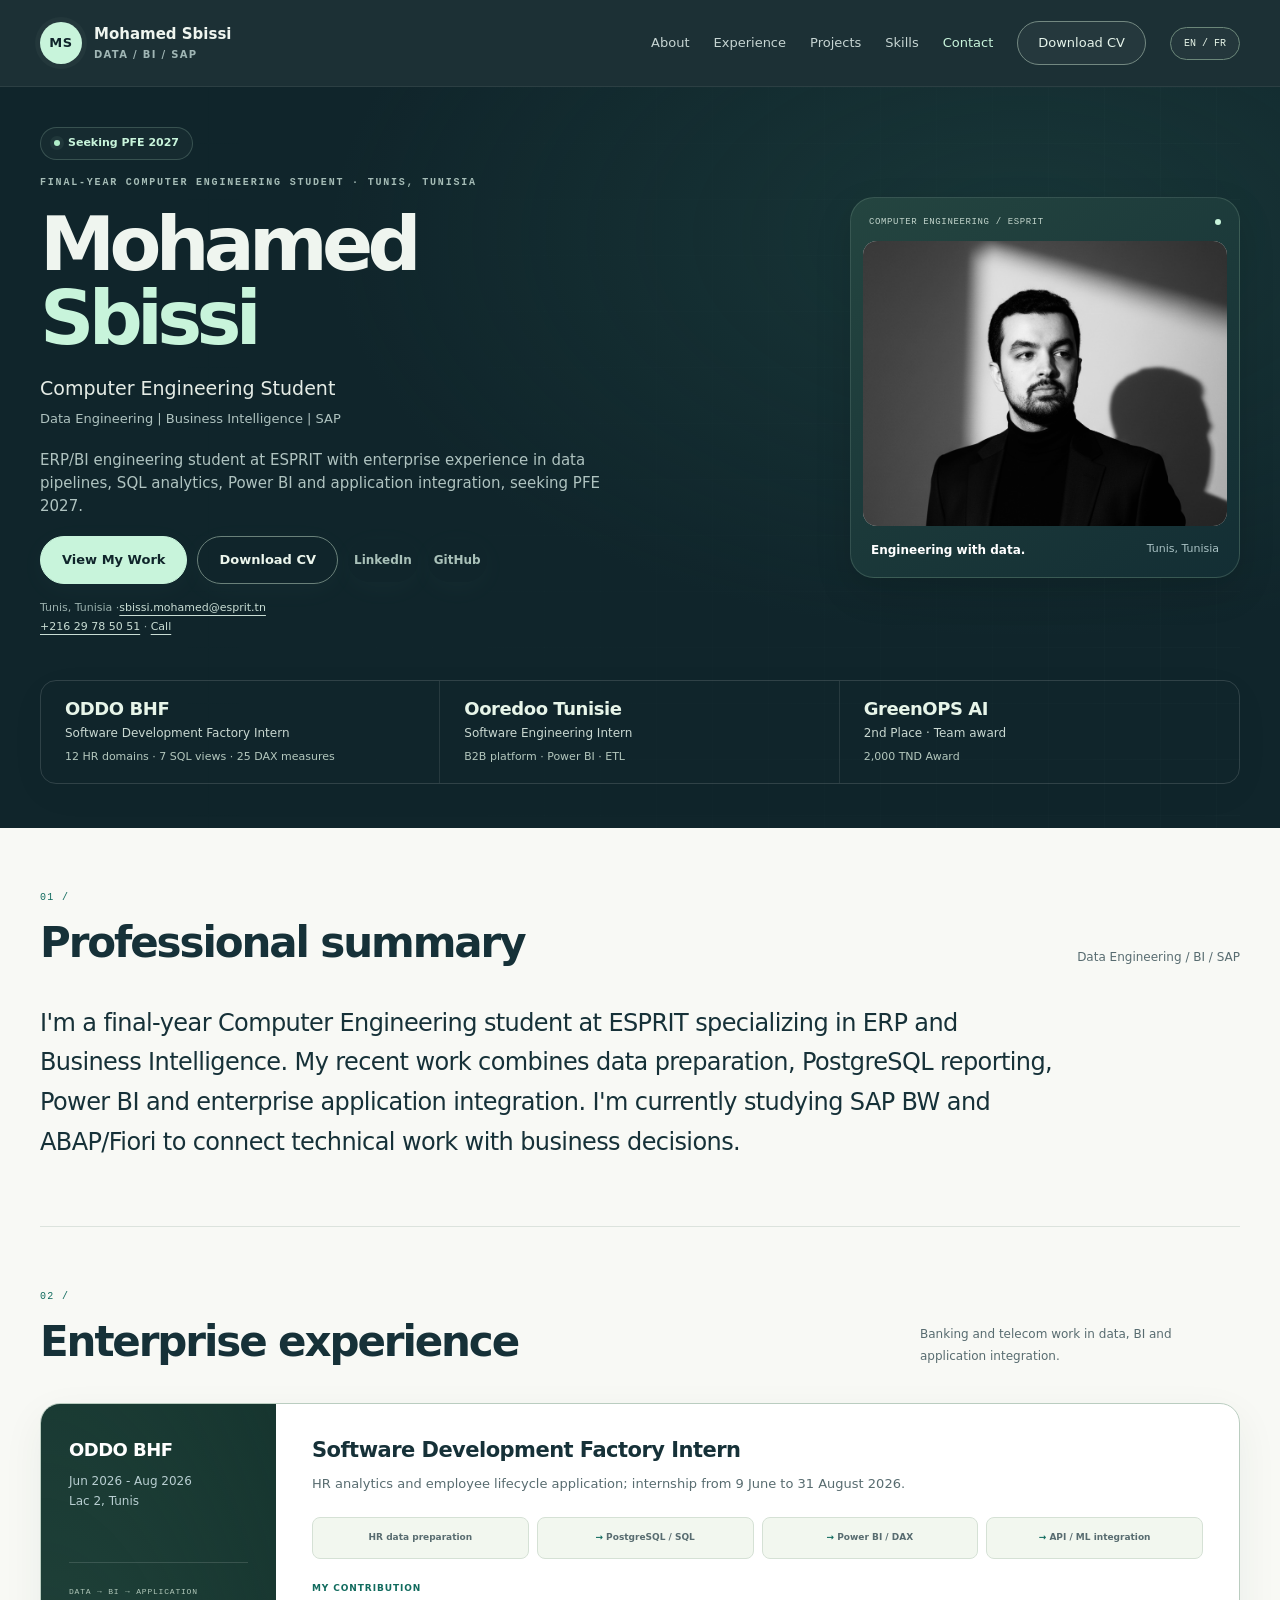
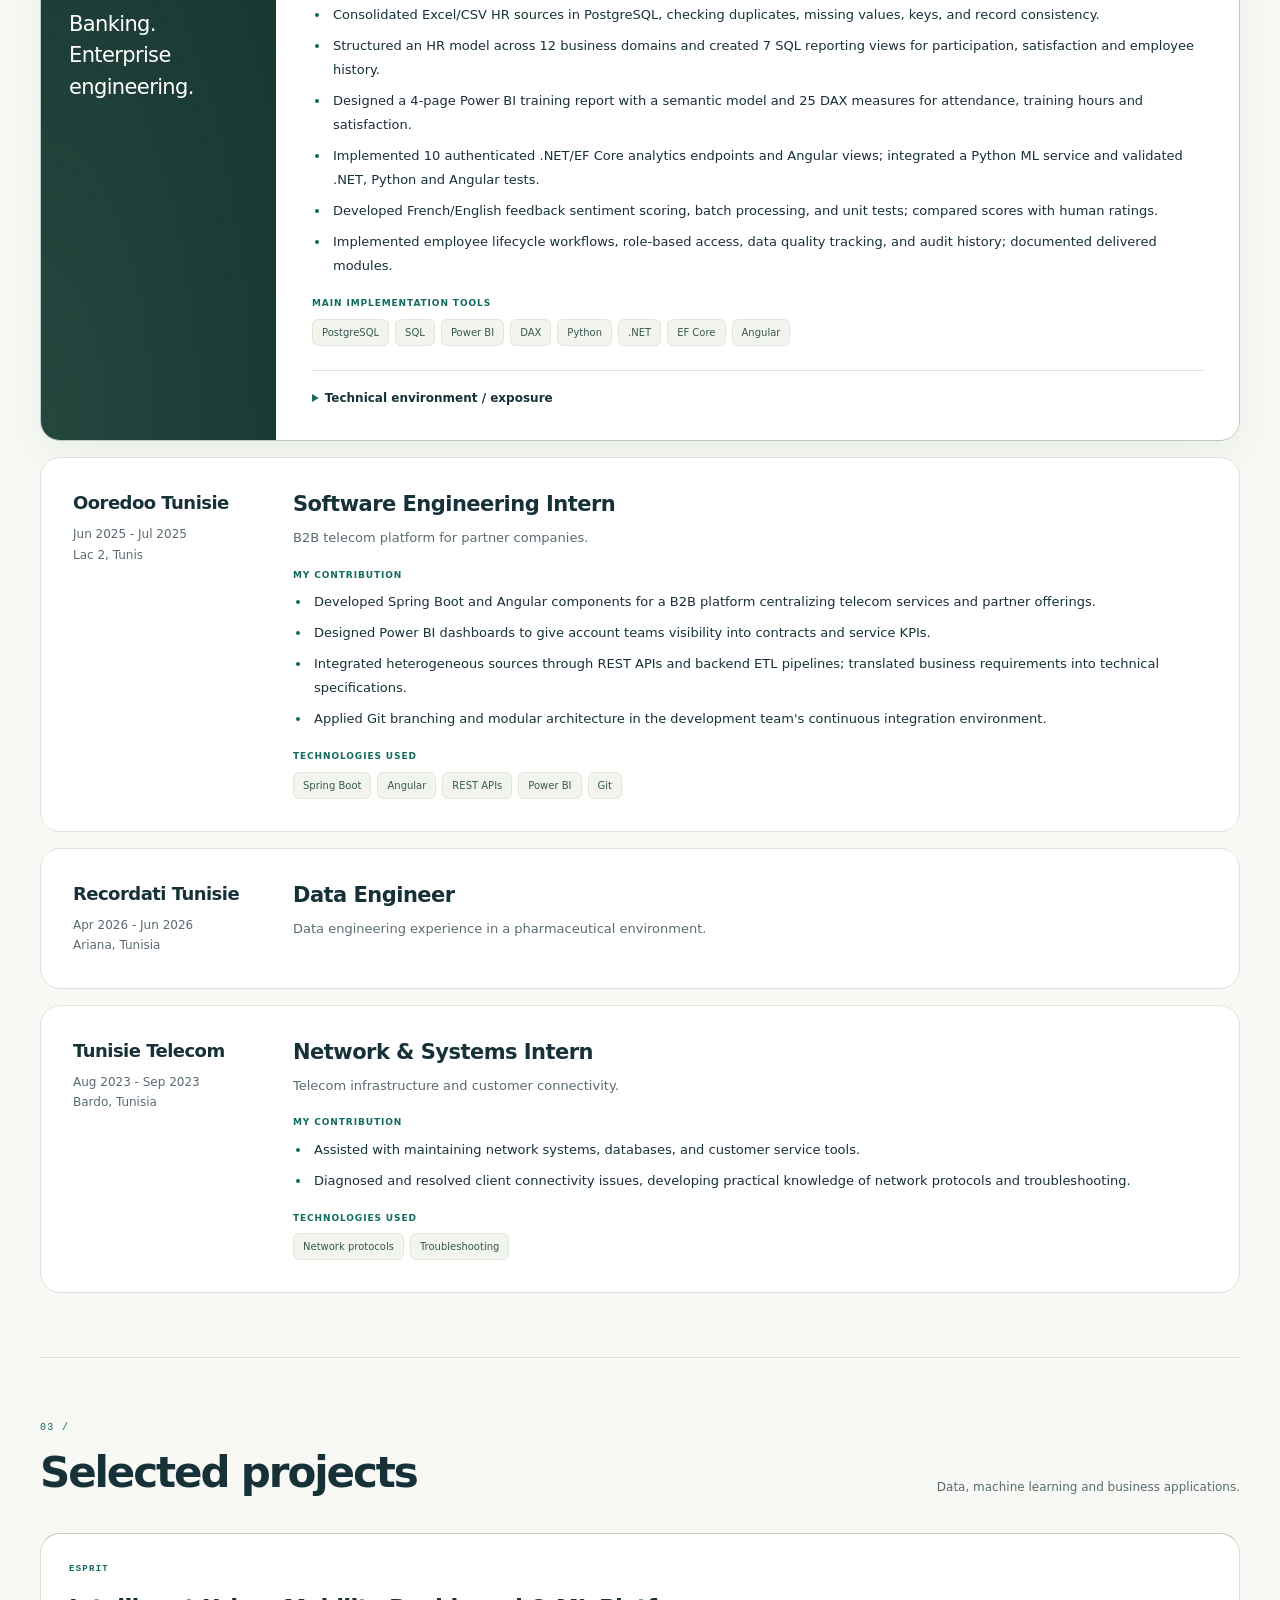
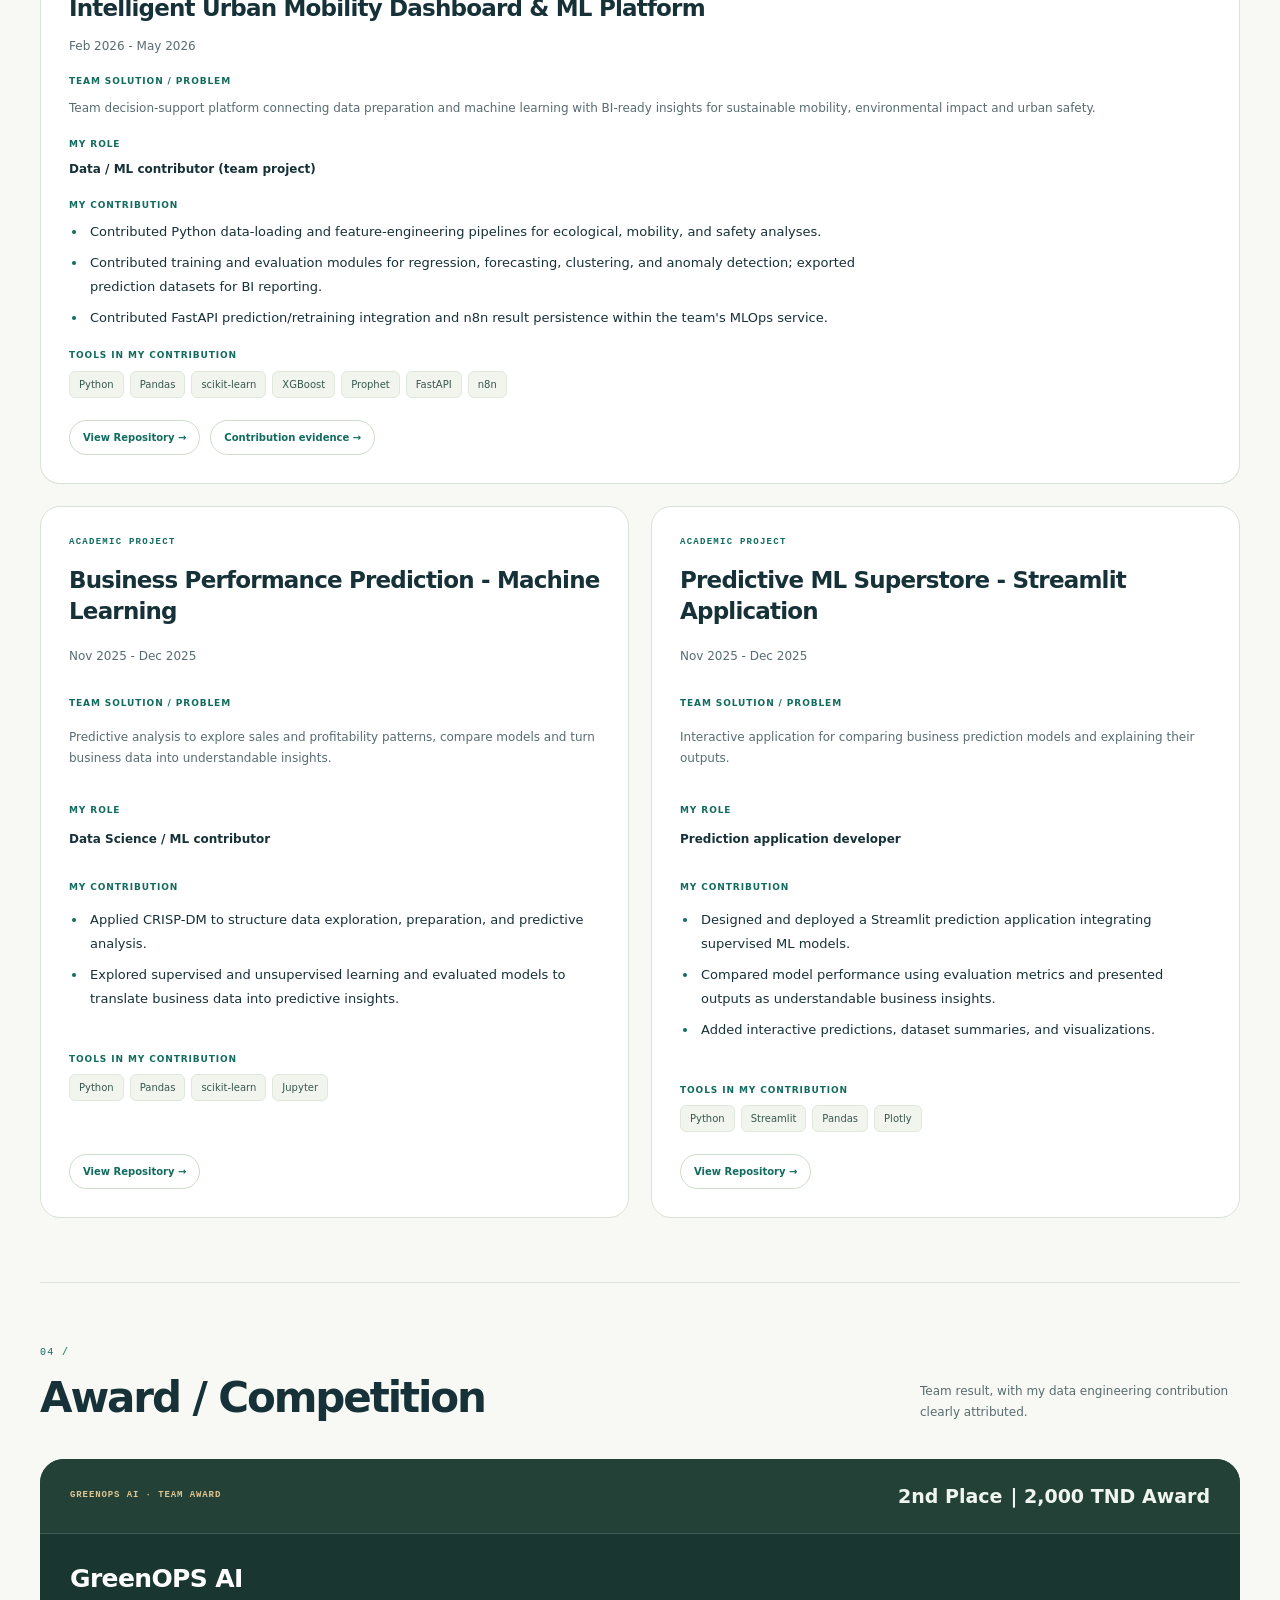
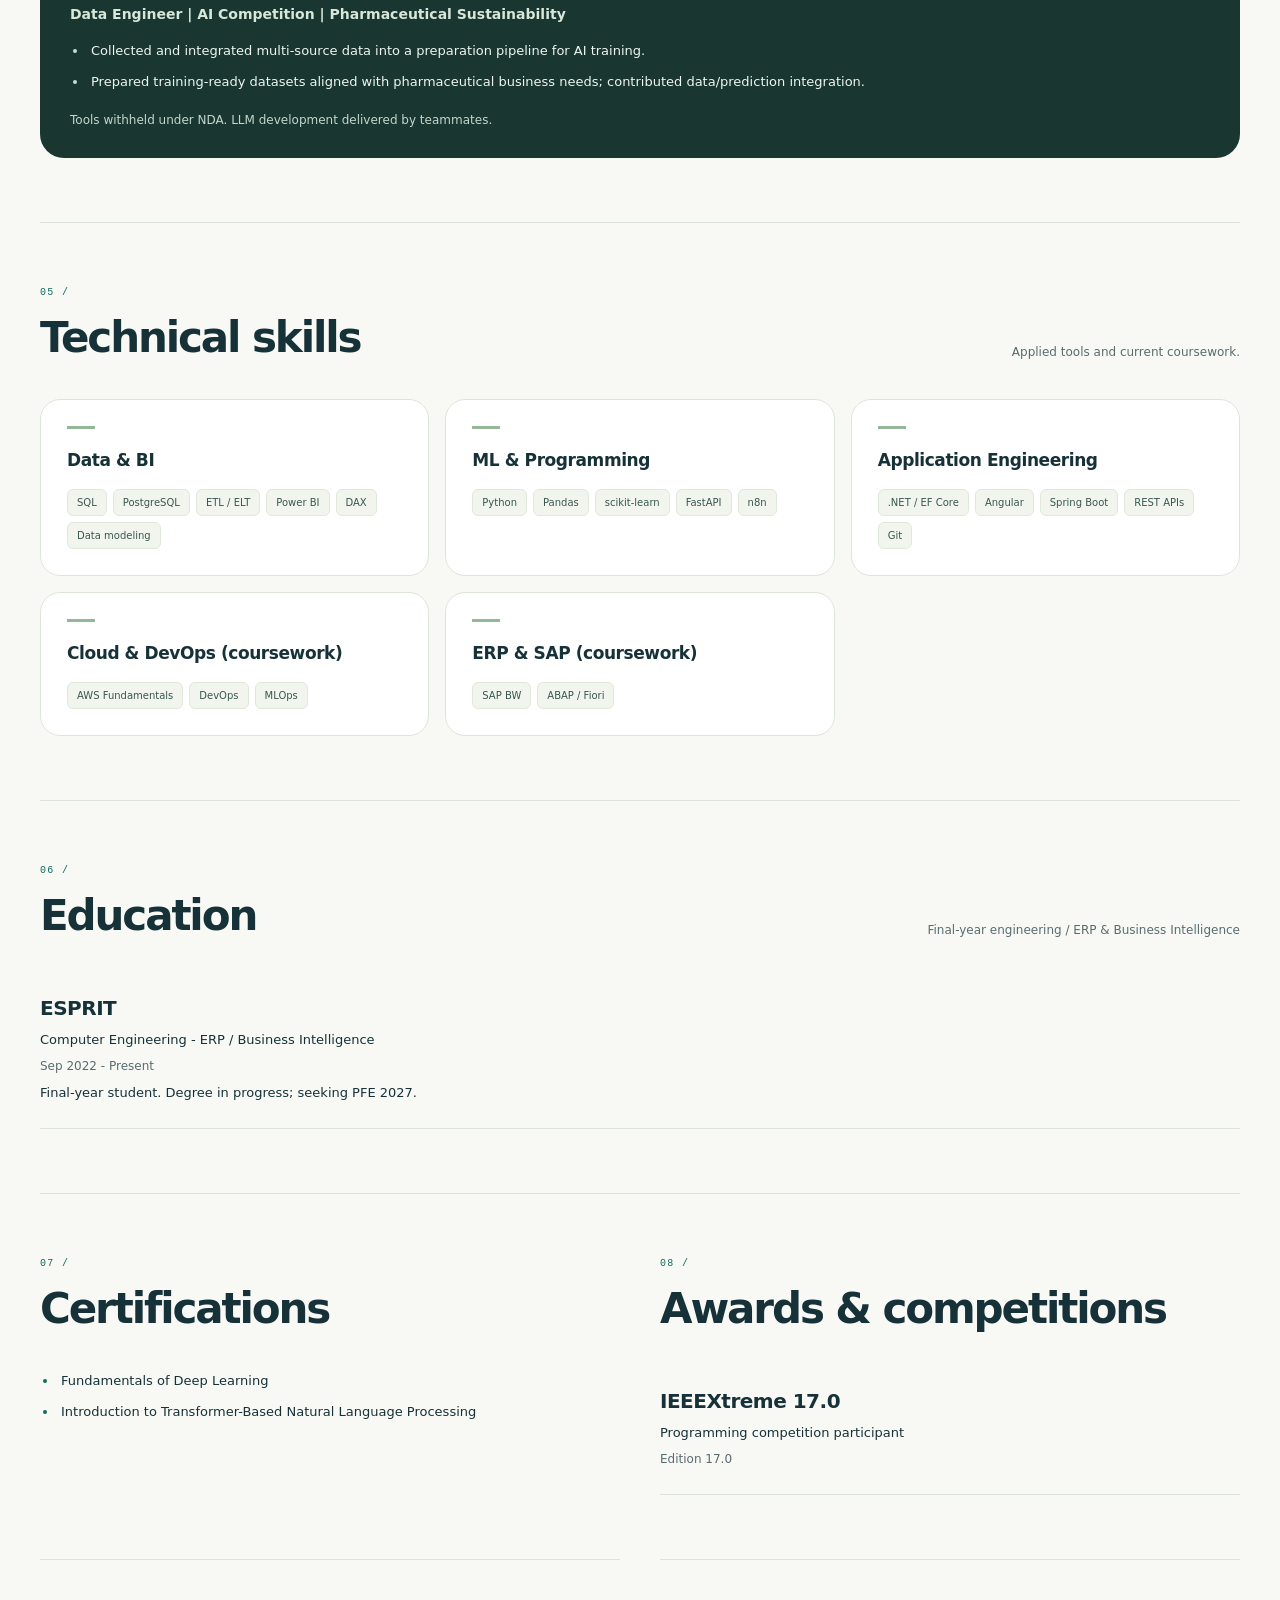
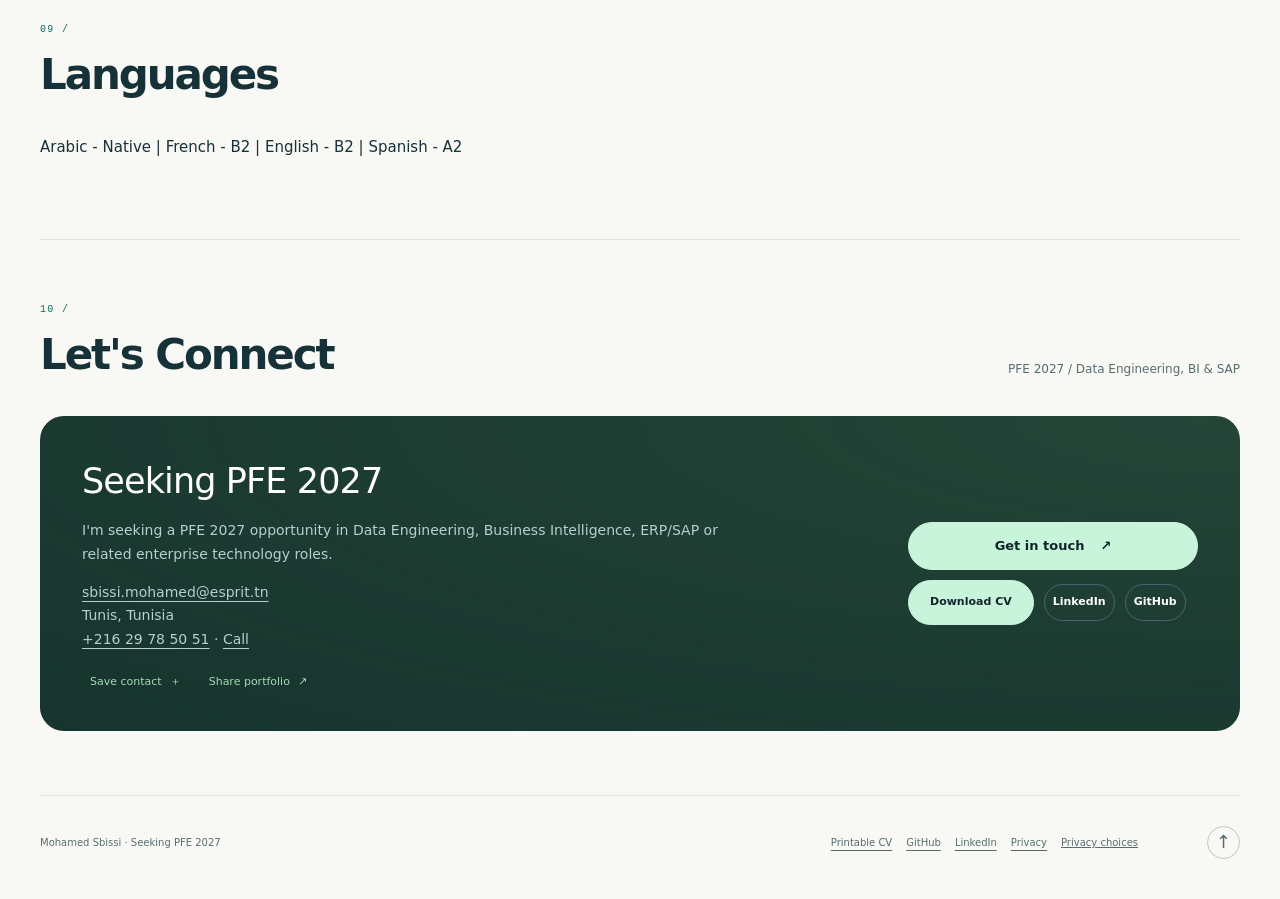
==== commit a6daeb28: "Add contact sharing and optional analytics This update adds a verified contact vCard, native share f" ====
--- a/index.html
+++ b/index.html
@@ -1,3 +1,3 @@
 <!DOCTYPE html>
 
-<html lang="en"><head><meta charset="utf-8"/><meta content="width=device-width,initial-scale=1" name="viewport"/><title>Mohamed Sbissi | Data Engineering - BI - SAP</title><meta content="Computer Engineering student at ESPRIT seeking PFE 2027 in Data Engineering, Business Intelligence, SAP/ERP and Data &amp; AI." name="description"/><meta content="#10262d" name="theme-color"/><meta content="website" property="og:type"/><meta content="Mohamed Sbissi | Data Engineering - BI - SAP" property="og:title"/><meta content="Computer Engineering student at ESPRIT seeking PFE 2027 in Data Engineering, Business Intelligence, SAP/ERP and Data &amp; AI." property="og:description"/><meta content="https://mohasbissi01.github.io/cv/" property="og:url"/><meta content="https://mohasbissi01.github.io/cv/assets/images/portrait.jpg" property="og:image"/><meta content="Portrait of Mohamed Sbissi" property="og:image:alt"/><meta content="summary" name="twitter:card"/><link href="https://mohasbissi01.github.io/cv/" rel="canonical"/><link href="css/style.css" rel="stylesheet"/><link href="css/responsive.css" rel="stylesheet"/><link href="css/print.css" rel="stylesheet"/><script type="application/ld+json">{"@context": "https://schema.org", "@type": "Person", "name": "Mohamed Sbissi", "jobTitle": "Computer Engineering Student", "email": "sbissi.mohamed@esprit.tn", "url": "https://mohasbissi01.github.io/cv/", "sameAs": ["https://www.linkedin.com/in/mohamed-sbissi", "https://github.com/MOHAsbissi01"]}</script><link href="css/premium.css" rel="stylesheet"/><link href="assets/images/favicon.svg" rel="icon" type="image/svg+xml"/><link href="css/language.css" rel="stylesheet"/></head><body><div aria-hidden="true" class="reading-progress"></div><a class="skip" data-i18n="t0" href="#main">Skip to content</a><header class="site-header"><div class="wrap header-inner"><a class="brand" href="#main"><span aria-hidden="true" class="brand-mark">MS</span><span class="brand-name">Mohamed Sbissi<span class="brand-subtitle">Data / BI / SAP</span></span></a><button aria-controls="main-navigation" aria-expanded="false" class="menu-toggle" type="button">Menu</button><nav aria-label="Main navigation" data-i18n-aria-label="t203" id="main-navigation"><a data-i18n="t1" href="#experience">Experience</a><a data-i18n="t2" href="#projects">Projects</a><a data-i18n="t3" href="#skills">Skills</a><a data-i18n="t4" href="#education">Education</a><a class="nav-download" data-i18n="t5" download="Mohamed-Sbissi-CV-2.pdf" href="assets/cv/CV-2.pdf">Download CV</a><button aria-label="Choose language / Choisir la langue" class="locale-toggle" type="button">EN / FR</button></nav></div></header><main class="wrap" id="main"><div class="hero-zone"><section aria-labelledby="name" class="hero"><div><span class="availability" data-i18n="t6">Seeking PFE 2027</span><p class="eyebrow" data-i18n="t7">DATA ENGINEERING / BUSINESS INTELLIGENCE</p><h1 id="name">Mohamed <span>Sbissi</span></h1><p class="hero-role" data-i18n="t8">Computer Engineering Student</p><p class="hero-focus" data-i18n="t9">Data Engineering | Business Intelligence | SAP</p><div aria-label="Core domains" class="domain-tags" data-i18n-aria-label="t204"><span data-i18n="t10">Data Engineering</span><span>Business Intelligence</span><span>SAP / ERP</span><span>AI / ML</span></div><p class="hero-intro" data-i18n="t11">From raw data to decisions that matter. I build reliable pipelines, clear analytics and the applications that connect them.</p><div class="actions"><a class="button" data-i18n="t12" download="Mohamed-Sbissi-CV-2.pdf" href="assets/cv/CV-2.pdf">Download CV</a><a class="button secondary" data-i18n="t13" href="#projects">View projects</a><a class="button social" href="https://www.linkedin.com/in/mohamed-sbissi">LinkedIn</a><a class="button social" href="https://github.com/MOHAsbissi01">GitHub</a></div><p class="hero-meta"><span data-i18n="t14">Tunis, Tunisia ·</span><a href="mailto:sbissi.mohamed@esprit.tn">sbissi.mohamed@esprit.tn</a></p><a class="explore-link" href="#experience"><span data-i18n="t15">Explore my work</span><span aria-hidden="true">↓</span></a></div><aside aria-label="Profile and internship evidence" class="hero-visual" data-i18n-aria-label="t205"><div class="visual-frame"><div class="frame-top"><span data-i18n="t16">Computer Engineering / ESPRIT</span><span aria-hidden="true"></span></div><img alt="Portrait of Mohamed Sbissi" class="portrait" data-i18n-alt="t206" height="330" src="assets/images/portrait.jpg" width="340"/><div class="frame-caption"><strong data-i18n="t17">Engineering with data.</strong><span data-i18n="t18">Tunis, Tunisia</span></div></div><div aria-label="My engineering focus" class="signal-panel" data-i18n-aria-label="t207"><div class="signal-heading"><span data-i18n="t19">THE WORKFLOW</span><span>01 — 03</span></div><div class="signal-flow"><span><i aria-hidden="true">01</i><span data-i18n="t20">Prepare</span></span><b aria-hidden="true">→</b><span><i aria-hidden="true">02</i><span data-i18n="t21">Connect</span></span><b aria-hidden="true">→</b><span><i aria-hidden="true">03</i><span data-i18n="t22">Explain</span></span></div></div></aside></section><div aria-label="Selected achievements" class="quick-facts" data-i18n-aria-label="t208"><div><strong>12</strong><span data-i18n="t23">HR data domains</span><small>ODDO BHF / PostgreSQL</small></div><div><strong>25</strong><span data-i18n="t24">DAX measures</span><small>ODDO BHF / Power BI</small></div><div><strong>10</strong><span data-i18n="t25">Analytics endpoints</span><small>ODDO BHF / .NET</small></div><div><strong data-i18n="t26">2nd</strong><span>GreenOPS AI</span><small data-i18n="t27">Team award / 2,000 TND</small></div></div></div><section aria-labelledby="about-heading" class="section" id="about"><div class="section-heading"><h2 data-i18n="t28" data-number="01 /" id="about-heading">Professional summary</h2><p>Data Engineering / BI / SAP</p></div><p class="summary-text" data-i18n="t29">I'm a final-year Computer Engineering student at ESPRIT, specializing in ERP and Business Intelligence. At ODDO BHF, I connected HR data preparation, PostgreSQL reporting and Power BI analytics with tested application and ML integration. My focus: turning complex business needs into dependable data and useful insights. Now seeking a PFE internship in 2027, while deepening my knowledge of SAP BW, ABAP/Fiori, AWS and MLOps.</p></section><section aria-labelledby="experience-heading" class="section" id="experience"><div class="section-heading"><h2 data-i18n="t30" data-number="02 /" id="experience-heading">Built in the real world.</h2><p data-i18n="t31">Banking and telecom experience. Data preparation, analytics and application integration.</p></div><div class="timeline"><article class="experience featured-experience" id="experience-oddo"><div class="meta"><p class="company">ODDO BHF</p><p class="date" data-i18n="t32">Jun 2026 - Aug 2026</p><p class="location" data-i18n="t33">Lac 2, Tunis</p><div class="experience-signature"><span data-i18n="t34">DATA → BI → APPLICATION</span><strong><span data-i18n="t35">Banking.</span><br/><span data-i18n="t36">Enterprise engineering.</span></strong></div></div><div class="experience-body"><h3 data-i18n="t37">Software Development Factory Intern</h3><p class="context" data-i18n="t38">HR analytics and employee lifecycle application; internship from 9 June to 31 August 2026.</p><div aria-label="Delivered analytics workflow" class="delivery-flow" data-i18n-aria-label="t209"><span data-i18n="t39">HR data preparation</span><span>PostgreSQL / SQL</span><span>Power BI / DAX</span><span data-i18n="t40">API / ML integration</span></div><p class="label" data-i18n="t41">My contribution</p><ul class="contribution"><li data-i18n="t42">Consolidated Excel/CSV HR sources in PostgreSQL, checking duplicates, missing values, keys, and record consistency.</li><li data-i18n="t43">Structured an HR model across 12 business domains and created 7 SQL reporting views for participation, satisfaction and employee history.</li><li data-i18n="t44">Designed a 4-page Power BI training report with a semantic model and 25 DAX measures for attendance, training hours and satisfaction.</li><li data-i18n="t45">Implemented 10 authenticated .NET/EF Core analytics endpoints and Angular views; integrated a Python ML service and validated .NET, Python and Angular tests.</li><li data-i18n="t46">Developed French/English feedback sentiment scoring, batch processing, and unit tests; compared scores with human ratings.</li><li data-i18n="t47">Implemented employee lifecycle workflows, role-based access, data quality tracking, and audit history; documented delivered modules.</li></ul><p class="label" data-i18n="t48">Main implementation tools</p><div class="stack"><span class="chip">PostgreSQL</span><span class="chip">SQL</span><span class="chip">Power BI</span><span class="chip">DAX</span><span class="chip">Python</span><span class="chip">.NET</span><span class="chip">EF Core</span><span class="chip">Angular</span></div><details class="technical-environment"><summary data-i18n="t49">Technical environment / exposure</summary><p data-i18n="t50">Technical environment / exposure. These tools belong to the broader internship context; implementation ownership and depth of use are not claimed.</p><div class="environment-grid"><div class="environment-category"><h4 data-i18n="t51">Data &amp; Messaging</h4><div class="stack"><span class="chip">Apache Kafka</span></div></div><div class="environment-category"><h4 data-i18n="t52">Backend &amp; Integration</h4><div class="stack"><span class="chip">Node.js</span><span class="chip">WebSockets</span><span class="chip">Spring Batch</span><span class="chip">Camunda</span></div></div><div class="environment-category"><h4 data-i18n="t53">DevOps &amp; Infrastructure</h4><div class="stack"><span class="chip">OpenShift</span><span class="chip">Helm</span><span class="chip">Nginx</span></div></div><div class="environment-category"><h4 data-i18n="t54">Security &amp; Identity</h4><div class="stack"><span class="chip">Keycloak</span></div></div><div class="environment-category"><h4 data-i18n="t55">Observability &amp; Logging</h4><div class="stack"><span class="chip">ELK Stack</span></div></div><div class="environment-category"><h4 data-i18n="t56">Other integrations</h4><div class="stack"><span class="chip" data-i18n="t57">Bot-related development / integration</span></div></div></div></details></div></article><article class="experience" id="experience-recordati"><div class="meta"><p class="company">Recordati Tunisie</p><p class="date" data-i18n="t58">Apr 2026 - Jun 2026</p><p class="location" data-i18n="t59">Ariana, Tunisia</p></div><div class="experience-body"><h3 data-i18n="t60">Data Engineer</h3><p class="context" data-i18n="t61">Data engineering experience in a pharmaceutical environment.</p></div></article><article class="experience" id="experience-ooredoo"><div class="meta"><p class="company">Ooredoo Tunisie</p><p class="date" data-i18n="t62">Jun 2025 - Jul 2025</p><p class="location" data-i18n="t63">Lac 2, Tunis</p></div><div class="experience-body"><h3 data-i18n="t64">Software Engineering Intern</h3><p class="context" data-i18n="t65">B2B telecom platform for partner companies.</p><p class="label" data-i18n="t66">My contribution</p><ul class="contribution"><li data-i18n="t67">Developed Spring Boot and Angular components for a B2B platform centralizing telecom services and partner offerings.</li><li data-i18n="t68">Designed Power BI dashboards to give account teams visibility into contracts and service KPIs.</li><li data-i18n="t69">Integrated heterogeneous sources through REST APIs and backend ETL pipelines; translated business requirements into technical specifications.</li><li data-i18n="t70">Applied Git branching and modular architecture in the development team's continuous integration environment.</li></ul><p class="label" data-i18n="t71">Technologies used</p><div class="stack"><span class="chip">Spring Boot</span><span class="chip">Angular</span><span class="chip" data-i18n="t72">REST APIs</span><span class="chip">Power BI</span><span class="chip">Git</span></div></div></article><article class="experience" id="experience-telecom"><div class="meta"><p class="company">Tunisie Telecom</p><p class="date" data-i18n="t73">Aug 2023 - Sep 2023</p><p class="location" data-i18n="t74">Bardo, Tunisia</p></div><div class="experience-body"><h3 data-i18n="t75">Network &amp; Systems Intern</h3><p class="context" data-i18n="t76">Telecom infrastructure and customer connectivity.</p><p class="label" data-i18n="t77">My contribution</p><ul class="contribution"><li data-i18n="t78">Assisted with maintaining network systems, databases, and customer service tools.</li><li data-i18n="t79">Diagnosed and resolved client connectivity issues, developing practical knowledge of network protocols and troubleshooting.</li></ul><p class="label" data-i18n="t80">Technologies used</p><div class="stack"><span class="chip" data-i18n="t81">Network protocols</span><span class="chip" data-i18n="t82">Troubleshooting</span></div></div></article></div></section><section aria-labelledby="achievement-heading" class="section" id="achievement"><div class="section-heading"><h2 data-i18n="t83" data-number="03 /" id="achievement-heading">Data engineering. Competition impact.</h2><p data-i18n="t84">A team achievement, with a clearly defined individual role.</p></div><div class="featured-achievement"><aside class="award-panel"><p class="eyebrow" data-i18n="t85">GreenOPS AI / Team award</p><div class="award-rank">2<small data-i18n="t86">nd</small></div><p class="award-prize" data-i18n="t87">2,000 TND prize</p><p class="award-caption" data-i18n="t88">AI competition / Pharmaceutical sustainability</p></aside><article class="featured-project" id="project-greenops"><p class="eyebrow" data-i18n="t89">AI competition / hackathon</p><h3>GreenOPS AI</h3><p class="label" data-i18n="t90">Team solution / problem</p><p class="context" data-i18n="t91">Team solution designed to help pharmaceutical manufacturers reduce environmental impact while addressing regulated-environment requirements.</p><p class="label" data-i18n="t92">My role</p><p class="role" data-i18n="t93">Data Engineer</p><p class="label" data-i18n="t94">My contribution</p><ul class="contribution"><li data-i18n="t95">Collected and integrated data from multiple sources into a preparation pipeline for AI training.</li><li data-i18n="t96">Processed and prepared training-ready datasets, aligning data requirements with the business problem.</li><li data-i18n="t97">Contributed to data presentation and website integration, connecting prepared data with ML prediction calculations.</li></ul><p class="date" data-i18n="t98">Technology and implementation details withheld under NDA. LLM development was handled by other team members.</p></article></div></section><section aria-labelledby="projects-heading" class="section" id="projects"><div class="section-heading"><h2 data-i18n="t99" data-number="04 /" id="projects-heading">Ideas, made tangible.</h2><p data-i18n="t100">Selected work in data, machine learning and business applications.</p></div><div aria-label="Filter projects" class="filter-bar" data-i18n-aria-label="t210" role="group"><button aria-pressed="true" data-filter="All" data-i18n="t101" type="button">All</button><button aria-pressed="false" data-filter="Data &amp; ML" data-i18n="t102" type="button">Data &amp; ML</button><button aria-pressed="false" data-filter="Development" data-i18n="t103" type="button">Development</button></div><p aria-live="polite" class="sr-only" data-i18n="t104" id="filter-status">4 projects shown</p><div class="projects"><article class="project featured" data-category="Data &amp; ML" id="project-urban"><div aria-hidden="true" class="project-art art-urban"><span data-i18n="t105">Mobility / Connected intelligence</span><svg fill="none" viewbox="0 0 380 190" xmlns="http://www.w3.org/2000/svg"><path d="M25 68H122L162 28H238L284 68H355M25 120H116L158 160H239L282 120H355M122 68L158 160M238 28L282 120"></path><g><circle cx="25" cy="68" r="5"></circle><circle cx="122" cy="68" r="7"></circle><circle cx="162" cy="28" r="5"></circle><circle cx="238" cy="28" r="5"></circle><circle cx="284" cy="68" r="7"></circle><circle cx="355" cy="68" r="5"></circle><circle cx="25" cy="120" r="5"></circle><circle cx="116" cy="120" r="5"></circle><circle cx="158" cy="160" r="7"></circle><circle cx="239" cy="160" r="5"></circle><circle cx="282" cy="120" r="7"></circle><circle cx="355" cy="120" r="5"></circle></g></svg><small data-i18n="t106">WORKFLOW CONCEPT</small></div><div class="project-copy"><p class="eyebrow">ESPRIT</p><h3 data-i18n="t107">Intelligent Urban Mobility Dashboard &amp; ML Platform</h3><p class="date" data-i18n="t108">Feb 2026 - May 2026</p><p class="label" data-i18n="t109">Team solution / problem</p><p class="context" data-i18n="t110">Team decision-support platform connecting data preparation and machine learning with BI-ready insights for sustainable mobility, environmental impact and urban safety.</p><p class="label" data-i18n="t111">My role</p><p class="role" data-i18n="t112">Data / ML contributor (team project)</p><p class="label" data-i18n="t113">My contribution</p><ul class="contribution"><li data-i18n="t114">Contributed Python data-loading and feature-engineering pipelines for ecological, mobility, and safety analyses.</li><li data-i18n="t115">Contributed training and evaluation modules for regression, forecasting, clustering, and anomaly detection; exported prediction datasets for BI reporting.</li><li data-i18n="t116">Contributed FastAPI prediction/retraining integration and n8n result persistence within the team's MLOps service.</li></ul><p class="label" data-i18n="t117">Tools in my contribution</p><div class="stack"><span class="chip">Python</span><span class="chip">Pandas</span><span class="chip">scikit-learn</span><span class="chip">XGBoost</span><span class="chip">Prophet</span><span class="chip">FastAPI</span><span class="chip">n8n</span></div><p class="label" data-i18n="t118">Project stack (team scope)</p><div class="stack"><span class="chip">Power BI</span><span class="chip">Python</span><span class="chip">FastAPI</span><span class="chip">MLflow</span><span class="chip">n8n</span><span class="chip">Prometheus</span><span class="chip">Grafana</span><span class="chip">Streamlit</span><span class="chip">Next.js</span></div><div class="project-links"><a data-i18n="t119" href="https://github.com/HeniRidene/Esprit-PABI-4ERPBI5-2526-BITribe">View Repository →</a><a data-i18n="t120" href="https://github.com/HeniRidene/Esprit-PABI-4ERPBI5-2526-BITribe/commit/6352f1fdb0">Contribution evidence →</a></div></div></article><article class="project" data-category="Data &amp; ML" id="project-business"><div aria-hidden="true" class="project-art art-business"><span data-i18n="t121">Business / Predictive analysis</span><svg fill="none" viewbox="0 0 380 190" xmlns="http://www.w3.org/2000/svg"><path d="M30 155H350M30 35V155M42 130L98 111L154 122L210 76L266 87L330 38"></path><path class="secondary-line" d="M42 145L98 137L154 103L210 113L266 65L330 61"></path><circle cx="210" cy="76" r="6"></circle><circle cx="330" cy="38" r="6"></circle></svg><small data-i18n="t122">WORKFLOW CONCEPT</small></div><p class="eyebrow" data-i18n="t123">Academic project</p><h3 data-i18n="t124">Business Performance Prediction - Machine Learning</h3><p class="date" data-i18n="t125">Nov 2025 - Dec 2025</p><p class="label" data-i18n="t126">Team solution / problem</p><p class="context" data-i18n="t127">Predictive analysis to explore sales and profitability patterns, compare models and turn business data into understandable insights.</p><p class="label" data-i18n="t128">My role</p><p class="role" data-i18n="t129">Data Science / ML contributor</p><p class="label" data-i18n="t130">My contribution</p><ul class="contribution"><li data-i18n="t131">Applied CRISP-DM to structure data exploration, preparation, and predictive analysis.</li><li data-i18n="t132">Explored supervised and unsupervised learning and evaluated models to translate business data into predictive insights.</li></ul><p class="label" data-i18n="t133">Tools in my contribution</p><div class="stack"><span class="chip">Python</span><span class="chip">Pandas</span><span class="chip">scikit-learn</span><span class="chip">Jupyter</span></div><div class="project-links"><a data-i18n="t134" href="https://github.com/MOHAsbissi01/Business-Performance-Prediction-ML">View Repository →</a></div></article><article class="project" data-category="Data &amp; ML" id="project-superstore"><div aria-hidden="true" class="project-art art-superstore"><span data-i18n="t135">Application / Explainable outputs</span><svg fill="none" viewbox="0 0 380 190" xmlns="http://www.w3.org/2000/svg"><rect height="145" rx="9" width="320" x="30" y="26"></rect><path d="M30 55H350M52 40H75M86 40H109M220 78V149M267 98V149M314 68V149"></path><path class="secondary-line" d="M51 87H150M51 107H130M51 127H165"></path></svg><small data-i18n="t136">WORKFLOW CONCEPT</small></div><p class="eyebrow" data-i18n="t137">Academic project</p><h3 data-i18n="t138">Predictive ML Superstore - Streamlit Application</h3><p class="date" data-i18n="t139">Nov 2025 - Dec 2025</p><p class="label" data-i18n="t140">Team solution / problem</p><p class="context" data-i18n="t141">Interactive application for comparing business prediction models and explaining their outputs.</p><p class="label" data-i18n="t142">My role</p><p class="role" data-i18n="t143">Prediction application developer</p><p class="label" data-i18n="t144">My contribution</p><ul class="contribution"><li data-i18n="t145">Designed and deployed a Streamlit prediction application integrating supervised ML models.</li><li data-i18n="t146">Compared model performance using evaluation metrics and presented outputs as understandable business insights.</li><li data-i18n="t147">Added interactive predictions, dataset summaries, and visualizations.</li></ul><p class="label" data-i18n="t148">Tools in my contribution</p><div class="stack"><span class="chip">Python</span><span class="chip">Streamlit</span><span class="chip">Pandas</span><span class="chip">Plotly</span></div><div class="project-links"><a data-i18n="t149" href="https://github.com/MOHAsbissi01/streamlit-ml-superstore">View Repository →</a></div></article><article class="project early" data-category="Development" id="project-edutech"><div aria-hidden="true" class="project-art art-edutech"><span data-i18n="t150">Development / Platform foundations</span><svg fill="none" viewbox="0 0 380 190" xmlns="http://www.w3.org/2000/svg"><path d="M130 45L72 96L130 145M250 45L308 96L250 145M216 31L169 159"></path></svg><small data-i18n="t151">WORKFLOW CONCEPT</small></div><p class="eyebrow" data-i18n="t152">Early academic project</p><h3>EduTechHub</h3><p class="date" data-i18n="t153">Feb 2024 - May 2024</p><p class="label" data-i18n="t154">Team solution / problem</p><p class="context" data-i18n="t155">PHP MVC learning platform with user management, learning resources, and external API features.</p><p class="label" data-i18n="t156">My role</p><p class="role" data-i18n="t157">Web development team member</p><p class="label" data-i18n="t158">Project stack (team scope)</p><div class="stack"><span class="chip">PHP</span><span class="chip">MVC</span><span class="chip">HTML5</span><span class="chip">CSS</span><span class="chip">JavaScript</span><span class="chip">Bootstrap 5</span></div></article></div></section><section aria-labelledby="skills-heading" class="section" id="skills"><div class="section-heading"><h2 data-i18n="t159" data-number="05 /" id="skills-heading">A connected toolkit.</h2><p data-i18n="t160">Applied engineering, academic projects and ongoing learning.</p></div><div class="skills"><article class="skill-group"><h3 data-i18n="t161">Data Engineering &amp; BI</h3><p class="level" data-i18n="t162">Applied in internships</p><div class="stack"><span class="chip">SQL</span><span class="chip">PostgreSQL</span><span class="chip">Python</span><span class="chip" data-i18n="t163">Excel/CSV preparation</span><span class="chip" data-i18n="t164">ETL workflows</span><span class="chip" data-i18n="t165">Data quality</span><span class="chip">Power BI</span><span class="chip">DAX</span><span class="chip" data-i18n="t166">Data modeling</span></div></article><article class="skill-group"><h3 data-i18n="t167">ML &amp; Integration</h3><p class="level" data-i18n="t168">Academic / applied projects</p><div class="stack"><span class="chip">Pandas</span><span class="chip">scikit-learn</span><span class="chip">Streamlit</span><span class="chip">FastAPI</span><span class="chip" data-i18n="t169">Model evaluation</span><span class="chip" data-i18n="t170">NLP preprocessing</span></div></article><article class="skill-group"><h3 data-i18n="t171">Software &amp; Delivery</h3><p class="level" data-i18n="t172">Applied in internships</p><div class="stack"><span class="chip">.NET / EF Core</span><span class="chip">Angular</span><span class="chip">Spring Boot</span><span class="chip" data-i18n="t173">REST APIs</span><span class="chip">Git</span><span class="chip">Jira</span><span class="chip" data-i18n="t174">Unit and functional tests</span></div></article><article class="skill-group"><h3>ERP &amp; SAP</h3><p class="level" data-i18n="t175">Current coursework</p><div class="stack"><span class="chip">SAP BW</span><span class="chip">ABAP / Fiori</span><span class="chip">CRM</span></div></article><article class="skill-group"><h3>Cloud &amp; DevOps</h3><p class="level" data-i18n="t176">Current coursework</p><div class="stack"><span class="chip">AWS Fundamentals</span><span class="chip">DevOps</span><span class="chip">MLOps</span><span class="chip">Big Data Analytics</span></div></article><article class="skill-group"><h3 data-i18n="t177">AI &amp; Responsible Technology</h3><p class="level" data-i18n="t178">Foundations / current coursework</p><div class="stack"><span class="chip">Deep learning</span><span class="chip" data-i18n="t179">Text and graph learning</span><span class="chip" data-i18n="t180">Blockchain coursework</span><span class="chip">RSE / SDG</span></div></article></div></section><section aria-labelledby="education-heading" class="section" id="education"><div class="section-heading"><h2 data-i18n="t181" data-number="06 /" id="education-heading">Learning with intention.</h2><p data-i18n="t182">Final-year engineering / ERP &amp; Business Intelligence</p></div><article class="education-item"><h3>ESPRIT</h3><p data-i18n="t183">Computer Engineering - ERP / Business Intelligence</p><p class="date" data-i18n="t184">Sep 2022 - Present</p><p data-i18n="t185">Final-year student. Degree in progress; seeking PFE 2027.</p></article><article class="education-item"><h3 data-i18n="t186">Lycee Khaznadar Bardo</h3><p data-i18n="t187">Baccalaureate in Experimental Science</p><p class="date" data-i18n="t188">Jun 2021</p><p></p></article></section><div class="two-up"><section aria-labelledby="certifications-heading" class="section" id="certifications"><div class="section-heading"><h2 data-number="07 /" id="certifications-heading">Certifications</h2><p></p></div><ul class="contribution"><li>Fundamentals of Deep Learning</li><li>Introduction to Transformer-Based Natural Language Processing</li><li>Professional AI Prompt Engineering</li><li>Introduction to Bash Shell Scripting</li><li>Introduction to CRM with HubSpot</li></ul></section><section aria-labelledby="awards-heading" class="section" id="awards"><div class="section-heading"><h2 data-i18n="t189" data-number="08 /" id="awards-heading">Awards &amp; competitions</h2><p></p></div><article class="education-item"><h3>IEEEXtreme 17.0</h3><p data-i18n="t190">Programming competition participant</p><p class="date" data-i18n="t191">Edition 17.0</p></article></section></div><section aria-labelledby="languages-heading" class="section" id="languages"><div class="section-heading"><h2 data-i18n="t192" data-number="09 /" id="languages-heading">Languages</h2><p></p></div><p data-i18n="t193">Arabic - Native | French - B2 | English - B2 | Spanish - A2</p></section><section aria-labelledby="contact-heading" class="section" id="contact"><div class="section-heading"><h2 data-i18n="t194" data-number="10 /" id="contact-heading">Let’s build what’s next.</h2><p data-i18n="t195">PFE 2027 / Data Engineering, BI &amp; SAP</p></div><div class="contact-panel"><div><h3 data-i18n="t196">Seeking PFE 2027</h3><p data-i18n="t197">Interested in Data Engineering, Business Intelligence, SAP / ERP, and Data &amp; AI internship opportunities.</p><p><a href="mailto:sbissi.mohamed@esprit.tn">sbissi.mohamed@esprit.tn</a><br/><span data-i18n="t198">Tunis, Tunisia</span></p></div><div class="actions"><a class="button contact-email" href="mailto:sbissi.mohamed@esprit.tn"><span data-i18n="t199">Get in touch</span><span aria-hidden="true">↗</span></a><a class="button" data-i18n="t200" download="Mohamed-Sbissi-CV-2.pdf" href="assets/cv/CV-2.pdf">Download CV</a><a class="button social" href="https://www.linkedin.com/in/mohamed-sbissi">LinkedIn</a><a class="button social" href="https://github.com/MOHAsbissi01">GitHub</a></div></div></section></main><footer class="wrap"><div class="footer-inner"><span data-i18n="t201">Mohamed Sbissi · Seeking PFE 2027</span><div><a data-i18n="t202" href="cv-2.html">Printable CV</a><a class="" href="https://github.com/MOHAsbissi01">GitHub</a><a class="" href="https://www.linkedin.com/in/mohamed-sbissi">LinkedIn</a></div><a aria-label="Back to top" class="back-top" data-i18n-aria-label="t211" href="#main">↑</a></div></footer><script id="portfolio-translations" type="application/json">{"t0": {"en": "Skip to content", "fr": "Aller au contenu"}, "t1": {"en": "Experience", "fr": "Exp\u00e9rience"}, "t2": {"en": "Projects", "fr": "Projets"}, "t3": {"en": "Skills", "fr": "Comp\u00e9tences"}, "t4": {"en": "Education", "fr": "Formation"}, "t5": {"en": "Download CV", "fr": "T\u00e9l\u00e9charger le CV"}, "t6": {"en": "Seeking PFE 2027", "fr": "Recherche PFE 2027"}, "t7": {"en": "DATA ENGINEERING / BUSINESS INTELLIGENCE", "fr": "ING\u00c9NIERIE DES DONN\u00c9ES / BUSINESS INTELLIGENCE"}, "t8": {"en": "Computer Engineering Student", "fr": "\u00c9l\u00e8ve ing\u00e9nieur en informatique"}, "t9": {"en": "Data Engineering | Business Intelligence | SAP", "fr": "Ing\u00e9nierie des donn\u00e9es | Business Intelligence | SAP"}, "t10": {"en": "Data Engineering", "fr": "Ing\u00e9nierie des donn\u00e9es"}, "t11": {"en": "From raw data to decisions that matter. I build reliable pipelines, clear analytics and the applications that connect them.", "fr": "Des donn\u00e9es brutes aux d\u00e9cisions utiles. Je construis des pipelines fiables, des analyses claires et les applications qui les relient."}, "t12": {"en": "Download CV", "fr": "T\u00e9l\u00e9charger le CV"}, "t13": {"en": "View projects", "fr": "Voir les projets"}, "t14": {"en": "Tunis, Tunisia \u00b7", "fr": "Tunis, Tunisie \u00b7 "}, "t15": {"en": "Explore my work", "fr": "D\u00e9couvrir mon travail "}, "t16": {"en": "Computer Engineering / ESPRIT", "fr": "G\u00e9nie informatique / ESPRIT"}, "t17": {"en": "Engineering with data.", "fr": "Construire avec les donn\u00e9es."}, "t18": {"en": "Tunis, Tunisia", "fr": "Tunis, Tunisie"}, "t19": {"en": "THE WORKFLOW", "fr": "LA D\u00c9MARCHE"}, "t20": {"en": "Prepare", "fr": "Pr\u00e9parer"}, "t21": {"en": "Connect", "fr": "Relier"}, "t22": {"en": "Explain", "fr": "Expliquer"}, "t23": {"en": "HR data domains", "fr": "Domaines de donn\u00e9es RH"}, "t24": {"en": "DAX measures", "fr": "Mesures DAX"}, "t25": {"en": "Analytics endpoints", "fr": "Endpoints analytiques"}, "t26": {"en": "2nd", "fr": "2e"}, "t27": {"en": "Team award / 2,000 TND", "fr": "Prix d'\u00e9quipe / 2 000 TND"}, "t28": {"en": "Professional summary", "fr": "Profil professionnel"}, "t29": {"en": "I'm a final-year Computer Engineering student at ESPRIT, specializing in ERP and Business Intelligence. At ODDO BHF, I connected HR data preparation, PostgreSQL reporting and Power BI analytics with tested application and ML integration. My focus: turning complex business needs into dependable data and useful insights. Now seeking a PFE internship in 2027, while deepening my knowledge of SAP BW, ABAP/Fiori, AWS and MLOps.", "fr": "\u00c9l\u00e8ve ing\u00e9nieur en derni\u00e8re ann\u00e9e \u00e0 ESPRIT, sp\u00e9cialis\u00e9 en ERP et Business Intelligence. Chez ODDO BHF, j'ai reli\u00e9 la pr\u00e9paration des donn\u00e9es RH, le reporting PostgreSQL et l'analyse Power BI \u00e0 des int\u00e9grations applicatives et ML test\u00e9es. Mon objectif : transformer des besoins m\u00e9tier complexes en donn\u00e9es fiables et en analyses utiles. Je recherche un stage PFE en 2027 et approfondis actuellement SAP BW, ABAP/Fiori, AWS et le MLOps."}, "t30": {"en": "Built in the real world.", "fr": "L'ing\u00e9nierie sur le terrain."}, "t31": {"en": "Banking and telecom experience. Data preparation, analytics and application integration.", "fr": "Exp\u00e9riences en banque et t\u00e9l\u00e9communications. Pr\u00e9paration des donn\u00e9es, analyse et int\u00e9gration applicative."}, "t32": {"en": "Jun 2026 - Aug 2026", "fr": "Juin 2026 - Ao\u00fbt 2026"}, "t33": {"en": "Lac 2, Tunis", "fr": "Lac 2, Tunis"}, "t34": {"en": "DATA \u2192 BI \u2192 APPLICATION", "fr": "DONN\u00c9ES \u2192 BI \u2192 APPLICATION"}, "t35": {"en": "Banking.", "fr": "Banque."}, "t36": {"en": "Enterprise engineering.", "fr": "Ing\u00e9nierie d'entreprise."}, "t37": {"en": "Software Development Factory Intern", "fr": "Stagiaire \u2014 Software Development Factory"}, "t38": {"en": "HR analytics and employee lifecycle application; internship from 9 June to 31 August 2026.", "fr": "Analyse RH et application de gestion du cycle de vie des collaborateurs ; stage du 9 juin au 31 ao\u00fbt 2026."}, "t39": {"en": "HR data preparation", "fr": "Pr\u00e9paration des donn\u00e9es RH"}, "t40": {"en": "API / ML integration", "fr": "Int\u00e9gration API / ML"}, "t41": {"en": "My contribution", "fr": "Ma contribution"}, "t42": {"en": "Consolidated Excel/CSV HR sources in PostgreSQL, checking duplicates, missing values, keys, and record consistency.", "fr": "Consolid\u00e9 les sources RH Excel/CSV dans PostgreSQL en contr\u00f4lant les doublons, les valeurs manquantes, les cl\u00e9s et la coh\u00e9rence des enregistrements."}, "t43": {"en": "Structured an HR model across 12 business domains and created 7 SQL reporting views for participation, satisfaction and employee history.", "fr": "Structur\u00e9 un mod\u00e8le RH couvrant 12 domaines m\u00e9tier et cr\u00e9\u00e9 7 vues SQL pour le suivi de la participation, de la satisfaction et de l'historique des collaborateurs."}, "t44": {"en": "Designed a 4-page Power BI training report with a semantic model and 25 DAX measures for attendance, training hours and satisfaction.", "fr": "Con\u00e7u un rapport Power BI de 4 pages sur la formation, avec un mod\u00e8le s\u00e9mantique et 25 mesures DAX pour la pr\u00e9sence, les heures de formation et la satisfaction."}, "t45": {"en": "Implemented 10 authenticated .NET/EF Core analytics endpoints and Angular views; integrated a Python ML service and validated .NET, Python and Angular tests.", "fr": "Impl\u00e9ment\u00e9 10 endpoints analytiques authentifi\u00e9s en .NET/EF Core et des vues Angular ; int\u00e9gr\u00e9 un service ML Python et valid\u00e9 les tests .NET, Python et Angular."}, "t46": {"en": "Developed French/English feedback sentiment scoring, batch processing, and unit tests; compared scores with human ratings.", "fr": "D\u00e9velopp\u00e9 un scoring de sentiment des retours en fran\u00e7ais et en anglais, des traitements par lots et des tests unitaires ; compar\u00e9 les scores aux \u00e9valuations humaines."}, "t47": {"en": "Implemented employee lifecycle workflows, role-based access, data quality tracking, and audit history; documented delivered modules.", "fr": "Impl\u00e9ment\u00e9 des workflows du cycle de vie des collaborateurs, des acc\u00e8s par r\u00f4le, le suivi de la qualit\u00e9 des donn\u00e9es et l'historique d'audit ; document\u00e9 les modules livr\u00e9s."}, "t48": {"en": "Main implementation tools", "fr": "Outils de mes r\u00e9alisations"}, "t49": {"en": "Technical environment / exposure", "fr": "Environnement technique / exposition"}, "t50": {"en": "Technical environment / exposure. These tools belong to the broader internship context; implementation ownership and depth of use are not claimed.", "fr": "Environnement technique / exposition. Ces outils font partie du contexte global du stage ; leur impl\u00e9mentation et une expertise approfondie ne sont pas revendiqu\u00e9es."}, "t51": {"en": "Data & Messaging", "fr": "Donn\u00e9es et messagerie"}, "t52": {"en": "Backend & Integration", "fr": "Backend et int\u00e9gration"}, "t53": {"en": "DevOps & Infrastructure", "fr": "DevOps et infrastructure"}, "t54": {"en": "Security & Identity", "fr": "S\u00e9curit\u00e9 et identit\u00e9"}, "t55": {"en": "Observability & Logging", "fr": "Observabilit\u00e9 et logs"}, "t56": {"en": "Other integrations", "fr": "Autres int\u00e9grations"}, "t57": {"en": "Bot-related development / integration", "fr": "D\u00e9veloppement / int\u00e9gration li\u00e9s aux bots"}, "t58": {"en": "Apr 2026 - Jun 2026", "fr": "Avr. 2026 - Juin 2026"}, "t59": {"en": "Ariana, Tunisia", "fr": "Ariana, Tunisie"}, "t60": {"en": "Data Engineer", "fr": "Ing\u00e9nieur donn\u00e9es"}, "t61": {"en": "Data engineering experience in a pharmaceutical environment.", "fr": "Exp\u00e9rience en ing\u00e9nierie des donn\u00e9es dans un environnement pharmaceutique."}, "t62": {"en": "Jun 2025 - Jul 2025", "fr": "Juin 2025 - Juil. 2025"}, "t63": {"en": "Lac 2, Tunis", "fr": "Lac 2, Tunis"}, "t64": {"en": "Software Engineering Intern", "fr": "Stagiaire en g\u00e9nie logiciel"}, "t65": {"en": "B2B telecom platform for partner companies.", "fr": "Plateforme t\u00e9l\u00e9com B2B destin\u00e9e aux entreprises partenaires."}, "t66": {"en": "My contribution", "fr": "Ma contribution"}, "t67": {"en": "Developed Spring Boot and Angular components for a B2B platform centralizing telecom services and partner offerings.", "fr": "D\u00e9velopp\u00e9 des composants Spring Boot et Angular pour une plateforme B2B centralisant les services t\u00e9l\u00e9coms et les offres partenaires."}, "t68": {"en": "Designed Power BI dashboards to give account teams visibility into contracts and service KPIs.", "fr": "Con\u00e7u des tableaux de bord Power BI offrant aux \u00e9quipes commerciales une visibilit\u00e9 sur les contrats et les indicateurs de service."}, "t69": {"en": "Integrated heterogeneous sources through REST APIs and backend ETL pipelines; translated business requirements into technical specifications.", "fr": "Int\u00e9gr\u00e9 des sources h\u00e9t\u00e9rog\u00e8nes via des API REST et des pipelines ETL backend ; traduit les besoins m\u00e9tier en sp\u00e9cifications techniques."}, "t70": {"en": "Applied Git branching and modular architecture in the development team's continuous integration environment.", "fr": "Utilis\u00e9 les branches Git et une architecture modulaire dans l'environnement d'int\u00e9gration continue de l'\u00e9quipe."}, "t71": {"en": "Technologies used", "fr": "Technologies utilis\u00e9es"}, "t72": {"en": "REST APIs", "fr": "API REST"}, "t73": {"en": "Aug 2023 - Sep 2023", "fr": "Ao\u00fbt 2023 - Sept. 2023"}, "t74": {"en": "Bardo, Tunisia", "fr": "Bardo, Tunisie"}, "t75": {"en": "Network & Systems Intern", "fr": "Stagiaire r\u00e9seaux et syst\u00e8mes"}, "t76": {"en": "Telecom infrastructure and customer connectivity.", "fr": "Infrastructure t\u00e9l\u00e9com et connectivit\u00e9 des clients."}, "t77": {"en": "My contribution", "fr": "Ma contribution"}, "t78": {"en": "Assisted with maintaining network systems, databases, and customer service tools.", "fr": "Particip\u00e9 \u00e0 la maintenance des syst\u00e8mes r\u00e9seau, des bases de donn\u00e9es et des outils de service client."}, "t79": {"en": "Diagnosed and resolved client connectivity issues, developing practical knowledge of network protocols and troubleshooting.", "fr": "Diagnostiqu\u00e9 et r\u00e9solu des probl\u00e8mes de connectivit\u00e9 client, en d\u00e9veloppant une pratique des protocoles r\u00e9seau et du d\u00e9pannage."}, "t80": {"en": "Technologies used", "fr": "Technologies utilis\u00e9es"}, "t81": {"en": "Network protocols", "fr": "Protocoles r\u00e9seau"}, "t82": {"en": "Troubleshooting", "fr": "D\u00e9pannage"}, "t83": {"en": "Data engineering. Competition impact.", "fr": "Les donn\u00e9es au c\u0153ur du d\u00e9fi."}, "t84": {"en": "A team achievement, with a clearly defined individual role.", "fr": "Une r\u00e9ussite collective, avec une contribution individuelle clairement d\u00e9finie."}, "t85": {"en": "GreenOPS AI / Team award", "fr": "GreenOPS AI / Prix d'\u00e9quipe"}, "t86": {"en": "nd", "fr": "e"}, "t87": {"en": "2,000 TND prize", "fr": "Prix de 2 000 TND"}, "t88": {"en": "AI competition / Pharmaceutical sustainability", "fr": "Concours d'IA / Durabilit\u00e9 pharmaceutique"}, "t89": {"en": "AI competition / hackathon", "fr": "Concours d'IA / hackathon"}, "t90": {"en": "Team solution / problem", "fr": "Solution collective / Probl\u00e9matique"}, "t91": {"en": "Team solution designed to help pharmaceutical manufacturers reduce environmental impact while addressing regulated-environment requirements.", "fr": "Solution collective visant \u00e0 aider les industriels pharmaceutiques \u00e0 r\u00e9duire leur impact environnemental en tenant compte des exigences d'un environnement r\u00e9glement\u00e9."}, "t92": {"en": "My role", "fr": "Mon r\u00f4le"}, "t93": {"en": "Data Engineer", "fr": "Ing\u00e9nieur donn\u00e9es"}, "t94": {"en": "My contribution", "fr": "Ma contribution"}, "t95": {"en": "Collected and integrated data from multiple sources into a preparation pipeline for AI training.", "fr": "Collect\u00e9 et int\u00e9gr\u00e9 des donn\u00e9es issues de plusieurs sources dans un pipeline de pr\u00e9paration pour l'entra\u00eenement de l'IA."}, "t96": {"en": "Processed and prepared training-ready datasets, aligning data requirements with the business problem.", "fr": "Trait\u00e9 et pr\u00e9par\u00e9 des jeux de donn\u00e9es pr\u00eats pour l'entra\u00eenement, en alignant les besoins en donn\u00e9es sur la probl\u00e9matique m\u00e9tier."}, "t97": {"en": "Contributed to data presentation and website integration, connecting prepared data with ML prediction calculations.", "fr": "Contribu\u00e9 \u00e0 la pr\u00e9sentation des donn\u00e9es et \u00e0 l'int\u00e9gration web, en reliant les donn\u00e9es pr\u00e9par\u00e9es aux calculs de pr\u00e9diction ML."}, "t98": {"en": "Technology and implementation details withheld under NDA. LLM development was handled by other team members.", "fr": "Technologies et d\u00e9tails d'impl\u00e9mentation non divulgu\u00e9s conform\u00e9ment \u00e0 l'accord de confidentialit\u00e9. Le d\u00e9veloppement LLM a \u00e9t\u00e9 r\u00e9alis\u00e9 par d'autres membres de l'\u00e9quipe."}, "t99": {"en": "Ideas, made tangible.", "fr": "Des id\u00e9es aux r\u00e9alisations."}, "t100": {"en": "Selected work in data, machine learning and business applications.", "fr": "S\u00e9lection de projets en donn\u00e9es, machine learning et applications m\u00e9tier."}, "t101": {"en": "All", "fr": "Tous"}, "t102": {"en": "Data & ML", "fr": "Donn\u00e9es et ML"}, "t103": {"en": "Development", "fr": "D\u00e9veloppement"}, "t104": {"en": "4 projects shown", "fr": "4 projets affich\u00e9s"}, "t105": {"en": "Mobility / Connected intelligence", "fr": "Mobilit\u00e9 / Intelligence connect\u00e9e"}, "t106": {"en": "WORKFLOW CONCEPT", "fr": "ILLUSTRATION DE LA D\u00c9MARCHE"}, "t107": {"en": "Intelligent Urban Mobility Dashboard & ML Platform", "fr": "Mobilit\u00e9 urbaine intelligente \u2014 Dashboard et plateforme ML"}, "t108": {"en": "Feb 2026 - May 2026", "fr": "F\u00e9vr. 2026 - Mai 2026"}, "t109": {"en": "Team solution / problem", "fr": "Solution collective / Probl\u00e9matique"}, "t110": {"en": "Team decision-support platform connecting data preparation and machine learning with BI-ready insights for sustainable mobility, environmental impact and urban safety.", "fr": "Plateforme collective d'aide \u00e0 la d\u00e9cision reliant pr\u00e9paration des donn\u00e9es et machine learning \u00e0 des analyses pour la BI, la mobilit\u00e9 durable, l'impact environnemental et la s\u00e9curit\u00e9 urbaine."}, "t111": {"en": "My role", "fr": "Mon r\u00f4le"}, "t112": {"en": "Data / ML contributor (team project)", "fr": "Contributeur donn\u00e9es / ML (projet d'\u00e9quipe)"}, "t113": {"en": "My contribution", "fr": "Ma contribution"}, "t114": {"en": "Contributed Python data-loading and feature-engineering pipelines for ecological, mobility, and safety analyses.", "fr": "Contribu\u00e9 aux pipelines Python de chargement des donn\u00e9es et de feature engineering pour les analyses environnementales, de mobilit\u00e9 et de s\u00e9curit\u00e9."}, "t115": {"en": "Contributed training and evaluation modules for regression, forecasting, clustering, and anomaly detection; exported prediction datasets for BI reporting.", "fr": "Contribu\u00e9 aux modules d'entra\u00eenement et d'\u00e9valuation pour la r\u00e9gression, la pr\u00e9vision, le clustering et la d\u00e9tection d'anomalies ; export\u00e9 des jeux de pr\u00e9dictions pour le reporting BI."}, "t116": {"en": "Contributed FastAPI prediction/retraining integration and n8n result persistence within the team's MLOps service.", "fr": "Contribu\u00e9 \u00e0 l'int\u00e9gration FastAPI pour la pr\u00e9diction et le r\u00e9entra\u00eenement ainsi qu'\u00e0 la persistance des r\u00e9sultats via n8n dans le service MLOps de l'\u00e9quipe."}, "t117": {"en": "Tools in my contribution", "fr": "Outils utilis\u00e9s dans ma contribution"}, "t118": {"en": "Project stack (team scope)", "fr": "Stack du projet (p\u00e9rim\u00e8tre de l'\u00e9quipe)"}, "t119": {"en": "View Repository \u2192", "fr": "Voir le d\u00e9p\u00f4t \u2192"}, "t120": {"en": "Contribution evidence \u2192", "fr": "\u00c9l\u00e9ments de contribution \u2192"}, "t121": {"en": "Business / Predictive analysis", "fr": "M\u00e9tier / Analyse pr\u00e9dictive"}, "t122": {"en": "WORKFLOW CONCEPT", "fr": "ILLUSTRATION DE LA D\u00c9MARCHE"}, "t123": {"en": "Academic project", "fr": "Projet acad\u00e9mique"}, "t124": {"en": "Business Performance Prediction - Machine Learning", "fr": "Pr\u00e9diction de la performance m\u00e9tier \u2014 Machine Learning"}, "t125": {"en": "Nov 2025 - Dec 2025", "fr": "Nov. 2025 - D\u00e9c. 2025"}, "t126": {"en": "Team solution / problem", "fr": "Solution collective / Probl\u00e9matique"}, "t127": {"en": "Predictive analysis to explore sales and profitability patterns, compare models and turn business data into understandable insights.", "fr": "Analyse pr\u00e9dictive pour explorer les tendances de vente et de rentabilit\u00e9, comparer les mod\u00e8les et transformer les donn\u00e9es m\u00e9tier en analyses compr\u00e9hensibles."}, "t128": {"en": "My role", "fr": "Mon r\u00f4le"}, "t129": {"en": "Data Science / ML contributor", "fr": "Contributeur Data Science / ML"}, "t130": {"en": "My contribution", "fr": "Ma contribution"}, "t131": {"en": "Applied CRISP-DM to structure data exploration, preparation, and predictive analysis.", "fr": "Appliqu\u00e9 CRISP-DM pour structurer l'exploration, la pr\u00e9paration des donn\u00e9es et l'analyse pr\u00e9dictive."}, "t132": {"en": "Explored supervised and unsupervised learning and evaluated models to translate business data into predictive insights.", "fr": "Explor\u00e9 l'apprentissage supervis\u00e9 et non supervis\u00e9 et \u00e9valu\u00e9 les mod\u00e8les pour produire des analyses pr\u00e9dictives \u00e0 partir des donn\u00e9es m\u00e9tier."}, "t133": {"en": "Tools in my contribution", "fr": "Outils utilis\u00e9s dans ma contribution"}, "t134": {"en": "View Repository \u2192", "fr": "Voir le d\u00e9p\u00f4t \u2192"}, "t135": {"en": "Application / Explainable outputs", "fr": "Application / R\u00e9sultats explicables"}, "t136": {"en": "WORKFLOW CONCEPT", "fr": "ILLUSTRATION DE LA D\u00c9MARCHE"}, "t137": {"en": "Academic project", "fr": "Projet acad\u00e9mique"}, "t138": {"en": "Predictive ML Superstore - Streamlit Application", "fr": "Predictive ML Superstore \u2014 Application Streamlit"}, "t139": {"en": "Nov 2025 - Dec 2025", "fr": "Nov. 2025 - D\u00e9c. 2025"}, "t140": {"en": "Team solution / problem", "fr": "Solution collective / Probl\u00e9matique"}, "t141": {"en": "Interactive application for comparing business prediction models and explaining their outputs.", "fr": "Application interactive pour comparer des mod\u00e8les pr\u00e9dictifs m\u00e9tier et expliquer leurs r\u00e9sultats."}, "t142": {"en": "My role", "fr": "Mon r\u00f4le"}, "t143": {"en": "Prediction application developer", "fr": "D\u00e9veloppeur d'application pr\u00e9dictive"}, "t144": {"en": "My contribution", "fr": "Ma contribution"}, "t145": {"en": "Designed and deployed a Streamlit prediction application integrating supervised ML models.", "fr": "Con\u00e7u et d\u00e9ploy\u00e9 une application de pr\u00e9diction Streamlit int\u00e9grant des mod\u00e8les ML supervis\u00e9s."}, "t146": {"en": "Compared model performance using evaluation metrics and presented outputs as understandable business insights.", "fr": "Compar\u00e9 les performances des mod\u00e8les avec des m\u00e9triques d'\u00e9valuation et pr\u00e9sent\u00e9 les r\u00e9sultats sous forme d'analyses m\u00e9tier compr\u00e9hensibles."}, "t147": {"en": "Added interactive predictions, dataset summaries, and visualizations.", "fr": "Ajout\u00e9 des pr\u00e9dictions interactives, des r\u00e9sum\u00e9s de jeux de donn\u00e9es et des visualisations."}, "t148": {"en": "Tools in my contribution", "fr": "Outils utilis\u00e9s dans ma contribution"}, "t149": {"en": "View Repository \u2192", "fr": "Voir le d\u00e9p\u00f4t \u2192"}, "t150": {"en": "Development / Platform foundations", "fr": "D\u00e9veloppement / Fondations de plateforme"}, "t151": {"en": "WORKFLOW CONCEPT", "fr": "ILLUSTRATION DE LA D\u00c9MARCHE"}, "t152": {"en": "Early academic project", "fr": "Premier projet acad\u00e9mique"}, "t153": {"en": "Feb 2024 - May 2024", "fr": "F\u00e9vr. 2024 - Mai 2024"}, "t154": {"en": "Team solution / problem", "fr": "Solution collective / Probl\u00e9matique"}, "t155": {"en": "PHP MVC learning platform with user management, learning resources, and external API features.", "fr": "Plateforme d'apprentissage PHP MVC avec gestion des utilisateurs, ressources p\u00e9dagogiques et fonctionnalit\u00e9s d'API externes."}, "t156": {"en": "My role", "fr": "Mon r\u00f4le"}, "t157": {"en": "Web development team member", "fr": "Membre de l'\u00e9quipe de d\u00e9veloppement web"}, "t158": {"en": "Project stack (team scope)", "fr": "Stack du projet (p\u00e9rim\u00e8tre de l'\u00e9quipe)"}, "t159": {"en": "A connected toolkit.", "fr": "Des comp\u00e9tences compl\u00e9mentaires."}, "t160": {"en": "Applied engineering, academic projects and ongoing learning.", "fr": "Pratique en entreprise, projets acad\u00e9miques et apprentissage continu."}, "t161": {"en": "Data Engineering & BI", "fr": "Ing\u00e9nierie des donn\u00e9es et BI"}, "t162": {"en": "Applied in internships", "fr": "Pratiqu\u00e9 en stage"}, "t163": {"en": "Excel/CSV preparation", "fr": "Pr\u00e9paration Excel/CSV"}, "t164": {"en": "ETL workflows", "fr": "Workflows ETL"}, "t165": {"en": "Data quality", "fr": "Qualit\u00e9 des donn\u00e9es"}, "t166": {"en": "Data modeling", "fr": "Mod\u00e9lisation des donn\u00e9es"}, "t167": {"en": "ML & Integration", "fr": "ML et int\u00e9gration"}, "t168": {"en": "Academic / applied projects", "fr": "Projets acad\u00e9miques / pratiques"}, "t169": {"en": "Model evaluation", "fr": "\u00c9valuation des mod\u00e8les"}, "t170": {"en": "NLP preprocessing", "fr": "Pr\u00e9traitement NLP"}, "t171": {"en": "Software & Delivery", "fr": "Logiciel et livraison"}, "t172": {"en": "Applied in internships", "fr": "Pratiqu\u00e9 en stage"}, "t173": {"en": "REST APIs", "fr": "API REST"}, "t174": {"en": "Unit and functional tests", "fr": "Tests unitaires et fonctionnels"}, "t175": {"en": "Current coursework", "fr": "En cours d'apprentissage"}, "t176": {"en": "Current coursework", "fr": "En cours d'apprentissage"}, "t177": {"en": "AI & Responsible Technology", "fr": "IA et technologies responsables"}, "t178": {"en": "Foundations / current coursework", "fr": "Fondamentaux / cours actuels"}, "t179": {"en": "Text and graph learning", "fr": "Apprentissage sur textes et graphes"}, "t180": {"en": "Blockchain coursework", "fr": "Cours de blockchain"}, "t181": {"en": "Learning with intention.", "fr": "Apprendre avec ambition."}, "t182": {"en": "Final-year engineering / ERP & Business Intelligence", "fr": "Derni\u00e8re ann\u00e9e d'ing\u00e9nierie / ERP et Business Intelligence"}, "t183": {"en": "Computer Engineering - ERP / Business Intelligence", "fr": "G\u00e9nie informatique \u2014 ERP / Business Intelligence"}, "t184": {"en": "Sep 2022 - Present", "fr": "Sept. 2022 - Aujourd'hui"}, "t185": {"en": "Final-year student. Degree in progress; seeking PFE 2027.", "fr": "\u00c9l\u00e8ve ing\u00e9nieur en derni\u00e8re ann\u00e9e. Dipl\u00f4me en cours ; recherche de PFE 2027."}, "t186": {"en": "Lycee Khaznadar Bardo", "fr": "Lyc\u00e9e Khaznadar Bardo"}, "t187": {"en": "Baccalaureate in Experimental Science", "fr": "Baccalaur\u00e9at en sciences exp\u00e9rimentales"}, "t188": {"en": "Jun 2021", "fr": "Juin 2021"}, "t189": {"en": "Awards & competitions", "fr": "Prix et concours"}, "t190": {"en": "Programming competition participant", "fr": "Participant au concours de programmation"}, "t191": {"en": "Edition 17.0", "fr": "\u00c9dition 17.0"}, "t192": {"en": "Languages", "fr": "Langues"}, "t193": {"en": "Arabic - Native | French - B2 | English - B2 | Spanish - A2", "fr": "Arabe \u2014 langue maternelle | Fran\u00e7ais \u2014 B2 | Anglais \u2014 B2 | Espagnol \u2014 A2"}, "t194": {"en": "Let\u2019s build what\u2019s next.", "fr": "Construisons la suite ensemble."}, "t195": {"en": "PFE 2027 / Data Engineering, BI & SAP", "fr": "PFE 2027 / Ing\u00e9nierie des donn\u00e9es, BI et SAP"}, "t196": {"en": "Seeking PFE 2027", "fr": "Recherche PFE 2027"}, "t197": {"en": "Interested in Data Engineering, Business Intelligence, SAP / ERP, and Data & AI internship opportunities.", "fr": "\u00c0 la recherche d'un stage en ing\u00e9nierie des donn\u00e9es, Business Intelligence, SAP / ERP ou Data et IA."}, "t198": {"en": "Tunis, Tunisia", "fr": "Tunis, Tunisie"}, "t199": {"en": "Get in touch", "fr": "Me contacter "}, "t200": {"en": "Download CV", "fr": "T\u00e9l\u00e9charger le CV"}, "t201": {"en": "Mohamed Sbissi \u00b7 Seeking PFE 2027", "fr": "Mohamed Sbissi \u00b7 Recherche PFE 2027"}, "t202": {"en": "Printable CV", "fr": "CV imprimable"}, "t203": {"en": "Main navigation", "fr": "Navigation principale"}, "t204": {"en": "Core domains", "fr": "Domaines de sp\u00e9cialisation"}, "t205": {"en": "Profile and internship evidence", "fr": "Profil et r\u00e9alisations en stage"}, "t206": {"en": "Portrait of Mohamed Sbissi", "fr": "Portrait de Mohamed Sbissi"}, "t207": {"en": "My engineering focus", "fr": "Mon approche de l'ing\u00e9nierie"}, "t208": {"en": "Selected achievements", "fr": "Quelques r\u00e9alisations"}, "t209": {"en": "Delivered analytics workflow", "fr": "Cha\u00eene analytique r\u00e9alis\u00e9e"}, "t210": {"en": "Filter projects", "fr": "Filtrer les projets"}, "t211": {"en": "Back to top", "fr": "Retour en haut"}}</script><script defer="" src="js/language.js"></script><script defer="" src="js/main.js"></script><dialog aria-describedby="language-description" aria-labelledby="language-title" class="language-dialog"><div aria-hidden="true" class="welcome-mark">MS</div><p class="welcome-eyebrow">MOHAMED SBISSI / PORTFOLIO</p><h2 id="language-title">Hello. <span>Bonjour.</span></h2><p id="language-description">Which language would you like to explore?<br/><span lang="fr">Dans quelle langue souhaitez-vous découvrir mon portfolio ?</span></p><div class="language-choices"><button autofocus="" data-choose-language="en" type="button"><span aria-hidden="true" class="language-code">EN</span><strong lang="en">English</strong><span aria-hidden="true">↗</span></button><button data-choose-language="fr" type="button"><span aria-hidden="true" class="language-code">FR</span><strong lang="fr">Français</strong><span aria-hidden="true">↗</span></button></div><p class="language-hint">You can switch anytime. <span lang="fr">Vous pouvez changer à tout moment.</span></p></dialog></body></html>
+<html lang="en"><head><meta charset="utf-8"/><meta content="width=device-width,initial-scale=1" name="viewport"/><title>Mohamed Sbissi | Data Engineering · BI · SAP | PFE 2027</title><meta content="Final-year Computer Engineering student at ESPRIT specializing in ERP/BI, with experience in Data Engineering, Power BI, SQL and enterprise application development. Seeking PFE 2027." name="description"/><meta content="#10262d" name="theme-color"/><meta content="website" property="og:type"/><meta content="Mohamed Sbissi | Data Engineering · BI · SAP" property="og:title"/><meta content="Final-year ERP/BI engineering student at ESPRIT seeking PFE 2027, with experience across enterprise data, BI and software projects." property="og:description"/><meta content="https://mohasbissi01.github.io/cv/" property="og:url"/><meta content="https://mohasbissi01.github.io/cv/assets/images/portrait.jpg" property="og:image"/><meta content="Portrait of Mohamed Sbissi" property="og:image:alt"/><meta content="summary" name="twitter:card"/><link href="https://mohasbissi01.github.io/cv/" rel="canonical"/><link href="css/style.css" rel="stylesheet"/><link href="css/responsive.css" rel="stylesheet"/><link href="css/print.css" rel="stylesheet"/><script type="application/ld+json">{"@context": "https://schema.org", "@type": "Person", "name": "Mohamed Sbissi", "jobTitle": "Final-Year Computer Engineering Student", "email": "sbissi.mohamed@esprit.tn", "url": "https://mohasbissi01.github.io/cv/", "sameAs": ["https://www.linkedin.com/in/mohamed-sbissi", "https://github.com/MOHAsbissi01"], "alumniOf": {"@type": "CollegeOrUniversity", "name": "ESPRIT"}}</script><link href="css/premium.css" rel="stylesheet"/><link href="assets/images/favicon.svg" rel="icon" type="image/svg+xml"/><link href="css/engagement.css" rel="stylesheet"/><link href="css/language.css" rel="stylesheet"/></head><body><div aria-hidden="true" class="reading-progress"></div><a class="skip" data-i18n="t0" href="#main">Skip to content</a><header class="site-header"><div class="wrap header-inner"><a class="brand" href="#main"><span aria-hidden="true" class="brand-mark">MS</span><span class="brand-name">Mohamed Sbissi<span class="brand-subtitle">Data / BI / SAP</span></span></a><button aria-controls="main-navigation" aria-expanded="false" class="menu-toggle" type="button">Menu</button><nav aria-label="Main navigation" data-i18n-aria-label="t174" id="main-navigation"><a data-i18n="t1" href="#about">About</a><a data-i18n="t2" href="#experience">Experience</a><a data-i18n="t3" href="#projects">Projects</a><a data-i18n="t4" href="#skills">Skills</a><a data-i18n="t5" href="#contact">Contact</a><a class="nav-download" data-action="download_cv" data-i18n="t6" download="Mohamed_Sbissi_CV.pdf" href="assets/cv/CV-2.pdf">Download CV</a><button aria-label="Choose language / Choisir la langue" class="locale-toggle" type="button">EN / FR</button></nav></div></header><main class="wrap" id="main"><div class="hero-zone"><section aria-labelledby="name" class="hero"><div><span class="availability" data-i18n="t7">Seeking PFE 2027</span><p class="eyebrow" data-i18n="t8">FINAL-YEAR COMPUTER ENGINEERING STUDENT · TUNIS, TUNISIA</p><h1 id="name">Mohamed <span>Sbissi</span></h1><p class="hero-role" data-i18n="t9">Computer Engineering Student</p><p class="hero-focus" data-i18n="t10">Data Engineering | Business Intelligence | SAP</p><p class="hero-intro" data-i18n="t11">ERP/BI engineering student at ESPRIT with enterprise experience in data pipelines, SQL analytics, Power BI and application integration, seeking PFE 2027.</p><div class="actions"><a class="button" data-i18n="t12" href="#projects">View My Work</a><a class="button secondary" data-action="download_cv" data-i18n="t13" download="Mohamed_Sbissi_CV.pdf" href="assets/cv/CV-2.pdf">Download CV</a><a class="button social" data-action="linkedin" href="https://www.linkedin.com/in/mohamed-sbissi" rel="noopener noreferrer" target="_blank">LinkedIn</a><a class="button social" href="https://github.com/MOHAsbissi01" rel="noopener noreferrer" target="_blank">GitHub</a></div><p class="hero-meta"><span data-i18n="t14">Tunis, Tunisia ·</span><a data-action="email" href="mailto:sbissi.mohamed@esprit.tn">sbissi.mohamed@esprit.tn</a><br/><a data-action="save_contact" data-i18n-title="t175" href="assets/contact/Mohamed-Sbissi.vcf" title="Save contact" type="text/vcard">+216 29 78 50 51</a><span class="phone-call"> · <a data-action="call" data-i18n="t15" href="tel:+21629785051">Call</a></span></p></div><aside aria-label="Profile and internship evidence" class="hero-visual" data-i18n-aria-label="t176"><div class="visual-frame"><div class="frame-top"><span data-i18n="t16">Computer Engineering / ESPRIT</span><span aria-hidden="true"></span></div><img alt="Portrait of Mohamed Sbissi" class="portrait" data-i18n-alt="t177" height="330" src="assets/images/portrait.jpg" width="340"/><div class="frame-caption"><strong data-i18n="t17">Engineering with data.</strong><span data-i18n="t18">Tunis, Tunisia</span></div></div></aside></section><div aria-label="Selected achievements" class="quick-facts" data-i18n-aria-label="t178"><div><strong>ODDO BHF</strong><span data-i18n="t19">Software Development Factory Intern</span><small data-i18n="t20">12 HR domains · 7 SQL views · 25 DAX measures</small></div><div><strong>Ooredoo Tunisie</strong><span data-i18n="t21">Software Engineering Intern</span><small data-i18n="t22">B2B platform · Power BI · ETL</small></div><div><strong>GreenOPS AI</strong><span data-i18n="t23">2nd Place · Team award</span><small data-i18n="t24">2,000 TND Award</small></div></div></div><section aria-labelledby="about-heading" class="section" id="about"><div class="section-heading"><h2 data-i18n="t25" data-number="01 /" id="about-heading">Professional summary</h2><p data-i18n="t26">Data Engineering / BI / SAP</p></div><p class="summary-text" data-i18n="t27">I'm a final-year Computer Engineering student at ESPRIT specializing in ERP and Business Intelligence. My recent work combines data preparation, PostgreSQL reporting, Power BI and enterprise application integration. I'm currently studying SAP BW and ABAP/Fiori to connect technical work with business decisions.</p></section><section aria-labelledby="experience-heading" class="section" id="experience"><div class="section-heading"><h2 data-i18n="t28" data-number="02 /" id="experience-heading">Enterprise experience</h2><p data-i18n="t29">Banking and telecom work in data, BI and application integration.</p></div><div class="timeline"><article class="experience featured-experience" id="experience-oddo"><div class="meta"><p class="company">ODDO BHF</p><p class="date" data-i18n="t30">Jun 2026 - Aug 2026</p><p class="location" data-i18n="t31">Lac 2, Tunis</p><div class="experience-signature"><span data-i18n="t32">DATA → BI → APPLICATION</span><strong><span data-i18n="t33">Banking.</span><br/><span data-i18n="t34">Enterprise engineering.</span></strong></div></div><div class="experience-body"><h3 data-i18n="t35">Software Development Factory Intern</h3><p class="context" data-i18n="t36">HR analytics and employee lifecycle application; internship from 9 June to 31 August 2026.</p><div aria-label="Delivered analytics workflow" class="delivery-flow" data-i18n-aria-label="t179"><span data-i18n="t37">HR data preparation</span><span>PostgreSQL / SQL</span><span>Power BI / DAX</span><span data-i18n="t38">API / ML integration</span></div><p class="label" data-i18n="t39">My contribution</p><ul class="contribution"><li data-i18n="t40">Consolidated Excel/CSV HR sources in PostgreSQL, checking duplicates, missing values, keys, and record consistency.</li><li data-i18n="t41">Structured an HR model across 12 business domains and created 7 SQL reporting views for participation, satisfaction and employee history.</li><li data-i18n="t42">Designed a 4-page Power BI training report with a semantic model and 25 DAX measures for attendance, training hours and satisfaction.</li><li data-i18n="t43">Implemented 10 authenticated .NET/EF Core analytics endpoints and Angular views; integrated a Python ML service and validated .NET, Python and Angular tests.</li><li data-i18n="t44">Developed French/English feedback sentiment scoring, batch processing, and unit tests; compared scores with human ratings.</li><li data-i18n="t45">Implemented employee lifecycle workflows, role-based access, data quality tracking, and audit history; documented delivered modules.</li></ul><p class="label" data-i18n="t46">Main implementation tools</p><div class="stack"><span class="chip">PostgreSQL</span><span class="chip">SQL</span><span class="chip">Power BI</span><span class="chip">DAX</span><span class="chip">Python</span><span class="chip">.NET</span><span class="chip">EF Core</span><span class="chip">Angular</span></div><details class="technical-environment"><summary data-i18n="t47">Technical environment / exposure</summary><p data-i18n="t48">Technical environment / exposure. These tools belong to the broader internship context; implementation ownership and depth of use are not claimed.</p><div class="environment-grid"><div class="environment-category"><h4 data-i18n="t49">Data &amp; Messaging</h4><div class="stack"><span class="chip">Apache Kafka</span></div></div><div class="environment-category"><h4 data-i18n="t50">Backend &amp; Integration</h4><div class="stack"><span class="chip">Node.js</span><span class="chip">WebSockets</span><span class="chip">Spring Batch</span><span class="chip">Camunda</span></div></div><div class="environment-category"><h4 data-i18n="t51">DevOps &amp; Infrastructure</h4><div class="stack"><span class="chip">OpenShift</span><span class="chip">Helm</span><span class="chip">Nginx</span></div></div><div class="environment-category"><h4 data-i18n="t52">Security &amp; Identity</h4><div class="stack"><span class="chip">Keycloak</span></div></div><div class="environment-category"><h4 data-i18n="t53">Observability &amp; Logging</h4><div class="stack"><span class="chip">ELK Stack</span></div></div><div class="environment-category"><h4 data-i18n="t54">Other integrations</h4><div class="stack"><span class="chip" data-i18n="t55">Bot-related development / integration</span></div></div></div></details></div></article><article class="experience" id="experience-ooredoo"><div class="meta"><p class="company">Ooredoo Tunisie</p><p class="date" data-i18n="t56">Jun 2025 - Jul 2025</p><p class="location" data-i18n="t57">Lac 2, Tunis</p></div><div class="experience-body"><h3 data-i18n="t58">Software Engineering Intern</h3><p class="context" data-i18n="t59">B2B telecom platform for partner companies.</p><p class="label" data-i18n="t60">My contribution</p><ul class="contribution"><li data-i18n="t61">Developed Spring Boot and Angular components for a B2B platform centralizing telecom services and partner offerings.</li><li data-i18n="t62">Designed Power BI dashboards to give account teams visibility into contracts and service KPIs.</li><li data-i18n="t63">Integrated heterogeneous sources through REST APIs and backend ETL pipelines; translated business requirements into technical specifications.</li><li data-i18n="t64">Applied Git branching and modular architecture in the development team's continuous integration environment.</li></ul><p class="label" data-i18n="t65">Technologies used</p><div class="stack"><span class="chip">Spring Boot</span><span class="chip">Angular</span><span class="chip" data-i18n="t66">REST APIs</span><span class="chip">Power BI</span><span class="chip">Git</span></div></div></article><article class="experience" id="experience-recordati"><div class="meta"><p class="company">Recordati Tunisie</p><p class="date" data-i18n="t67">Apr 2026 - Jun 2026</p><p class="location" data-i18n="t68">Ariana, Tunisia</p></div><div class="experience-body"><h3 data-i18n="t69">Data Engineer</h3><p class="context" data-i18n="t70">Data engineering experience in a pharmaceutical environment.</p></div></article><article class="experience" id="experience-telecom"><div class="meta"><p class="company">Tunisie Telecom</p><p class="date" data-i18n="t71">Aug 2023 - Sep 2023</p><p class="location" data-i18n="t72">Bardo, Tunisia</p></div><div class="experience-body"><h3 data-i18n="t73">Network &amp; Systems Intern</h3><p class="context" data-i18n="t74">Telecom infrastructure and customer connectivity.</p><p class="label" data-i18n="t75">My contribution</p><ul class="contribution"><li data-i18n="t76">Assisted with maintaining network systems, databases, and customer service tools.</li><li data-i18n="t77">Diagnosed and resolved client connectivity issues, developing practical knowledge of network protocols and troubleshooting.</li></ul><p class="label" data-i18n="t78">Technologies used</p><div class="stack"><span class="chip" data-i18n="t79">Network protocols</span><span class="chip" data-i18n="t80">Troubleshooting</span></div></div></article></div></section><section aria-labelledby="projects-heading" class="section" id="projects"><div class="section-heading"><h2 data-i18n="t81" data-number="03 /" id="projects-heading">Selected projects</h2><p data-i18n="t82">Data, machine learning and business applications.</p></div><div class="projects"><article class="project featured" data-category="Data &amp; ML" id="project-urban"><p class="eyebrow">ESPRIT</p><h3 data-i18n="t83">Intelligent Urban Mobility Dashboard &amp; ML Platform</h3><p class="date" data-i18n="t84">Feb 2026 - May 2026</p><p class="label" data-i18n="t85">Team solution / problem</p><p class="context" data-i18n="t86">Team decision-support platform connecting data preparation and machine learning with BI-ready insights for sustainable mobility, environmental impact and urban safety.</p><p class="label" data-i18n="t87">My role</p><p class="role" data-i18n="t88">Data / ML contributor (team project)</p><p class="label" data-i18n="t89">My contribution</p><ul class="contribution"><li data-i18n="t90">Contributed Python data-loading and feature-engineering pipelines for ecological, mobility, and safety analyses.</li><li data-i18n="t91">Contributed training and evaluation modules for regression, forecasting, clustering, and anomaly detection; exported prediction datasets for BI reporting.</li><li data-i18n="t92">Contributed FastAPI prediction/retraining integration and n8n result persistence within the team's MLOps service.</li></ul><p class="label" data-i18n="t93">Tools in my contribution</p><div class="stack"><span class="chip">Python</span><span class="chip">Pandas</span><span class="chip">scikit-learn</span><span class="chip">XGBoost</span><span class="chip">Prophet</span><span class="chip">FastAPI</span><span class="chip">n8n</span></div><div class="project-links"><a data-action="project_urban" data-i18n="t94" href="https://github.com/HeniRidene/Esprit-PABI-4ERPBI5-2526-BITribe" rel="noopener noreferrer" target="_blank">View Repository →</a><a data-action="project_urban" data-i18n="t95" href="https://github.com/HeniRidene/Esprit-PABI-4ERPBI5-2526-BITribe/commit/6352f1fdb0" rel="noopener noreferrer" target="_blank">Contribution evidence →</a></div></article><article class="project" data-category="Data &amp; ML" id="project-business"><p class="eyebrow" data-i18n="t96">Academic project</p><h3 data-i18n="t97">Business Performance Prediction - Machine Learning</h3><p class="date" data-i18n="t98">Nov 2025 - Dec 2025</p><p class="label" data-i18n="t99">Team solution / problem</p><p class="context" data-i18n="t100">Predictive analysis to explore sales and profitability patterns, compare models and turn business data into understandable insights.</p><p class="label" data-i18n="t101">My role</p><p class="role" data-i18n="t102">Data Science / ML contributor</p><p class="label" data-i18n="t103">My contribution</p><ul class="contribution"><li data-i18n="t104">Applied CRISP-DM to structure data exploration, preparation, and predictive analysis.</li><li data-i18n="t105">Explored supervised and unsupervised learning and evaluated models to translate business data into predictive insights.</li></ul><p class="label" data-i18n="t106">Tools in my contribution</p><div class="stack"><span class="chip">Python</span><span class="chip">Pandas</span><span class="chip">scikit-learn</span><span class="chip">Jupyter</span></div><div class="project-links"><a data-action="project_business" data-i18n="t107" href="https://github.com/MOHAsbissi01/Business-Performance-Prediction-ML" rel="noopener noreferrer" target="_blank">View Repository →</a></div></article><article class="project" data-category="Data &amp; ML" id="project-superstore"><p class="eyebrow" data-i18n="t108">Academic project</p><h3 data-i18n="t109">Predictive ML Superstore - Streamlit Application</h3><p class="date" data-i18n="t110">Nov 2025 - Dec 2025</p><p class="label" data-i18n="t111">Team solution / problem</p><p class="context" data-i18n="t112">Interactive application for comparing business prediction models and explaining their outputs.</p><p class="label" data-i18n="t113">My role</p><p class="role" data-i18n="t114">Prediction application developer</p><p class="label" data-i18n="t115">My contribution</p><ul class="contribution"><li data-i18n="t116">Designed and deployed a Streamlit prediction application integrating supervised ML models.</li><li data-i18n="t117">Compared model performance using evaluation metrics and presented outputs as understandable business insights.</li><li data-i18n="t118">Added interactive predictions, dataset summaries, and visualizations.</li></ul><p class="label" data-i18n="t119">Tools in my contribution</p><div class="stack"><span class="chip">Python</span><span class="chip">Streamlit</span><span class="chip">Pandas</span><span class="chip">Plotly</span></div><div class="project-links"><a data-action="project_superstore" data-i18n="t120" href="https://github.com/MOHAsbissi01/streamlit-ml-superstore" rel="noopener noreferrer" target="_blank">View Repository →</a></div></article></div></section><section aria-labelledby="achievement-heading" class="section" id="achievement"><div class="section-heading"><h2 data-i18n="t121" data-number="04 /" id="achievement-heading">Award / Competition</h2><p data-i18n="t122">Team result, with my data engineering contribution clearly attributed.</p></div><div class="featured-achievement"><div class="award-panel"><p class="eyebrow" data-i18n="t123">GreenOPS AI · Team award</p><p class="award-result"><strong data-i18n="t124">2nd Place</strong><span data-i18n="t125">| 2,000 TND Award</span></p></div><article class="featured-project" id="project-greenops"><h3>GreenOPS AI</h3><p class="role" data-i18n="t126">Data Engineer | AI Competition | Pharmaceutical Sustainability</p><ul class="contribution"><li data-i18n="t127">Collected and integrated multi-source data into a preparation pipeline for AI training.</li><li data-i18n="t128">Prepared training-ready datasets aligned with pharmaceutical business needs; contributed data/prediction integration.</li></ul><p class="award-note" data-i18n="t129">Tools withheld under NDA. LLM development delivered by teammates.</p></article></div></section><section aria-labelledby="skills-heading" class="section" id="skills"><div class="section-heading"><h2 data-i18n="t130" data-number="05 /" id="skills-heading">Technical skills</h2><p data-i18n="t131">Applied tools and current coursework.</p></div><div class="skills"><article class="skill-group"><h3 data-i18n="t132">Data &amp; BI</h3><div class="stack"><span class="chip">SQL</span><span class="chip">PostgreSQL</span><span class="chip">ETL / ELT</span><span class="chip">Power BI</span><span class="chip">DAX</span><span class="chip" data-i18n="t133">Data modeling</span></div></article><article class="skill-group"><h3 data-i18n="t134">ML &amp; Programming</h3><div class="stack"><span class="chip">Python</span><span class="chip">Pandas</span><span class="chip">scikit-learn</span><span class="chip">FastAPI</span><span class="chip">n8n</span></div></article><article class="skill-group"><h3 data-i18n="t135">Application Engineering</h3><div class="stack"><span class="chip">.NET / EF Core</span><span class="chip">Angular</span><span class="chip">Spring Boot</span><span class="chip" data-i18n="t136">REST APIs</span><span class="chip">Git</span></div></article><article class="skill-group"><h3 data-i18n="t137">Cloud &amp; DevOps (coursework)</h3><div class="stack"><span class="chip">AWS Fundamentals</span><span class="chip">DevOps</span><span class="chip">MLOps</span></div></article><article class="skill-group"><h3 data-i18n="t138">ERP &amp; SAP (coursework)</h3><div class="stack"><span class="chip">SAP BW</span><span class="chip">ABAP / Fiori</span></div></article></div></section><section aria-labelledby="education-heading" class="section" id="education"><div class="section-heading"><h2 data-i18n="t139" data-number="06 /" id="education-heading">Education</h2><p data-i18n="t140">Final-year engineering / ERP &amp; Business Intelligence</p></div><article class="education-item"><h3>ESPRIT</h3><p data-i18n="t141">Computer Engineering - ERP / Business Intelligence</p><p class="date" data-i18n="t142">Sep 2022 - Present</p><p data-i18n="t143">Final-year student. Degree in progress; seeking PFE 2027.</p></article></section><div class="two-up"><section aria-labelledby="certifications-heading" class="section" id="certifications"><div class="section-heading"><h2 data-number="07 /" id="certifications-heading">Certifications</h2><p></p></div><ul class="contribution"><li>Fundamentals of Deep Learning</li><li>Introduction to Transformer-Based Natural Language Processing</li></ul></section><section aria-labelledby="awards-heading" class="section" id="awards"><div class="section-heading"><h2 data-i18n="t144" data-number="08 /" id="awards-heading">Awards &amp; competitions</h2><p></p></div><article class="education-item"><h3>IEEEXtreme 17.0</h3><p data-i18n="t145">Programming competition participant</p><p class="date" data-i18n="t146">Edition 17.0</p></article></section></div><section aria-labelledby="languages-heading" class="section" id="languages"><div class="section-heading"><h2 data-i18n="t147" data-number="09 /" id="languages-heading">Languages</h2><p></p></div><p data-i18n="t148">Arabic - Native | French - B2 | English - B2 | Spanish - A2</p></section><section aria-labelledby="contact-heading" class="section" id="contact"><div class="section-heading"><h2 data-i18n="t149" data-number="10 /" id="contact-heading">Let's Connect</h2><p data-i18n="t150">PFE 2027 / Data Engineering, BI &amp; SAP</p></div><div class="contact-panel"><div><h3 data-i18n="t151">Seeking PFE 2027</h3><p data-i18n="t152">I'm seeking a PFE 2027 opportunity in Data Engineering, Business Intelligence, ERP/SAP or related enterprise technology roles.</p><p><a data-action="email" href="mailto:sbissi.mohamed@esprit.tn">sbissi.mohamed@esprit.tn</a><br/><span data-i18n="t153">Tunis, Tunisia</span><br/><a data-action="save_contact" data-i18n-title="t180" href="assets/contact/Mohamed-Sbissi.vcf" title="Save contact" type="text/vcard">+216 29 78 50 51</a><span class="phone-call"> · <a data-action="call" data-i18n="t154" href="tel:+21629785051">Call</a></span></p><div class="engagement-actions"><a data-action="save_contact" href="assets/contact/Mohamed-Sbissi.vcf" type="text/vcard"><span data-i18n="t155">Save contact</span><span aria-hidden="true">＋</span></a><button class="share-button" data-action="share_open" type="button"><span data-i18n="t156">Share portfolio</span><span aria-hidden="true">↗</span></button></div></div><div class="actions"><a class="button contact-email" data-action="email" href="mailto:sbissi.mohamed@esprit.tn"><span data-i18n="t157">Get in touch</span><span aria-hidden="true">↗</span></a><a class="button" data-action="download_cv" data-i18n="t158" download="Mohamed_Sbissi_CV.pdf" href="assets/cv/CV-2.pdf">Download CV</a><a class="button social" data-action="linkedin" href="https://www.linkedin.com/in/mohamed-sbissi" rel="noopener noreferrer" target="_blank">LinkedIn</a><a class="button social" href="https://github.com/MOHAsbissi01" rel="noopener noreferrer" target="_blank">GitHub</a></div></div></section></main><footer class="wrap"><div class="footer-inner"><span data-i18n="t159">Mohamed Sbissi · Seeking PFE 2027</span><div><a data-i18n="t160" href="cv-2.html">Printable CV</a><a class="" href="https://github.com/MOHAsbissi01" rel="noopener noreferrer" target="_blank">GitHub</a><a class="" data-action="linkedin" href="https://www.linkedin.com/in/mohamed-sbissi" rel="noopener noreferrer" target="_blank">LinkedIn</a><a data-i18n="t161" href="privacy.html">Privacy</a><button class="privacy-settings" data-i18n="t162" type="button">Privacy choices</button></div><a aria-label="Back to top" class="back-top" data-i18n-aria-label="t181" href="#main">↑</a></div></footer><script id="portfolio-translations" type="application/json">{"t0": {"en": "Skip to content", "fr": "Aller au contenu"}, "t1": {"en": "About", "fr": "\u00c0 propos"}, "t2": {"en": "Experience", "fr": "Exp\u00e9rience"}, "t3": {"en": "Projects", "fr": "Projets"}, "t4": {"en": "Skills", "fr": "Comp\u00e9tences"}, "t5": {"en": "Contact", "fr": "Contact"}, "t6": {"en": "Download CV", "fr": "T\u00e9l\u00e9charger le CV"}, "t7": {"en": "Seeking PFE 2027", "fr": "Recherche PFE 2027"}, "t8": {"en": "FINAL-YEAR COMPUTER ENGINEERING STUDENT \u00b7 TUNIS, TUNISIA", "fr": "\u00c9L\u00c8VE ING\u00c9NIEUR EN DERNI\u00c8RE ANN\u00c9E \u00b7 TUNIS, TUNISIE"}, "t9": {"en": "Computer Engineering Student", "fr": "\u00c9l\u00e8ve ing\u00e9nieur en informatique"}, "t10": {"en": "Data Engineering | Business Intelligence | SAP", "fr": "Ing\u00e9nierie des donn\u00e9es | Business Intelligence | SAP"}, "t11": {"en": "ERP/BI engineering student at ESPRIT with enterprise experience in data pipelines, SQL analytics, Power BI and application integration, seeking PFE 2027.", "fr": "\u00c9l\u00e8ve ing\u00e9nieur ERP/BI \u00e0 ESPRIT, avec une exp\u00e9rience en entreprise dans les pipelines de donn\u00e9es, l'analyse SQL, Power BI et l'int\u00e9gration applicative. Je recherche un stage PFE en 2027."}, "t12": {"en": "View My Work", "fr": "Voir mes projets"}, "t13": {"en": "Download CV", "fr": "T\u00e9l\u00e9charger le CV"}, "t14": {"en": "Tunis, Tunisia \u00b7", "fr": "Tunis, Tunisie \u00b7 "}, "t15": {"en": "Call", "fr": "Appeler"}, "t16": {"en": "Computer Engineering / ESPRIT", "fr": "G\u00e9nie informatique / ESPRIT"}, "t17": {"en": "Engineering with data.", "fr": "Construire avec les donn\u00e9es."}, "t18": {"en": "Tunis, Tunisia", "fr": "Tunis, Tunisie"}, "t19": {"en": "Software Development Factory Intern", "fr": "Stagiaire \u2014 Software Development Factory"}, "t20": {"en": "12 HR domains \u00b7 7 SQL views \u00b7 25 DAX measures", "fr": "12 domaines RH \u00b7 7 vues SQL \u00b7 25 mesures DAX"}, "t21": {"en": "Software Engineering Intern", "fr": "Stagiaire en g\u00e9nie logiciel"}, "t22": {"en": "B2B platform \u00b7 Power BI \u00b7 ETL", "fr": "Plateforme B2B \u00b7 Power BI \u00b7 ETL"}, "t23": {"en": "2nd Place \u00b7 Team award", "fr": "2e place \u00b7 Prix d'\u00e9quipe"}, "t24": {"en": "2,000 TND Award", "fr": "Prix de 2 000 TND"}, "t25": {"en": "Professional summary", "fr": "Profil professionnel"}, "t26": {"en": "Data Engineering / BI / SAP", "fr": "Ing\u00e9nierie des donn\u00e9es / BI / SAP"}, "t27": {"en": "I'm a final-year Computer Engineering student at ESPRIT specializing in ERP and Business Intelligence. My recent work combines data preparation, PostgreSQL reporting, Power BI and enterprise application integration. I'm currently studying SAP BW and ABAP/Fiori to connect technical work with business decisions.", "fr": "\u00c9l\u00e8ve ing\u00e9nieur en derni\u00e8re ann\u00e9e \u00e0 ESPRIT, sp\u00e9cialis\u00e9 en ERP et Business Intelligence. Mes travaux r\u00e9cents associent pr\u00e9paration des donn\u00e9es, reporting PostgreSQL, Power BI et int\u00e9gration d'applications d'entreprise. J'\u00e9tudie actuellement SAP BW et ABAP/Fiori pour relier les r\u00e9alisations techniques aux d\u00e9cisions m\u00e9tier."}, "t28": {"en": "Enterprise experience", "fr": "Exp\u00e9rience en entreprise"}, "t29": {"en": "Banking and telecom work in data, BI and application integration.", "fr": "Travaux en banque et t\u00e9l\u00e9communications dans les donn\u00e9es, la BI et l'int\u00e9gration applicative."}, "t30": {"en": "Jun 2026 - Aug 2026", "fr": "Juin 2026 - Ao\u00fbt 2026"}, "t31": {"en": "Lac 2, Tunis", "fr": "Lac 2, Tunis"}, "t32": {"en": "DATA \u2192 BI \u2192 APPLICATION", "fr": "DONN\u00c9ES \u2192 BI \u2192 APPLICATION"}, "t33": {"en": "Banking.", "fr": "Banque."}, "t34": {"en": "Enterprise engineering.", "fr": "Ing\u00e9nierie d'entreprise."}, "t35": {"en": "Software Development Factory Intern", "fr": "Stagiaire \u2014 Software Development Factory"}, "t36": {"en": "HR analytics and employee lifecycle application; internship from 9 June to 31 August 2026.", "fr": "Analyse RH et application de gestion du cycle de vie des collaborateurs ; stage du 9 juin au 31 ao\u00fbt 2026."}, "t37": {"en": "HR data preparation", "fr": "Pr\u00e9paration des donn\u00e9es RH"}, "t38": {"en": "API / ML integration", "fr": "Int\u00e9gration API / ML"}, "t39": {"en": "My contribution", "fr": "Ma contribution"}, "t40": {"en": "Consolidated Excel/CSV HR sources in PostgreSQL, checking duplicates, missing values, keys, and record consistency.", "fr": "Consolid\u00e9 les sources RH Excel/CSV dans PostgreSQL en contr\u00f4lant les doublons, les valeurs manquantes, les cl\u00e9s et la coh\u00e9rence des enregistrements."}, "t41": {"en": "Structured an HR model across 12 business domains and created 7 SQL reporting views for participation, satisfaction and employee history.", "fr": "Structur\u00e9 un mod\u00e8le RH couvrant 12 domaines m\u00e9tier et cr\u00e9\u00e9 7 vues SQL pour le suivi de la participation, de la satisfaction et de l'historique des collaborateurs."}, "t42": {"en": "Designed a 4-page Power BI training report with a semantic model and 25 DAX measures for attendance, training hours and satisfaction.", "fr": "Con\u00e7u un rapport Power BI de 4 pages sur la formation, avec un mod\u00e8le s\u00e9mantique et 25 mesures DAX pour la pr\u00e9sence, les heures de formation et la satisfaction."}, "t43": {"en": "Implemented 10 authenticated .NET/EF Core analytics endpoints and Angular views; integrated a Python ML service and validated .NET, Python and Angular tests.", "fr": "Impl\u00e9ment\u00e9 10 endpoints analytiques authentifi\u00e9s en .NET/EF Core et des vues Angular ; int\u00e9gr\u00e9 un service ML Python et valid\u00e9 les tests .NET, Python et Angular."}, "t44": {"en": "Developed French/English feedback sentiment scoring, batch processing, and unit tests; compared scores with human ratings.", "fr": "D\u00e9velopp\u00e9 un scoring de sentiment des retours en fran\u00e7ais et en anglais, des traitements par lots et des tests unitaires ; compar\u00e9 les scores aux \u00e9valuations humaines."}, "t45": {"en": "Implemented employee lifecycle workflows, role-based access, data quality tracking, and audit history; documented delivered modules.", "fr": "Impl\u00e9ment\u00e9 des workflows du cycle de vie des collaborateurs, des acc\u00e8s par r\u00f4le, le suivi de la qualit\u00e9 des donn\u00e9es et l'historique d'audit ; document\u00e9 les modules livr\u00e9s."}, "t46": {"en": "Main implementation tools", "fr": "Outils de mes r\u00e9alisations"}, "t47": {"en": "Technical environment / exposure", "fr": "Environnement technique / exposition"}, "t48": {"en": "Technical environment / exposure. These tools belong to the broader internship context; implementation ownership and depth of use are not claimed.", "fr": "Environnement technique / exposition. Ces outils font partie du contexte global du stage ; leur impl\u00e9mentation et une expertise approfondie ne sont pas revendiqu\u00e9es."}, "t49": {"en": "Data & Messaging", "fr": "Donn\u00e9es et messagerie"}, "t50": {"en": "Backend & Integration", "fr": "Backend et int\u00e9gration"}, "t51": {"en": "DevOps & Infrastructure", "fr": "DevOps et infrastructure"}, "t52": {"en": "Security & Identity", "fr": "S\u00e9curit\u00e9 et identit\u00e9"}, "t53": {"en": "Observability & Logging", "fr": "Observabilit\u00e9 et logs"}, "t54": {"en": "Other integrations", "fr": "Autres int\u00e9grations"}, "t55": {"en": "Bot-related development / integration", "fr": "D\u00e9veloppement / int\u00e9gration li\u00e9s aux bots"}, "t56": {"en": "Jun 2025 - Jul 2025", "fr": "Juin 2025 - Juil. 2025"}, "t57": {"en": "Lac 2, Tunis", "fr": "Lac 2, Tunis"}, "t58": {"en": "Software Engineering Intern", "fr": "Stagiaire en g\u00e9nie logiciel"}, "t59": {"en": "B2B telecom platform for partner companies.", "fr": "Plateforme t\u00e9l\u00e9com B2B destin\u00e9e aux entreprises partenaires."}, "t60": {"en": "My contribution", "fr": "Ma contribution"}, "t61": {"en": "Developed Spring Boot and Angular components for a B2B platform centralizing telecom services and partner offerings.", "fr": "D\u00e9velopp\u00e9 des composants Spring Boot et Angular pour une plateforme B2B centralisant les services t\u00e9l\u00e9coms et les offres partenaires."}, "t62": {"en": "Designed Power BI dashboards to give account teams visibility into contracts and service KPIs.", "fr": "Con\u00e7u des tableaux de bord Power BI offrant aux \u00e9quipes commerciales une visibilit\u00e9 sur les contrats et les indicateurs de service."}, "t63": {"en": "Integrated heterogeneous sources through REST APIs and backend ETL pipelines; translated business requirements into technical specifications.", "fr": "Int\u00e9gr\u00e9 des sources h\u00e9t\u00e9rog\u00e8nes via des API REST et des pipelines ETL backend ; traduit les besoins m\u00e9tier en sp\u00e9cifications techniques."}, "t64": {"en": "Applied Git branching and modular architecture in the development team's continuous integration environment.", "fr": "Utilis\u00e9 les branches Git et une architecture modulaire dans l'environnement d'int\u00e9gration continue de l'\u00e9quipe."}, "t65": {"en": "Technologies used", "fr": "Technologies utilis\u00e9es"}, "t66": {"en": "REST APIs", "fr": "API REST"}, "t67": {"en": "Apr 2026 - Jun 2026", "fr": "Avr. 2026 - Juin 2026"}, "t68": {"en": "Ariana, Tunisia", "fr": "Ariana, Tunisie"}, "t69": {"en": "Data Engineer", "fr": "Ing\u00e9nieur donn\u00e9es"}, "t70": {"en": "Data engineering experience in a pharmaceutical environment.", "fr": "Exp\u00e9rience en ing\u00e9nierie des donn\u00e9es dans un environnement pharmaceutique."}, "t71": {"en": "Aug 2023 - Sep 2023", "fr": "Ao\u00fbt 2023 - Sept. 2023"}, "t72": {"en": "Bardo, Tunisia", "fr": "Bardo, Tunisie"}, "t73": {"en": "Network & Systems Intern", "fr": "Stagiaire r\u00e9seaux et syst\u00e8mes"}, "t74": {"en": "Telecom infrastructure and customer connectivity.", "fr": "Infrastructure t\u00e9l\u00e9com et connectivit\u00e9 des clients."}, "t75": {"en": "My contribution", "fr": "Ma contribution"}, "t76": {"en": "Assisted with maintaining network systems, databases, and customer service tools.", "fr": "Particip\u00e9 \u00e0 la maintenance des syst\u00e8mes r\u00e9seau, des bases de donn\u00e9es et des outils de service client."}, "t77": {"en": "Diagnosed and resolved client connectivity issues, developing practical knowledge of network protocols and troubleshooting.", "fr": "Diagnostiqu\u00e9 et r\u00e9solu des probl\u00e8mes de connectivit\u00e9 client, en d\u00e9veloppant une pratique des protocoles r\u00e9seau et du d\u00e9pannage."}, "t78": {"en": "Technologies used", "fr": "Technologies utilis\u00e9es"}, "t79": {"en": "Network protocols", "fr": "Protocoles r\u00e9seau"}, "t80": {"en": "Troubleshooting", "fr": "D\u00e9pannage"}, "t81": {"en": "Selected projects", "fr": "Projets s\u00e9lectionn\u00e9s"}, "t82": {"en": "Data, machine learning and business applications.", "fr": "Donn\u00e9es, machine learning et applications m\u00e9tier."}, "t83": {"en": "Intelligent Urban Mobility Dashboard & ML Platform", "fr": "Mobilit\u00e9 urbaine intelligente \u2014 Dashboard et plateforme ML"}, "t84": {"en": "Feb 2026 - May 2026", "fr": "F\u00e9vr. 2026 - Mai 2026"}, "t85": {"en": "Team solution / problem", "fr": "Solution collective / Probl\u00e9matique"}, "t86": {"en": "Team decision-support platform connecting data preparation and machine learning with BI-ready insights for sustainable mobility, environmental impact and urban safety.", "fr": "Plateforme collective d'aide \u00e0 la d\u00e9cision reliant pr\u00e9paration des donn\u00e9es et machine learning \u00e0 des analyses pour la BI, la mobilit\u00e9 durable, l'impact environnemental et la s\u00e9curit\u00e9 urbaine."}, "t87": {"en": "My role", "fr": "Mon r\u00f4le"}, "t88": {"en": "Data / ML contributor (team project)", "fr": "Contributeur donn\u00e9es / ML (projet d'\u00e9quipe)"}, "t89": {"en": "My contribution", "fr": "Ma contribution"}, "t90": {"en": "Contributed Python data-loading and feature-engineering pipelines for ecological, mobility, and safety analyses.", "fr": "Contribu\u00e9 aux pipelines Python de chargement des donn\u00e9es et de feature engineering pour les analyses environnementales, de mobilit\u00e9 et de s\u00e9curit\u00e9."}, "t91": {"en": "Contributed training and evaluation modules for regression, forecasting, clustering, and anomaly detection; exported prediction datasets for BI reporting.", "fr": "Contribu\u00e9 aux modules d'entra\u00eenement et d'\u00e9valuation pour la r\u00e9gression, la pr\u00e9vision, le clustering et la d\u00e9tection d'anomalies ; export\u00e9 des jeux de pr\u00e9dictions pour le reporting BI."}, "t92": {"en": "Contributed FastAPI prediction/retraining integration and n8n result persistence within the team's MLOps service.", "fr": "Contribu\u00e9 \u00e0 l'int\u00e9gration FastAPI pour la pr\u00e9diction et le r\u00e9entra\u00eenement ainsi qu'\u00e0 la persistance des r\u00e9sultats via n8n dans le service MLOps de l'\u00e9quipe."}, "t93": {"en": "Tools in my contribution", "fr": "Outils utilis\u00e9s dans ma contribution"}, "t94": {"en": "View Repository \u2192", "fr": "Voir le d\u00e9p\u00f4t \u2192"}, "t95": {"en": "Contribution evidence \u2192", "fr": "\u00c9l\u00e9ments de contribution \u2192"}, "t96": {"en": "Academic project", "fr": "Projet acad\u00e9mique"}, "t97": {"en": "Business Performance Prediction - Machine Learning", "fr": "Pr\u00e9diction de la performance m\u00e9tier \u2014 Machine Learning"}, "t98": {"en": "Nov 2025 - Dec 2025", "fr": "Nov. 2025 - D\u00e9c. 2025"}, "t99": {"en": "Team solution / problem", "fr": "Solution collective / Probl\u00e9matique"}, "t100": {"en": "Predictive analysis to explore sales and profitability patterns, compare models and turn business data into understandable insights.", "fr": "Analyse pr\u00e9dictive pour explorer les tendances de vente et de rentabilit\u00e9, comparer les mod\u00e8les et transformer les donn\u00e9es m\u00e9tier en analyses compr\u00e9hensibles."}, "t101": {"en": "My role", "fr": "Mon r\u00f4le"}, "t102": {"en": "Data Science / ML contributor", "fr": "Contributeur Data Science / ML"}, "t103": {"en": "My contribution", "fr": "Ma contribution"}, "t104": {"en": "Applied CRISP-DM to structure data exploration, preparation, and predictive analysis.", "fr": "Appliqu\u00e9 CRISP-DM pour structurer l'exploration, la pr\u00e9paration des donn\u00e9es et l'analyse pr\u00e9dictive."}, "t105": {"en": "Explored supervised and unsupervised learning and evaluated models to translate business data into predictive insights.", "fr": "Explor\u00e9 l'apprentissage supervis\u00e9 et non supervis\u00e9 et \u00e9valu\u00e9 les mod\u00e8les pour produire des analyses pr\u00e9dictives \u00e0 partir des donn\u00e9es m\u00e9tier."}, "t106": {"en": "Tools in my contribution", "fr": "Outils utilis\u00e9s dans ma contribution"}, "t107": {"en": "View Repository \u2192", "fr": "Voir le d\u00e9p\u00f4t \u2192"}, "t108": {"en": "Academic project", "fr": "Projet acad\u00e9mique"}, "t109": {"en": "Predictive ML Superstore - Streamlit Application", "fr": "Predictive ML Superstore \u2014 Application Streamlit"}, "t110": {"en": "Nov 2025 - Dec 2025", "fr": "Nov. 2025 - D\u00e9c. 2025"}, "t111": {"en": "Team solution / problem", "fr": "Solution collective / Probl\u00e9matique"}, "t112": {"en": "Interactive application for comparing business prediction models and explaining their outputs.", "fr": "Application interactive pour comparer des mod\u00e8les pr\u00e9dictifs m\u00e9tier et expliquer leurs r\u00e9sultats."}, "t113": {"en": "My role", "fr": "Mon r\u00f4le"}, "t114": {"en": "Prediction application developer", "fr": "D\u00e9veloppeur d'application pr\u00e9dictive"}, "t115": {"en": "My contribution", "fr": "Ma contribution"}, "t116": {"en": "Designed and deployed a Streamlit prediction application integrating supervised ML models.", "fr": "Con\u00e7u et d\u00e9ploy\u00e9 une application de pr\u00e9diction Streamlit int\u00e9grant des mod\u00e8les ML supervis\u00e9s."}, "t117": {"en": "Compared model performance using evaluation metrics and presented outputs as understandable business insights.", "fr": "Compar\u00e9 les performances des mod\u00e8les avec des m\u00e9triques d'\u00e9valuation et pr\u00e9sent\u00e9 les r\u00e9sultats sous forme d'analyses m\u00e9tier compr\u00e9hensibles."}, "t118": {"en": "Added interactive predictions, dataset summaries, and visualizations.", "fr": "Ajout\u00e9 des pr\u00e9dictions interactives, des r\u00e9sum\u00e9s de jeux de donn\u00e9es et des visualisations."}, "t119": {"en": "Tools in my contribution", "fr": "Outils utilis\u00e9s dans ma contribution"}, "t120": {"en": "View Repository \u2192", "fr": "Voir le d\u00e9p\u00f4t \u2192"}, "t121": {"en": "Award / Competition", "fr": "Prix / Concours"}, "t122": {"en": "Team result, with my data engineering contribution clearly attributed.", "fr": "R\u00e9sultat d'\u00e9quipe, avec ma contribution en ing\u00e9nierie des donn\u00e9es clairement attribu\u00e9e."}, "t123": {"en": "GreenOPS AI \u00b7 Team award", "fr": "GreenOPS AI \u00b7 Prix d'\u00e9quipe"}, "t124": {"en": "2nd Place", "fr": "2e place"}, "t125": {"en": "| 2,000 TND Award", "fr": "| Prix de 2 000 TND"}, "t126": {"en": "Data Engineer | AI Competition | Pharmaceutical Sustainability", "fr": "Ing\u00e9nieur donn\u00e9es | Concours IA | Durabilit\u00e9 pharmaceutique"}, "t127": {"en": "Collected and integrated multi-source data into a preparation pipeline for AI training.", "fr": "Collect\u00e9 et int\u00e9gr\u00e9 des donn\u00e9es multisources dans un pipeline de pr\u00e9paration pour l'entra\u00eenement de l'IA."}, "t128": {"en": "Prepared training-ready datasets aligned with pharmaceutical business needs; contributed data/prediction integration.", "fr": "Pr\u00e9par\u00e9 des jeux de donn\u00e9es pour l'entra\u00eenement, adapt\u00e9s aux besoins m\u00e9tier pharmaceutiques ; contribu\u00e9 \u00e0 l'int\u00e9gration des donn\u00e9es et des pr\u00e9dictions."}, "t129": {"en": "Tools withheld under NDA. LLM development delivered by teammates.", "fr": "Outils non divulgu\u00e9s en vertu d'un accord de confidentialit\u00e9. Le d\u00e9veloppement du LLM a \u00e9t\u00e9 r\u00e9alis\u00e9 par mes co\u00e9quipiers."}, "t130": {"en": "Technical skills", "fr": "Comp\u00e9tences techniques"}, "t131": {"en": "Applied tools and current coursework.", "fr": "Outils utilis\u00e9s et cours suivis actuellement."}, "t132": {"en": "Data & BI", "fr": "Donn\u00e9es et BI"}, "t133": {"en": "Data modeling", "fr": "Mod\u00e9lisation des donn\u00e9es"}, "t134": {"en": "ML & Programming", "fr": "ML et programmation"}, "t135": {"en": "Application Engineering", "fr": "Ing\u00e9nierie applicative"}, "t136": {"en": "REST APIs", "fr": "API REST"}, "t137": {"en": "Cloud & DevOps (coursework)", "fr": "Cloud et DevOps (cours)"}, "t138": {"en": "ERP & SAP (coursework)", "fr": "ERP et SAP (cours)"}, "t139": {"en": "Education", "fr": "Formation"}, "t140": {"en": "Final-year engineering / ERP & Business Intelligence", "fr": "Derni\u00e8re ann\u00e9e d'ing\u00e9nierie / ERP et Business Intelligence"}, "t141": {"en": "Computer Engineering - ERP / Business Intelligence", "fr": "G\u00e9nie informatique \u2014 ERP / Business Intelligence"}, "t142": {"en": "Sep 2022 - Present", "fr": "Sept. 2022 - Aujourd'hui"}, "t143": {"en": "Final-year student. Degree in progress; seeking PFE 2027.", "fr": "\u00c9l\u00e8ve ing\u00e9nieur en derni\u00e8re ann\u00e9e. Dipl\u00f4me en cours ; recherche de PFE 2027."}, "t144": {"en": "Awards & competitions", "fr": "Prix et concours"}, "t145": {"en": "Programming competition participant", "fr": "Participant au concours de programmation"}, "t146": {"en": "Edition 17.0", "fr": "\u00c9dition 17.0"}, "t147": {"en": "Languages", "fr": "Langues"}, "t148": {"en": "Arabic - Native | French - B2 | English - B2 | Spanish - A2", "fr": "Arabe \u2014 langue maternelle | Fran\u00e7ais \u2014 B2 | Anglais \u2014 B2 | Espagnol \u2014 A2"}, "t149": {"en": "Let's Connect", "fr": "\u00c9changeons"}, "t150": {"en": "PFE 2027 / Data Engineering, BI & SAP", "fr": "PFE 2027 / Ing\u00e9nierie des donn\u00e9es, BI et SAP"}, "t151": {"en": "Seeking PFE 2027", "fr": "Recherche PFE 2027"}, "t152": {"en": "I'm seeking a PFE 2027 opportunity in Data Engineering, Business Intelligence, ERP/SAP or related enterprise technology roles.", "fr": "Je recherche un stage PFE en 2027 en ing\u00e9nierie des donn\u00e9es, Business Intelligence, ERP/SAP ou dans un domaine technologique d'entreprise connexe."}, "t153": {"en": "Tunis, Tunisia", "fr": "Tunis, Tunisie"}, "t154": {"en": "Call", "fr": "Appeler"}, "t155": {"en": "Save contact", "fr": "Enregistrer le contact"}, "t156": {"en": "Share portfolio", "fr": "Partager le portfolio"}, "t157": {"en": "Get in touch", "fr": "Me contacter "}, "t158": {"en": "Download CV", "fr": "T\u00e9l\u00e9charger le CV"}, "t159": {"en": "Mohamed Sbissi \u00b7 Seeking PFE 2027", "fr": "Mohamed Sbissi \u00b7 Recherche PFE 2027"}, "t160": {"en": "Printable CV", "fr": "CV imprimable"}, "t161": {"en": "Privacy", "fr": "Confidentialit\u00e9"}, "t162": {"en": "Privacy choices", "fr": "Choix de confidentialit\u00e9"}, "t163": {"en": "Share this portfolio", "fr": "Partager ce portfolio"}, "t164": {"en": "Send this link to your team.", "fr": "Envoyez ce lien \u00e0 votre \u00e9quipe."}, "t165": {"en": "Portfolio link", "fr": "Lien du portfolio"}, "t166": {"en": "Copy link", "fr": "Copier le lien"}, "t167": {"en": "Close", "fr": "Fermer"}, "t168": {"en": "Optional visit statistics", "fr": "Statistiques de visite facultatives"}, "t169": {"en": "May I measure button interactions and active viewing time using a random visit code? No name, email or fingerprint is collected. Data is kept for 30 days. Your choice does not affect access.", "fr": "Puis-je mesurer les interactions avec les boutons et le temps de consultation actif \u00e0 l'aide d'un code de visite al\u00e9atoire ? Aucun nom, e-mail ou empreinte num\u00e9rique n'est collect\u00e9. Les donn\u00e9es sont conserv\u00e9es 30 jours. Votre choix ne change pas l'acc\u00e8s au site."}, "t170": {"en": "Privacy details", "fr": "Informations de confidentialit\u00e9"}, "t171": {"en": "Allow statistics", "fr": "Autoriser les statistiques"}, "t172": {"en": "No thanks", "fr": "Non merci"}, "t173": {"en": "Delete this visit\u2019s data", "fr": "Supprimer les donn\u00e9es de cette visite"}, "t174": {"en": "Main navigation", "fr": "Navigation principale"}, "t175": {"en": "Save contact", "fr": "Enregistrer le contact"}, "t176": {"en": "Profile and internship evidence", "fr": "Profil et r\u00e9alisations en stage"}, "t177": {"en": "Portrait of Mohamed Sbissi", "fr": "Portrait de Mohamed Sbissi"}, "t178": {"en": "Selected achievements", "fr": "Quelques r\u00e9alisations"}, "t179": {"en": "Delivered analytics workflow", "fr": "Cha\u00eene analytique r\u00e9alis\u00e9e"}, "t180": {"en": "Save contact", "fr": "Enregistrer le contact"}, "t181": {"en": "Back to top", "fr": "Retour en haut"}}</script><script defer="" src="js/language.js"></script><script defer="" src="js/main.js"></script><dialog aria-labelledby="share-title" class="share-dialog"><h2 data-i18n="t163" id="share-title">Share this portfolio</h2><p data-i18n="t164">Send this link to your team.</p><label data-i18n="t165" for="share-url">Portfolio link</label><input id="share-url" readonly="" type="url"/><div class="dialog-actions"><button class="copy-link" data-i18n="t166" type="button">Copy link</button><button class="close-share" data-i18n="t167" type="button">Close</button></div><p class="share-status" role="status"></p></dialog><aside aria-labelledby="consent-title" class="analytics-consent" hidden=""><h3 data-i18n="t168" id="consent-title">Optional visit statistics</h3><p data-i18n="t169">May I measure button interactions and active viewing time using a random visit code? No name, email or fingerprint is collected. Data is kept for 30 days. Your choice does not affect access.</p><a data-i18n="t170" href="privacy.html">Privacy details</a><div class="consent-actions"><button data-consent="yes" data-i18n="t171" type="button">Allow statistics</button><button data-consent="no" data-i18n="t172" type="button">No thanks</button></div><button class="delete-visit" data-i18n="t173" hidden="" type="button">Delete this visit’s data</button><p class="privacy-status" role="status"></p></aside><script defer="" src="js/analytics-config.js"></script><script defer="" src="js/engagement.js"></script><dialog aria-describedby="language-description" aria-labelledby="language-title" class="language-dialog"><div aria-hidden="true" class="welcome-mark">MS</div><p class="welcome-eyebrow">MOHAMED SBISSI / PORTFOLIO</p><h2 id="language-title">Hello. <span>Bonjour.</span></h2><p id="language-description">Which language would you like to explore?<br/><span lang="fr">Dans quelle langue souhaitez-vous découvrir mon portfolio ?</span></p><div class="language-choices"><button autofocus="" data-choose-language="en" type="button"><span aria-hidden="true" class="language-code">EN</span><strong lang="en">English</strong><span aria-hidden="true">↗</span></button><button data-choose-language="fr" type="button"><span aria-hidden="true" class="language-code">FR</span><strong lang="fr">Français</strong><span aria-hidden="true">↗</span></button></div><p class="language-hint">You can switch anytime. <span lang="fr">Vous pouvez changer à tout moment.</span></p></dialog></body></html>
--- a/css/premium.css
+++ b/css/premium.css
@@ -7,3 +7,52 @@
 @media(max-width:380px){.wrap{width:calc(100% - 28px)}.hero h1{font-size:59px}.hero-visual{padding:0 4px}.signal-panel{padding:14px}.signal-flow{gap:5px;font-size:10px}.signal-flow i{width:22px;height:22px}.hero .eyebrow{font-size:8px}.quick-facts div{padding:17px 14px}.quick-facts small{font-size:7px}.hero .button{padding:11px 10px}.brand-name{font-size:12px}.domain-tags span{font-size:8px}.section-heading h2{font-size:28px}}
 @media(prefers-reduced-motion:reduce){html{scroll-behavior:auto}.motion-ready .reveal:not(.is-visible){opacity:1;transform:none}*,*::before,*::after{animation:none!important;transition:none!important;translate:none!important;transform:none!important}.reading-progress{display:none}}
 @media print{.reading-progress,.project-art,.signal-panel,.explore-link,.experience-signature,.back-top{display:none!important}.hero-zone{color:#172d35;padding:0}.hero-zone::before,.hero-zone::after{display:none}.hero h1 span,.hero-role,.hero-focus,.hero-intro,.hero-meta,.hero-meta a{color:#172d35}.hero h1{font-size:27pt}.quick-facts{display:block;border:0}.quick-facts strong,.quick-facts span,.quick-facts small{color:#172d35}.project.featured{display:block}.motion-ready .reveal:not(.is-visible){opacity:1;transform:none}.featured-project .contribution,.featured-project .context,.award-prize,.featured-project .date{color:#172d35}}
+
+/* Recruiter-first refinements: compact evidence, concise projects and a balanced award. */
+.hero{padding:40px 0 32px;gap:48px}
+.hero h1{font-size:clamp(58px,5.9vw,78px);margin:16px 0}
+.availability{margin-bottom:14px}
+.hero-intro{font-size:15px;line-height:1.55;max-width:560px;margin-bottom:18px}
+.hero-meta{margin-top:15px}
+.visual-frame{transform:none;box-shadow:0 14px 36px #0002}
+.visual-frame:hover{transform:none}
+.quick-facts{grid-template-columns:repeat(3,1fr)}
+.quick-facts div{padding:18px 24px}
+.quick-facts strong{font-size:18px;letter-spacing:-.025em;font-weight:650}
+.quick-facts span{margin-top:4px}
+.quick-facts small{font:11px/1.5 system-ui,-apple-system,"Segoe UI",sans-serif;color:#b3c7bd}
+.section{padding:64px 0}
+.project.featured{display:block;padding:28px}
+.project .contribution{font-size:13px}
+.featured-achievement{display:block;background:#193631}
+.award-panel{display:flex;flex-direction:row;align-items:center;justify-content:space-between;gap:18px;padding:20px 30px;background:#244137;border-bottom:1px solid #ffffff24}
+.award-panel .eyebrow{margin:0;color:#e1c690}
+.award-result{display:flex;gap:8px;align-items:baseline;margin:0;color:#eff5ef;font-size:19px;line-height:1.3}
+.award-result strong,.award-result span{font-size:inherit;font-weight:600}
+.featured-project{padding:28px 30px}
+.featured-project h3{font-size:25px}
+.featured-project .role{color:#d7e7da}
+.award-note{font-size:12px;color:#c3d6cb;margin:10px 0 0}
+.skill-group .stack{margin-top:17px}
+@media(max-width:780px){
+  .hero{padding:28px 0 25px;gap:0}
+  .hero h1{font-size:clamp(54px,11vw,70px);margin:15px 0}
+  .hero-visual{display:none}
+  .hero-zone{padding-bottom:20px}
+  .quick-facts{grid-template-columns:1fr;gap:0}
+  .quick-facts div{padding:12px 18px;border-right:0;border-bottom:1px solid #ffffff18}
+  .quick-facts div:last-child{border-bottom:0}
+  .quick-facts strong{font-size:16px}
+  .quick-facts span{font-size:12px}
+  .quick-facts small{font-size:11px}
+  .section{padding:44px 0}
+  .hero .eyebrow,.label{font-size:10px}
+  .chip{font-size:11px}
+  .project-links a{font-size:12px}
+  .award-panel{display:block;padding:22px 24px}
+  .award-result{font-size:17px;margin-top:8px}
+  .featured-project{padding:24px}
+  .featured-project h3{font-size:23px}
+}
+@media(max-width:380px){.hero h1{font-size:52px}.award-result{flex-wrap:wrap}}
+@media print{.hero-visual{display:none}.quick-facts div{padding:5px 0}.award-panel,.featured-project{background:white;color:#172d35}.award-result,.award-note,.featured-project .role{color:#172d35}}
--- a/css/engagement.css
+++ b/css/engagement.css
@@ -0,0 +1 @@
+.engagement-actions{display:flex;gap:20px;flex-wrap:wrap;margin-top:22px;align-items:center}.engagement-actions a,.share-button{font:11px system-ui,sans-serif;color:#c8e0d1;text-decoration:none;background:transparent;border:0;padding:0;cursor:pointer}.engagement-actions span{margin-left:8px;color:#a5d9b7}.phone-call{white-space:nowrap}.phone-call a{font:inherit}.privacy-settings{font:inherit;color:inherit;background:none;border:0;text-decoration:underline;cursor:pointer;margin-left:14px;padding:0}.share-dialog{width:min(470px,calc(100% - 36px));padding:30px;border:1px solid #adbfac;border-radius:20px;background:#f8faf4;color:#183b30;box-shadow:0 20px 70px #0004}.share-dialog::backdrop{background:#071b22b8;backdrop-filter:blur(7px)}.share-dialog h2{font-size:28px;margin:0 0 14px}.share-dialog p{font-size:13px}.share-dialog label{display:block;font-size:11px;margin-bottom:7px}.share-dialog input{width:100%;font-size:12px;border:1px solid #c8d7c3;border-radius:8px;padding:12px;background:white;color:#15352c}.dialog-actions,.consent-actions{display:flex;gap:10px;margin-top:18px;flex-wrap:wrap}.dialog-actions button,.consent-actions button,.delete-visit{padding:10px 16px;border:1px solid #94b199;border-radius:30px;cursor:pointer;font-size:12px;background:#eff6e9;color:#15382a}.analytics-consent{position:fixed;bottom:20px;right:20px;width:min(440px,calc(100% - 40px));max-height:calc(100dvh - 40px);overflow:auto;z-index:15;background:#f8faf4;color:#193a2f;padding:24px;border-radius:18px;border:1px solid #b9ceb7;box-shadow:0 15px 70px #071b2240}.analytics-consent h3{font-size:19px}.analytics-consent p{font-size:12px;line-height:1.8}.analytics-consent>a{font-size:11px}.consent-actions button{flex:1;white-space:nowrap;background:#ecf4e6}.delete-visit{margin-top:12px;font-size:11px}.privacy-status,.share-status{min-height:1em}.privacy-settings:focus-visible,.share-button:focus-visible{outline:2px solid #a5d9b7;outline-offset:5px}@media(max-width:780px){.footer-inner>div{display:flex;flex-wrap:wrap;gap:12px;padding-right:35px}.footer-inner a,.privacy-settings{margin:0}.analytics-consent{bottom:12px;right:12px;width:calc(100% - 24px);padding:22px}}@media print{.engagement-actions,.analytics-consent,.privacy-settings,.share-dialog{display:none!important}}
